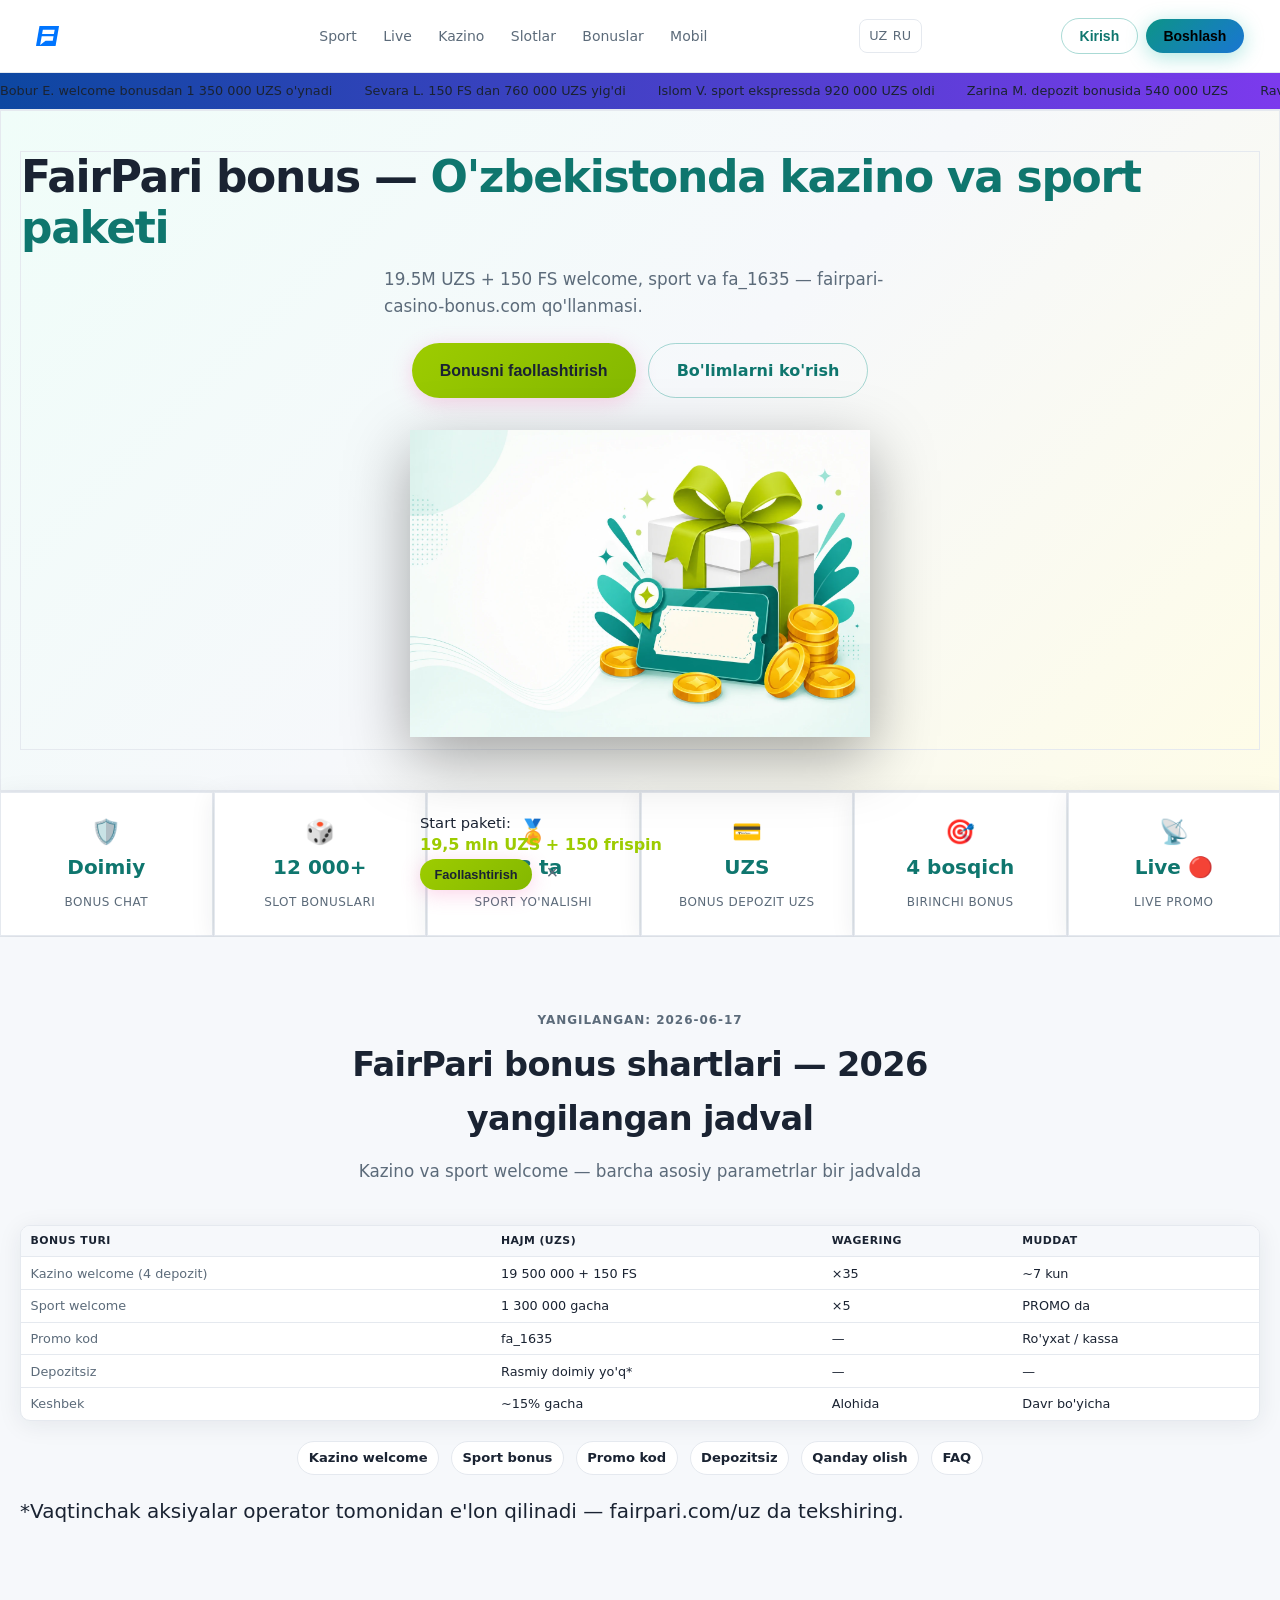
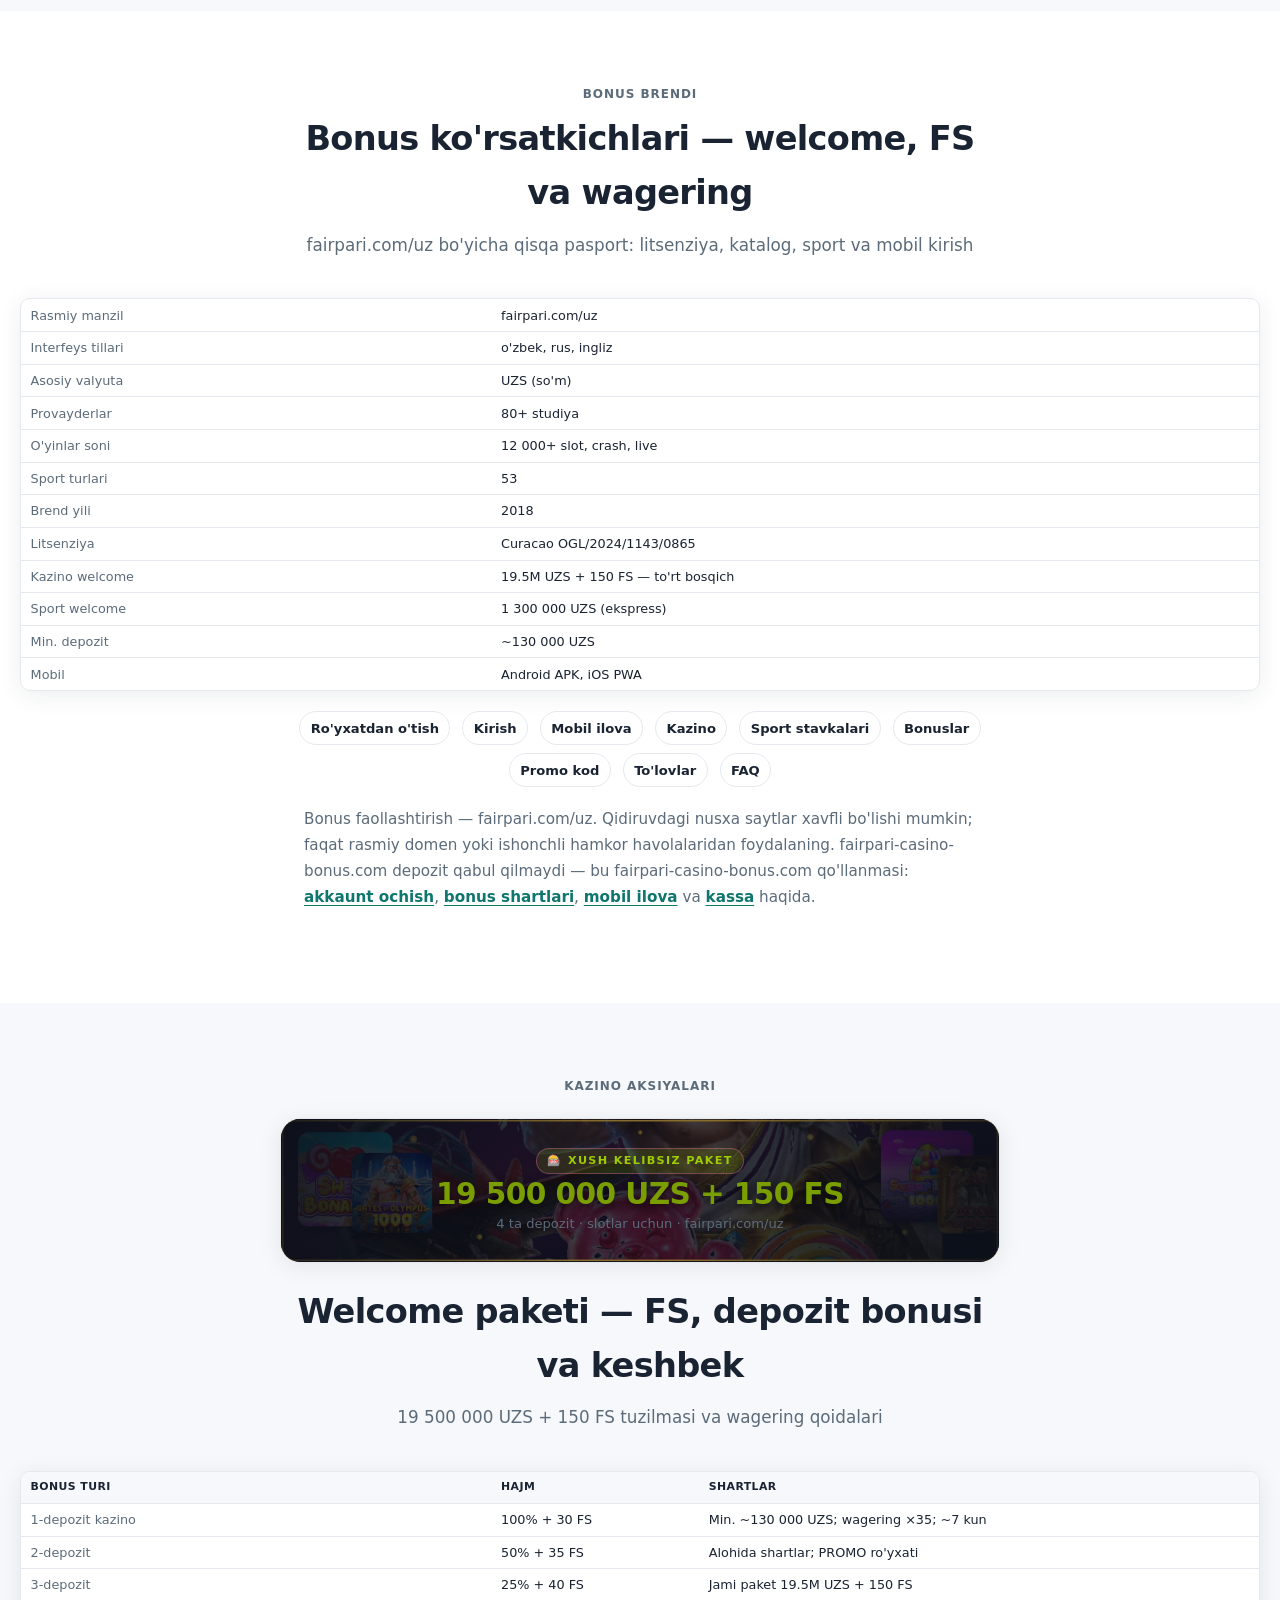
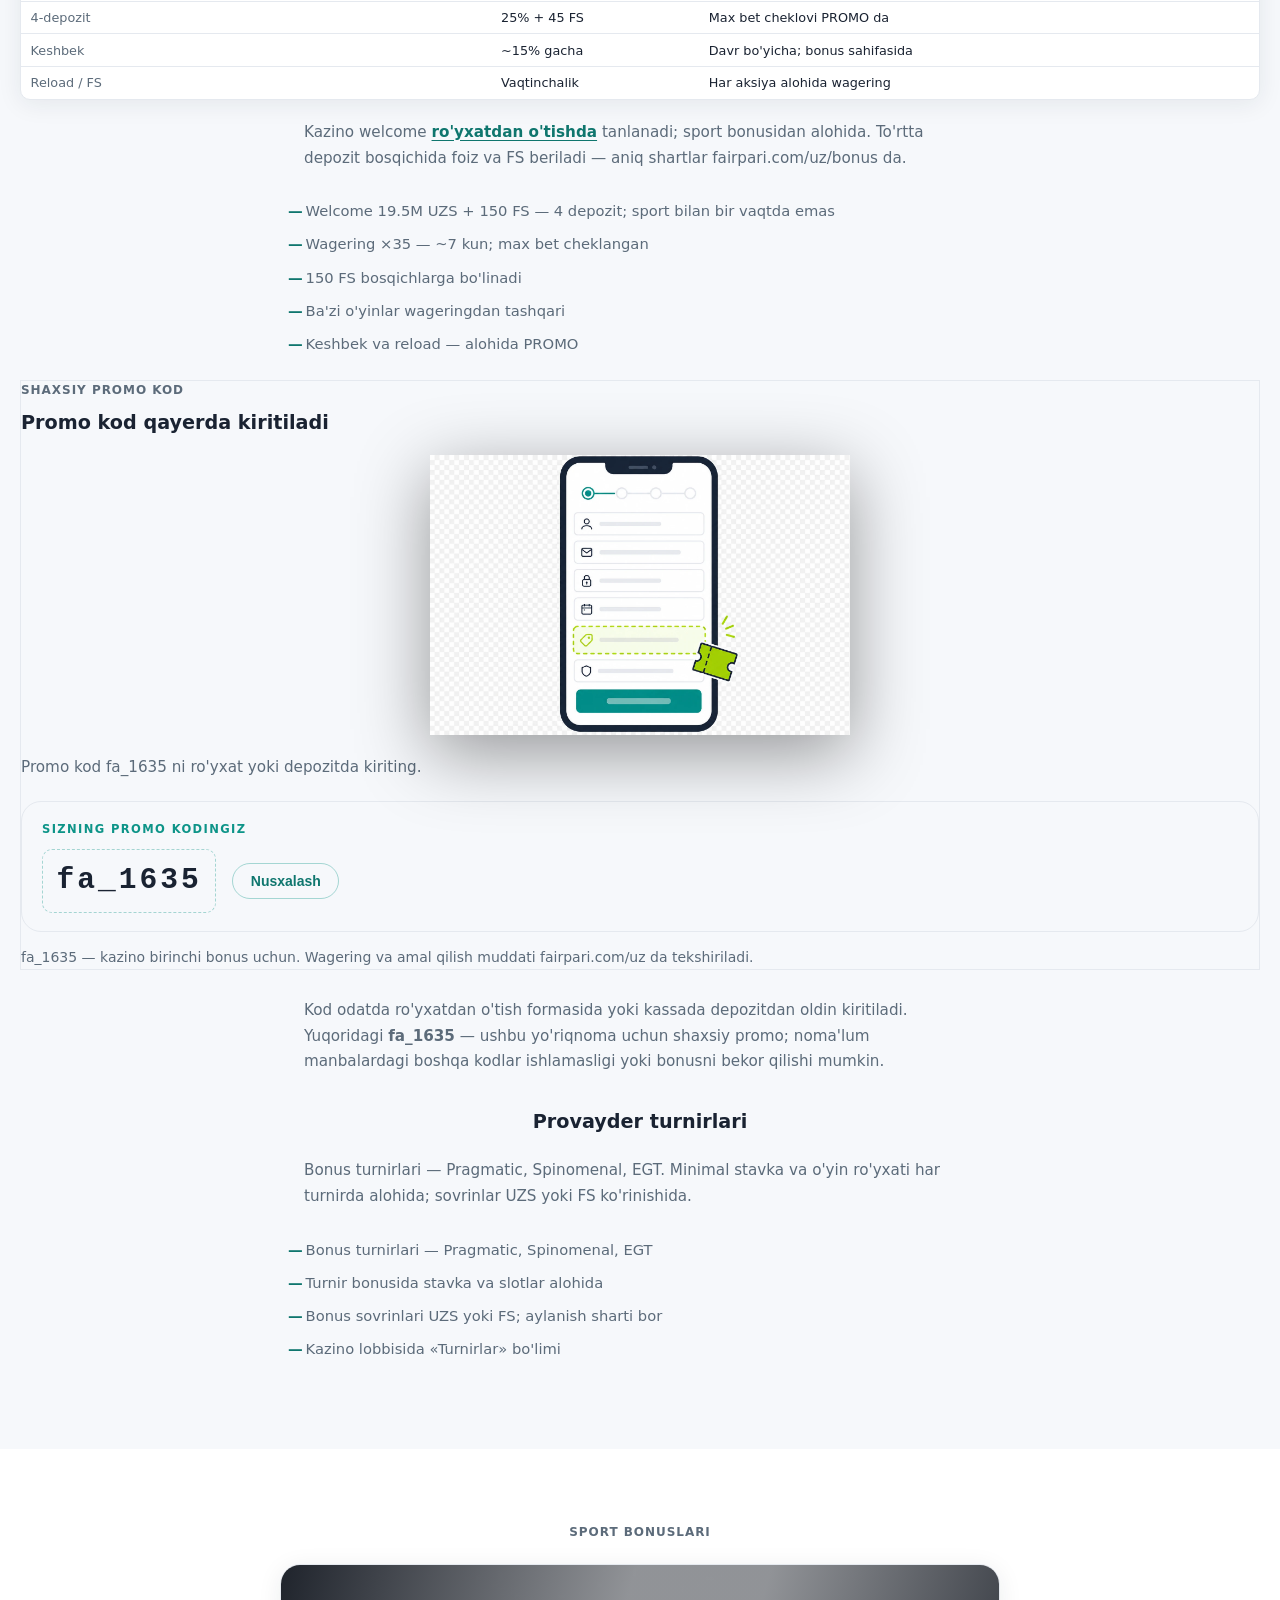
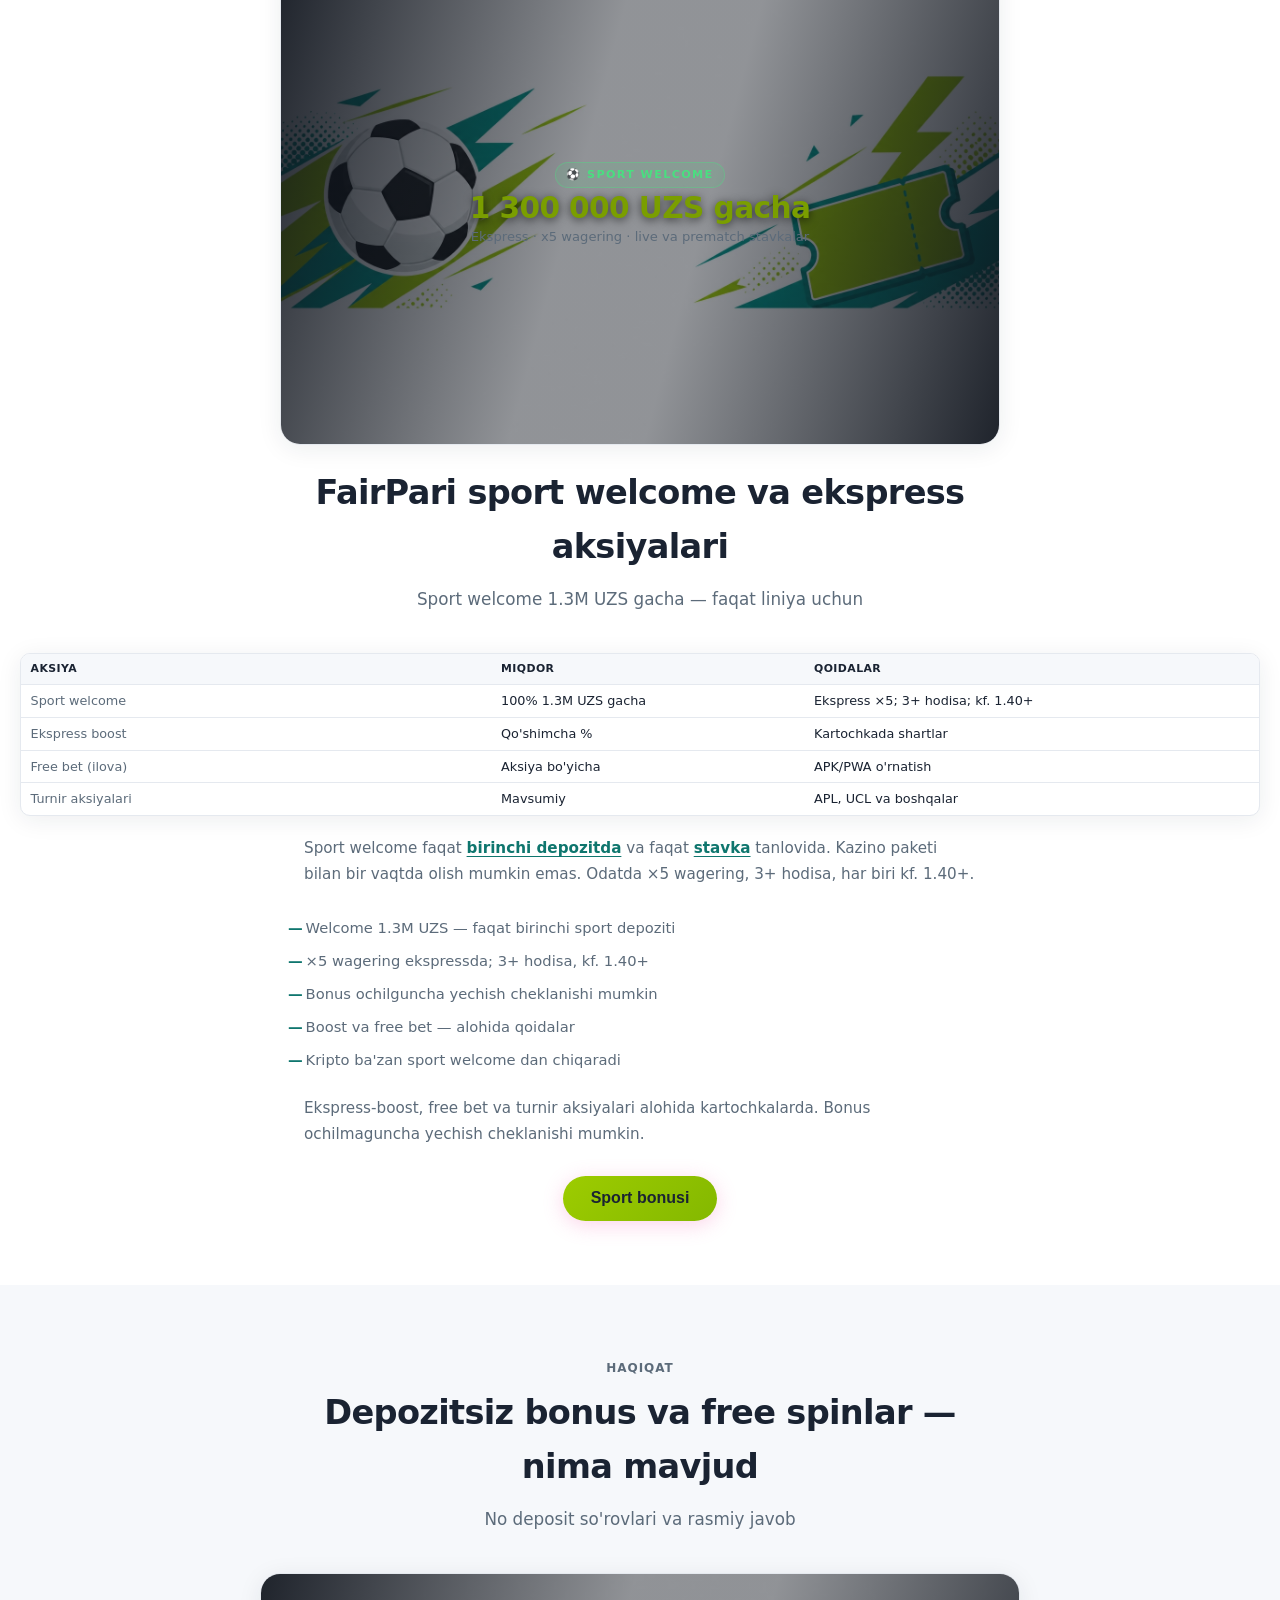
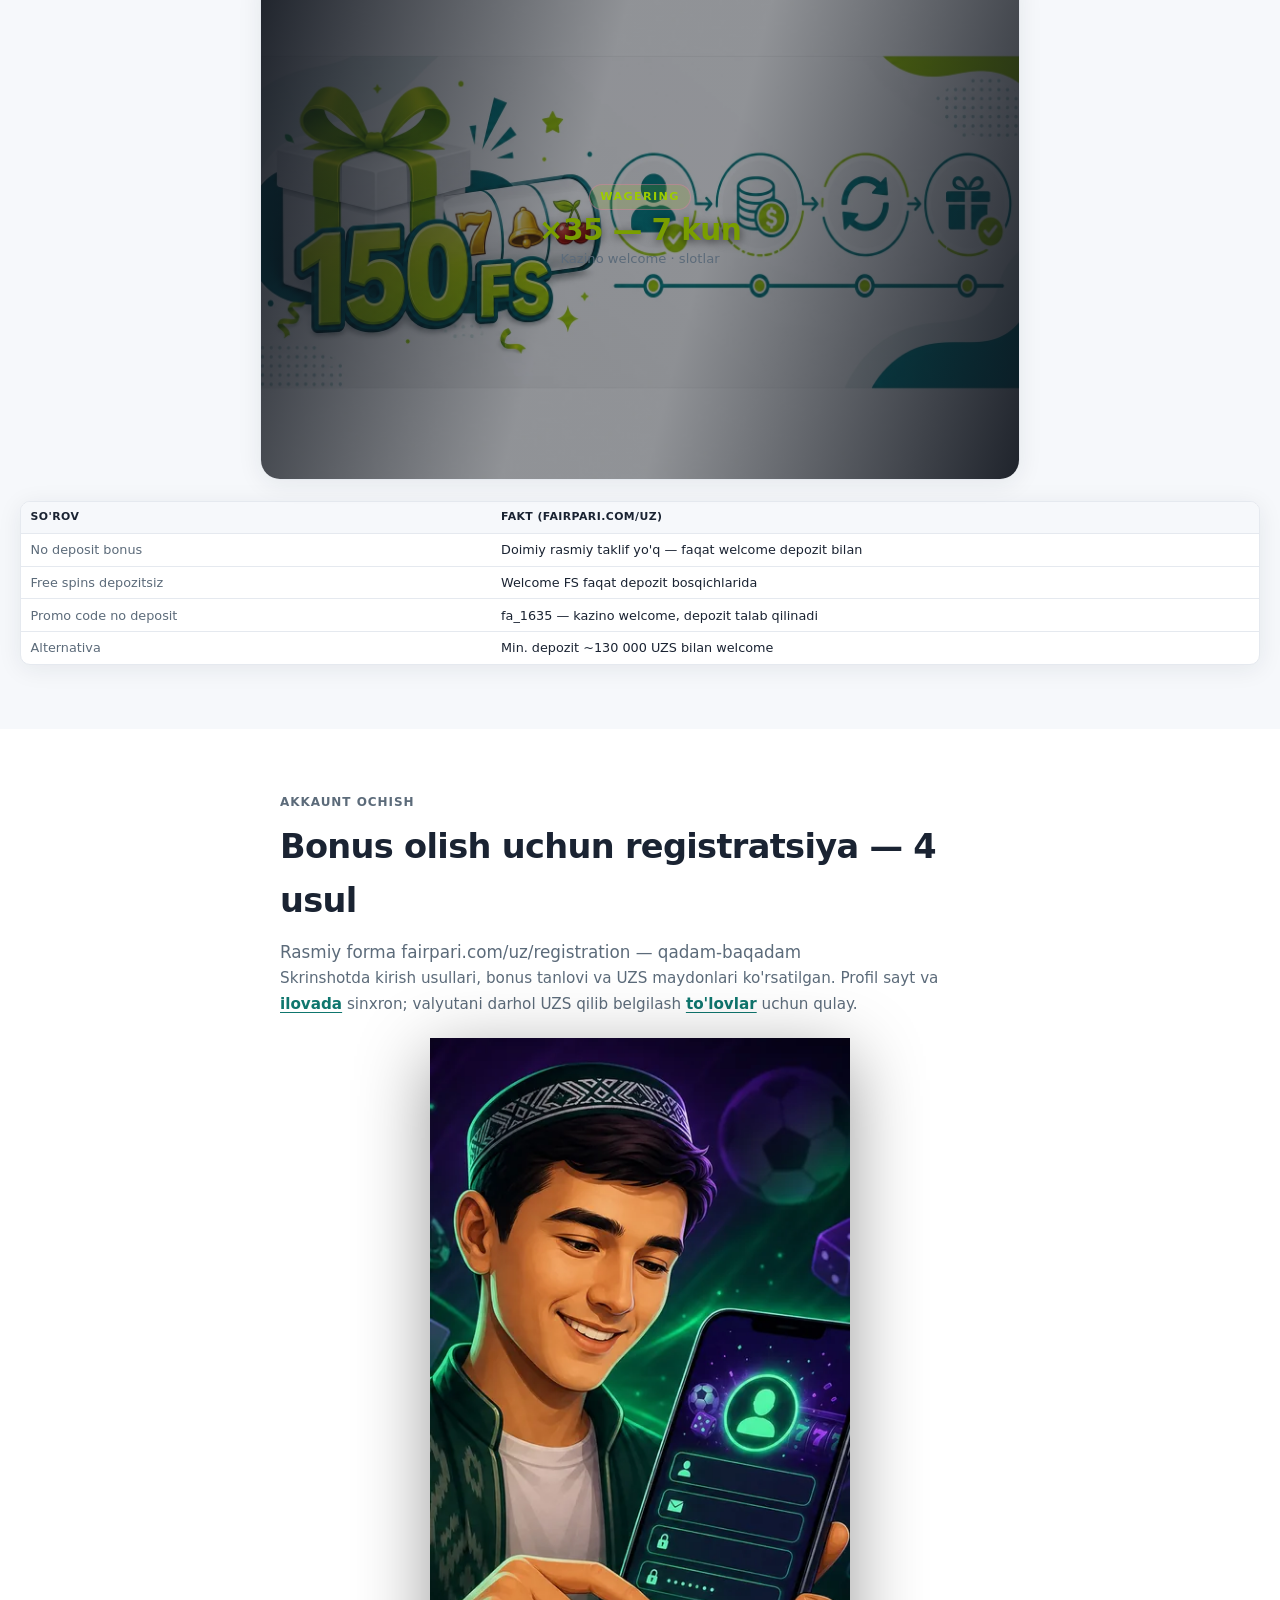
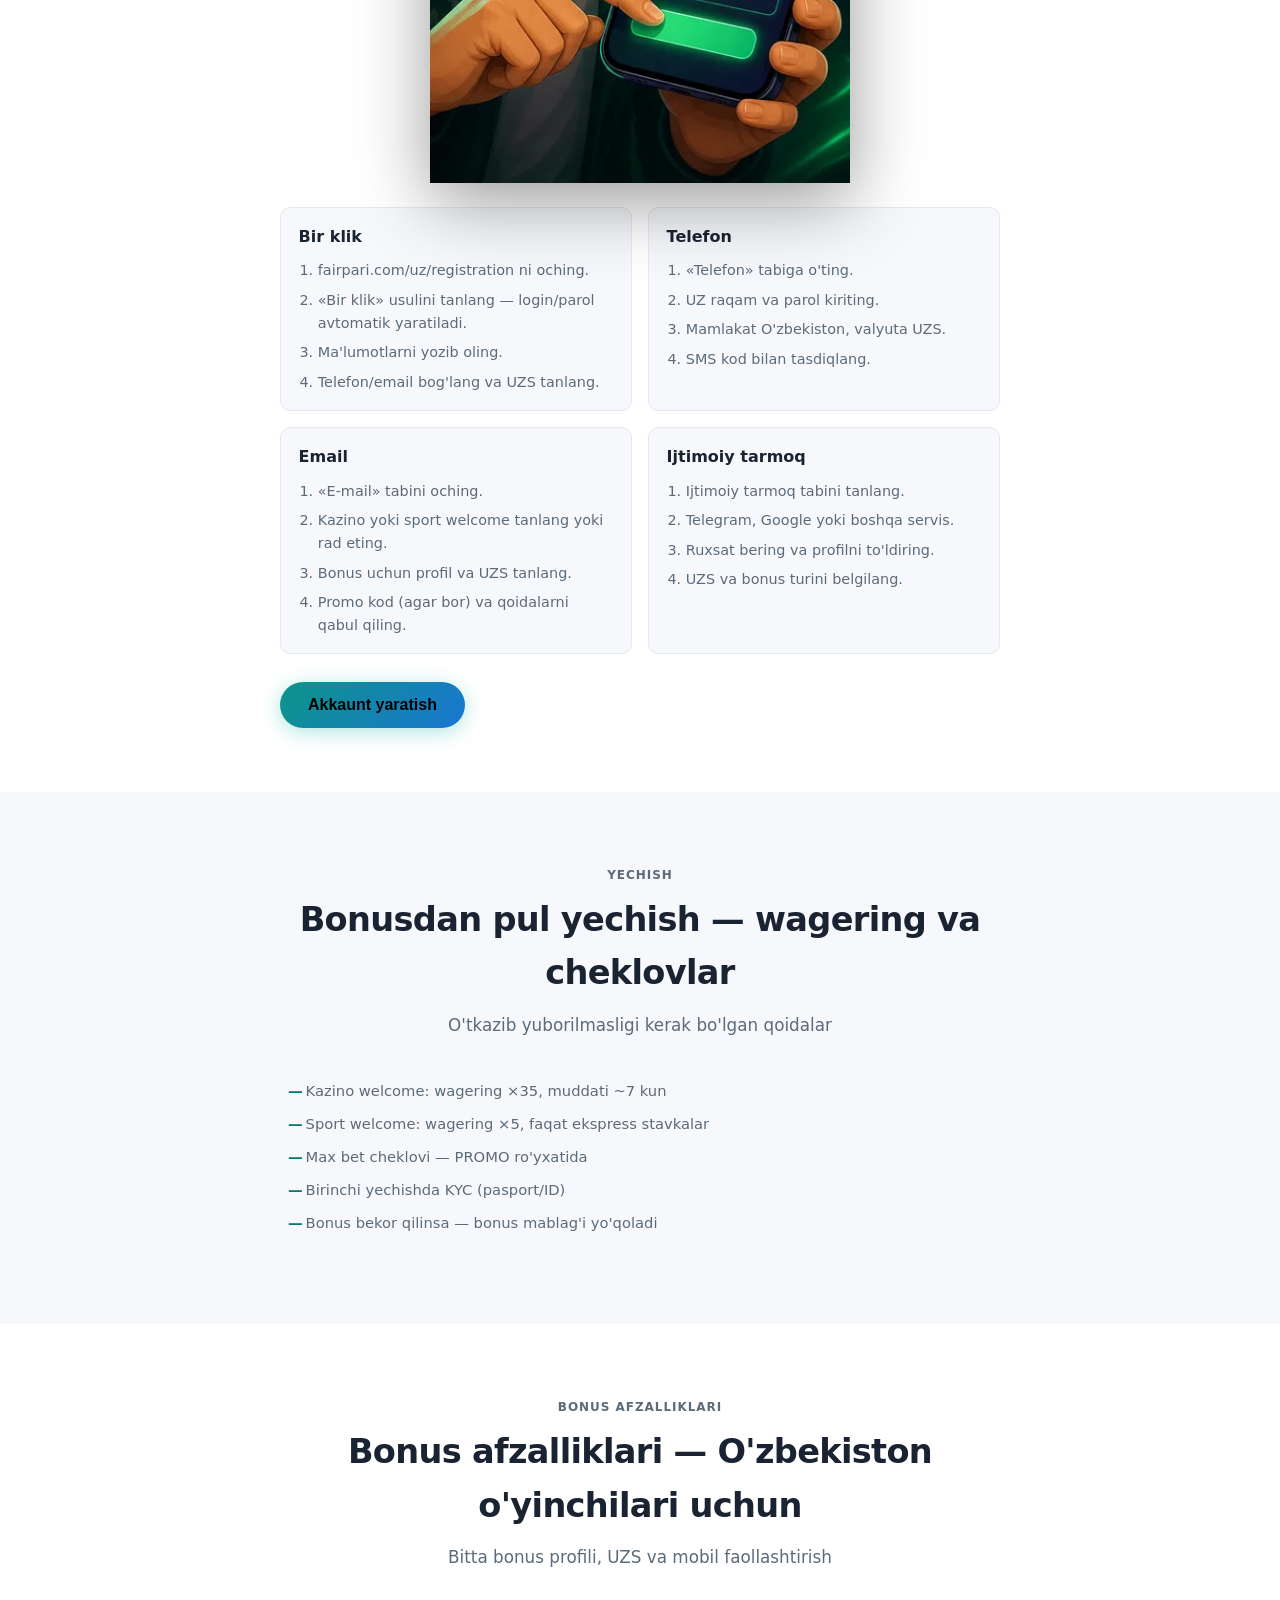
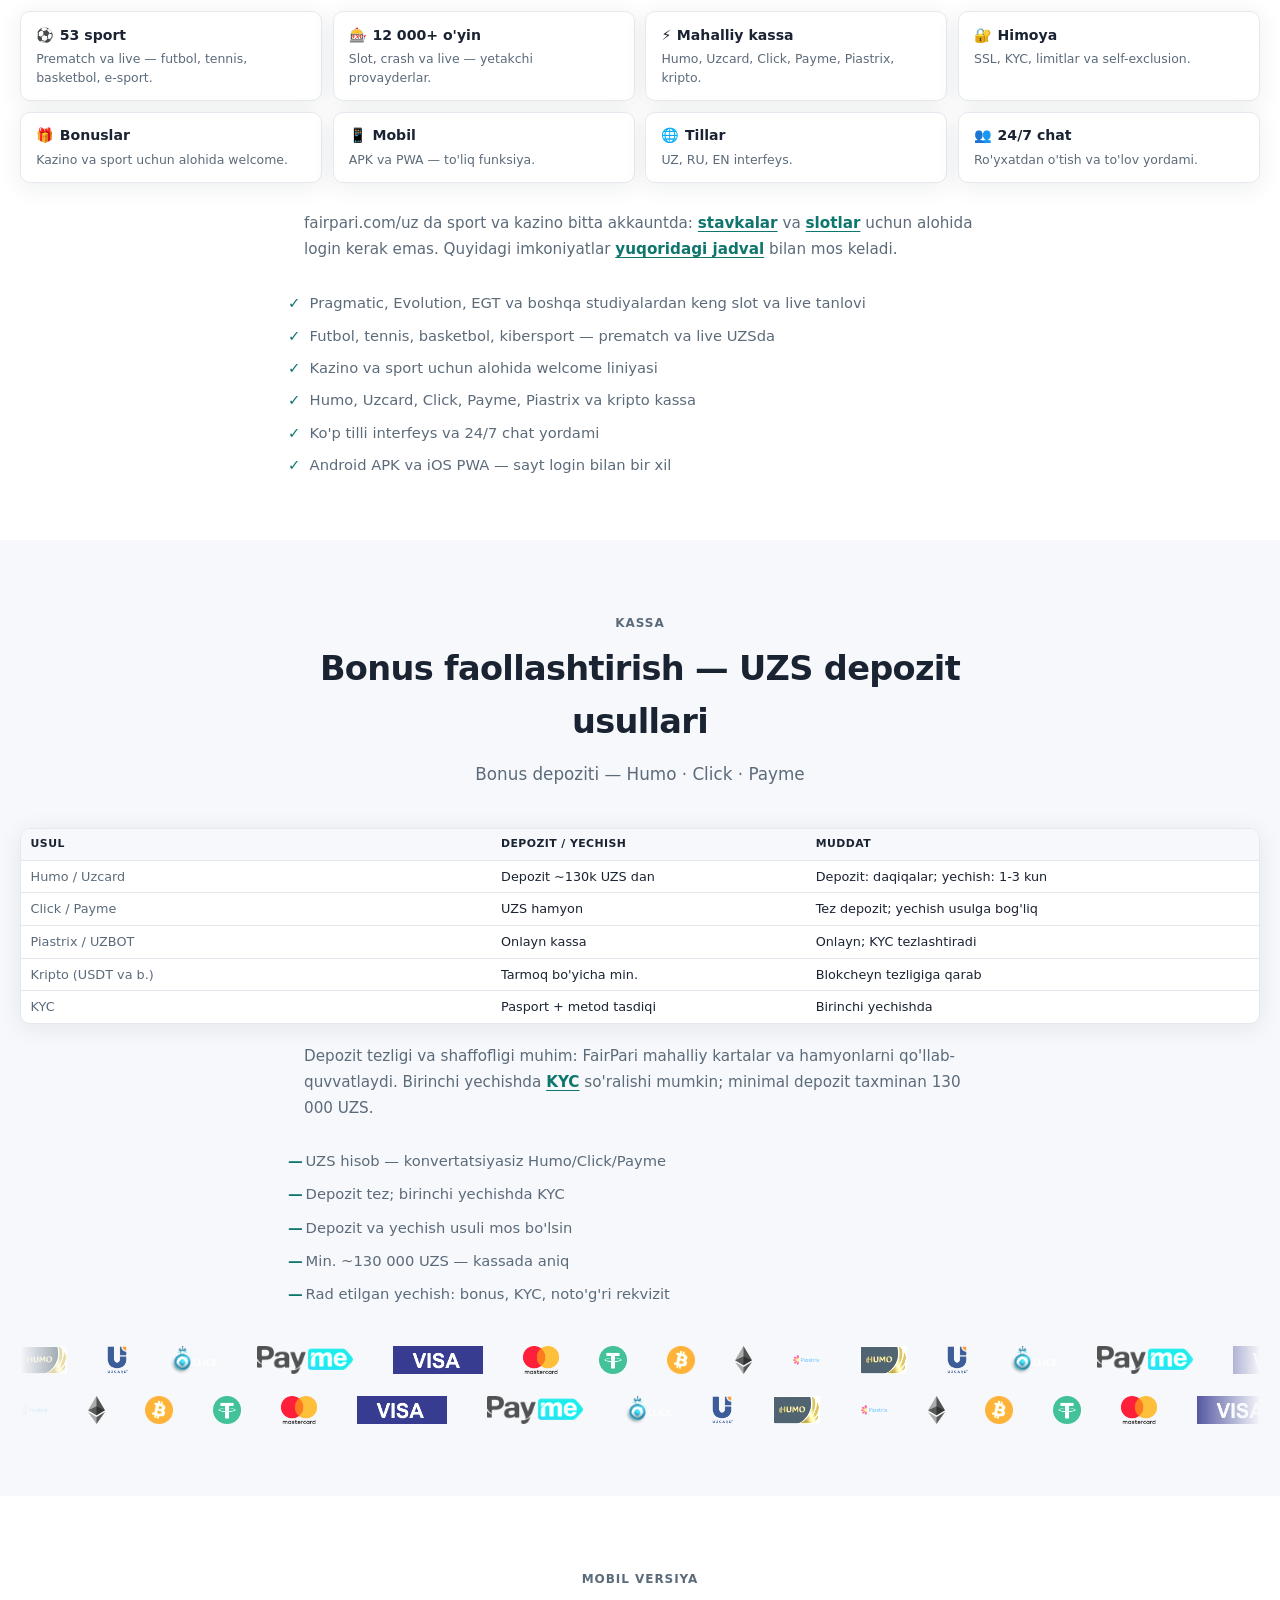
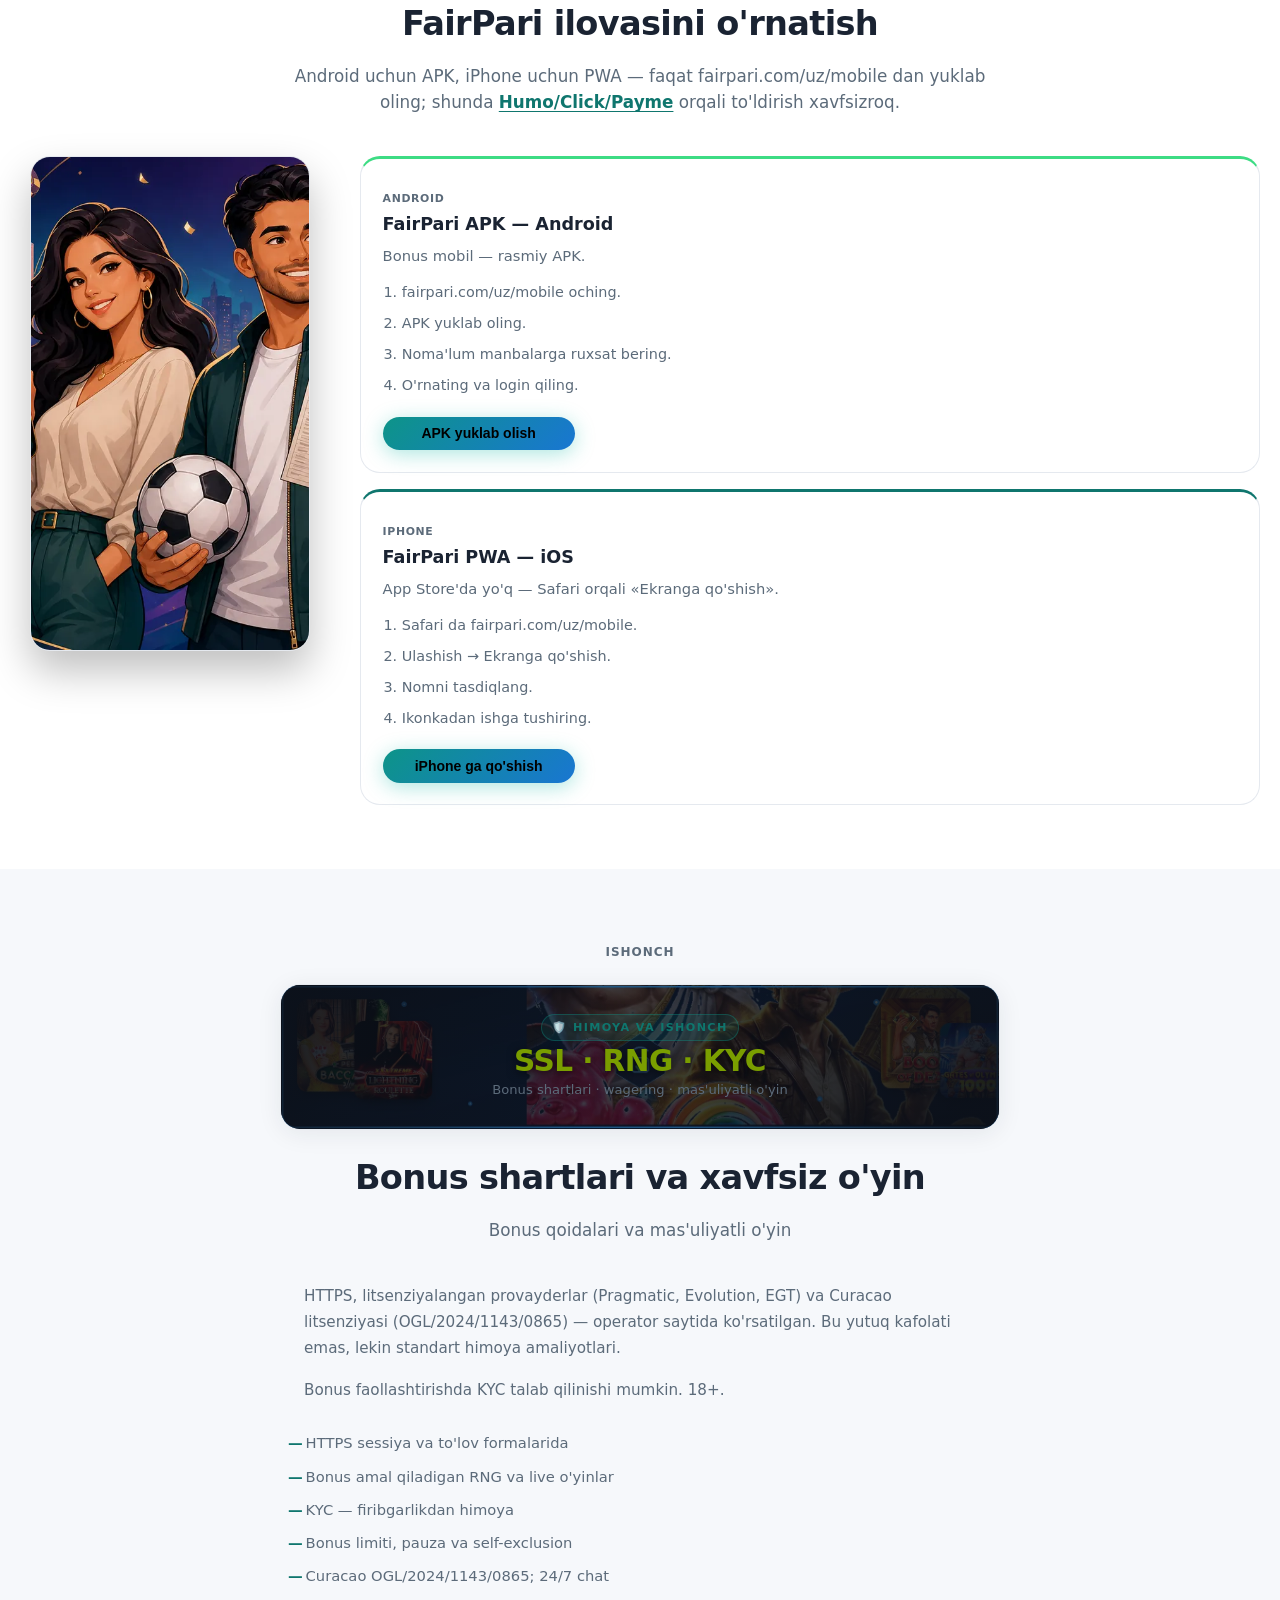
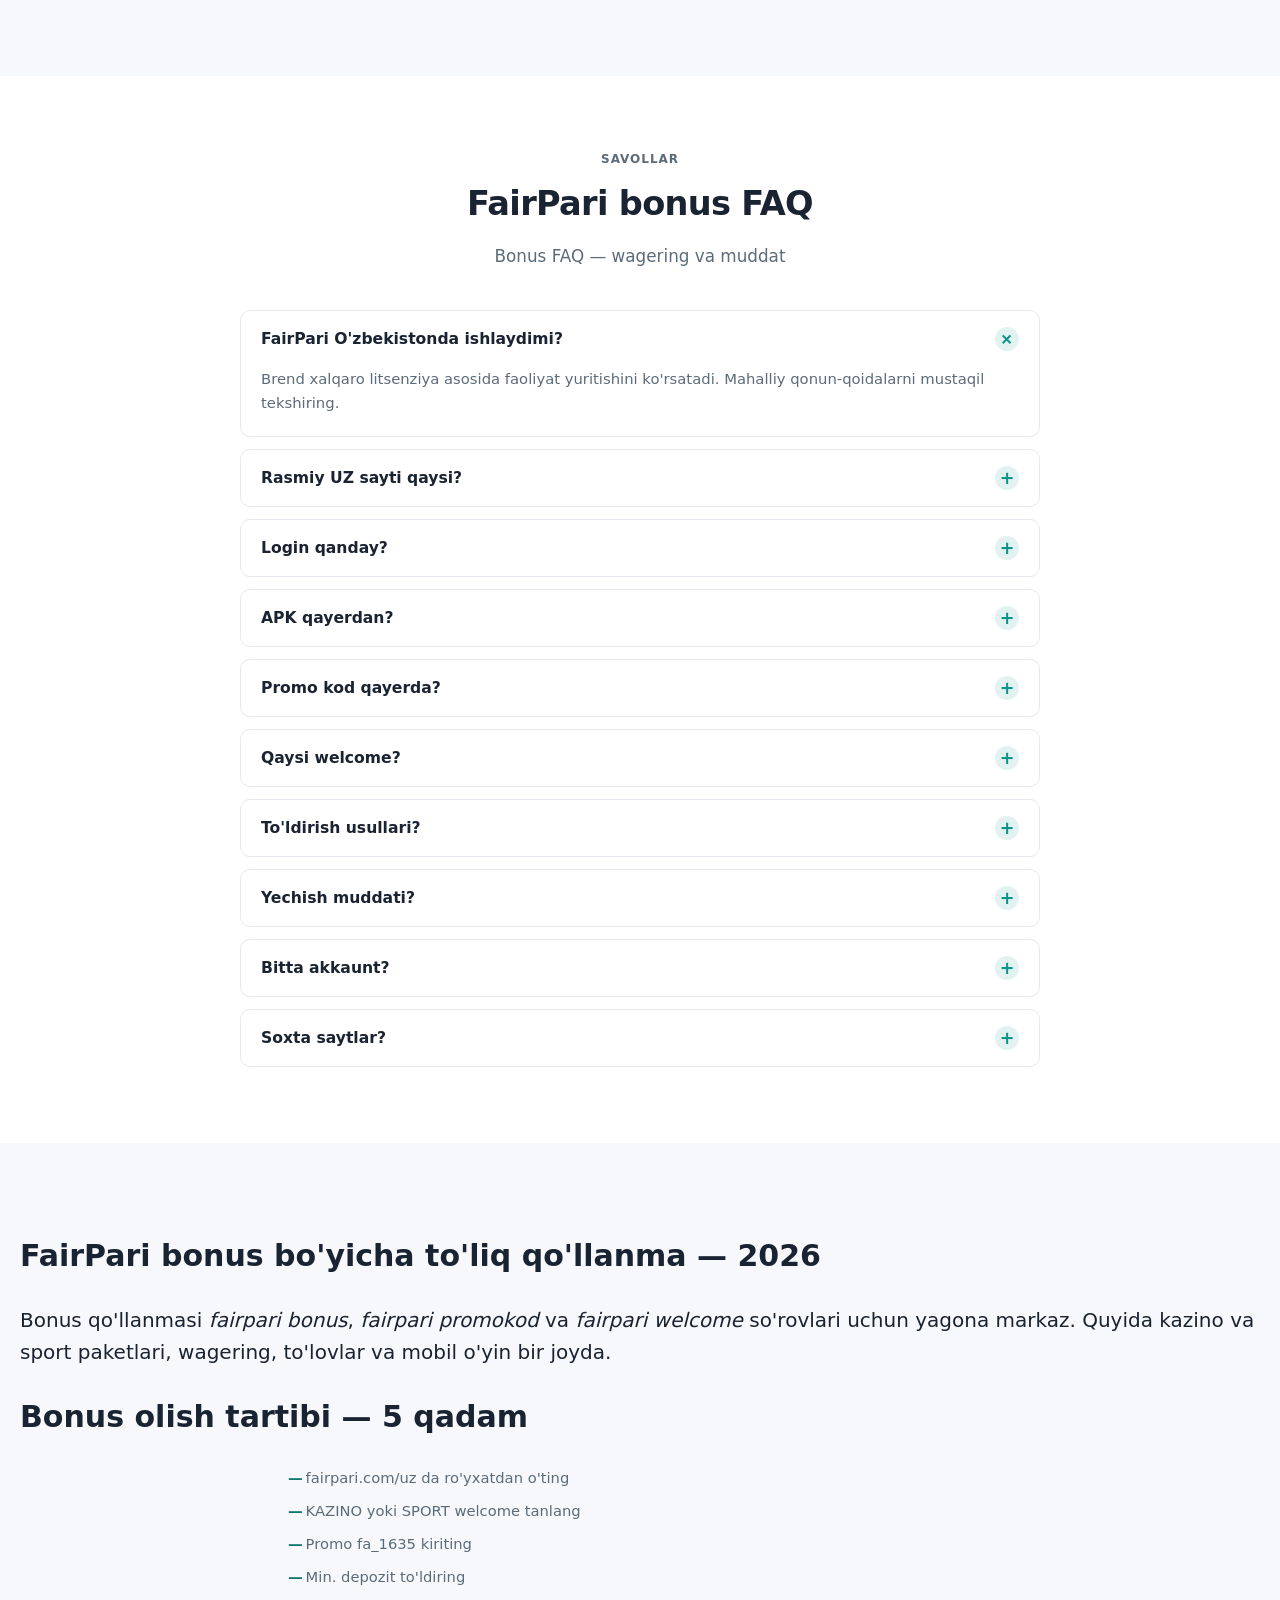
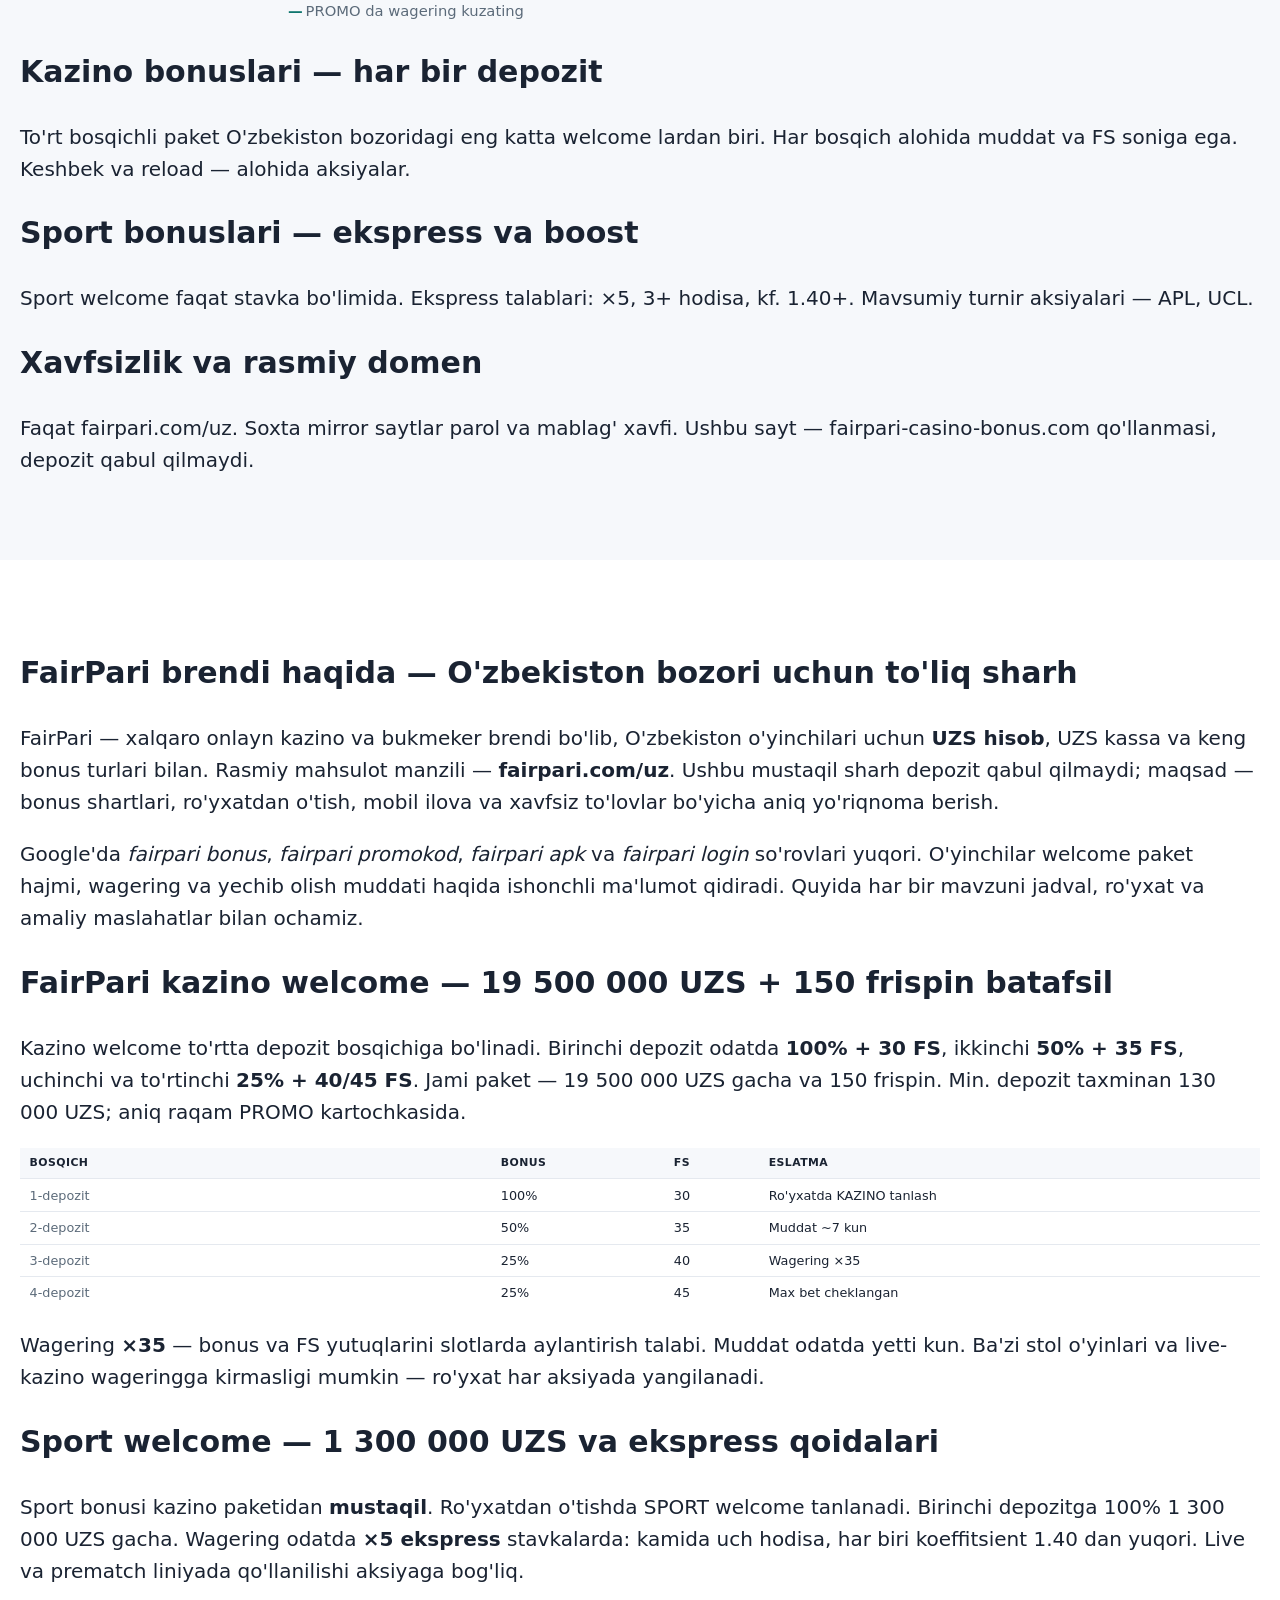
==== index.html @ a5dc7300 "Uniquify cluster content: distinct copy per domain. Replace shared boilerplate (live-wins ticker, se" ====
<!DOCTYPE html>
<html lang="uz-UZ" data-site="bonus-light" data-build="v2">
  <head>
    <meta charset="utf-8" />
    <meta name="viewport" content="width=device-width, initial-scale=1" />
    <meta name="robots" content="index, follow, max-image-preview:large, max-snippet:-1, max-video-preview:-1" />
    <meta name="theme-color" content="#ffffff" />
    <title>FairPari welcome — kazino va sport fairpari-casino-bonus.com qo'llanmasi</title>
    <meta name="description" content="fairpari-casino-bonus.com da FairPari haqida batafsil yo&#x27;riqnoma: akkaunt ochish, 19 500 000 UZS + 150 FS paketi, promo kod, APK, Humo/Click/Payme. Mustaqil ma&#x27;lumot, 18+." data-slot="meta.description" />
    <link rel="icon" href="assets/favicon.svg" type="image/svg+xml" />
    <link rel="icon" href="assets/favicon.ico" sizes="any" />
    <link rel="icon" href="assets/favicon-32x32.png" type="image/png" sizes="32x32" />
    <link rel="icon" href="assets/favicon-16x16.png" type="image/png" sizes="16x16" />
    <link rel="apple-touch-icon" href="assets/apple-touch-icon.png" sizes="180x180" />
    <link rel="stylesheet" href="css/style.css?v=20260618" />
    <link rel="stylesheet" href="css/fairpari-light-theme.css?v=20260618" />
    <link rel="canonical" href="https://fairpari-casino-bonus.com/" data-slot="meta.canonical" />



    <link rel="alternate" hreflang="uz-UZ" href="https://fairpari-casino-bonus.com/" />
    <link rel="alternate" hreflang="ru-UZ" href="https://fairpari-casino-bonus.com/ru/" />
    <link rel="alternate" hreflang="x-default" href="https://fairpari-casino-bonus.com/" />
<meta name="keywords" content="fairpari, fair pari, fairpari uz, fairpari login, fairpari promo kod, fairpari apk, fairpari bonus 2026, bukmeker o&#x27;zbekiston, onlayn kazino uz, sport stavka, fairpari-casino-bonus.com, ro&#x27;yxatdan o&#x27;tish fairpari" />
    <meta property="og:type" content="website" />
    <meta property="og:site_name" content="FairPari" />
    <meta property="og:title" content="FairPari welcome — kazino va sport fairpari-casino-bonus.com qo'llanmasi" />
    <meta property="og:description" content="fairpari-casino-bonus.com da FairPari haqida batafsil yo&#x27;riqnoma: akkaunt ochish, 19 500 000 UZS + 150 FS paketi, promo kod, APK, Humo/Click/Payme. Mustaqil ma&#x27;lumot, 18+." />
    <meta property="og:url" content="https://fairpari-casino-bonus.com/" />
    <meta property="og:image" content="https://fairpari-casino-bonus.com/assets/hero-bonus-light.webp" />
    <meta property="og:locale" content="uz_UZ" />
    <meta name="twitter:card" content="summary_large_image" />
    <meta name="twitter:title" content="FairPari welcome — kazino va sport fairpari-casino-bonus.com qo'llanmasi" />
    <meta name="twitter:description" content="fairpari-casino-bonus.com da FairPari haqida batafsil yo&#x27;riqnoma: akkaunt ochish, 19 500 000 UZS + 150 FS paketi, promo kod, APK, Humo/Click/Payme. Mustaqil ma&#x27;lumot, 18+." />
    <meta name="twitter:image" content="https://fairpari-casino-bonus.com/assets/hero-bonus-light.webp" />


<script type="application/ld+json">
{
  "@context": "https://schema.org",
  "@graph": [
    {
      "@type": "WebSite",
      "@id": "https://fairpari-casino-bonus.com/#website",
      "url": "https://fairpari-casino-bonus.com/",
      "name": "FairPari",
      "alternateName": [
        "FairPari",
        "fairpari",
        "fair pari",
        "Fair Pari",
        "fairpari casino",
        "fairpari uz",
        "pari fair",
        "Fairpari"
      ],
      "inLanguage": "uz-UZ",
      "publisher": {
        "@id": "https://fairpari-casino-bonus.com/#organization"
      }
    },
    {
      "@type": "Organization",
      "@id": "https://fairpari-casino-bonus.com/#organization",
      "name": "FairPari",
      "alternateName": [
        "FairPari",
        "fairpari",
        "fair pari",
        "Fair Pari",
        "fairpari casino",
        "fairpari uz",
        "pari fair",
        "Fairpari"
      ],
      "url": "https://fairpari-casino-bonus.com/",
      "description": "O'zbekiston o'yinchilari uchun FairPari mustaqil ma'lumot sayti. Rasmiy operator sayti emas.",
      "areaServed": {
        "@type": "Country",
        "name": "Uzbekistan"
      },
      "knowsAbout": [
        "online casino",
        "sports betting",
        "fairpari login",
        "fairpari promo code 2026",
        "fairpari apk",
        "responsible gambling"
      ],
      "logo": {
        "@type": "ImageObject",
        "url": "https://fairpari-casino-bonus.com/assets/logo-fairpari.svg",
        "width": 741,
        "height": 110
      }
    },
    {
      "@type": "BreadcrumbList",
      "@id": "https://fairpari-casino-bonus.com/#breadcrumb",
      "itemListElement": [
        {
          "@type": "ListItem",
          "position": 1,
          "name": "Bosh sahifa",
          "item": "https://fairpari-casino-bonus.com/"
        }
      ]
    },
    {
      "@type": [
        "WebPage",
        "Article"
      ],
      "@id": "https://fairpari-casino-bonus.com/#webpage",
      "url": "https://fairpari-casino-bonus.com/",
      "name": "FairPari UZ qo'llanmasi — kazino, sport tikish va bonuslar 2026",
      "headline": "FairPari UZ qo'llanmasi — kazino, sport tikish va bonuslar 2026",
      "description": "fairpari-casino-bonus.com da FairPari haqida batafsil yo'riqnoma: akkaunt ochish, 19 500 000 UZS + 150 FS paketi, promo kod, APK, Humo/Click/Payme. Mustaqil ma'lumot, 18+.",
      "keywords": "fairpari, fair pari, fairpari uz, fairpari login, fairpari promo kod, fairpari apk, fairpari bonus 2026, bukmeker o'zbekiston, onlayn kazino uz, sport stavka, fairpari-casino-bonus.com, ro'yxatdan o'tish fairpari",
      "isPartOf": {
        "@id": "https://fairpari-casino-bonus.com/#website"
      },
      "about": {
        "@id": "https://fairpari-casino-bonus.com/#organization"
      },
      "inLanguage": "uz-UZ",
      "dateModified": "2026-06-10",
      "datePublished": "2026-02-15",
      "breadcrumb": {
        "@id": "https://fairpari-casino-bonus.com/#breadcrumb"
      },
      "author": {
        "@id": "https://fairpari-casino-bonus.com/#organization"
      },
      "publisher": {
        "@id": "https://fairpari-casino-bonus.com/#organization"
      },
      "speakable": {
        "@type": "SpeakableSpecification",
        "cssSelector": [
          ".hero__title",
          ".section__title",
          "#faq"
        ]
      },
      "primaryImageOfPage": {
        "@type": "ImageObject",
        "url": "https://fairpari-casino-bonus.com/assets/hero-bonus-light.webp"
      },
      "image": "https://fairpari-casino-bonus.com/assets/hero-bonus-light.webp"
    },
    {
      "@type": "ItemList",
      "@id": "https://fairpari-casino-bonus.com/#sections",
      "name": "FairPari review sections",
      "itemListElement": [
        {
          "@type": "ListItem",
          "position": 1,
          "name": "Kazino",
          "url": "https://fairpari-casino-bonus.com/#casino"
        },
        {
          "@type": "ListItem",
          "position": 2,
          "name": "Bonuslar",
          "url": "https://fairpari-casino-bonus.com/#bonuses"
        },
        {
          "@type": "ListItem",
          "position": 3,
          "name": "Sport",
          "url": "https://fairpari-casino-bonus.com/#sports"
        },
        {
          "@type": "ListItem",
          "position": 4,
          "name": "Mobil ilova",
          "url": "https://fairpari-casino-bonus.com/#app"
        },
        {
          "@type": "ListItem",
          "position": 5,
          "name": "FAQ",
          "url": "https://fairpari-casino-bonus.com/#faq"
        }
      ]
    },
    {
      "@type": "SoftwareApplication",
      "@id": "https://fairpari-casino-bonus.com/#android-apk",
      "name": "FairPari Android APK",
      "operatingSystem": "Android",
      "applicationCategory": "GameApplication",
      "downloadUrl": "https://fairpari.com/uz/mobile",
      "offers": {
        "@type": "Offer",
        "price": "0",
        "priceCurrency": "UZS"
      }
    },
    {
      "@type": "FAQPage",
      "@id": "https://fairpari-casino-bonus.com/#faq",
      "mainEntity": [
        {
          "@type": "Question",
          "name": "FairPari O'zbekistonda ishlaydimi?",
          "acceptedAnswer": {
            "@type": "Answer",
            "text": "Brend xalqaro litsenziya asosida faoliyat yuritishini ko'rsatadi. Mahalliy qonun-qoidalarni mustaqil tekshiring."
          }
        },
        {
          "@type": "Question",
          "name": "Rasmiy UZ sayti qaysi?",
          "acceptedAnswer": {
            "@type": "Answer",
            "text": "Odatda fairpari.com/uz. Mirror havolalardan ehtiyot bo'ling."
          }
        },
        {
          "@type": "Question",
          "name": "Login qanday?",
          "acceptedAnswer": {
            "@type": "Answer",
            "text": "fairpari.com/uz da Kirish — email/telefon yoki ijtimoiy tarmoq. APK/PWA da bir xil."
          }
        },
        {
          "@type": "Question",
          "name": "APK qayerdan?",
          "acceptedAnswer": {
            "@type": "Answer",
            "text": "fairpari.com/uz/mobile — boshqa manbalardan yuklamang."
          }
        },
        {
          "@type": "Question",
          "name": "Promo kod qayerda?",
          "acceptedAnswer": {
            "@type": "Answer",
            "text": "Ro'yxatdan o'tishda yoki kassada. Shaxsiy promo kod: fa_1635."
          }
        },
        {
          "@type": "Question",
          "name": "Qaysi welcome?",
          "acceptedAnswer": {
            "@type": "Answer",
            "text": "Kazino 19.5M+150 FS yoki sport 1.3M — bir vaqtda bittasi."
          }
        },
        {
          "@type": "Question",
          "name": "To'ldirish usullari?",
          "acceptedAnswer": {
            "@type": "Answer",
            "text": "Humo, Uzcard, Click, Payme, Piastrix, kripto."
          }
        },
        {
          "@type": "Question",
          "name": "Yechish muddati?",
          "acceptedAnswer": {
            "@type": "Answer",
            "text": "Birinchi marta KYC; keyin 1-3 ish kuni odatiy."
          }
        },
        {
          "@type": "Question",
          "name": "Bitta akkaunt?",
          "acceptedAnswer": {
            "@type": "Answer",
            "text": "Ha — sayt va mobil bir balans."
          }
        },
        {
          "@type": "Question",
          "name": "Soxta saytlar?",
          "acceptedAnswer": {
            "@type": "Answer",
            "text": "Faqat fairpari.com/uz; parolsiz kirish va g'alati kassa — signal."
          }
        }
      ]
    }
  ]
}
</script>
  </head>
  <body class="site-fairpari-light">
    <a class="skip-link" href="#main">Asosiy kontentga o'tish</a>

    <!-- 1. HEADER — Six6s -->
    <header class="site-header">
      <div class="site-header__inner">
        <a class="brand" href="#main" data-slot="header.brand_url">
          <img class="brand__logo-img" src="assets/logo-fairpari.svg" alt="FairPari brendi — O&#x27;zbekiston uchun kazino va bukmeker logotipi" data-slot="header.logo_alt" width="132" height="20" loading="eager" />
          <span class="brand__name visually-hidden" data-slot="header.brand_name">FairPari UZ</span>
        </a>

        <nav class="nav-desktop" aria-label="Asosiy menyu">
          <a href="#sports" data-slot="nav.1">Sport</a>
          <a href="#exchange" data-slot="nav.2">Live</a>
          <a href="#casino" data-slot="nav.3">Kazino</a>
          <a href="#slots" data-slot="nav.4">Slotlar</a>
          <a href="#bonuses" data-slot="nav.5">Bonuslar</a>
          <a href="#app" data-slot="nav.6">Mobil</a>
        </nav>

        <div class="lang-switch" aria-label="Til"><a class="lang-switch__link" href="./" hreflang="uz-UZ">UZ</a> <a class="lang-switch__link" href="ru/" hreflang="ru-UZ">RU</a></div>
        <div class="header-actions">
          <button type="button" class="btn btn--ghost js-go-partner" data-slot="cta.login">Kirish</button>
          <button type="button" class="btn btn--primary js-go-partner" data-slot="cta.register_header">Boshlash</button>
          <button type="button" class="nav-toggle" aria-expanded="false" aria-controls="nav-mobile" aria-label="Menyu">
            <span></span><span></span><span></span>
          </button>
        </div>
      </div>

      <nav id="nav-mobile" class="nav-mobile" aria-label="Mobil menyu">
        <a href="#sports" data-slot="nav.1">Sport</a>
        <a href="#exchange" data-slot="nav.2">Live</a>
        <a href="#casino" data-slot="nav.3">Kazino</a>
        <a href="#slots" data-slot="nav.4">Slotlar</a>
        <a href="#bonuses" data-slot="nav.5">Bonuslar</a>
        <a href="#app" data-slot="nav.6">Mobil</a>
        <button type="button" class="btn btn--ghost js-go-partner" data-slot="cta.login">Kirish</button>
        <button type="button" class="btn btn--primary js-go-partner" data-slot="cta.register_header">Boshlash</button>
      </nav>
    </header>

    <!-- Live wins ticker — R777 -->
    <div class="live-wins" aria-hidden="true"><div class="live-wins__track"><span class="live-wins__item">Bobur E. welcome bonusdan 1 350 000 UZS o'ynadi</span><span class="live-wins__item">Sevara L. 150 FS dan 760 000 UZS yig'di</span><span class="live-wins__item">Islom V. sport ekspressda 920 000 UZS oldi</span><span class="live-wins__item">Zarina M. depozit bonusida 540 000 UZS</span><span class="live-wins__item">Ravshan G. promo kod bilan 1 880 000 UZS</span><span class="live-wins__item">Bobur E. welcome bonusdan 1 350 000 UZS o'ynadi</span><span class="live-wins__item">Sevara L. 150 FS dan 760 000 UZS yig'di</span><span class="live-wins__item">Islom V. sport ekspressda 920 000 UZS oldi</span><span class="live-wins__item">Zarina M. depozit bonusida 540 000 UZS</span><span class="live-wins__item">Ravshan G. promo kod bilan 1 880 000 UZS</span></div></div>

    <main id="main"><section class="hero" aria-label="Bosh sahifa">
        <article class="hero__banner" data-slot="hero.banner">
          <div class="container hero__slide-inner hero__slide-inner--split">
            <div class="hero__copy">
              <h1 class="hero__title">FairPari bonus — <em>O'zbekistonda kazino va sport paketi</em></h1>
              <p class="hero__subtitle">19.5M UZS + 150 FS welcome, sport va fa_1635 — fairpari-casino-bonus.com qo'llanmasi.</p>
              <div class="hero__actions">
                <button type="button" class="btn btn--gold btn--lg js-go-partner" data-slot="hero.cta_primary">Bonusni faollashtirish</button>
                <a class="btn btn--ghost btn--lg" href="#about" data-slot="hero.cta_secondary">Bo'limlarni ko'rish</a>
              </div>
            </div>
            <figure class="hero__art" data-slot="hero.image"><img src="assets/hero-bonus-light.webp" alt="FairPari UZ sharhi — sport liniyasi, kazino lobbisi va UZS bonuslari" loading="eager" fetchpriority="high" /></figure>
          </div>
        </article>

        <div class="stats-bar stats-bar--cards">
          <div class="stat-item">
            <span class="stat-item__icon" data-slot="stats.1.icon">🛡️</span>
            <span class="stat-item__value" data-slot="stats.1.value">Doimiy</span>
            <span class="stat-item__label" data-slot="stats.1.label">bonus chat</span>
          </div>
          <div class="stat-item">
            <span class="stat-item__icon" data-slot="stats.2.icon">🎲</span>
            <span class="stat-item__value" data-slot="stats.2.value">12 000+</span>
            <span class="stat-item__label" data-slot="stats.2.label">slot bonuslari</span>
          </div>
          <div class="stat-item">
            <span class="stat-item__icon" data-slot="stats.3.icon">🏅</span>
            <span class="stat-item__value" data-slot="stats.3.value">53 ta</span>
            <span class="stat-item__label" data-slot="stats.3.label">sport yo'nalishi</span>
          </div>
          <div class="stat-item">
            <span class="stat-item__icon" data-slot="stats.4.icon">💳</span>
            <span class="stat-item__value" data-slot="stats.4.value">UZS</span>
            <span class="stat-item__label" data-slot="stats.4.label">bonus depozit UZS</span>
          </div>
          <div class="stat-item">
            <span class="stat-item__icon" data-slot="stats.5.icon">🎯</span>
            <span class="stat-item__value" data-slot="stats.5.value">4 bosqich</span>
            <span class="stat-item__label" data-slot="stats.5.label">birinchi bonus</span>
          </div>
          <div class="stat-item">
            <span class="stat-item__icon" data-slot="stats.6.icon">📡</span>
            <span class="stat-item__value" data-slot="stats.6.value">Live 🔴</span>
            <span class="stat-item__label" data-slot="stats.6.label">live promo</span>
          </div>
        </div>
      </section>
<section class="section" id="bonus-summary">
  <div class="container">
    <header class="section__header">
      <span class="section__eyebrow">Yangilangan: 2026-06-17</span>
      <h2 class="section__title">FairPari bonus shartlari — 2026 yangilangan jadval</h2>
      <p class="section__subtitle">Kazino va sport welcome — barcha asosiy parametrlar bir jadvalda</p>
    </header>
    <div class="data-table-wrap">
      <table class="data-table data-table--compact">
        <thead><tr><th>Bonus turi</th><th>Hajm (UZS)</th><th>Wagering</th><th>Muddat</th></tr></thead>
        <tbody>
          <tr><td>Kazino welcome (4 depozit)</td><td>19 500 000 + 150 FS</td><td>×35</td><td>~7 kun</td></tr>
          <tr><td>Sport welcome</td><td>1 300 000 gacha</td><td>×5</td><td>PROMO da</td></tr>
          <tr><td>Promo kod</td><td>fa_1635</td><td>—</td><td>Ro'yxat / kassa</td></tr>
          <tr><td>Depozitsiz</td><td>Rasmiy doimiy yo'q*</td><td>—</td><td>—</td></tr>
          <tr><td>Keshbek</td><td>~15% gacha</td><td>Alohida</td><td>Davr bo'yicha</td></tr>
        </tbody>
      </table>
    </div>
    <nav class="on-page-nav" aria-label="Sahifa bo'limlari">
      <a href="#bonuses">Kazino welcome</a>
      <a href="#betting-bonuses">Sport bonus</a>
      <a href="#promo-code">Promo kod</a>
      <a href="#no-deposit">Depozitsiz</a>
      <a href="#registration">Qanday olish</a>
      <a href="#faq">FAQ</a>
    </nav>
    <p class="table-note">*Vaqtinchak aksiyalar operator tomonidan e'lon qilinadi — fairpari.com/uz da tekshiring.</p>
  </div>
</section>
<section class="section" id="about">
        <div class="container">
          <header class="section__header">
            <span class="section__eyebrow" data-slot="block2.eyebrow">Bonus brendi</span>
            <h2 class="section__title" data-slot="block2.title">Bonus ko'rsatkichlari — welcome, FS va wagering</h2>
            <p class="section__subtitle" data-slot="block2.subtitle">fairpari.com/uz bo'yicha qisqa pasport: litsenziya, katalog, sport va mobil kirish</p>
          </header>
          <div class="data-table-wrap">
            <table class="data-table data-table--compact" data-slot="block2.table">
              <tbody data-build="block2">
<tr><td>Rasmiy manzil</td><td>fairpari.com/uz</td></tr>
<tr><td>Interfeys tillari</td><td>o'zbek, rus, ingliz</td></tr>
<tr><td>Asosiy valyuta</td><td>UZS (so'm)</td></tr>
<tr><td>Provayderlar</td><td>80+ studiya</td></tr>
<tr><td>O'yinlar soni</td><td>12 000+ slot, crash, live</td></tr>
<tr><td>Sport turlari</td><td>53</td></tr>
<tr><td>Brend yili</td><td>2018</td></tr>
<tr><td>Litsenziya</td><td>Curacao OGL/2024/1143/0865</td></tr>
<tr><td>Kazino welcome</td><td>19.5M UZS + 150 FS — to'rt bosqich</td></tr>
<tr><td>Sport welcome</td><td>1 300 000 UZS (ekspress)</td></tr>
<tr><td>Min. depozit</td><td>~130 000 UZS</td></tr>
<tr><td>Mobil</td><td>Android APK, iOS PWA</td></tr>
</tbody>
            </table>
          </div>
          <nav class="on-page-nav" aria-label="Sahifa bo'limlari">
            <a href="#registration">Ro'yxatdan o'tish</a>
            <a href="#login">Kirish</a>
            <a href="#app">Mobil ilova</a>
            <a href="#casino">Kazino</a>
            <a href="#sports">Sport stavkalari</a>
            <a href="#bonuses">Bonuslar</a>
            <a href="#promo-code">Promo kod</a>
            <a href="#payments">To'lovlar</a>
            <a href="#faq">FAQ</a>
          </nav>
          <div class="section__intro">
            <p data-slot="block2.mirror_text">Bonus faollashtirish — fairpari.com/uz. Qidiruvdagi nusxa saytlar xavfli bo'lishi mumkin; faqat rasmiy domen yoki ishonchli hamkor havolalaridan foydalaning. fairpari-casino-bonus.com depozit qabul qilmaydi — bu fairpari-casino-bonus.com qo'llanmasi: <a class="text-link" href="#registration">akkaunt ochish</a>, <a class="text-link" href="#bonuses">bonus shartlari</a>, <a class="text-link" href="#app">mobil ilova</a> va <a class="text-link" href="#payments">kassa</a> haqida.</p>
          </div>
        </div>
      </section><section class="section section--alt" id="bonuses">
        <div class="container">
          <header class="section__header">
            <span class="section__eyebrow" data-slot="block9.eyebrow">Kazino aksiyalari</span>
            <figure class="section-banner section-banner--casino">
              <img class="section-banner__bg" src="assets/banners/casino-bonus.webp" alt="FairPari kazino bonuslari banneri: xush kelibsiz paket 19 500 000 UZS va 150 frispin" width="760" height="152" loading="lazy" decoding="async" />
              <figcaption class="section-banner__caption">
                <span class="section-banner__tag">🎰 Xush kelibsiz paket</span>
                <strong class="section-banner__title">19 500 000 UZS + 150 FS</strong>
                <span class="section-banner__sub">4 ta depozit · slotlar uchun · fairpari.com/uz</span>
              </figcaption>
            </figure>
            <h2 class="section__title" data-slot="block9.title">Welcome paketi — FS, depozit bonusi va keshbek</h2>
            <p class="section__subtitle" data-slot="block9.subtitle">19 500 000 UZS + 150 FS tuzilmasi va wagering qoidalari</p>
          </header>
          <div class="data-table-wrap">
            <table class="data-table data-table--compact" data-slot="block9.table">
              <thead>
                <tr>
                  <th data-slot="block9.th1">Bonus turi</th>
                  <th data-slot="block9.th2">Hajm</th>
                  <th data-slot="block9.th3">Shartlar</th>
                </tr>
              </thead>
              <tbody data-build="block9">
<tr><td>1-depozit kazino</td><td>100% + 30 FS</td><td>Min. ~130 000 UZS; wagering ×35; ~7 kun</td></tr>
<tr><td>2-depozit</td><td>50% + 35 FS</td><td>Alohida shartlar; PROMO ro'yxati</td></tr>
<tr><td>3-depozit</td><td>25% + 40 FS</td><td>Jami paket 19.5M UZS + 150 FS</td></tr>
<tr><td>4-depozit</td><td>25% + 45 FS</td><td>Max bet cheklovi PROMO da</td></tr>
<tr><td>Keshbek</td><td>~15% gacha</td><td>Davr bo'yicha; bonus sahifasida</td></tr>
<tr><td>Reload / FS</td><td>Vaqtinchalik</td><td>Har aksiya alohida wagering</td></tr>
</tbody>
            </table>
          </div>
          <div class="section__intro">
            <p data-slot="block9.text">Kazino welcome <a class="text-link" href="#registration">ro'yxatdan o'tishda</a> tanlanadi; sport bonusidan alohida. To'rtta depozit bosqichida foiz va FS beriladi — aniq shartlar fairpari.com/uz/bonus da.</p>
          </div>
          <ul class="section-list" data-build="block9-list">
<li>Welcome 19.5M UZS + 150 FS — 4 depozit; sport bilan bir vaqtda emas</li><li>Wagering ×35 — ~7 kun; max bet cheklangan</li><li>150 FS bosqichlarga bo'linadi</li><li>Ba'zi o'yinlar wageringdan tashqari</li><li>Keshbek va reload — alohida PROMO</li>
          </ul>
          <div class="content-block content-block--promo" id="promo-code">
            <span class="section__eyebrow">Shaxsiy promo kod</span>
            <h3 class="section__subheading section__subheading--in-block" data-slot="block9.promo_title">Promo kod qayerda kiritiladi</h3>
            <figure class="inline-screenshot inline-screenshot--cutout promo-block__visual">
              <img src="assets/promo-code-illustration.webp" alt="FairPari ro'yxatdan o'tish formasi — promo kod maydoni va fa_1635 kiritish joyi" loading="lazy" width="440" height="780" />
            </figure>
            <p class="content-block__lead">Promo kod fa_1635 ni ro'yxat yoki depozitda kiriting.</p>
            <div class="promo-block__code-panel">
              <span class="promo-block__label">Sizning promo kodingiz</span>
              <div class="promo-block__row">
                <code class="promo-block__code" id="site-promo-code">fa_1635</code>
                <button type="button" class="btn btn--ghost promo-block__copy js-copy-promo" data-copy-target="site-promo-code">Nusxalash</button>
              </div>
            </div>
            <p class="promo-block__note">fa_1635 — kazino birinchi bonus uchun. Wagering va amal qilish muddati fairpari.com/uz da tekshiriladi.</p>
          </div>
          <div class="section__intro">
            <p data-slot="block9.promo_text">Kod odatda ro'yxatdan o'tish formasida yoki kassada depozitdan oldin kiritiladi. Yuqoridagi <strong>fa_1635</strong> — ushbu yo'riqnoma uchun shaxsiy promo; noma'lum manbalardagi boshqa kodlar ishlamasligi yoki bonusni bekor qilishi mumkin.</p>
          </div>
          <h3 class="section__subheading" data-slot="block9.tournaments_title">Provayder turnirlari</h3>
          <div class="section__intro">
            <p data-slot="block9.tournaments_text">Bonus turnirlari — Pragmatic, Spinomenal, EGT. Minimal stavka va o'yin ro'yxati har turnirda alohida; sovrinlar UZS yoki FS ko'rinishida.</p>
          </div>
          <ul class="section-list" data-build="block9-tournaments-list">
<li>Bonus turnirlari — Pragmatic, Spinomenal, EGT</li><li>Turnir bonusida stavka va slotlar alohida</li><li>Bonus sovrinlari UZS yoki FS; aylanish sharti bor</li><li>Kazino lobbisida «Turnirlar» bo'limi</li>
          </ul>
        </div>
      </section><section class="section" id="betting-bonuses">
        <div class="container">
          <header class="section__header">
            <span class="section__eyebrow" data-slot="block10.eyebrow">Sport bonuslari</span>
            <figure class="section-banner section-banner--sports">
              <img class="section-banner__bg" src="assets/banners/sports-bonus.webp" alt="FairPari sport bonuslari banneri: welcome 1 300 000 UZS va ekspress aksiyalar" width="760" height="152" loading="lazy" decoding="async" />
              <figcaption class="section-banner__caption">
                <span class="section-banner__tag">⚽ Sport welcome</span>
                <strong class="section-banner__title">1 300 000 UZS gacha</strong>
                <span class="section-banner__sub">Ekspress · x5 wagering · live va prematch stavkalar</span>
              </figcaption>
            </figure>
            <h2 class="section__title" data-slot="block10.title">FairPari sport welcome va ekspress aksiyalari</h2>
            <p class="section__subtitle" data-slot="block10.subtitle">Sport welcome 1.3M UZS gacha — faqat liniya uchun</p>
          </header>
          <div class="data-table-wrap">
            <table class="data-table data-table--compact" data-slot="block10.table">
              <thead>
                <tr>
                  <th data-slot="block10.th1">Aksiya</th>
                  <th data-slot="block10.th2">Miqdor</th>
                  <th data-slot="block10.th3">Qoidalar</th>
                </tr>
              </thead>
              <tbody data-build="block10">
<tr><td>Sport welcome</td><td>100% 1.3M UZS gacha</td><td>Ekspress ×5; 3+ hodisa; kf. 1.40+</td></tr>
<tr><td>Ekspress boost</td><td>Qo'shimcha %</td><td>Kartochkada shartlar</td></tr>
<tr><td>Free bet (ilova)</td><td>Aksiya bo'yicha</td><td>APK/PWA o'rnatish</td></tr>
<tr><td>Turnir aksiyalari</td><td>Mavsumiy</td><td>APL, UCL va boshqalar</td></tr>
</tbody>
            </table>
          </div>
          <div class="section__intro">
            <p data-slot="block10.text">Sport welcome faqat <a class="text-link" href="#registration">birinchi depozitda</a> va faqat <a class="text-link" href="#sports">stavka</a> tanlovida. Kazino paketi bilan bir vaqtda olish mumkin emas. Odatda ×5 wagering, 3+ hodisa, har biri kf. 1.40+.</p>
          </div>
          <ul class="section-list" data-build="block10-list">
<li>Welcome 1.3M UZS — faqat birinchi sport depoziti</li><li>×5 wagering ekspressda; 3+ hodisa, kf. 1.40+</li><li>Bonus ochilguncha yechish cheklanishi mumkin</li><li>Boost va free bet — alohida qoidalar</li><li>Kripto ba'zan sport welcome dan chiqaradi</li>
          </ul>
          <div class="section__intro">
            <p data-slot="block10.text_2">Ekspress-boost, free bet va turnir aksiyalari alohida kartochkalarda. Bonus ochilmaguncha yechish cheklanishi mumkin.</p>
          </div>
          <p class="section__cta">
            <button type="button" class="btn btn--gold btn--lg js-go-partner" data-slot="block10.cta">Sport bonusi</button>
          </p>
        </div>
      </section>
<section class="section section--alt" id="no-deposit">
  <div class="container">
    <header class="section__header">
      <span class="section__eyebrow">Haqiqat</span>
      <h2 class="section__title">Depozitsiz bonus va free spinlar — nima mavjud</h2>
      <p class="section__subtitle">No deposit so'rovlari va rasmiy javob</p>
    </header>
    <figure class="section-banner section-banner--inline">
      <img class="section-banner__bg" src="assets/banners/wagering-info.webp" alt="FairPari wagering ×35 — 7 kun muddat infografikasi" width="760" height="152" loading="lazy" />
      <figcaption class="section-banner__caption">
        <span class="section-banner__tag">Wagering</span>
        <strong class="section-banner__title">×35 — 7 kun</strong>
        <span class="section-banner__sub">Kazino welcome · slotlar</span>
      </figcaption>
    </figure>
    <div class="data-table-wrap">
      <table class="data-table data-table--compact">
        <thead><tr><th>So'rov</th><th>Fakt (fairpari.com/uz)</th></tr></thead>
        <tbody>
          <tr><td>No deposit bonus</td><td>Doimiy rasmiy taklif yo'q — faqat welcome depozit bilan</td></tr>
          <tr><td>Free spins depozitsiz</td><td>Welcome FS faqat depozit bosqichlarida</td></tr>
          <tr><td>Promo code no deposit</td><td>fa_1635 — kazino welcome, depozit talab qilinadi</td></tr>
          <tr><td>Alternativa</td><td>Min. depozit ~130 000 UZS bilan welcome</td></tr>
        </tbody>
      </table>
    </div>
  </div>
</section>
<section class="section section--alt" id="registration">
        <div class="container">
          <div class="content-block content-block--registration">
            <span class="section__eyebrow" data-slot="block5.eyebrow">Akkaunt ochish</span>
            <h2 class="section__title" data-slot="block5.title">Bonus olish uchun registratsiya — 4 usul</h2>
            <p class="section__subtitle" data-slot="block5.subtitle">Rasmiy forma fairpari.com/uz/registration — qadam-baqadam</p>
            <p class="content-block__lead" data-slot="block5.text">Skrinshotda kirish usullari, bonus tanlovi va UZS maydonlari ko'rsatilgan. Profil sayt va <a class="text-link" href="#app">ilovada</a> sinxron; valyutani darhol UZS qilib belgilash <a class="text-link" href="#payments">to'lovlar</a> uchun qulay.</p>
            <figure class="inline-screenshot inline-screenshot--cutout" data-slot="block5.screenshot"><img src="assets/registration-illustration.webp" alt="FairPari ro&#x27;yxatdan o&#x27;tish formasi — email, telefon, ijtimoiy tarmoq va UZS tanlovi (fairpari-casino-bonus.com)" loading="lazy" width="440" height="956" /></figure>
            <div class="registration-methods" data-build="registration-methods">
<article class="reg-method" data-slot="reg.1">
              <h3 class="reg-method__title">Bir klik</h3>
              <ol class="reg-method__steps"><li>fairpari.com/uz/registration ni oching.</li><li>«Bir klik» usulini tanlang — login/parol avtomatik yaratiladi.</li><li>Ma'lumotlarni yozib oling.</li><li>Telefon/email bog'lang va UZS tanlang.</li></ol>
            </article>
<article class="reg-method" data-slot="reg.2">
              <h3 class="reg-method__title">Telefon</h3>
              <ol class="reg-method__steps"><li>«Telefon» tabiga o'ting.</li><li>UZ raqam va parol kiriting.</li><li>Mamlakat O'zbekiston, valyuta UZS.</li><li>SMS kod bilan tasdiqlang.</li></ol>
            </article>
<article class="reg-method" data-slot="reg.3">
              <h3 class="reg-method__title">Email</h3>
              <ol class="reg-method__steps"><li>«E-mail» tabini oching.</li><li>Kazino yoki sport welcome tanlang yoki rad eting.</li><li>Bonus uchun profil va UZS tanlang.</li><li>Promo kod (agar bor) va qoidalarni qabul qiling.</li></ol>
            </article>
<article class="reg-method" data-slot="reg.4">
              <h3 class="reg-method__title">Ijtimoiy tarmoq</h3>
              <ol class="reg-method__steps"><li>Ijtimoiy tarmoq tabini tanlang.</li><li>Telegram, Google yoki boshqa servis.</li><li>Ruxsat bering va profilni to'ldiring.</li><li>UZS va bonus turini belgilang.</li></ol>
            </article>
            </div>
            <button type="button" class="btn btn--primary btn--lg js-go-partner" data-slot="block5.cta">Akkaunt yaratish</button>
          </div>
        </div>
      </section>
<section class="section" id="wagering">
  <div class="container">
    <header class="section__header">
      <span class="section__eyebrow">Yechish</span>
      <h2 class="section__title">Bonusdan pul yechish — wagering va cheklovlar</h2>
      <p class="section__subtitle">O'tkazib yuborilmasligi kerak bo'lgan qoidalar</p>
    </header>
    <ul class="section-list">
      <li>Kazino welcome: wagering ×35, muddati ~7 kun</li>
      <li>Sport welcome: wagering ×5, faqat ekspress stavkalar</li>
      <li>Max bet cheklovi — PROMO ro'yxatida</li>
      <li>Birinchi yechishda KYC (pasport/ID)</li>
      <li>Bonus bekor qilinsa — bonus mablag'i yo'qoladi</li>
    </ul>
  </div>
</section>
<section class="section" id="features">
        <div class="container">
          <header class="section__header">
            <span class="section__eyebrow" data-slot="block4.eyebrow">Bonus afzalliklari</span>
            <h2 class="section__title" data-slot="block4.title">Bonus afzalliklari — O'zbekiston o'yinchilari uchun</h2>
            <p class="section__subtitle" data-slot="block4.subtitle">Bitta bonus profili, UZS va mobil faollashtirish</p>
          </header>
          <div class="features-grid">
<article class="feature-card" data-slot="feature.1">
              <div class="feature-card__icon" data-slot="feature.1.icon">⚽</div>
              <h3 class="feature-card__title" data-slot="feature.1.title"><span class="feature-card__emoji" aria-hidden="true">⚽</span>53 sport</h3>
              <p class="feature-card__text" data-slot="feature.1.text">Prematch va live — futbol, tennis, basketbol, e-sport.</p>
            </article>
<article class="feature-card" data-slot="feature.2">
              <div class="feature-card__icon" data-slot="feature.2.icon">🎰</div>
              <h3 class="feature-card__title" data-slot="feature.2.title"><span class="feature-card__emoji" aria-hidden="true">🎰</span>12 000+ o'yin</h3>
              <p class="feature-card__text" data-slot="feature.2.text">Slot, crash va live — yetakchi provayderlar.</p>
            </article>
<article class="feature-card" data-slot="feature.3">
              <div class="feature-card__icon" data-slot="feature.3.icon">⚡</div>
              <h3 class="feature-card__title" data-slot="feature.3.title"><span class="feature-card__emoji" aria-hidden="true">⚡</span>Mahalliy kassa</h3>
              <p class="feature-card__text" data-slot="feature.3.text">Humo, Uzcard, Click, Payme, Piastrix, kripto.</p>
            </article>
<article class="feature-card" data-slot="feature.4">
              <div class="feature-card__icon" data-slot="feature.4.icon">🔐</div>
              <h3 class="feature-card__title" data-slot="feature.4.title"><span class="feature-card__emoji" aria-hidden="true">🔐</span>Himoya</h3>
              <p class="feature-card__text" data-slot="feature.4.text">SSL, KYC, limitlar va self-exclusion.</p>
            </article>
<article class="feature-card" data-slot="feature.5">
              <div class="feature-card__icon" data-slot="feature.5.icon">🎁</div>
              <h3 class="feature-card__title" data-slot="feature.5.title"><span class="feature-card__emoji" aria-hidden="true">🎁</span>Bonuslar</h3>
              <p class="feature-card__text" data-slot="feature.5.text">Kazino va sport uchun alohida welcome.</p>
            </article>
<article class="feature-card" data-slot="feature.6">
              <div class="feature-card__icon" data-slot="feature.6.icon">📱</div>
              <h3 class="feature-card__title" data-slot="feature.6.title"><span class="feature-card__emoji" aria-hidden="true">📱</span>Mobil</h3>
              <p class="feature-card__text" data-slot="feature.6.text">APK va PWA — to'liq funksiya.</p>
            </article>
<article class="feature-card" data-slot="feature.7">
              <div class="feature-card__icon" data-slot="feature.7.icon">🌐</div>
              <h3 class="feature-card__title" data-slot="feature.7.title"><span class="feature-card__emoji" aria-hidden="true">🌐</span>Tillar</h3>
              <p class="feature-card__text" data-slot="feature.7.text">UZ, RU, EN interfeys.</p>
            </article>
<article class="feature-card" data-slot="feature.8">
              <div class="feature-card__icon" data-slot="feature.8.icon">👥</div>
              <h3 class="feature-card__title" data-slot="feature.8.title"><span class="feature-card__emoji" aria-hidden="true">👥</span>24/7 chat</h3>
              <p class="feature-card__text" data-slot="feature.8.text">Ro'yxatdan o'tish va to'lov yordami.</p>
            </article>
          </div>
          <div class="section__intro">
            <p data-slot="block4.text">fairpari.com/uz da sport va kazino bitta akkauntda: <a class="text-link" href="#sports">stavkalar</a> va <a class="text-link" href="#slots">slotlar</a> uchun alohida login kerak emas. Quyidagi imkoniyatlar <a class="text-link" href="#about">yuqoridagi jadval</a> bilan mos keladi.</p>
          </div>
          <ul class="features-list">
            <li data-slot="block4.list.1">Pragmatic, Evolution, EGT va boshqa studiyalardan keng slot va live tanlovi</li>
            <li data-slot="block4.list.2">Futbol, tennis, basketbol, kibersport — prematch va live UZSda</li>
            <li data-slot="block4.list.3">Kazino va sport uchun alohida welcome liniyasi</li>
            <li data-slot="block4.list.4">Humo, Uzcard, Click, Payme, Piastrix va kripto kassa</li>
            <li data-slot="block4.list.5">Ko'p tilli interfeys va 24/7 chat yordami</li>
            <li data-slot="block4.list.6">Android APK va iOS PWA — sayt login bilan bir xil</li>
          </ul>
        </div>
      </section><section class="section section--alt" id="payments">
        <div class="container">
          <header class="section__header">
            <span class="section__eyebrow" data-slot="block11.eyebrow">Kassa</span>
            <h2 class="section__title" data-slot="block11.title">Bonus faollashtirish — UZS depozit usullari</h2>
            <p class="section__subtitle" data-slot="block11.subtitle">Bonus depoziti — Humo · Click · Payme</p>
          </header>
          <div class="data-table-wrap">
            <table class="data-table data-table--compact" data-slot="block11.table">
              <thead>
                <tr>
                  <th data-slot="block11.th1">Usul</th>
                  <th data-slot="block11.th2">Depozit / yechish</th>
                  <th data-slot="block11.th3">Muddat</th>
                </tr>
              </thead>
              <tbody data-build="block11">
<tr><td>Humo / Uzcard</td><td>Depozit ~130k UZS dan</td><td>Depozit: daqiqalar; yechish: 1-3 kun</td></tr>
<tr><td>Click / Payme</td><td>UZS hamyon</td><td>Tez depozit; yechish usulga bog'liq</td></tr>
<tr><td>Piastrix / UZBOT</td><td>Onlayn kassa</td><td>Onlayn; KYC tezlashtiradi</td></tr>
<tr><td>Kripto (USDT va b.)</td><td>Tarmoq bo'yicha min.</td><td>Blokcheyn tezligiga qarab</td></tr>
<tr><td>KYC</td><td>Pasport + metod tasdiqi</td><td>Birinchi yechishda</td></tr>
</tbody>
            </table>
          </div>
          <div class="section__intro">
            <p data-slot="block11.text">Depozit tezligi va shaffofligi muhim: FairPari mahalliy kartalar va hamyonlarni qo'llab-quvvatlaydi. Birinchi yechishda <a class="text-link" href="#security">KYC</a> so'ralishi mumkin; minimal depozit taxminan 130 000 UZS.</p>
          </div>
          <ul class="section-list" data-build="block11-list">
<li>UZS hisob — konvertatsiyasiz Humo/Click/Payme</li><li>Depozit tez; birinchi yechishda KYC</li><li>Depozit va yechish usuli mos bo'lsin</li><li>Min. ~130 000 UZS — kassada aniq</li><li>Rad etilgan yechish: bonus, KYC, noto'g'ri rekvizit</li>
          </ul>
          <div class="provider-marquee payment-marquee" data-build="payment-marquee" aria-label="To'lov usullari">
<div class="provider-marquee__row provider-marquee__row--left">
<span class="provider-marquee__item"><img src="assets/logos/payments/humo.png" alt="Humo — FairPari UZ depozit va yechib olish" loading="lazy" /></span>
<span class="provider-marquee__item"><img src="assets/logos/payments/uzcard.png" alt="Uzcard — FairPari to&#x27;ldirish kartalari" loading="lazy" /></span>
<span class="provider-marquee__item"><img src="assets/logos/payments/click.png" alt="Click hamyon — FairPari UZ to&#x27;lovi" loading="lazy" /></span>
<span class="provider-marquee__item"><img src="assets/logos/payments/payme.png" alt="Payme — O&#x27;zbekiston uchun FairPari kassa" loading="lazy" /></span>
<span class="provider-marquee__item"><img src="assets/logos/payments/visa.webp" alt="Visa — xalqaro kartalar FairPari" loading="lazy" /></span>
<span class="provider-marquee__item"><img src="assets/logos/payments/mastercard.webp" alt="Mastercard — FairPari UZ depoziti" loading="lazy" /></span>
<span class="provider-marquee__item"><img src="assets/logos/payments/usdt.webp" alt="USDT — FairPari kripto depozit" loading="lazy" /></span>
<span class="provider-marquee__item"><img src="assets/logos/payments/bitcoin.webp" alt="Bitcoin — FairPari hisob to&#x27;ldirish" loading="lazy" /></span>
<span class="provider-marquee__item"><img src="assets/logos/payments/ethereum.webp" alt="Ethereum — FairPari UZ kripto to&#x27;lov" loading="lazy" /></span>
<span class="provider-marquee__item"><img src="assets/logos/payments/piastrix.svg" alt="Piastrix — FairPari elektron hamyon" loading="lazy" /></span>
<span class="provider-marquee__item"><img src="assets/logos/payments/humo.png" alt="Humo — FairPari UZ depozit va yechib olish" loading="lazy" /></span>
<span class="provider-marquee__item"><img src="assets/logos/payments/uzcard.png" alt="Uzcard — FairPari to&#x27;ldirish kartalari" loading="lazy" /></span>
<span class="provider-marquee__item"><img src="assets/logos/payments/click.png" alt="Click hamyon — FairPari UZ to&#x27;lovi" loading="lazy" /></span>
<span class="provider-marquee__item"><img src="assets/logos/payments/payme.png" alt="Payme — O&#x27;zbekiston uchun FairPari kassa" loading="lazy" /></span>
<span class="provider-marquee__item"><img src="assets/logos/payments/visa.webp" alt="Visa — xalqaro kartalar FairPari" loading="lazy" /></span>
<span class="provider-marquee__item"><img src="assets/logos/payments/mastercard.webp" alt="Mastercard — FairPari UZ depoziti" loading="lazy" /></span>
<span class="provider-marquee__item"><img src="assets/logos/payments/usdt.webp" alt="USDT — FairPari kripto depozit" loading="lazy" /></span>
<span class="provider-marquee__item"><img src="assets/logos/payments/bitcoin.webp" alt="Bitcoin — FairPari hisob to&#x27;ldirish" loading="lazy" /></span>
<span class="provider-marquee__item"><img src="assets/logos/payments/ethereum.webp" alt="Ethereum — FairPari UZ kripto to&#x27;lov" loading="lazy" /></span>
<span class="provider-marquee__item"><img src="assets/logos/payments/piastrix.svg" alt="Piastrix — FairPari elektron hamyon" loading="lazy" /></span>
</div>
<div class="provider-marquee__row provider-marquee__row--right">
<span class="provider-marquee__item"><img src="assets/logos/payments/piastrix.svg" alt="Piastrix — FairPari elektron hamyon" loading="lazy" /></span>
<span class="provider-marquee__item"><img src="assets/logos/payments/ethereum.webp" alt="Ethereum — FairPari UZ kripto to&#x27;lov" loading="lazy" /></span>
<span class="provider-marquee__item"><img src="assets/logos/payments/bitcoin.webp" alt="Bitcoin — FairPari hisob to&#x27;ldirish" loading="lazy" /></span>
<span class="provider-marquee__item"><img src="assets/logos/payments/usdt.webp" alt="USDT — FairPari kripto depozit" loading="lazy" /></span>
<span class="provider-marquee__item"><img src="assets/logos/payments/mastercard.webp" alt="Mastercard — FairPari UZ depoziti" loading="lazy" /></span>
<span class="provider-marquee__item"><img src="assets/logos/payments/visa.webp" alt="Visa — xalqaro kartalar FairPari" loading="lazy" /></span>
<span class="provider-marquee__item"><img src="assets/logos/payments/payme.png" alt="Payme — O&#x27;zbekiston uchun FairPari kassa" loading="lazy" /></span>
<span class="provider-marquee__item"><img src="assets/logos/payments/click.png" alt="Click hamyon — FairPari UZ to&#x27;lovi" loading="lazy" /></span>
<span class="provider-marquee__item"><img src="assets/logos/payments/uzcard.png" alt="Uzcard — FairPari to&#x27;ldirish kartalari" loading="lazy" /></span>
<span class="provider-marquee__item"><img src="assets/logos/payments/humo.png" alt="Humo — FairPari UZ depozit va yechib olish" loading="lazy" /></span>
<span class="provider-marquee__item"><img src="assets/logos/payments/piastrix.svg" alt="Piastrix — FairPari elektron hamyon" loading="lazy" /></span>
<span class="provider-marquee__item"><img src="assets/logos/payments/ethereum.webp" alt="Ethereum — FairPari UZ kripto to&#x27;lov" loading="lazy" /></span>
<span class="provider-marquee__item"><img src="assets/logos/payments/bitcoin.webp" alt="Bitcoin — FairPari hisob to&#x27;ldirish" loading="lazy" /></span>
<span class="provider-marquee__item"><img src="assets/logos/payments/usdt.webp" alt="USDT — FairPari kripto depozit" loading="lazy" /></span>
<span class="provider-marquee__item"><img src="assets/logos/payments/mastercard.webp" alt="Mastercard — FairPari UZ depoziti" loading="lazy" /></span>
<span class="provider-marquee__item"><img src="assets/logos/payments/visa.webp" alt="Visa — xalqaro kartalar FairPari" loading="lazy" /></span>
<span class="provider-marquee__item"><img src="assets/logos/payments/payme.png" alt="Payme — O&#x27;zbekiston uchun FairPari kassa" loading="lazy" /></span>
<span class="provider-marquee__item"><img src="assets/logos/payments/click.png" alt="Click hamyon — FairPari UZ to&#x27;lovi" loading="lazy" /></span>
<span class="provider-marquee__item"><img src="assets/logos/payments/uzcard.png" alt="Uzcard — FairPari to&#x27;ldirish kartalari" loading="lazy" /></span>
<span class="provider-marquee__item"><img src="assets/logos/payments/humo.png" alt="Humo — FairPari UZ depozit va yechib olish" loading="lazy" /></span>
</div>
          </div>
        </div>
      </section><section class="section section--alt" id="app">
        <div class="container">
          <header class="section__header">
            <span class="section__eyebrow" data-slot="block6.eyebrow">Mobil versiya</span>
            <h2 class="section__title" data-slot="block6.title">FairPari ilovasini o'rnatish</h2>
            <p class="section__subtitle" data-slot="block6.subtitle">Android uchun APK, iPhone uchun PWA — faqat fairpari.com/uz/mobile dan yuklab oling; shunda <a class="text-link" href="#payments">Humo/Click/Payme</a> orqali to'ldirish xavfsizroq.</p>
          </header>
          <div class="app-download">
            <figure class="app-download__shot" data-slot="block6.screenshot"><img src="assets/app-install-illustration.webp" alt="FairPari mobil ilova — Android APK yuklab olish va iPhone PWA o&#x27;rnatish" loading="lazy" width="440" height="956" /></figure>
            <div class="app-download__platforms" data-build="app-platforms">
<article class="app-platform app-platform--android" data-slot="app.1">
              <span class="app-platform__badge">Android</span>
              <h3 class="app-platform__title">FairPari APK — Android</h3>
              <p class="app-platform__intro">Bonus mobil — rasmiy APK.</p>
              <ol class="app-platform__steps"><li>fairpari.com/uz/mobile oching.</li><li>APK yuklab oling.</li><li>Noma'lum manbalarga ruxsat bering.</li><li>O'rnating va login qiling.</li></ol>
              <button type="button" class="btn btn--primary app-platform__cta js-go-partner" data-slot="block6.cta_android">APK yuklab olish</button>
            </article>
<article class="app-platform app-platform--ios" data-slot="app.2">
              <span class="app-platform__badge">iPhone</span>
              <h3 class="app-platform__title">FairPari PWA — iOS</h3>
              <p class="app-platform__intro">App Store'da yo'q — Safari orqali «Ekranga qo'shish».</p>
              <ol class="app-platform__steps"><li>Safari da fairpari.com/uz/mobile.</li><li>Ulashish → Ekranga qo'shish.</li><li>Nomni tasdiqlang.</li><li>Ikonkadan ishga tushiring.</li></ol>
              <button type="button" class="btn btn--primary app-platform__cta js-go-partner" data-slot="block6.cta_ios">iPhone ga qo'shish</button>
            </article>
          </div>
          </div>
        </div>
      </section><section class="section" id="security">
        <div class="container">
          <header class="section__header">
            <span class="section__eyebrow" data-slot="block12.eyebrow">Ishonch</span>
            <figure class="section-banner section-banner--security">
              <img class="section-banner__bg" src="assets/banners/security.webp" alt="FairPari xavfsizlik banneri: SSL shifrlash, litsenziya va KYC himoyasi" width="760" height="152" loading="lazy" decoding="async" />
              <figcaption class="section-banner__caption">
                <span class="section-banner__tag">🛡️ Himoya va ishonch</span>
                <strong class="section-banner__title">SSL · RNG · KYC</strong>
                <span class="section-banner__sub">Bonus shartlari · wagering · mas'uliyatli o'yin</span>
              </figcaption>
            </figure>
            <h2 class="section__title" data-slot="block12.title">Bonus shartlari va xavfsiz o'yin</h2>
            <p class="section__subtitle" data-slot="block12.subtitle">Bonus qoidalari va mas'uliyatli o'yin</p>
          </header>
          <div class="section__intro">
            <p data-slot="block12.text_1">HTTPS, litsenziyalangan provayderlar (Pragmatic, Evolution, EGT) va Curacao litsenziyasi (OGL/2024/1143/0865) — operator saytida ko'rsatilgan. Bu yutuq kafolati emas, lekin standart himoya amaliyotlari.</p>
            <p data-slot="block12.text_2">Bonus faollashtirishda KYC talab qilinishi mumkin. 18+.</p>
          </div>
          <ul class="section-list" data-build="block12-list">
<li>HTTPS sessiya va to'lov formalarida</li><li>Bonus amal qiladigan RNG va live o'yinlar</li><li>KYC — firibgarlikdan himoya</li><li>Bonus limiti, pauza va self-exclusion</li><li>Curacao OGL/2024/1143/0865; 24/7 chat</li>
          </ul>
        </div>
      </section><section class="section" id="faq">
        <div class="container">
          <header class="section__header">
            <span class="section__eyebrow" data-slot="block14.eyebrow">Savollar</span>
            <h2 class="section__title" data-slot="block14.title">FairPari bonus FAQ</h2>
            <p class="section__subtitle" data-slot="block14.subtitle">Bonus FAQ — wagering va muddat</p>
          </header>
          <div class="faq-list">
<article class="faq-item is-open" data-slot="faq.1">
              <button type="button" class="faq-item__question" aria-expanded="true">
                <span data-slot="faq.1.q">FairPari O'zbekistonda ishlaydimi?</span>
                <span class="faq-item__icon" aria-hidden="true">+</span>
              </button>
              <div class="faq-item__answer" data-slot="faq.1.a">Brend xalqaro litsenziya asosida faoliyat yuritishini ko'rsatadi. Mahalliy qonun-qoidalarni mustaqil tekshiring.</div>
            </article>
<article class="faq-item" data-slot="faq.2">
              <button type="button" class="faq-item__question" aria-expanded="false">
                <span data-slot="faq.2.q">Rasmiy UZ sayti qaysi?</span>
                <span class="faq-item__icon" aria-hidden="true">+</span>
              </button>
              <div class="faq-item__answer" data-slot="faq.2.a">Odatda fairpari.com/uz. Mirror havolalardan ehtiyot bo'ling.</div>
            </article>
<article class="faq-item" data-slot="faq.3">
              <button type="button" class="faq-item__question" aria-expanded="false">
                <span data-slot="faq.3.q">Login qanday?</span>
                <span class="faq-item__icon" aria-hidden="true">+</span>
              </button>
              <div class="faq-item__answer" data-slot="faq.3.a">fairpari.com/uz da Kirish — email/telefon yoki ijtimoiy tarmoq. APK/PWA da bir xil.</div>
            </article>
<article class="faq-item" data-slot="faq.4">
              <button type="button" class="faq-item__question" aria-expanded="false">
                <span data-slot="faq.4.q">APK qayerdan?</span>
                <span class="faq-item__icon" aria-hidden="true">+</span>
              </button>
              <div class="faq-item__answer" data-slot="faq.4.a">fairpari.com/uz/mobile — boshqa manbalardan yuklamang.</div>
            </article>
<article class="faq-item" data-slot="faq.5">
              <button type="button" class="faq-item__question" aria-expanded="false">
                <span data-slot="faq.5.q">Promo kod qayerda?</span>
                <span class="faq-item__icon" aria-hidden="true">+</span>
              </button>
              <div class="faq-item__answer" data-slot="faq.5.a">Ro'yxatdan o'tishda yoki kassada. Ushbu yo'riqnoma uchun shaxsiy kod — <strong>fa_1635</strong> (<a class="text-link" href="#promo-code">bonuslar bo'limi</a>).</div>
            </article>
<article class="faq-item" data-slot="faq.6">
              <button type="button" class="faq-item__question" aria-expanded="false">
                <span data-slot="faq.6.q">Qaysi welcome?</span>
                <span class="faq-item__icon" aria-hidden="true">+</span>
              </button>
              <div class="faq-item__answer" data-slot="faq.6.a">Kazino 19.5M+150 FS yoki sport 1.3M — bir vaqtda bittasi.</div>
            </article>
<article class="faq-item" data-slot="faq.7">
              <button type="button" class="faq-item__question" aria-expanded="false">
                <span data-slot="faq.7.q">To'ldirish usullari?</span>
                <span class="faq-item__icon" aria-hidden="true">+</span>
              </button>
              <div class="faq-item__answer" data-slot="faq.7.a">Humo, Uzcard, Click, Payme, Piastrix, kripto.</div>
            </article>
<article class="faq-item" data-slot="faq.8">
              <button type="button" class="faq-item__question" aria-expanded="false">
                <span data-slot="faq.8.q">Yechish muddati?</span>
                <span class="faq-item__icon" aria-hidden="true">+</span>
              </button>
              <div class="faq-item__answer" data-slot="faq.8.a">Birinchi marta KYC; keyin 1-3 ish kuni odatiy.</div>
            </article>
<article class="faq-item" data-slot="faq.9">
              <button type="button" class="faq-item__question" aria-expanded="false">
                <span data-slot="faq.9.q">Bitta akkaunt?</span>
                <span class="faq-item__icon" aria-hidden="true">+</span>
              </button>
              <div class="faq-item__answer" data-slot="faq.9.a">Ha — sayt va mobil bir balans.</div>
            </article>
<article class="faq-item" data-slot="faq.10">
              <button type="button" class="faq-item__question" aria-expanded="false">
                <span data-slot="faq.10.q">Soxta saytlar?</span>
                <span class="faq-item__icon" aria-hidden="true">+</span>
              </button>
              <div class="faq-item__answer" data-slot="faq.10.a">Faqat fairpari.com/uz; parolsiz kirish va g'alati kassa — signal.</div>
            </article>
          </div>
        </div>
      </section>
<section class="section section--seo-expansion" id="bonus-main-extra" data-expansion-v3="main">
<div class="container"><article class="seo-block seo-block--rich">
<h2>FairPari bonus bo'yicha to'liq qo'llanma — 2026</h2>
<p>Bonus qo'llanmasi <em>fairpari bonus</em>, <em>fairpari promokod</em> va <em>fairpari welcome</em> so'rovlari uchun yagona markaz. Quyida kazino va sport paketlari, wagering, to'lovlar va mobil o'yin bir joyda.</p>
<h2>Bonus olish tartibi — 5 qadam</h2>
<ol class="section-list"><li>fairpari.com/uz da ro'yxatdan o'ting</li><li>KAZINO yoki SPORT welcome tanlang</li><li>Promo fa_1635 kiriting</li><li>Min. depozit to'ldiring</li><li>PROMO da wagering kuzating</li></ol>
<h2>Kazino bonuslari — har bir depozit</h2>
<p>To'rt bosqichli paket O'zbekiston bozoridagi eng katta welcome lardan biri. Har bosqich alohida muddat va FS soniga ega. Keshbek va reload — alohida aksiyalar.</p>
<h2>Sport bonuslari — ekspress va boost</h2>
<p>Sport welcome faqat stavka bo'limida. Ekspress talablari: ×5, 3+ hodisa, kf. 1.40+. Mavsumiy turnir aksiyalari — APL, UCL.</p>
<h2>Xavfsizlik va rasmiy domen</h2>
<p>Faqat fairpari.com/uz. Soxta mirror saytlar parol va mablag' xavfi. Ushbu sayt — fairpari-casino-bonus.com qo'llanmasi, depozit qabul qilmaydi.</p>
</article></div></section>

<section class="section section--alt section--seo-expansion" id="brand-deep-review" data-expansion-v3="brand">
<div class="container"><article class="seo-block seo-block--rich">
<h2>FairPari brendi haqida — O'zbekiston bozori uchun to'liq sharh</h2>
<p>FairPari — xalqaro onlayn kazino va bukmeker brendi bo'lib, O'zbekiston o'yinchilari uchun <strong>UZS hisob</strong>, UZS kassa va keng bonus turlari bilan. Rasmiy mahsulot manzili — <strong>fairpari.com/uz</strong>. Ushbu mustaqil sharh depozit qabul qilmaydi; maqsad — bonus shartlari, ro'yxatdan o'tish, mobil ilova va xavfsiz to'lovlar bo'yicha aniq yo'riqnoma berish.</p>
<p>Google'da <em>fairpari bonus</em>, <em>fairpari promokod</em>, <em>fairpari apk</em> va <em>fairpari login</em> so'rovlari yuqori. O'yinchilar welcome paket hajmi, wagering va yechib olish muddati haqida ishonchli ma'lumot qidiradi. Quyida har bir mavzuni jadval, ro'yxat va amaliy maslahatlar bilan ochamiz.</p>

<h2>FairPari kazino welcome — 19 500 000 UZS + 150 frispin batafsil</h2>
<p>Kazino welcome to'rtta depozit bosqichiga bo'linadi. Birinchi depozit odatda <strong>100% + 30 FS</strong>, ikkinchi <strong>50% + 35 FS</strong>, uchinchi va to'rtinchi <strong>25% + 40/45 FS</strong>. Jami paket — 19 500 000 UZS gacha va 150 frispin. Min. depozit taxminan 130 000 UZS; aniq raqam PROMO kartochkasida.</p>
<table class="data-table data-table--compact"><thead><tr><th>Bosqich</th><th>Bonus</th><th>FS</th><th>Eslatma</th></tr></thead><tbody>
<tr><td>1-depozit</td><td>100%</td><td>30</td><td>Ro'yxatda KAZINO tanlash</td></tr>
<tr><td>2-depozit</td><td>50%</td><td>35</td><td>Muddat ~7 kun</td></tr>
<tr><td>3-depozit</td><td>25%</td><td>40</td><td>Wagering ×35</td></tr>
<tr><td>4-depozit</td><td>25%</td><td>45</td><td>Max bet cheklangan</td></tr>
</tbody></table>
<p>Wagering <strong>×35</strong> — bonus va FS yutuqlarini slotlarda aylantirish talabi. Muddat odatda yetti kun. Ba'zi stol o'yinlari va live-kazino wageringga kirmasligi mumkin — ro'yxat har aksiyada yangilanadi.</p>

<h2>Sport welcome — 1 300 000 UZS va ekspress qoidalari</h2>
<p>Sport bonusi kazino paketidan <strong>mustaqil</strong>. Ro'yxatdan o'tishda SPORT welcome tanlanadi. Birinchi depozitga 100% 1 300 000 UZS gacha. Wagering odatda <strong>×5 ekspress</strong> stavkalarda: kamida uch hodisa, har biri koeffitsient 1.40 dan yuqori. Live va prematch liniyada qo'llanilishi aksiyaga bog'liq.</p>
<ul class="section-list">
<li>Sport va kazino welcome bir vaqtda olinmaydi — bittasini tanlang</li>
<li>Ekspress-boost va free bet — alohida PROMO kartochkalari</li>
<li>Kripto depozit ba'zan sport welcome dan chiqarishi mumkin</li>
<li>Bonus ochilguncha yechish cheklanishi mumkin</li>
</ul>

<h2>Promo kod fa_1635 — qayerda va qachon kiritiladi</h2>
<p><strong>fa_1635</strong> — kazino birinchi bonus uchun asosiy kod. Kiritish joylari: ro'yxatdan o'tish formasidagi promo maydoni yoki kassa — depozitdan oldin. Kod ishlamasa, domen fairpari.com/uz ekanini va KAZINO bonus tanlanganini tekshiring.</p>
<p>Noma'lum Telegram-kanallar va «maxsus» kodlar xavfli: ular eskirgan yoki soxta bo'lishi mumkin. Faqat rasmiy PROMO va ushbu yo'riqnomadagi koddan foydalaning.</p>

<h2>Depozitsiz bonus — rasmiy holat va alternativalar</h2>
<p><em>No deposit bonus</em> so'rovlari ko'p, lekin FairPari da doimiy depozitsiz taklif kam. Welcome FS faqat depozit bosqichlarida beriladi. Alternativa — minimal depozit (~130 000 UZS) bilan to'liq welcome olish. Vaqtinchak aksiyalar fairpari.com/uz da e'lon qilinadi.</p>

<h2>Ro'yxatdan o'tish — 4 usul va verifikatsiya</h2>
<p>FairPari ro'yxatdan o'tish: bir bosish (ijtimoiy tarmoq), telefon, email yoki to'liq forma. Valyuta — UZS. Bonus tanlovi (kazino yoki sport) shu bosqichda. KYC — birinchi yechib olishda pasport/ID; oldindan profilni to'ldirish jarayonni tezlashtiradi.</p>

<h2>To'lovlar — Humo, Uzcard, Payme, Click, kripto</h2>
<p>O'zbekiston o'yinchilari uchun mahalliy kartalar ustunlik qiladi. Humo va Uzcard — tez depozit; Payme va Click — hamyon orqali. Piastrix va kripto (USDT, BTC) ham mavjud. Komissiya va min/max limitlar kassada ko'rsatiladi. Yechib olish odatda 1–3 ish kuni, birinchi marta verifikatsiya talab qilinadi.</p>

<h2>Mobil ilova — Android APK va iPhone PWA</h2>
<p>Google Play'da ilova yo'q — faqat <strong>fairpari.com/uz/mobile</strong> dan APK. iPhone uchun PWA: Safari → «Ulash» → «Ekranga qo'shish». Mobil va desktop bir balans, bir xil bonus shartlari.</p>

<h2>O'yinlar — slotlar, live, crash, sport</h2>
<p>Kazino lobbisida Pragmatic Play, Evolution, NetEnt, Spribe va boshqalar. Live-kazino, crash (Aviator va analoglar), slot turnirlari. Sport bo'limida futbol, tennis, basketbol, kiber sport. Har bir bo'lim alohida bonus qoidalariga ega bo'lishi mumkin.</p>

<h2>Litsenziya, xavfsizlik va mas'uliyatli o'yin</h2>
<p>Operator litsenziya ma'lumotini sayt footerida ko'rsatadi. Ulanish HTTPS orqali shifrlanadi. 18+ — qimor xavfli. Limitlar, tanaffus va o'z-o'zini cheklash vositalarini kabinetda tekshiring.</p>

<h2>Yechib olish — amaliy qadamlar</h2>
<ol class="section-list"><li>Bonus wagering bajarilganini tasdiqlang</li><li>KYC hujjatlarini yuklang</li><li>Kassada yechish usulini tanlang (kartalar/hamyon)</li><li>So'rov holatini tarixda kuzating</li></ol>
<p>Yechish rad etilsa — sabab odatda tugamagan wagering, noto'g'ri rekvizitlar yoki verifikatsiya. Qo'llab-quvvatlash chat orqali murojaat qiling.</p>

<h2>Raqobatchilar bilan taqqoslash</h2>
<p>1win, Mostbet, Melbet va 1xBet ham UZ bozorida faol. FairPari ustunligi — eng katta kazino welcome (19.5M + 150 FS) va mahalliy to'lovlar to'liq qamrovi. Wagering ×35 — o'rtacha bozor darajasi. Tanlov shaxsiy ustuvorliklarga bog'liq: bonus hajmi, sport liniyasi, mobil qulaylik.</p>

<h2>Tez-tez so'raladigan savollar — kengaytirilgan</h2>
<p><strong>FairPari rasmiy sayti qaysi?</strong> fairpari.com/uz — boshqa domenlardan ehtiyot bo'ling.<br>
<strong>Ikki welcome olish mumkinmi?</strong> Yo'q — kazino yoki sport, bittasi.<br>
<strong>Promo kod muddati?</strong> PROMO kartochkasida; fa_1635 kazino welcome uchun.<br>
<strong>APK xavfsizmi?</strong> Faqat rasmiy mobile sahifadan.<br>
<strong>Yechish necha kun?</strong> KYC dan keyin 1–3 ish kuni odatiy.</p>
</article></div></section>
<div class="seo-pad" data-expansion-v3="pad">
<p>O'zbekiston bozorida onlayn kazino bonuslari 2026-yilda raqobatbardosh: operatorlar UZS hisob, Humo, Uzcard, Payme va Click orqali depozitni qo'llab-quvvatlaydi. Welcome paketlar foiz, frispin va ba'zan keshbek kombinatsiyasidan iborat. Har bir aksiya alohida wagering va muddatga ega — PROMO kartochkasini o'qish majburiy.</p>
<p>Wagering — bonusni yechib olishdan oldin bonus summasini ma'lum marta aylantirish talabi. Kazino bonuslari odatda ×30 dan ×40 gacha, sport ekspressda ×5 atrofida. Muddat tugasa bonus va undan olingan yutuq kuyishi mumkin. Max bet qoidasi buzilsa — bonus bekor qilinishi mumkin.</p>
<p>Depozitsiz bonus so'rovlari Google'da ko'p, lekin doimiy rasmiy taklif kam. Ko'p operatorlarda free spins faqat welcome depozit bosqichlarida beriladi. Minimal depozit bilan welcome olish — aniq shartlar va xavfsizroq yo'l hisoblanadi.</p>
<p>Promo kodlar ro'yxatdan o'tish formasida yoki kassada — depozitdan oldin kiritiladi. FairPari uchun asosiy kod fa_1635 kazino birinchi bonusga bog'liq. Noma'lum manbalardagi kodlar ishlamasligi yoki akkaunt chekloviga olib kelishi mumkin.</p>
<p>Mobil o'yin: Android APK rasmiy operator saytidan, iPhone uchun PWA. Mobil va desktop bir balans va bir xil bonus shartlari. Ilovani uchinchi tomon saytlaridan yuklamang — bu xavfsizlik xavfi.</p>
<p>Yechib olish: birinchi marta KYC (pasport/ID), keyin 1–5 ish kuni. Wagering tugallanmagan bonus bilan yechish so'rovi rad etilishi mumkin. To'g'ri rekvizitlar va verifikatsiya holatini tekshiring.</p>
<p>Mas'uliyatli o'yin 18+: byudjet belgilang, yo'qotishlarni quvib ketmang, tanaffus qiling. Operator kabinetida limitlar va o'z-o'zini cheklash vositalari bo'lishi mumkin. Qimor — ko'ngilochar, daromad manbai emas.</p>
<p>Litsenziya va xavfsizlik: operator litsenziya raqamini sayt footerida ko'rsatadi. Ulanish HTTPS orqali shifrlanadi. Shaxsiy ma'lumotlarni faqat rasmiy domen orqali kiriting.</p>
<p>Sport bonuslari stavka bo'limiga bog'liq: ekspress talablari, min. koeffitsient va hodisalar soni. Kazino welcome bilan bir vaqtda olish ko'pincha mumkin emas — ro'yxatda bittasini tanlang.</p>
<p>Slot turnirlari va vaqtinchak aksiyalar PROMO bo'limida e'lon qilinadi. Har turnirda minimal stavka, o'yin ro'yxati va sovrin formati (UZS yoki FS) alohida. Turnir yutuqlari ham wagering talab qilishi mumkin.</p>
<p>Live-kazino va crash o'yinlari ba'zi welcome bonuslarida wageringga kirmasligi mumkin. Ruxsat etilgan o'yinlar ro'yxati har aksiyada yangilanadi — slotlar odatda 100% hisoblanadi.</p>
<p>Raqobatchilar bilan taqqoslashda FairPari kazino welcome hajmi bo'yicha yetakchi: 19 500 000 UZS + 150 FS. 1win, Mostbet, Melbet va 1xBet alternativa — har birining wagering va to'lov afzalliklari boshqacha.</p>
<p>Humo va Uzcard — eng mashhur mahalliy kartalar. Payme va Click hamyon orqali tez to'ldirish. Kripto (USDT, BTC) ba'zi operatorlarda mavjud; sport welcome cheklovlari bo'lishi mumkin.</p>
<p>FAQ bo'yicha: rasmiy domen, promo kod joyi, wagering muddati va yechish — eng ko'p beriladigan savollar. Javoblarni har doim operator saytida yangilangan PROMO bilan solishtiring.</p>
<p>Mustaqil sharh sayti sifatida biz depozit qabul qilmaymiz. Maqsad — shaffof ma'lumot va reyting. Ro'yxatdan o'tish va bonus olish faqat operator rasmiy saytida amalga oshiriladi.</p>
<p>O'zbekiston bozorida onlayn kazino bonuslari 2026-yilda raqobatbardosh: operatorlar UZS hisob, Humo, Uzcard, Payme va Click orqali depozitni qo'llab-quvvatlaydi. Welcome paketlar foiz, frispin va ba'zan keshbek kombinatsiyasidan iborat. Har bir aksiya alohida wagering va muddatga ega — PROMO kartochkasini o'qish majburiy.</p>
<p>Wagering — bonusni yechib olishdan oldin bonus summasini ma'lum marta aylantirish talabi. Kazino bonuslari odatda ×30 dan ×40 gacha, sport ekspressda ×5 atrofida. Muddat tugasa bonus va undan olingan yutuq kuyishi mumkin. Max bet qoidasi buzilsa — bonus bekor qilinishi mumkin.</p>
<p>Depozitsiz bonus so'rovlari Google'da ko'p, lekin doimiy rasmiy taklif kam. Ko'p operatorlarda free spins faqat welcome depozit bosqichlarida beriladi. Minimal depozit bilan welcome olish — aniq shartlar va xavfsizroq yo'l hisoblanadi.</p>
<p>Promo kodlar ro'yxatdan o'tish formasida yoki kassada — depozitdan oldin kiritiladi. FairPari uchun asosiy kod fa_1635 kazino birinchi bonusga bog'liq. Noma'lum manbalardagi kodlar ishlamasligi yoki akkaunt chekloviga olib kelishi mumkin.</p>
<p>Mobil o'yin: Android APK rasmiy operator saytidan, iPhone uchun PWA. Mobil va desktop bir balans va bir xil bonus shartlari. Ilovani uchinchi tomon saytlaridan yuklamang — bu xavfsizlik xavfi.</p>
<p>Yechib olish: birinchi marta KYC (pasport/ID), keyin 1–5 ish kuni. Wagering tugallanmagan bonus bilan yechish so'rovi rad etilishi mumkin. To'g'ri rekvizitlar va verifikatsiya holatini tekshiring.</p>
<p>Mas'uliyatli o'yin 18+: byudjet belgilang, yo'qotishlarni quvib ketmang, tanaffus qiling. Operator kabinetida limitlar va o'z-o'zini cheklash vositalari bo'lishi mumkin. Qimor — ko'ngilochar, daromad manbai emas.</p>
<p>Litsenziya va xavfsizlik: operator litsenziya raqamini sayt footerida ko'rsatadi. Ulanish HTTPS orqali shifrlanadi. Shaxsiy ma'lumotlarni faqat rasmiy domen orqali kiriting.</p>
<p>Sport bonuslari stavka bo'limiga bog'liq: ekspress talablari, min. koeffitsient va hodisalar soni. Kazino welcome bilan bir vaqtda olish ko'pincha mumkin emas — ro'yxatda bittasini tanlang.</p>
<p>Slot turnirlari va vaqtinchak aksiyalar PROMO bo'limida e'lon qilinadi. Har turnirda minimal stavka, o'yin ro'yxati va sovrin formati (UZS yoki FS) alohida. Turnir yutuqlari ham wagering talab qilishi mumkin.</p>
<p>Live-kazino va crash o'yinlari ba'zi welcome bonuslarida wageringga kirmasligi mumkin. Ruxsat etilgan o'yinlar ro'yxati har aksiyada yangilanadi — slotlar odatda 100% hisoblanadi.</p>
<p>Raqobatchilar bilan taqqoslashda FairPari kazino welcome hajmi bo'yicha yetakchi: 19 500 000 UZS + 150 FS. 1win, Mostbet, Melbet va 1xBet alternativa — har birining wagering va to'lov afzalliklari boshqacha.</p>
<p>Humo va Uzcard — eng mashhur mahalliy kartalar. Payme va Click hamyon orqali tez to'ldirish. Kripto (USDT, BTC) ba'zi operatorlarda mavjud; sport welcome cheklovlari bo'lishi mumkin.</p>
<p>FAQ bo'yicha: rasmiy domen, promo kod joyi, wagering muddati va yechish — eng ko'p beriladigan savollar. Javoblarni har doim operator saytida yangilangan PROMO bilan solishtiring.</p>
<p>Mustaqil sharh sayti sifatida biz depozit qabul qilmaymiz. Maqsad — shaffof ma'lumot va reyting. Ro'yxatdan o'tish va bonus olish faqat operator rasmiy saytida amalga oshiriladi.</p>
<p>O'zbekiston bozorida onlayn kazino bonuslari 2026-yilda raqobatbardosh: operatorlar UZS hisob, Humo, Uzcard, Payme va Click orqali depozitni qo'llab-quvvatlaydi. Welcome paketlar foiz, frispin va ba'zan keshbek kombinatsiyasidan iborat. Har bir aksiya alohida wagering va muddatga ega — PROMO kartochkasini o'qish majburiy.</p>
<p>Wagering — bonusni yechib olishdan oldin bonus summasini ma'lum marta aylantirish talabi. Kazino bonuslari odatda ×30 dan ×40 gacha, sport ekspressda ×5 atrofida. Muddat tugasa bonus va undan olingan yutuq kuyishi mumkin. Max bet qoidasi buzilsa — bonus bekor qilinishi mumkin.</p>
<p>Depozitsiz bonus so'rovlari Google'da ko'p, lekin doimiy rasmiy taklif kam. Ko'p operatorlarda free spins faqat welcome depozit bosqichlarida beriladi. Minimal depozit bilan welcome olish — aniq shartlar va xavfsizroq yo'l hisoblanadi.</p>
<p>Promo kodlar ro'yxatdan o'tish formasida yoki kassada — depozitdan oldin kiritiladi. FairPari uchun asosiy kod fa_1635 kazino birinchi bonusga bog'liq. Noma'lum manbalardagi kodlar ishlamasligi yoki akkaunt chekloviga olib kelishi mumkin.</p>
<p>Mobil o'yin: Android APK rasmiy operator saytidan, iPhone uchun PWA. Mobil va desktop bir balans va bir xil bonus shartlari. Ilovani uchinchi tomon saytlaridan yuklamang — bu xavfsizlik xavfi.</p>
<p>Yechib olish: birinchi marta KYC (pasport/ID), keyin 1–5 ish kuni. Wagering tugallanmagan bonus bilan yechish so'rovi rad etilishi mumkin. To'g'ri rekvizitlar va verifikatsiya holatini tekshiring.</p>
<p>Mas'uliyatli o'yin 18+: byudjet belgilang, yo'qotishlarni quvib ketmang, tanaffus qiling. Operator kabinetida limitlar va o'z-o'zini cheklash vositalari bo'lishi mumkin. Qimor — ko'ngilochar, daromad manbai emas.</p>
<p>Litsenziya va xavfsizlik: operator litsenziya raqamini sayt footerida ko'rsatadi. Ulanish HTTPS orqali shifrlanadi. Shaxsiy ma'lumotlarni faqat rasmiy domen orqali kiriting.</p>
<p>Sport bonuslari stavka bo'limiga bog'liq: ekspress talablari, min. koeffitsient va hodisalar soni. Kazino welcome bilan bir vaqtda olish ko'pincha mumkin emas — ro'yxatda bittasini tanlang.</p>
<p>Slot turnirlari va vaqtinchak aksiyalar PROMO bo'limida e'lon qilinadi. Har turnirda minimal stavka, o'yin ro'yxati va sovrin formati (UZS yoki FS) alohida. Turnir yutuqlari ham wagering talab qilishi mumkin.</p>
<p>Live-kazino va crash o'yinlari ba'zi welcome bonuslarida wageringga kirmasligi mumkin. Ruxsat etilgan o'yinlar ro'yxati har aksiyada yangilanadi — slotlar odatda 100% hisoblanadi.</p>
<p>Raqobatchilar bilan taqqoslashda FairPari kazino welcome hajmi bo'yicha yetakchi: 19 500 000 UZS + 150 FS. 1win, Mostbet, Melbet va 1xBet alternativa — har birining wagering va to'lov afzalliklari boshqacha.</p>
<p>Humo va Uzcard — eng mashhur mahalliy kartalar. Payme va Click hamyon orqali tez to'ldirish. Kripto (USDT, BTC) ba'zi operatorlarda mavjud; sport welcome cheklovlari bo'lishi mumkin.</p>
<p>FAQ bo'yicha: rasmiy domen, promo kod joyi, wagering muddati va yechish — eng ko'p beriladigan savollar. Javoblarni har doim operator saytida yangilangan PROMO bilan solishtiring.</p>
<p>Mustaqil sharh sayti sifatida biz depozit qabul qilmaymiz. Maqsad — shaffof ma'lumot va reyting. Ro'yxatdan o'tish va bonus olish faqat operator rasmiy saytida amalga oshiriladi.</p>
<p>O'zbekiston bozorida onlayn kazino bonuslari 2026-yilda raqobatbardosh: operatorlar UZS hisob, Humo, Uzcard, Payme va Click orqali depozitni qo'llab-quvvatlaydi. Welcome paketlar foiz, frispin va ba'zan keshbek kombinatsiyasidan iborat. Har bir aksiya alohida wagering va muddatga ega — PROMO kartochkasini o'qish majburiy.</p>
<p>Wagering — bonusni yechib olishdan oldin bonus summasini ma'lum marta aylantirish talabi. Kazino bonuslari odatda ×30 dan ×40 gacha, sport ekspressda ×5 atrofida. Muddat tugasa bonus va undan olingan yutuq kuyishi mumkin. Max bet qoidasi buzilsa — bonus bekor qilinishi mumkin.</p>
<p>Depozitsiz bonus so'rovlari Google'da ko'p, lekin doimiy rasmiy taklif kam. Ko'p operatorlarda free spins faqat welcome depozit bosqichlarida beriladi. Minimal depozit bilan welcome olish — aniq shartlar va xavfsizroq yo'l hisoblanadi.</p>
<p>Promo kodlar ro'yxatdan o'tish formasida yoki kassada — depozitdan oldin kiritiladi. FairPari uchun asosiy kod fa_1635 kazino birinchi bonusga bog'liq. Noma'lum manbalardagi kodlar ishlamasligi yoki akkaunt chekloviga olib kelishi mumkin.</p>
<p>Mobil o'yin: Android APK rasmiy operator saytidan, iPhone uchun PWA. Mobil va desktop bir balans va bir xil bonus shartlari. Ilovani uchinchi tomon saytlaridan yuklamang — bu xavfsizlik xavfi.</p>
<p>Yechib olish: birinchi marta KYC (pasport/ID), keyin 1–5 ish kuni. Wagering tugallanmagan bonus bilan yechish so'rovi rad etilishi mumkin. To'g'ri rekvizitlar va verifikatsiya holatini tekshiring.</p>
<p>Mas'uliyatli o'yin 18+: byudjet belgilang, yo'qotishlarni quvib ketmang, tanaffus qiling. Operator kabinetida limitlar va o'z-o'zini cheklash vositalari bo'lishi mumkin. Qimor — ko'ngilochar, daromad manbai emas.</p>
<p>Litsenziya va xavfsizlik: operator litsenziya raqamini sayt footerida ko'rsatadi. Ulanish HTTPS orqali shifrlanadi. Shaxsiy ma'lumotlarni faqat rasmiy domen orqali kiriting.</p>
</div>
</main>

    <!-- FOOTER — FairPari APK -->
    <footer class="site-footer">
      <div class="container">
        <div class="footer-grid">
          <div class="footer-brand">
            <a class="brand" href="#main">
              <img class="brand__logo-img" src="assets/logo-fairpari.svg" alt="FairPari UZ — bukmeker va kazino logotipi" data-slot="footer.logo_alt" width="132" height="20" loading="lazy" />
              <span class="brand__name visually-hidden" data-slot="footer.brand_name">FairPari UZ</span>
            </a>
            <p data-slot="footer.tagline">FairPari bo'yicha mustaqil ma'lumot va taqqoslash — O'zbekiston o'yinchilari uchun.</p>
          </div>
          <div class="footer-cols-pair">
            <div class="footer-col">
              <h4 data-slot="footer.col1.title">Kazino</h4>
              <ul>
                <li><a href="#live-casino" data-slot="footer.col1.link1">Live stollar</a></li>
                <li><a href="#slots" data-slot="footer.col1.link2">Slotlar</a></li>
                <li><a href="#casino" data-slot="footer.col1.link3">Stol o'yinlari</a></li>
              </ul>
            </div>
            <div class="footer-col">
              <h4 data-slot="footer.col2.title">Sport</h4>
              <ul>
                <li><a href="#sports" data-slot="footer.col2.link1">Liniya</a></li>
                <li><a href="#exchange" data-slot="footer.col2.link2">Live stavka</a></li>
                <li><a href="#betting-bonuses" data-slot="footer.col2.link3">Sport bonusi</a></li>
              </ul>
            </div>
          </div>
          <div class="footer-col footer-col--help" id="contacts">
            <h4 data-slot="footer.col3.title">Yordam</h4>
            <ul>
              <li><a href="#registration" data-slot="footer.col3.link1">Ro'yxatdan o'tish</a></li>
              <li><a href="#login" data-slot="footer.col3.link2">Kirish</a></li>
              <li><a href="#app" data-slot="footer.col3.link3">Mobil ilova</a></li>
              <li><a href="#payments" data-slot="footer.col3.link4">To'lov usullari</a></li>
              <li><a href="#faq" data-slot="footer.col3.link5">FAQ</a></li>
            </ul>
          </div>
        </div>

        <div class="footer-badges" data-build="footer-badges">
          <a class="footer-badge-link" href="https://www.ecogra.org/" target="_blank" rel="nofollow noopener noreferrer" title="eCOGRA">
            <img class="footer-badge-img" src="assets/logos/footer/ecogra.svg" alt="eCOGRA — adolatli o'yin sertifikati" width="88" height="32" loading="lazy" decoding="async" />
          </a>
          <a class="footer-badge-link" href="https://www.dmca.com/" target="_blank" rel="nofollow noopener noreferrer" title="DMCA.com">
            <img class="footer-badge-img" src="assets/logos/footer/dmca.svg" alt="DMCA.com — mualliflik huquqi himoyasi" width="88" height="32" loading="lazy" decoding="async" />
          </a>
          <a class="footer-badge-link" href="https://www.begambleaware.org/" target="_blank" rel="nofollow noopener noreferrer" title="BeGambleAware">
            <img class="footer-badge-img" src="assets/logos/footer/begambleaware.svg" alt="BeGambleAware — mas'uliyatli o'yin" width="120" height="32" loading="lazy" decoding="async" />
          </a>
        </div>

        <div class="footer-bottom">
          <div class="footer-legal">
            <a href="maxfiylik-siyosati.html" data-slot="footer.legal1">Maxfiylik siyosati</a>
            <a href="foydalanish-shartlari.html" data-slot="footer.legal2">Foydalanish shartlari</a>
            <a href="cookie-siyosati.html" data-slot="footer.legal3">Cookie siyosati</a>
            <a href="masuliyatli-oyin.html" data-slot="footer.legal4">Mas'uliyatli o'yin</a>
          </div>
        </div>

        <p class="footer-disclaimer" data-slot="footer.disclaimer">18+. fairpari-casino-bonus.com — FairPari haqida mustaqil axborot portali. Rasmiy operator emas, depozit qabul qilmaydi. Qimor moliyaviy xavf tug'diradi; mas'uliyat bilan o'ynang.</p>
        <p class="footer-updated" data-slot="footer.updated">Oxirgi yangilanish: 2026-06-09. Bonuslar va limitlar — fairpari.com/uz.</p>
      </div>
    </footer>

    <button type="button" class="back-to-top" aria-label="Yuqoriga">↑</button>

    <p class="site-copyright" data-slot="footer.copyright">© 2026 fairpari-casino-bonus.com — fairpari-casino-bonus.com qo'llanmasi. 18+.</p>

    <aside class="sticky-cta sticky-cta--dock" id="sticky-cta" role="complementary" aria-label="Birinchi depozit bonusi">
      <div class="sticky-cta__panel">
        <p class="sticky-cta__text">
          <span class="sticky-cta__prefix" data-slot="sticky_cta.text_prefix">Start paketi:</span>
          <strong class="sticky-cta__highlight" data-slot="sticky_cta.text_highlight">19,5 mln UZS + 150 frispin</strong>
        </p>
        <button type="button" class="btn btn--gold sticky-cta__btn js-go-partner" data-slot="sticky_cta.cta">Faollashtirish</button>
        <button type="button" class="sticky-cta__close" aria-label="Yopish">×</button>
      </div>
    </aside>

    <script src="js/partner.js?v=20260618b"></script>
    <script src="js/main.js?v=20260618b"></script>
  </body>
</html>
---- css/style.css ----
/* Landing one-pager — fairpari-casino-bonus.com unique theme (violet / teal / coral) */
:root {
  --bg: #12081f;
  --bg-elevated: #1a0f2e;
  --bg-card: #221433;
  --bg-card-hover: #2a1a42;
  --surface: #1e1235;
  --ink: #f0f4f8;
  --muted: #94a3b8;
  --accent: #14b8a6;
  --accent-bright: #5eead4;
  --accent-dim: rgba(20, 184, 166, 0.15);
  --gold: #f472b6;
  --gold-dim: rgba(244, 114, 182, 0.12);
  --danger: #f87171;
  --success: #5eead4;
  --border: rgba(255, 255, 255, 0.08);
  --border-strong: rgba(20, 184, 166, 0.35);
  --radius: 10px;
  --radius-lg: 20px;
  --shadow: 0 8px 32px rgba(0, 0, 0, 0.45);
  --shadow-glow: 0 0 40px rgba(20, 184, 166, 0.14);
  --font: "DM Sans", "Segoe UI", system-ui, -apple-system, Roboto, "Helvetica Neue", Arial, sans-serif;
  --header-h: 72px;
  --max: 1240px;
}

*,
*::before,
*::after {
  box-sizing: border-box;
}

html {
  scroll-behavior: smooth;
  scroll-padding-top: calc(var(--header-h) + 10px);
}

section[id],
.anchor {
  scroll-margin-top: calc(var(--header-h) + 10px);
}

body {
  margin: 0;
  font-family: var(--font);
  font-size: 20px;
  line-height: 1.6;
  color: var(--ink);
  background: var(--bg);
}

img {
  max-width: 100%;
  height: auto;
  display: block;
}

a {
  color: var(--accent-bright);
}

.skip-link {
  position: absolute;
  left: -9999px;
  top: auto;
  width: 1px;
  height: 1px;
  overflow: hidden;
}

.skip-link:focus {
  left: 20px;
  top: 20px;
  width: auto;
  height: auto;
  padding: 0.5rem 1rem;
  background: var(--accent);
  color: #000;
  border-radius: 8px;
  z-index: 1000;
  font-weight: 600;
}

.container {
  width: min(100% - 2rem, var(--max));
  margin-inline: auto;
}

/* ─── Header (Six6s) ─── */
.site-header {
  position: sticky;
  top: 0;
  z-index: 100;
  background: rgba(12, 17, 26, 0.95);
  backdrop-filter: blur(10px);
  border-bottom: 1px solid var(--border);
}

.site-header__inner {
  display: flex;
  align-items: center;
  justify-content: space-between;
  gap: 1rem;
  min-height: var(--header-h);
  padding: 0.5rem 1rem;
  max-width: var(--max);
  margin-inline: auto;
}

.brand {
  display: flex;
  align-items: center;
  gap: 0.65rem;
  text-decoration: none;
  color: var(--ink);
  flex-shrink: 0;
}

.brand__logo {
  width: 40px;
  height: 40px;
  border-radius: 10px;
  background: linear-gradient(135deg, var(--accent), #7c3aed);
  display: grid;
  place-items: center;
  font-weight: 800;
  font-size: 0.85rem;
  color: #000;
}

.brand__name {
  font-weight: 700;
  font-size: 1.15rem;
  letter-spacing: -0.02em;
}

.nav-desktop {
  display: none;
  align-items: center;
  gap: 0.15rem;
}

.nav-desktop a {
  color: var(--muted);
  text-decoration: none;
  font-size: 0.875rem;
  font-weight: 500;
  padding: 0.45rem 0.75rem;
  border-radius: 8px;
  transition: color 0.2s, background 0.2s;
}

.nav-desktop a:hover {
  color: var(--ink);
  background: var(--accent-dim);
}

.header-actions {
  display: flex;
  align-items: center;
  gap: 0.5rem;
}

.brand__logo-img {
  display: block;
  height: 20px;
  width: auto;
  max-width: 132px;
  object-fit: contain;
}

.brand__name.visually-hidden {
  position: absolute;
  width: 1px;
  height: 1px;
  padding: 0;
  margin: -1px;
  overflow: hidden;
  clip: rect(0, 0, 0, 0);
  white-space: nowrap;
  border: 0;
}

.site-footer .brand__logo-img {
  height: 18px;
}

.lang-switch {
  display: flex;
  align-items: center;
  gap: 0.35rem;
  font-size: 0.8rem;
  color: var(--muted);
  border: 1px solid var(--border);
  border-radius: 8px;
  padding: 0.35rem 0.6rem;
  background: transparent;
}

.lang-switch__link {
  color: var(--muted);
  text-decoration: none;
  font-weight: 500;
}

.lang-switch__link:hover,
.lang-switch__link--active {
  color: var(--accent-bright);
  font-weight: 600;
}

.lang-switch__sep {
  opacity: 0.45;
}

.btn {
  display: inline-flex;
  align-items: center;
  justify-content: center;
  gap: 0.4rem;
  padding: 0.55rem 1.1rem;
  border-radius: 999px;
  font-size: 0.875rem;
  font-weight: 600;
  text-decoration: none;
  border: none;
  cursor: pointer;
  transition: transform 0.15s, box-shadow 0.15s, background 0.15s;
  white-space: nowrap;
}

.btn:active {
  transform: scale(0.98);
}

.btn--ghost {
  background: transparent;
  color: var(--ink);
  border: 1px solid var(--border);
}

.btn--ghost:hover {
  border-color: var(--accent);
  color: var(--accent-bright);
}

.btn--primary {
  background: linear-gradient(135deg, var(--accent), #1976d2);
  color: #000;
  box-shadow: 0 4px 20px rgba(20, 184, 166, 0.35);
}

.btn--primary:hover {
  box-shadow: 0 6px 28px rgba(20, 184, 166, 0.5);
}

.btn--gold {
  background: linear-gradient(135deg, var(--gold), #f59e0b);
  color: #000;
  box-shadow: 0 4px 20px rgba(244, 114, 182, 0.3);
}

.btn--lg {
  padding: 0.85rem 1.75rem;
  font-size: 1rem;
}

@media (max-width: 479px) {
  .btn--lg {
    white-space: normal;
    text-align: center;
    line-height: 1.35;
    padding-inline: 1.25rem;
  }

  .hero__actions {
    flex-direction: column;
    align-items: stretch;
  }

  .hero__actions .btn {
    width: 100%;
  }

  .stat-item {
    padding: 0.85rem 0.65rem;
  }

  .stat-item__value {
    font-size: 1.05rem;
  }

  .on-page-nav {
    gap: 0.4rem;
  }

  .on-page-nav a {
    font-size: 0.75rem;
    padding: 0.3rem 0.5rem;
  }
}

.nav-toggle {
  display: flex;
  flex-direction: column;
  gap: 5px;
  background: transparent;
  border: 1px solid var(--border);
  border-radius: 8px;
  padding: 0.5rem;
  cursor: pointer;
}

.nav-toggle span {
  display: block;
  width: 20px;
  height: 2px;
  background: var(--ink);
  border-radius: 2px;
  transition: transform 0.2s, opacity 0.2s;
}

.nav-mobile {
  display: none;
  flex-direction: column;
  gap: 0.25rem;
  padding: 0.75rem 1rem 1rem;
  border-top: 1px solid var(--border);
  background: var(--bg-elevated);
}

.nav-mobile.is-open {
  display: flex;
}

.nav-mobile a {
  color: var(--ink);
  text-decoration: none;
  padding: 0.65rem 0.75rem;
  border-radius: 8px;
  font-size: 0.95rem;
}

.nav-mobile a:hover {
  background: var(--accent-dim);
}

.nav-toggle[aria-expanded="true"] span:nth-child(1) {
  transform: translateY(7px) rotate(45deg);
}

.nav-toggle[aria-expanded="true"] span:nth-child(2) {
  opacity: 0;
}

.nav-toggle[aria-expanded="true"] span:nth-child(3) {
  transform: translateY(-7px) rotate(-45deg);
}

@media (min-width: 960px) {
  .nav-desktop {
    display: flex;
  }

  .nav-toggle {
    display: none;
  }

  .header-actions .btn--ghost:first-of-type {
    display: inline-flex;
  }
}

@media (max-width: 959px) {
  .header-actions .btn--ghost:first-of-type {
    display: none;
  }
}

/* ─── Live wins ticker (R777) ─── */
.live-wins {
  background: linear-gradient(90deg, #0d47a1, #7c3aed);
  overflow: hidden;
  border-bottom: 1px solid var(--border);
}

.live-wins__track {
  display: flex;
  gap: 2rem;
  padding: 0.5rem 0;
  animation: ticker 40s linear infinite;
  white-space: nowrap;
}

.live-wins__item {
  font-size: 0.8rem;
  color: var(--ink);
  flex-shrink: 0;
}

.live-wins__item strong {
  color: var(--gold);
}

@keyframes ticker {
  0% { transform: translateX(0); }
  100% { transform: translateX(-50%); }
}

/* ─── Hero banner (single) ─── */
.hero {
  position: relative;
  overflow: hidden;
}

.hero__banner {
  padding: 2.5rem 0;
  background: radial-gradient(ellipse at 70% 50%, rgba(20, 184, 166, 0.14), transparent 60%),
    linear-gradient(135deg, #101820 0%, #12081f 100%);
}

.hero__slide-inner {
  display: grid;
  gap: 2rem;
  align-items: center;
}

.hero__slide-inner--stacked {
  max-width: 640px;
  margin-inline: auto;
}

.hero__content {
  text-align: center;
}

.hero__badge {
  display: none;
}

.hero__title {
  margin: 0 0 0.75rem;
  font-size: clamp(1.75rem, 4vw, 2.75rem);
  line-height: 1.15;
  font-weight: 800;
  letter-spacing: -0.03em;
}

.hero__title em {
  font-style: normal;
  color: var(--accent-bright);
}

.hero__subtitle {
  margin: 0 auto 1.5rem;
  color: var(--muted);
  font-size: 1.05rem;
  max-width: 32rem;
}

.hero__actions {
  display: flex;
  flex-wrap: wrap;
  gap: 0.75rem;
  justify-content: center;
}

.hero__art {
  width: min(100%, 460px);
  margin: 0 auto 0.75rem;
  line-height: 0;
  text-align: center;
}

.hero__art img {
  width: 100%;
  height: auto;
  max-height: 340px;
  object-fit: contain;
  filter: drop-shadow(0 20px 32px rgba(0, 0, 0, 0.35));
}

.hero__visual {
  border-radius: var(--radius-lg);
  background: var(--bg-card);
  border: 1px solid var(--border);
  display: grid;
  place-items: center;
  color: var(--muted);
  font-size: 0.85rem;
  overflow: hidden;
}

.hero__visual--top {
  width: 100%;
  margin: 0;
  aspect-ratio: 4 / 3;
  border-radius: 2px;
  border: none;
  box-shadow: inset 0 0 0 1px rgba(0, 0, 0, 0.06);
}

.hero__visual--top img {
  width: 100%;
  height: 100%;
  object-fit: cover;
  object-position: 58% center;
}

.hero__visual img {
  width: 100%;
  height: auto;
  display: block;
  object-fit: cover;
  object-position: center;
}

/* removed carousel dots */
.hero__dots {
  display: none;
}

/* Stats bar */
.stats-bar {
  display: grid;
  grid-template-columns: repeat(2, 1fr);
  gap: 1px;
  background: var(--border);
  border-top: 1px solid var(--border);
  border-bottom: 1px solid var(--border);
}

@media (min-width: 640px) {
  .stats-bar {
    grid-template-columns: repeat(3, 1fr);
  }
}

@media (min-width: 960px) {
  .stats-bar {
    grid-template-columns: repeat(6, 1fr);
  }
}

.stat-item {
  background: var(--bg-elevated);
  padding: 1.25rem 1rem;
  text-align: center;
}

.stat-item__icon {
  font-size: 1.5rem;
  margin-bottom: 0.35rem;
}

.stat-item__value {
  display: block;
  font-size: 1.25rem;
  font-weight: 800;
  color: var(--accent-bright);
}

.stat-item__label {
  font-size: 0.75rem;
  color: var(--muted);
  text-transform: uppercase;
  letter-spacing: 0.04em;
}

.stat-item__label:empty {
  display: none;
}

.section__intro a.text-link,
.content-block a.text-link,
.section-list a.text-link,
.section__header a.text-link,
.section__intro p a.text-link {
  color: var(--accent-bright);
  font-weight: 600;
  text-decoration: underline;
  text-underline-offset: 3px;
}

.section__intro a.text-link:hover,
.content-block a.text-link:hover,
.section__header a.text-link:hover {
  color: var(--gold);
}

/* ─── Sections ─── */
.section {
  padding: clamp(2.5rem, 6vw, 4rem) 0;
}

.section--compact {
  padding: 2.5rem 0;
}

.section--compact .section__header {
  margin-bottom: 1.25rem;
}

.section--alt {
  background: var(--bg-elevated);
}

.section__header {
  text-align: center;
  max-width: 720px;
  margin: 0 auto 2.5rem;
}

.section__eyebrow {
  display: inline-block;
  font-size: 0.75rem;
  font-weight: 700;
  text-transform: uppercase;
  letter-spacing: 0.08em;
  color: var(--accent);
  margin-bottom: 0.5rem;
}

/* ─── Section promo banners ─── */
.section-banner {
  position: relative;
  margin: 0.85rem auto 1.35rem;
  max-width: 760px;
  border-radius: var(--radius-lg);
  overflow: hidden;
  border: 1px solid var(--border-strong);
  box-shadow: var(--shadow-glow);
}

.section-banner__bg {
  width: 100%;
  height: auto;
  display: block;
  min-height: 120px;
  object-fit: cover;
}

.section-banner__caption {
  position: absolute;
  inset: 0;
  display: flex;
  flex-direction: column;
  align-items: center;
  justify-content: center;
  gap: 0.2rem;
  text-align: center;
  padding: 0.85rem 1.25rem;
  margin: 0;
  background: linear-gradient(
    105deg,
    rgba(12, 17, 26, 0.92) 0%,
    rgba(12, 17, 26, 0.45) 42%,
    rgba(12, 17, 26, 0.45) 58%,
    rgba(12, 17, 26, 0.92) 100%
  );
  pointer-events: none;
}

.section-banner__tag {
  display: inline-block;
  font-size: 0.7rem;
  font-weight: 800;
  letter-spacing: 0.12em;
  text-transform: uppercase;
  color: var(--gold);
  padding: 0.2rem 0.65rem;
  border-radius: 999px;
  background: var(--gold-dim);
  border: 1px solid rgba(244, 114, 182, 0.35);
}

.section-banner--sports .section-banner__tag {
  color: #4ade80;
  background: rgba(74, 222, 128, 0.12);
  border-color: rgba(74, 222, 128, 0.35);
}

.section-banner--security .section-banner__tag {
  color: var(--accent-bright);
  background: var(--accent-dim);
  border-color: var(--border-strong);
}

.section-banner__title {
  font-size: clamp(1.35rem, 4vw, 1.85rem);
  font-weight: 800;
  line-height: 1.15;
  letter-spacing: -0.02em;
  color: var(--ink);
  text-shadow: 0 2px 10px rgba(0, 0, 0, 0.65);
}

.section-banner__sub {
  font-size: 0.82rem;
  color: var(--muted);
  max-width: 28rem;
  line-height: 1.4;
}

@media (max-width: 479px) {
  .section-banner__caption {
    padding: 0.65rem 0.85rem;
  }

  .section-banner__sub {
    font-size: 0.75rem;
  }
}

.section__title {
  margin: 0 0 0.75rem;
  font-size: clamp(1.5rem, 3vw, 2.1rem);
  font-weight: 800;
  letter-spacing: -0.02em;
}

.section__subtitle {
  margin: 0;
  color: var(--muted);
  font-size: 1.05rem;
}

.section__intro {
  max-width: 42rem;
  margin: 1.25rem auto 1.75rem;
  color: var(--muted);
  font-size: 0.95rem;
  line-height: 1.7;
}

.section__intro p {
  margin: 0 0 1rem;
}

.section__intro p:last-child {
  margin-bottom: 0;
}

.section__subheading {
  margin: 2rem auto 0.75rem;
  max-width: 44rem;
  font-size: 1.2rem;
  font-weight: 700;
  color: var(--ink);
  text-align: center;
}

.section-hero-shot {
  max-width: 520px;
  margin: 0 auto 1.25rem;
  border-radius: var(--radius-lg);
  overflow: hidden;
  border: 1px solid var(--border-strong);
  background: var(--bg-card);
  box-shadow: 0 20px 48px rgba(0, 0, 0, 0.35);
}

.section-hero-shot img {
  width: 100%;
  height: auto;
  display: block;
}

.features-grid {
  margin-bottom: 1.75rem;
}

.features-list {
  max-width: 44rem;
  margin: 0 auto 0;
  padding: 0;
  list-style: none;
  display: grid;
  gap: 0.55rem;
}

.features-list li {
  position: relative;
  padding-left: 1.35rem;
  color: var(--muted);
  font-size: 0.92rem;
  line-height: 1.6;
}

.features-list li::before {
  content: "✓";
  position: absolute;
  left: 0;
  color: var(--accent-bright);
  font-weight: 700;
}

.section-list {
  max-width: 44rem;
  margin: 0 auto 1.5rem;
  padding: 0;
  list-style: none;
  display: grid;
  gap: 0.55rem;
}

.section-list li {
  position: relative;
  padding-left: 1.1rem;
  color: var(--muted);
  font-size: 0.92rem;
  line-height: 1.65;
}

.section-list li::before {
  content: "—";
  position: absolute;
  left: 0;
  color: var(--accent-bright);
  font-weight: 700;
}

/* ─── Tables ─── */
.data-table-wrap {
  overflow-x: auto;
  border-radius: var(--radius);
  border: 1px solid var(--border);
  background: var(--bg-card);
}

.data-table {
  width: 100%;
  border-collapse: collapse;
  font-size: 0.925rem;
}

.data-table th,
.data-table td {
  padding: 0.85rem 1.1rem;
  text-align: left;
  border-bottom: 1px solid var(--border);
}

.data-table th {
  background: rgba(20, 184, 166, 0.08);
  color: var(--accent-bright);
  font-weight: 600;
  font-size: 0.8rem;
  text-transform: uppercase;
  letter-spacing: 0.04em;
  white-space: nowrap;
}

.data-table tr:last-child td {
  border-bottom: none;
}

.data-table td:first-child {
  color: var(--muted);
  width: 38%;
}

.data-table--compact th,
.data-table--compact td {
  padding: 0.45rem 0.6rem;
  font-size: 0.8rem;
  line-height: 1.35;
}

.data-table--compact th {
  font-size: 0.68rem;
  padding: 0.5rem 0.6rem;
}

/* ─── Top games (Luckymax) ─── */
.games-grid {
  display: grid;
  grid-template-columns: repeat(2, 1fr);
  gap: 0.75rem;
}

@media (min-width: 640px) {
  .games-grid {
    grid-template-columns: repeat(4, 1fr);
  }
}

@media (min-width: 960px) {
  .games-grid {
    grid-template-columns: repeat(4, 1fr);
  }
}

.game-card {
  background: var(--bg-card);
  border: 1px solid var(--border);
  border-radius: var(--radius);
  overflow: hidden;
  transition: transform 0.2s, border-color 0.2s, box-shadow 0.2s;
}

.game-card:hover {
  transform: translateY(-3px);
  border-color: var(--border-strong);
  box-shadow: var(--shadow-glow);
}

.game-card__thumb {
  aspect-ratio: 1;
  background: linear-gradient(145deg, #1a2840, #101820);
  display: grid;
  place-items: center;
  color: var(--muted);
  font-size: 0.75rem;
  position: relative;
  overflow: hidden;
}

.game-card__thumb img {
  width: 100%;
  height: 100%;
  object-fit: cover;
}

.game-card__play {
  position: absolute;
  inset: 0;
  display: grid;
  place-items: center;
  background: rgba(0, 0, 0, 0.55);
  opacity: 0;
  transition: opacity 0.2s;
}

.game-card:hover .game-card__play {
  opacity: 1;
}

.game-card__body {
  padding: 0.5rem 0.55rem 0.6rem;
}

.game-card__name {
  margin: 0 0 0.15rem;
  font-size: 0.82rem;
  font-weight: 700;
  line-height: 1.25;
}

.game-card__provider {
  margin: 0;
  font-size: 0.68rem;
  color: var(--muted);
  line-height: 1.3;
}

.game-card__placeholder {
  font-size: 1.75rem;
  opacity: 0.45;
}

/* ─── Features grid (Six6s) ─── */
.features-grid {
  display: grid;
  gap: 0.65rem;
  grid-template-columns: 1fr;
}

@media (min-width: 640px) {
  .features-grid {
    grid-template-columns: repeat(2, 1fr);
  }
}

@media (min-width: 960px) {
  .features-grid {
    grid-template-columns: repeat(4, 1fr);
  }
}

.feature-card {
  background: var(--bg-card);
  border: 1px solid var(--border);
  border-radius: var(--radius);
  padding: 0.85rem 0.95rem;
  transition: border-color 0.2s, background 0.2s;
}

.feature-card:hover {
  border-color: var(--border-strong);
  background: var(--bg-card-hover);
}

.feature-card__icon {
  display: none;
}

.feature-card__emoji {
  margin-right: 0.35rem;
}

.feature-card__title {
  margin: 0 0 0.35rem;
  font-size: 0.88rem;
  font-weight: 700;
  line-height: 1.35;
}

.feature-card__text {
  margin: 0;
  font-size: 0.78rem;
  color: var(--muted);
  line-height: 1.45;
}

.section__cta {
  margin: 1.5rem 0 0;
  text-align: center;
}

.site-copyright {
  margin: 0;
  padding: 0.75rem 1rem calc(0.75rem + env(safe-area-inset-bottom, 0px));
  font-size: 0.75rem;
  color: var(--muted);
  text-align: center;
  background: var(--bg);
  border-top: 1px solid var(--border);
}

body.has-sticky-cta .site-copyright {
  padding-bottom: calc(4.5rem + env(safe-area-inset-bottom, 0px));
}

/* ─── Split block (text + screenshot) ─── */
.split-block {
  display: grid;
  gap: 2.5rem;
  align-items: center;
}

@media (min-width: 768px) {
  .split-block {
    grid-template-columns: 1fr 1fr;
  }

  .split-block--reverse .split-block__media {
    order: -1;
  }
}

.split-block__content p {
  color: var(--muted);
  margin: 0 0 1rem;
}

.split-block__content p:last-child {
  margin-bottom: 0;
}

.screenshot-placeholder {
  aspect-ratio: 9/16;
  max-width: 320px;
  margin-inline: auto;
  border-radius: var(--radius-lg);
  background: var(--bg-card);
  border: 2px dashed var(--border-strong);
  display: grid;
  place-items: center;
  text-align: center;
  padding: 1.5rem;
  color: var(--muted);
  font-size: 0.85rem;
  overflow: hidden;
}

.screenshot-placeholder--wide {
  aspect-ratio: 16/10;
  max-width: 100%;
}

.screenshot-placeholder img {
  width: 100%;
  height: 100%;
  object-fit: cover;
  border-radius: calc(var(--radius-lg) - 2px);
}

.screenshot-placeholder__label {
  font-weight: 600;
  color: var(--accent);
  margin-bottom: 0.35rem;
}

.data-table-wrap .data-table {
  min-width: 320px;
}

.content-block {
  max-width: 720px;
  margin-inline: auto;
}

.content-block .section__title,
.content-block .section__subtitle {
  text-align: left;
}

.content-block .section__eyebrow {
  display: block;
  text-align: left;
}

.content-block__lead {
  color: var(--muted);
  font-size: 0.95rem;
  line-height: 1.7;
  margin: 0 0 1.25rem;
}

.inline-screenshot,
.section-header-shot {
  margin: 1rem auto 1.25rem;
  border-radius: var(--radius-lg);
  overflow: hidden;
  border: 1px solid var(--border);
  background: var(--bg-card);
}

.inline-screenshot {
  max-width: 320px;
}

.inline-screenshot--cutout {
  max-width: 420px;
  border: none;
  background: transparent;
  overflow: visible;
  box-shadow: none;
}

.inline-screenshot--cutout img {
  filter: drop-shadow(0 18px 36px rgba(0, 0, 0, 0.4));
}

.inline-screenshot--app {
  max-width: 260px;
}

.section-header-shot {
  max-width: 480px;
}

.section-header-shot--compact {
  max-width: 300px;
  margin-inline: auto;
}

.section-header-shot--compact img {
  width: 100%;
  height: auto;
}

.inline-screenshot img,
.section-header-shot img {
  width: 100%;
  height: auto;
  display: block;
}

.registration-methods {
  display: grid;
  gap: 1rem;
  margin: 1.5rem 0 1.75rem;
}

@media (min-width: 720px) {
  .registration-methods {
    grid-template-columns: repeat(2, 1fr);
  }
}

.reg-method {
  background: var(--bg-elevated);
  border: 1px solid var(--border);
  border-radius: var(--radius);
  padding: 1rem 1.1rem;
}

.reg-method__title {
  margin: 0 0 0.65rem;
  font-size: 1rem;
  font-weight: 700;
  color: var(--ink);
}

.reg-method__steps {
  margin: 0;
  padding-left: 1.2rem;
  color: var(--muted);
  font-size: 0.9rem;
  line-height: 1.6;
}

.reg-method__steps li {
  margin-bottom: 0.4rem;
}

.reg-method__steps li:last-child {
  margin-bottom: 0;
}

/* ─── App download ─── */
.app-download {
  display: grid;
  gap: 1.75rem;
  align-items: start;
  margin-top: 0.5rem;
}

@media (min-width: 900px) {
  .app-download {
    grid-template-columns: minmax(240px, 300px) 1fr;
    gap: 2.5rem;
  }
}

.app-download__shot {
  margin: 0 auto;
  max-width: 280px;
  border-radius: var(--radius-lg);
  overflow: hidden;
  border: 1px solid var(--border);
  background: var(--bg-card);
  box-shadow: 0 20px 40px rgba(0, 0, 0, 0.25);
}

.app-download__shot img {
  width: 100%;
  height: auto;
  display: block;
}

.app-download__platforms {
  display: grid;
  gap: 1rem;
}

.app-platform {
  background: var(--bg-card);
  border: 1px solid var(--border);
  border-radius: var(--radius-lg);
  padding: 1.25rem 1.35rem 1.35rem;
}

.app-platform--android {
  border-top: 3px solid #3ddc84;
}

.app-platform--ios {
  border-top: 3px solid var(--accent-bright);
}

.app-platform__badge {
  display: inline-block;
  font-size: 0.68rem;
  font-weight: 700;
  text-transform: uppercase;
  letter-spacing: 0.06em;
  color: var(--muted);
  margin-bottom: 0.35rem;
}

.app-platform__title {
  margin: 0 0 0.5rem;
  font-size: 1.1rem;
  font-weight: 700;
  line-height: 1.3;
}

.app-platform__intro {
  margin: 0 0 0.85rem;
  color: var(--muted);
  font-size: 0.92rem;
  line-height: 1.6;
}

.app-platform__steps {
  margin: 0 0 1.1rem;
  padding-left: 1.2rem;
  color: var(--muted);
  font-size: 0.9rem;
  line-height: 1.65;
}

.app-platform__steps li {
  margin-bottom: 0.45rem;
}

.app-platform__steps li:last-child {
  margin-bottom: 0;
}

.app-platform__cta {
  width: 100%;
}

@media (min-width: 480px) {
  .app-platform__cta {
    width: auto;
    min-width: 12rem;
  }
}

.section__header--with-shot .section__title,
.section__header--with-shot .section__subtitle {
  text-align: center;
}

/* ─── Payment marquee (same style as providers) ─── */
.payment-marquee {
  margin-top: 1.5rem;
}

.payment-marquee .provider-marquee__item img {
  height: 28px;
  max-width: 100px;
  filter: brightness(1.15);
}

/* legacy single-track payment styles removed */
.payment-marquee__track,
.payment-marquee__item {
  display: none;
}

/* ─── Provider marquee (casino) ─── */
.provider-marquee {
  margin-top: 2rem;
  display: grid;
  gap: 0.35rem;
  overflow: hidden;
  mask-image: linear-gradient(90deg, transparent, #000 6%, #000 94%, transparent);
}

.provider-marquee__row {
  display: flex;
  align-items: center;
  gap: 2.5rem;
  width: max-content;
  padding: 0.5rem 0;
}

.provider-marquee__row--left {
  animation: marquee-left 38s linear infinite;
}

.provider-marquee__row--right {
  animation: marquee-right 38s linear infinite;
}

.provider-marquee__item {
  flex-shrink: 0;
  opacity: 0.88;
}

.provider-marquee__item img {
  height: 26px;
  width: auto;
  max-width: 120px;
  object-fit: contain;
  filter: brightness(1.1);
}

@keyframes marquee-left {
  0% { transform: translateX(0); }
  100% { transform: translateX(-50%); }
}

@keyframes marquee-right {
  0% { transform: translateX(-50%); }
  100% { transform: translateX(0); }
}

/* legacy static row (unused) */
.providers-row {
  display: flex;
  flex-wrap: wrap;
  justify-content: center;
  gap: 1rem;
  margin-top: 2rem;
  padding-top: 2rem;
  border-top: 1px solid var(--border);
}

.provider-badge {
  display: flex;
  align-items: center;
  justify-content: center;
  min-width: 110px;
  height: 52px;
  padding: 0.5rem 0.75rem;
  background: var(--bg-card);
  border: 1px solid var(--border);
  border-radius: var(--radius);
  transition: border-color 0.2s;
}

.provider-badge img {
  max-width: 100%;
  max-height: 40px;
  width: auto;
  height: auto;
  object-fit: contain;
  filter: none;
}

.provider-badge:hover {
  border-color: var(--border-strong);
}

/* ─── Pros & Cons (R777) ─── */
.pros-cons {
  display: grid;
  gap: 1.5rem;
}

@media (min-width: 640px) {
  .pros-cons {
    grid-template-columns: 1fr 1fr;
  }
}

.pros-cons__col {
  background: var(--bg-card);
  border: 1px solid var(--border);
  border-radius: var(--radius-lg);
  padding: 1.75rem;
}

.pros-cons__col--pros {
  border-color: rgba(74, 222, 128, 0.25);
}

.pros-cons__col--cons {
  border-color: rgba(248, 113, 113, 0.25);
}

.pros-cons__heading {
  margin: 0 0 1rem;
  font-size: 1.1rem;
  font-weight: 700;
}

.pros-cons__col--pros .pros-cons__heading {
  color: var(--success);
}

.pros-cons__col--cons .pros-cons__heading {
  color: var(--danger);
}

.pros-cons__list {
  margin: 0;
  padding: 0;
  list-style: none;
}

.pros-cons__list li {
  position: relative;
  padding-left: 1.5rem;
  margin-bottom: 0.65rem;
  font-size: 0.925rem;
  color: var(--muted);
}

.pros-cons__list li::before {
  position: absolute;
  left: 0;
  font-weight: 700;
}

.pros-cons__col--pros .pros-cons__list li::before {
  content: "✓";
  color: var(--success);
}

.pros-cons__col--cons .pros-cons__list li::before {
  content: "✗";
  color: var(--danger);
}

/* ─── FAQ accordion ─── */
.faq-list {
  max-width: 800px;
  margin-inline: auto;
}

.faq-item {
  border: 1px solid var(--border);
  border-radius: var(--radius);
  margin-bottom: 0.75rem;
  background: var(--bg-card);
  overflow: hidden;
}

.faq-item__question {
  width: 100%;
  display: flex;
  align-items: center;
  justify-content: space-between;
  gap: 1rem;
  padding: 1rem 1.25rem;
  background: transparent;
  border: none;
  color: var(--ink);
  font-size: 0.975rem;
  font-weight: 600;
  text-align: left;
  cursor: pointer;
  font-family: inherit;
}

.faq-item__question:hover {
  background: rgba(255, 255, 255, 0.02);
}

.faq-item__icon {
  flex-shrink: 0;
  width: 24px;
  height: 24px;
  border-radius: 50%;
  background: var(--accent-dim);
  color: var(--accent);
  display: grid;
  place-items: center;
  font-size: 1.1rem;
  transition: transform 0.25s;
}

.faq-item.is-open .faq-item__icon {
  transform: rotate(45deg);
}

.faq-item__answer {
  display: none;
  padding: 0 1.25rem 1.25rem;
  color: var(--muted);
  font-size: 0.925rem;
  line-height: 1.65;
}

.faq-item.is-open .faq-item__answer {
  display: block;
}

/* ─── Footer (FairPari APK) ─── */
.site-footer {
  background: #060910;
  border-top: 1px solid var(--border);
  padding: 1.75rem 0 1rem;
}

.footer-grid {
  display: grid;
  gap: 1.25rem;
  margin-bottom: 1.25rem;
}

.footer-cols-pair {
  display: grid;
  grid-template-columns: 1fr 1fr;
  gap: 1rem 1.5rem;
}

@media (min-width: 640px) {
  .footer-grid {
    grid-template-columns: 1.4fr 1.2fr 1fr;
    align-items: start;
  }

  .footer-cols-pair {
    gap: 1.5rem;
  }
}

.footer-brand p {
  margin: 0.5rem 0 0;
  font-size: 0.8rem;
  color: var(--muted);
  max-width: 260px;
  line-height: 1.45;
}

.footer-col h4 {
  margin: 0 0 0.5rem;
  font-size: 0.72rem;
  text-transform: uppercase;
  letter-spacing: 0.06em;
  color: var(--accent);
}

.footer-col ul {
  margin: 0;
  padding: 0;
  list-style: none;
}

.footer-col li {
  margin-bottom: 0.3rem;
}

.footer-col a {
  color: var(--muted);
  text-decoration: none;
  font-size: 0.8rem;
  transition: color 0.2s;
}

.footer-col a:hover {
  color: var(--ink);
}

.footer-badges {
  display: flex;
  flex-wrap: wrap;
  gap: 0.75rem 1.25rem;
  align-items: center;
  justify-content: center;
  padding: 1rem 0;
  border-top: 1px solid var(--border);
  border-bottom: 1px solid var(--border);
  margin-bottom: 1rem;
}

.footer-badge-link {
  display: inline-flex;
  align-items: center;
  line-height: 0;
  text-decoration: none;
  transition: transform 0.2s, opacity 0.2s;
}

.footer-badge-link:hover {
  transform: translateY(-1px);
}

.footer-badge-img {
  height: 32px;
  width: auto;
  object-fit: contain;
  opacity: 0.9;
  filter: grayscale(0.05);
}

.footer-badge-link:hover .footer-badge-img {
  opacity: 1;
}

.footer-bottom {
  display: flex;
  flex-wrap: wrap;
  gap: 1rem;
  justify-content: center;
  align-items: center;
  font-size: 0.8rem;
  color: var(--muted);
}

.footer-legal {
  display: flex;
  flex-wrap: wrap;
  gap: 1rem;
}

.footer-legal a {
  color: var(--muted);
  text-decoration: none;
}

.footer-legal a:hover {
  color: var(--ink);
}

.footer-disclaimer {
  margin: 0.75rem auto 0;
  max-width: 42rem;
  font-size: 0.7rem;
  color: #6b7a72;
  line-height: 1.45;
  text-align: center;
}

.footer-updated {
  margin: 0.35rem auto 0;
  max-width: 42rem;
  font-size: 0.65rem;
  color: #5a6a62;
  text-align: center;
}

/* ─── Legal pages ─── */
.legal-doc {
  padding: 2rem 0 3rem;
}

.legal-doc h1 {
  margin: 0 0 0.5rem;
  font-size: clamp(1.6rem, 3vw, 2.2rem);
}

.legal-doc h2 {
  margin: 1.75rem 0 0.65rem;
  font-size: 1.15rem;
  color: var(--ink);
}

.legal-doc p,
.legal-doc li {
  color: var(--muted);
  line-height: 1.65;
}

.legal-doc ul {
  margin: 0.5rem 0 1rem;
  padding-left: 1.25rem;
}

.legal-doc__updated {
  font-size: 0.82rem;
  color: #5a6a62;
  margin-bottom: 1.25rem;
}

.legal-doc__nav {
  display: flex;
  flex-wrap: wrap;
  gap: 0.75rem 1.25rem;
  margin-top: 2rem;
  padding-top: 1.25rem;
  border-top: 1px solid var(--border);
}

.legal-doc__nav a {
  color: var(--muted);
  text-decoration: none;
  font-size: 0.85rem;
}

.legal-doc__nav a:hover {
  color: var(--accent-bright);
}

.breadcrumbs {
  display: flex;
  flex-wrap: wrap;
  gap: 0.35rem 0.5rem;
  align-items: center;
  font-size: 0.8rem;
  color: var(--muted);
  margin-bottom: 1rem;
}

.breadcrumbs a {
  color: var(--accent-bright);
  text-decoration: none;
}

.on-page-nav {
  display: flex;
  flex-wrap: wrap;
  gap: 0.5rem 0.75rem;
  justify-content: center;
  margin: 1.25rem auto 0;
  max-width: 44rem;
}

.on-page-nav a {
  font-size: 0.82rem;
  font-weight: 600;
  color: var(--gold);
  text-decoration: none;
  padding: 0.35rem 0.65rem;
  border: 1px solid var(--border-strong);
  border-radius: 999px;
  background: rgba(255, 255, 255, 0.04);
}

.on-page-nav a:hover {
  color: var(--ink);
  border-color: var(--gold);
}

.login-steps {
  max-width: 44rem;
  margin: 0 auto 1.25rem;
  padding-left: 1.25rem;
  color: var(--muted);
  line-height: 1.55;
}

.login-steps li + li {
  margin-top: 0.45rem;
}

.footer-copyright {
  display: none;
}

/* ─── Sticky bonus CTA ─── */
.sticky-cta {
  position: fixed;
  left: 50%;
  right: auto;
  bottom: 0;
  z-index: 95;
  width: min(100% - 1rem, 440px);
  transform: translateX(-50%);
  background: transparent;
  padding: 0 0 calc(0.65rem + env(safe-area-inset-bottom, 0px));
  border-top: none;
  transition: transform 0.25s ease, opacity 0.25s ease;
}

.sticky-cta.is-hidden {
  transform: translateX(-50%) translateY(110%);
  opacity: 0;
  pointer-events: none;
}

.sticky-cta__inner {
  width: 100%;
  margin-inline: 0;
  display: flex;
  align-items: center;
  gap: 0.65rem;
  padding: 0.6rem 0.7rem;
  background: var(--bg-card);
  border: 1px solid var(--border-strong);
  border-radius: var(--radius-lg);
  box-shadow: 0 10px 40px rgba(0, 0, 0, 0.5), var(--shadow-glow);
}

.sticky-cta__text {
  margin: 0;
  flex: 1;
  font-size: 0.92rem;
  line-height: 1.35;
  color: var(--ink);
}

.sticky-cta__highlight {
  display: block;
  margin-top: 0.1rem;
  color: var(--gold);
  font-weight: 800;
  font-size: 1rem;
}

.sticky-cta__text strong {
  color: var(--gold);
  font-weight: 700;
}

.sticky-cta__btn {
  flex-shrink: 0;
  padding: 0.5rem 0.9rem;
  font-size: 0.8rem;
  white-space: nowrap;
}

.sticky-cta__close {
  flex-shrink: 0;
  width: 28px;
  height: 28px;
  border: none;
  border-radius: 50%;
  background: transparent;
  color: var(--muted);
  font-size: 1.25rem;
  line-height: 1;
  cursor: pointer;
  padding: 0;
}

.sticky-cta__close:hover {
  color: var(--ink);
  background: rgba(255, 255, 255, 0.06);
}

body.has-sticky-cta .back-to-top.is-visible {
  bottom: calc(4.5rem + env(safe-area-inset-bottom, 0px));
}

.back-to-top {
  position: fixed;
  bottom: 1.5rem;
  right: 1.5rem;
  width: 44px;
  height: 44px;
  border-radius: 50%;
  background: var(--accent);
  color: #000;
  border: none;
  cursor: pointer;
  font-size: 1.25rem;
  display: grid;
  place-items: center;
  box-shadow: var(--shadow);
  opacity: 0;
  visibility: hidden;
  transition: opacity 0.2s, visibility 0.2s;
  z-index: 50;
}

.back-to-top.is-visible {
  opacity: 1;
  visibility: visible;
}

.anchor {
  display: block;
  position: relative;
  top: calc(var(--header-h) * -1 - 1rem);
  visibility: hidden;
  pointer-events: none;
}

/* Placeholder hint for builders */
[data-placeholder]::after {
  content: none;
}

.placeholder-tag {
  display: inline-block;
  font-size: 0.65rem;
  font-weight: 700;
  text-transform: uppercase;
  letter-spacing: 0.05em;
  color: var(--gold);
  background: var(--gold-dim);
  padding: 0.15rem 0.4rem;
  border-radius: 4px;
  vertical-align: middle;
  margin-left: 0.35rem;
}


/* ─── fairpari-casino-bonus.com unique layout & chrome ─── */
@import url("https://fonts.googleapis.com/css2?family=DM+Sans:ital,opsz,wght@0,9..40,400;0,9..40,600;0,9..40,700;1,9..40,400&display=swap");

body.site-dawo {
  background: radial-gradient(ellipse 120% 80% at 50% -20%, rgba(124, 58, 237, 0.18), transparent 55%), var(--bg);
}

.site-dawo .site-header {
  background: rgba(18, 8, 31, 0.92);
  border-bottom: 2px solid rgba(20, 184, 166, 0.25);
  box-shadow: 0 4px 24px rgba(0, 0, 0, 0.35);
}

.site-dawo .nav-desktop a {
  border-radius: 999px;
  padding: 0.5rem 1rem;
  border: 1px solid transparent;
}

.site-dawo .nav-desktop a:hover {
  border-color: rgba(20, 184, 166, 0.4);
  background: rgba(20, 184, 166, 0.08);
}

.site-dawo .btn--primary {
  background: linear-gradient(135deg, #14b8a6, #7c3aed);
  border: none;
  border-radius: 999px;
  color: #fff;
  font-weight: 700;
}

.site-dawo .btn--gold {
  background: linear-gradient(135deg, #f472b6, #fb923c);
  color: #1a0f2e;
  border-radius: 999px;
}

.site-dawo .btn--ghost {
  border-radius: 999px;
  border: 1px solid rgba(94, 234, 212, 0.35);
}

.site-dawo .hero__banner {
  background: linear-gradient(145deg, rgba(30, 18, 53, 0.95) 0%, rgba(20, 83, 78, 0.35) 50%, rgba(124, 58, 237, 0.2) 100%);
  border: 1px solid rgba(124, 58, 237, 0.3);
  border-radius: 24px;
  margin: 1.25rem auto 0;
  max-width: calc(var(--max) + 2rem);
  overflow: hidden;
}

.site-dawo .hero__slide-inner--split {
  display: grid;
  grid-template-columns: 1fr 1fr;
  gap: 2rem;
  align-items: center;
  padding: 2.5rem 1.5rem;
}

.site-dawo .hero__copy {
  display: flex;
  flex-direction: column;
  gap: 1rem;
  justify-content: center;
}

.site-dawo .hero__art {
  margin: 0;
  border-radius: 20px;
  overflow: hidden;
  box-shadow: 0 20px 50px rgba(0, 0, 0, 0.45);
}

.site-dawo .hero__art img {
  width: 100%;
  height: auto;
  object-fit: cover;
}

.site-dawo .hero__title {
  font-size: clamp(1.65rem, 4vw, 2.35rem);
  line-height: 1.25;
  text-align: left;
}

.site-dawo .hero__title em {
  color: #5eead4;
  font-style: normal;
  display: block;
  margin-top: 0.35rem;
}

.site-dawo .stats-bar--cards {
  display: grid;
  grid-template-columns: repeat(3, 1fr);
  gap: 0.75rem;
  padding: 1rem;
  max-width: var(--max);
  margin: -1.5rem auto 1.5rem;
  position: relative;
  z-index: 2;
}

.site-dawo .stats-bar--cards .stat-item {
  background: var(--bg-card);
  border: 1px solid rgba(124, 58, 237, 0.25);
  border-left: 4px solid var(--accent);
  border-radius: var(--radius-lg);
  padding: 1rem;
  text-align: left;
}

.site-dawo .section__eyebrow {
  background: rgba(20, 184, 166, 0.12);
  color: #5eead4;
  padding: 0.35rem 0.85rem;
  border-radius: 999px;
  display: inline-block;
  letter-spacing: 0.04em;
  text-transform: none;
  font-weight: 600;
}

.site-dawo .section--alt {
  background: linear-gradient(180deg, rgba(30, 18, 53, 0.6), transparent);
}

.site-dawo .game-card {
  border-radius: 20px;
  border: 1px solid rgba(244, 114, 182, 0.2);
  overflow: hidden;
}

.site-dawo .feature-card {
  border-left: 3px solid #7c3aed;
  border-radius: 0 var(--radius) var(--radius) 0;
}

.site-dawo .data-table tr:nth-child(even) td {
  background: rgba(124, 58, 237, 0.06);
}

.site-dawo .on-page-nav a {
  border-radius: 999px;
  background: rgba(20, 184, 166, 0.1);
  border: 1px solid rgba(20, 184, 166, 0.2);
}

.site-dawo .sticky-cta--dock {
  left: max(1rem, env(safe-area-inset-left, 0px));
  right: auto;
  bottom: max(0.75rem, env(safe-area-inset-bottom, 0px));
  width: min(calc(100% - 2rem), 400px);
  transform: none;
}

.site-dawo .sticky-cta--dock.is-hidden {
  transform: translateY(calc(100% + 1rem));
  opacity: 0;
  pointer-events: none;
}

.site-dawo .sticky-cta__panel {
  width: 100%;
  display: grid;
  grid-template-columns: 1fr auto auto;
  align-items: center;
  gap: 0.5rem 0.65rem;
  padding: 0.65rem 0.75rem;
  border-radius: 16px;
  border: 1px solid rgba(244, 114, 182, 0.35);
  background: linear-gradient(135deg, #1a0f2e, #134e4a);
  box-shadow: 0 12px 36px rgba(0, 0, 0, 0.55);
}

.site-dawo .sticky-cta__text {
  grid-column: 1 / -1;
  margin: 0;
  font-size: 0.88rem;
  line-height: 1.3;
}

.site-dawo .sticky-cta__highlight {
  display: inline;
  margin-left: 0.25rem;
}

.site-dawo .sticky-cta__btn {
  grid-column: 2;
  padding: 0.45rem 0.85rem;
  font-size: 0.78rem;
}

.site-dawo .sticky-cta__close {
  grid-column: 3;
}

body.site-dawo.has-sticky-cta .back-to-top.is-visible {
  bottom: calc(5.5rem + env(safe-area-inset-bottom, 0px));
  right: 1rem;
}

@media (max-width: 480px) {
  .site-dawo .sticky-cta--dock {
    left: 0.5rem;
    right: 0.5rem;
    width: auto;
  }
  .site-dawo .sticky-cta__panel {
    grid-template-columns: 1fr auto;
  }
  .site-dawo .sticky-cta__btn {
    grid-column: 1;
  }
  .site-dawo .sticky-cta__close {
    grid-column: 2;
    grid-row: 1 / span 2;
    align-self: start;
  }
}

.site-dawo .site-footer {
  border-top: 2px solid rgba(20, 184, 166, 0.2);
  background: #0d0618;
}

.site-dawo .faq-item.is-open .faq-item__question {
  color: #5eead4;
}

.site-dawo .section-hero-shot img,
.site-dawo .inline-screenshot img,
.site-dawo .app-download__shot img {
  width: 100%;
  height: auto;
  border-radius: var(--radius-lg);
}

.site-dawo .content-block--registration {
  display: grid;
  gap: 1.25rem;
}

@media (min-width: 900px) {
  .site-dawo .content-block--registration {
    grid-template-columns: 1fr min(42%, 440px);
    align-items: start;
  }
  .site-dawo .inline-screenshot--cutout {
    margin: 0;
    grid-column: 2;
    grid-row: 1 / span 6;
  }
}

.site-dawo .games-grid {
  grid-template-columns: repeat(2, minmax(0, 1fr));
  gap: 0.85rem;
}

@media (min-width: 640px) {
  .site-dawo .games-grid {
    grid-template-columns: repeat(3, minmax(0, 1fr));
  }
}

@media (min-width: 1024px) {
  .site-dawo .games-grid {
    grid-template-columns: repeat(4, minmax(0, 1fr));
  }
}

.site-dawo .provider-marquee {
  margin-top: 1.5rem;
  overflow: hidden;
  mask-image: linear-gradient(90deg, transparent, #000 8%, #000 92%, transparent);
}

.site-dawo .payment-marquee .provider-marquee__item img {
  height: 28px;
  max-width: 100px;
  filter: brightness(1.15);
}

.site-dawo .on-page-nav {
  display: flex;
  flex-wrap: wrap;
  gap: 0.5rem;
  margin: 1.25rem 0;
}

.site-dawo .data-table-wrap {
  overflow-x: auto;
  -webkit-overflow-scrolling: touch;
}

.site-dawo .section-banner__bg {
  width: 100%;
  height: auto;
  border-radius: var(--radius-lg);
}

@media (max-width: 768px) {
  .site-dawo .hero__slide-inner--split {
    grid-template-columns: 1fr;
    padding: 1.5rem 1rem;
  }
  .site-dawo .hero__art {
    order: -1;
  }
  .site-dawo .stats-bar--cards {
    grid-template-columns: repeat(2, 1fr);
    margin-top: 0.5rem;
  }
  .site-dawo .nav-desktop {
    display: none;
  }
}

@media (max-width: 380px) {
  .site-dawo .stats-bar--cards {
    grid-template-columns: 1fr;
  }
}

/* ─── Promo code block (matches content-block / registration) ─── */
.content-block--promo {
  margin: 1.5rem auto 1.75rem;
  max-width: 100%;
}

.content-block--promo .section__subheading--in-block {
  margin: 0 0 0.75rem;
  text-align: left;
}

.promo-block__code-panel {
  margin: 1rem 0 0.85rem;
  padding: 1.15rem 1.25rem;
  border-radius: var(--radius-lg);
  background: var(--bg-card);
  border: 1px solid var(--border);
}

.promo-block__label {
  display: block;
  font-size: 0.72rem;
  font-weight: 800;
  letter-spacing: 0.12em;
  text-transform: uppercase;
  color: var(--accent);
  margin-bottom: 0.65rem;
}

.promo-block__row {
  display: flex;
  flex-wrap: wrap;
  align-items: center;
  gap: 0.75rem 1rem;
}

.promo-block__code {
  font-family: "SF Mono", "Fira Code", "Consolas", monospace;
  font-size: clamp(1.35rem, 4vw, 1.85rem);
  font-weight: 700;
  letter-spacing: 0.1em;
  color: var(--ink);
  padding: 0.45rem 0.85rem;
  border-radius: var(--radius);
  background: var(--bg-elevated);
  border: 1px dashed var(--border-strong);
}

.promo-block__copy.is-copied {
  border-color: var(--accent);
  color: var(--accent-bright);
}

.promo-block__note {
  margin: 0;
  font-size: 0.875rem;
  color: var(--muted);
  line-height: 1.65;
}

.site-dawo .content-block--promo {
  display: grid;
  gap: 1rem;
}

@media (min-width: 900px) {
  .site-dawo .content-block--promo {
    grid-template-columns: 1fr min(40%, 400px);
    align-items: start;
  }

  .site-dawo .content-block--promo .promo-block__visual {
    margin: 0;
    grid-column: 2;
    grid-row: 1 / span 6;
  }
}

@media (max-width: 479px) {
  .promo-block__code {
    width: 100%;
    text-align: center;
  }

  .promo-block__copy {
    width: 100%;
  }
}
---- css/fairpari-light-theme.css ----
/* FairPari light theme — white background for bonus cluster sites */
:root {
  --bg: #ffffff;
  --bg-elevated: #f6f8fb;
  --bg-card: #ffffff;
  --bg-card-hover: #f0f4f8;
  --surface: #f6f8fb;
  --ink: #1a2332;
  --muted: #5c6b7a;
  --accent: #0d9488;
  --accent-bright: #0f766e;
  --accent-dim: rgba(13, 148, 136, 0.12);
  --gold: #9dcc00;
  --gold-bright: #84b800;
  --gold-dim: rgba(157, 204, 0, 0.14);
  --danger: #dc2626;
  --success: #059669;
  --border: #e5e9ef;
  --border-strong: rgba(13, 148, 136, 0.35);
  --radius: 10px;
  --radius-lg: 20px;
  --shadow: 0 4px 24px rgba(26, 35, 50, 0.08);
  --shadow-glow: 0 0 32px rgba(157, 204, 0, 0.12);
  --font: "DM Sans", "Segoe UI", system-ui, -apple-system, Roboto, "Helvetica Neue", Arial, sans-serif;
  --header-h: 72px;
  --max: 1240px;
  --fc-navy: #1a2332;
  --fc-lime: #9dcc00;
  --fc-teal: #0d9488;
  --fc-teal-bright: #0f766e;
  --fc-gold-bright: #7a9e00;
  --fc-border-teal: rgba(13, 148, 136, 0.35);
  --fc-radius-lg: 20px;
}

body {
  color: var(--ink);
  background: var(--bg);
}

a {
  color: var(--accent-bright);
}

.site-header {
  background: rgba(255, 255, 255, 0.96);
  border-bottom: 1px solid var(--border);
  backdrop-filter: blur(12px);
}

.site-header .brand__name,
.site-header .nav-link {
  color: var(--ink);
}

.section {
  background: var(--bg);
}

.section:nth-child(even) {
  background: var(--bg-elevated);
}

.section__title {
  color: var(--ink);
}

.section__subtitle,
.section__eyebrow {
  color: var(--muted);
}

.feature-card,
.stat-item,
.data-table-wrap,
.hub-card,
.brand-card,
.review-card {
  background: var(--bg-card);
  border: 1px solid var(--border);
  box-shadow: var(--shadow);
}

.feature-card:hover,
.hub-card:hover {
  border-color: var(--border-strong);
}

.data-table th {
  background: var(--bg-elevated);
  color: var(--ink);
}

.data-table td {
  border-color: var(--border);
  color: var(--ink);
}

.btn--gold {
  background: linear-gradient(135deg, var(--gold) 0%, var(--gold-bright) 100%);
  color: #1a2332;
}

.btn--ghost {
  border-color: var(--border-strong);
  color: var(--accent-bright);
}

.hero__banner,
.hero__slide-inner--split {
  background: linear-gradient(135deg, #f0fdf9 0%, #f6f8fb 50%, #fefce8 100%);
  border: 1px solid var(--border);
}

.section-banner {
  border: 1px solid var(--border);
  box-shadow: var(--shadow);
}

.section-banner__title {
  color: var(--fc-gold-bright) !important;
}

.site-footer {
  background: var(--bg-elevated);
  border-top: 1px solid var(--border);
  color: var(--muted);
}

.site-footer a {
  color: var(--accent-bright);
}

.site-fairpari-light .hero__copy .hero__title {
  color: var(--ink);
}

.site-fairpari-light .hero__copy .hero__subtitle {
  color: var(--muted);
}

.promo-block__code-panel {
  background: var(--bg-elevated);
  border: 1px solid var(--border);
}

.rating-row:hover {
  background: var(--bg-elevated);
}

.rating-table--logos .rating-row__brand {
  background: var(--bg-card);
}

.on-page-nav a {
  background: var(--bg-card);
  border: 1px solid var(--border);
  color: var(--ink);
}

.faq-item {
  background: var(--bg-card);
  border: 1px solid var(--border);
}

.content-block--promo {
  background: var(--bg-elevated);
  border: 1px solid var(--border);
}

.stats-bar--cards .stat-item {
  background: var(--bg-card);
}

/* Multipage v3 overrides on light */
.site-fairpari-casino-v3.site-fairpari-light,
.site-fairpari-light.site-fairpari-casino-v3 {
  --fc-bg: #ffffff;
  --fc-surface: #f6f8fb;
  --fc-text: #1a2332;
  --fc-muted: #5c6b7a;
  background: #ffffff !important;
  color: #1a2332 !important;
}

.site-fairpari-light .seo-block h2 {
  color: var(--ink);
}

.site-fairpari-light .hub-card strong {
  color: var(--ink);
}

.site-fairpari-light .breadcrumbs {
  color: var(--muted);
}
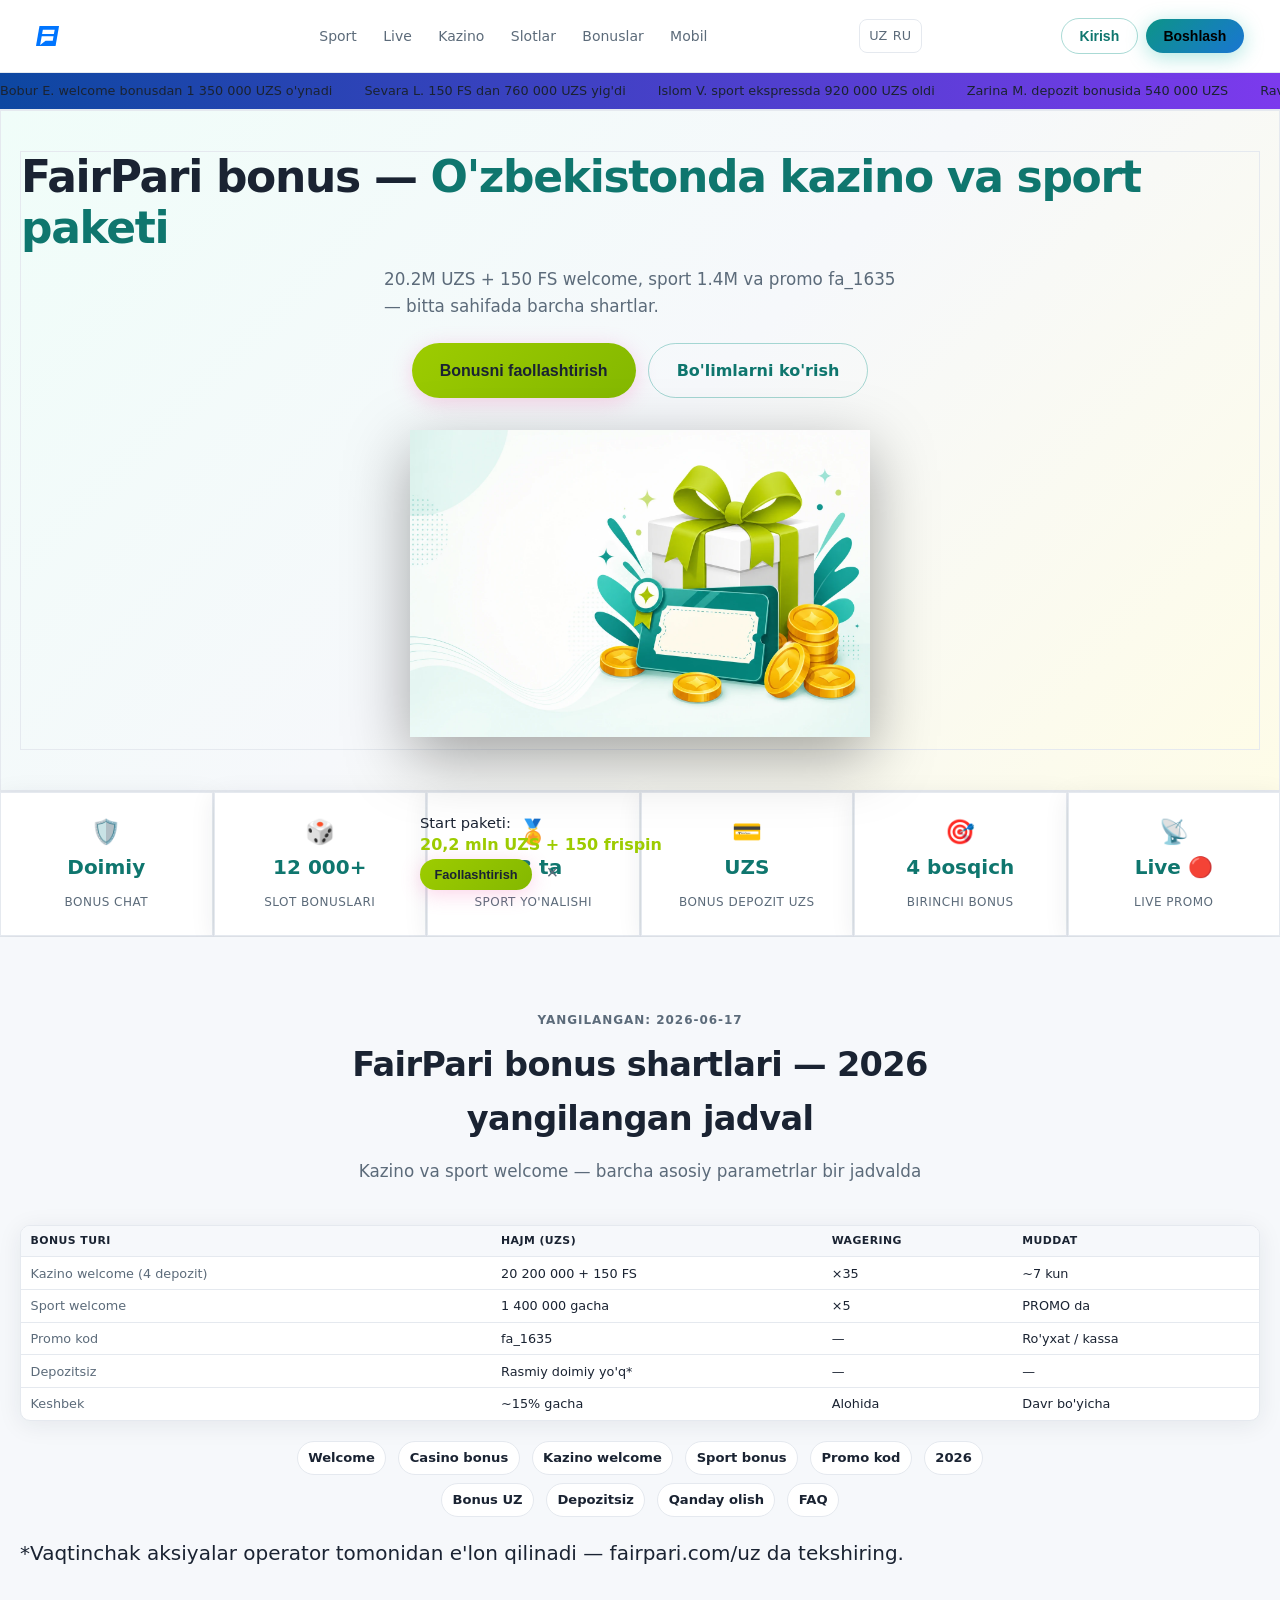
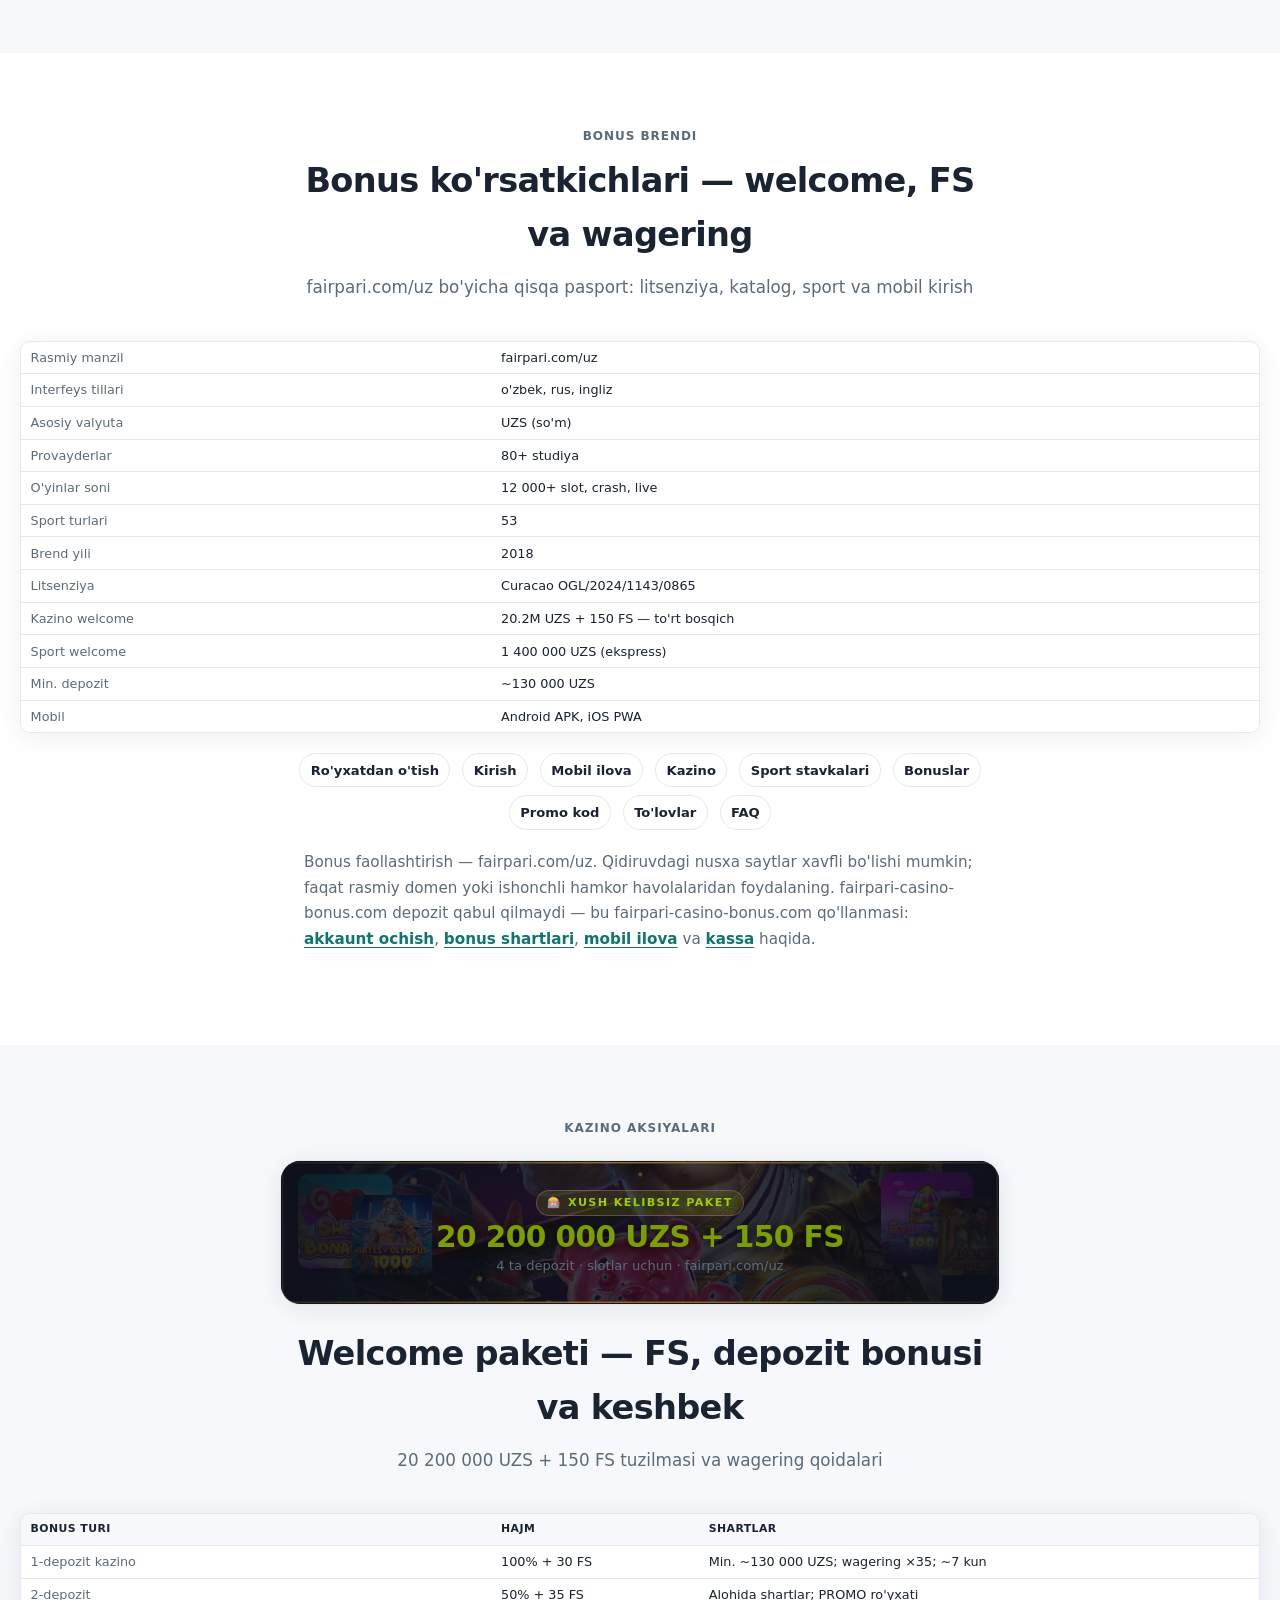
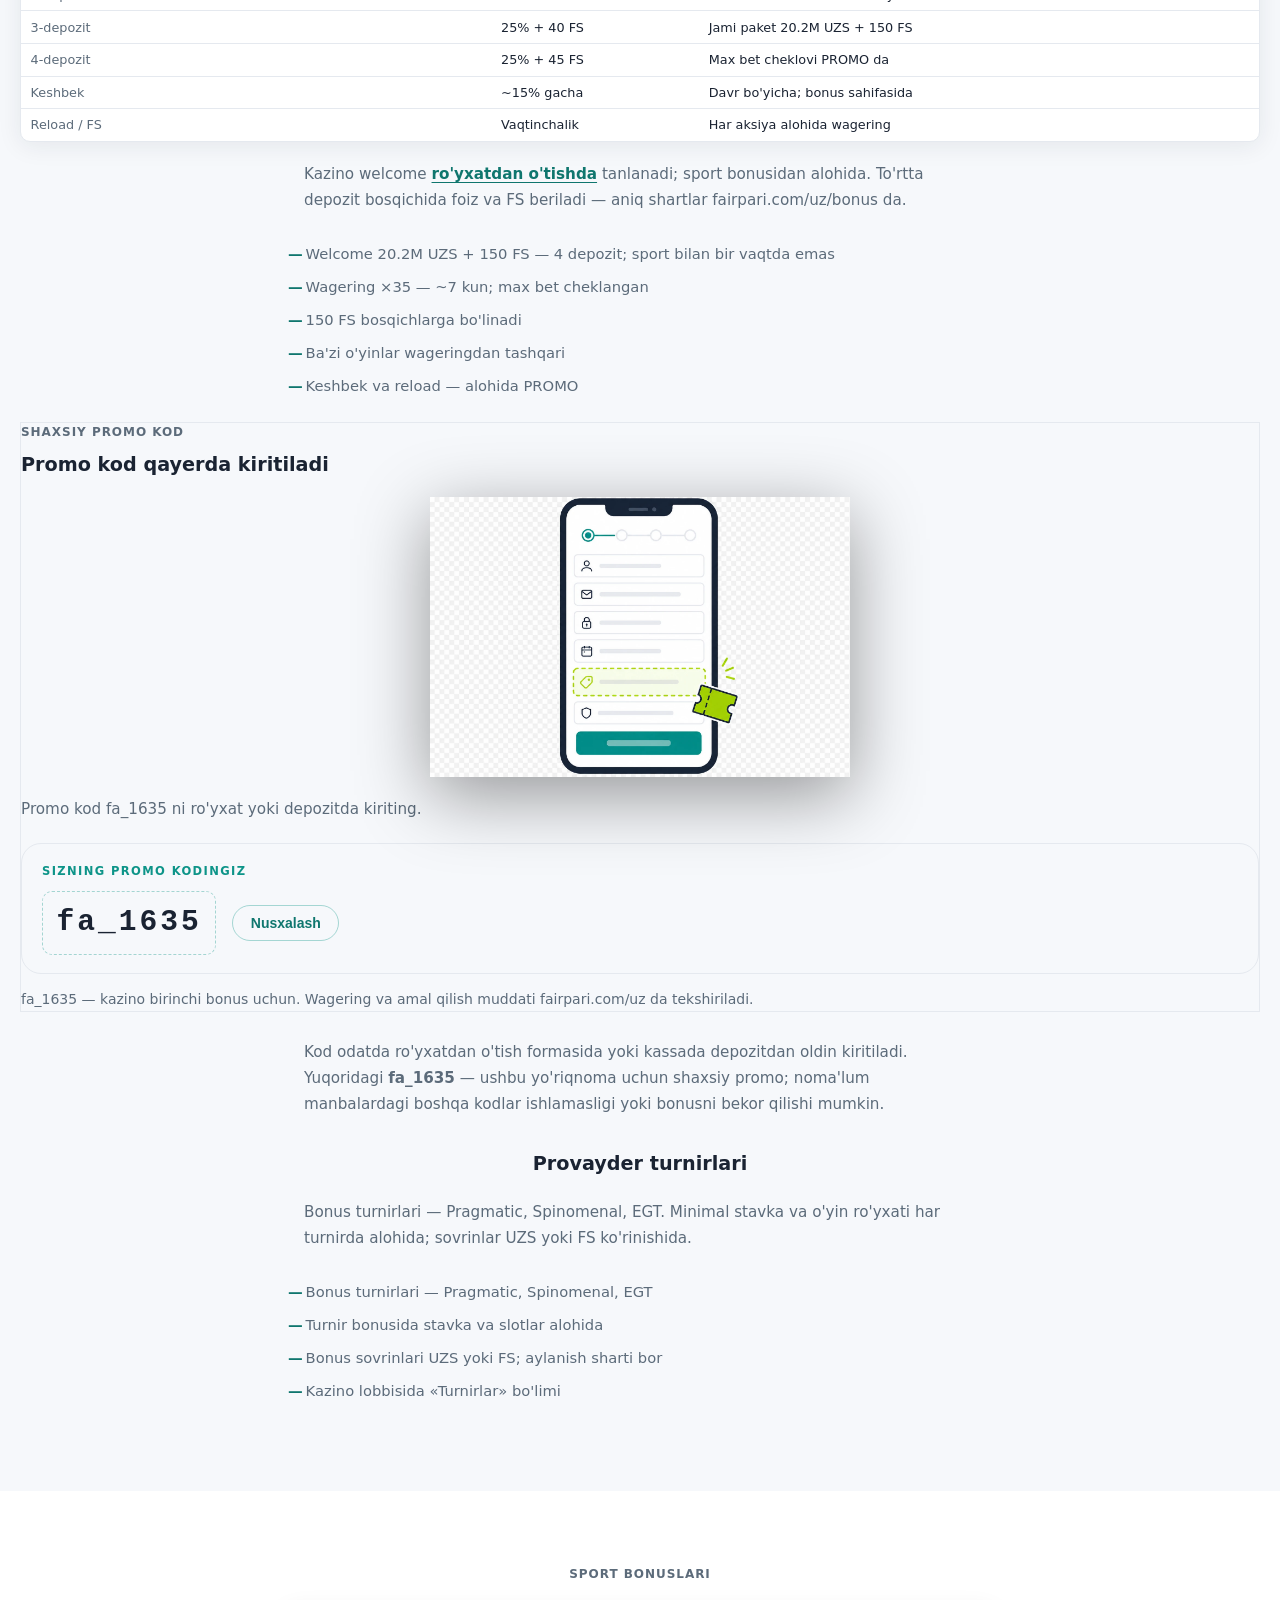
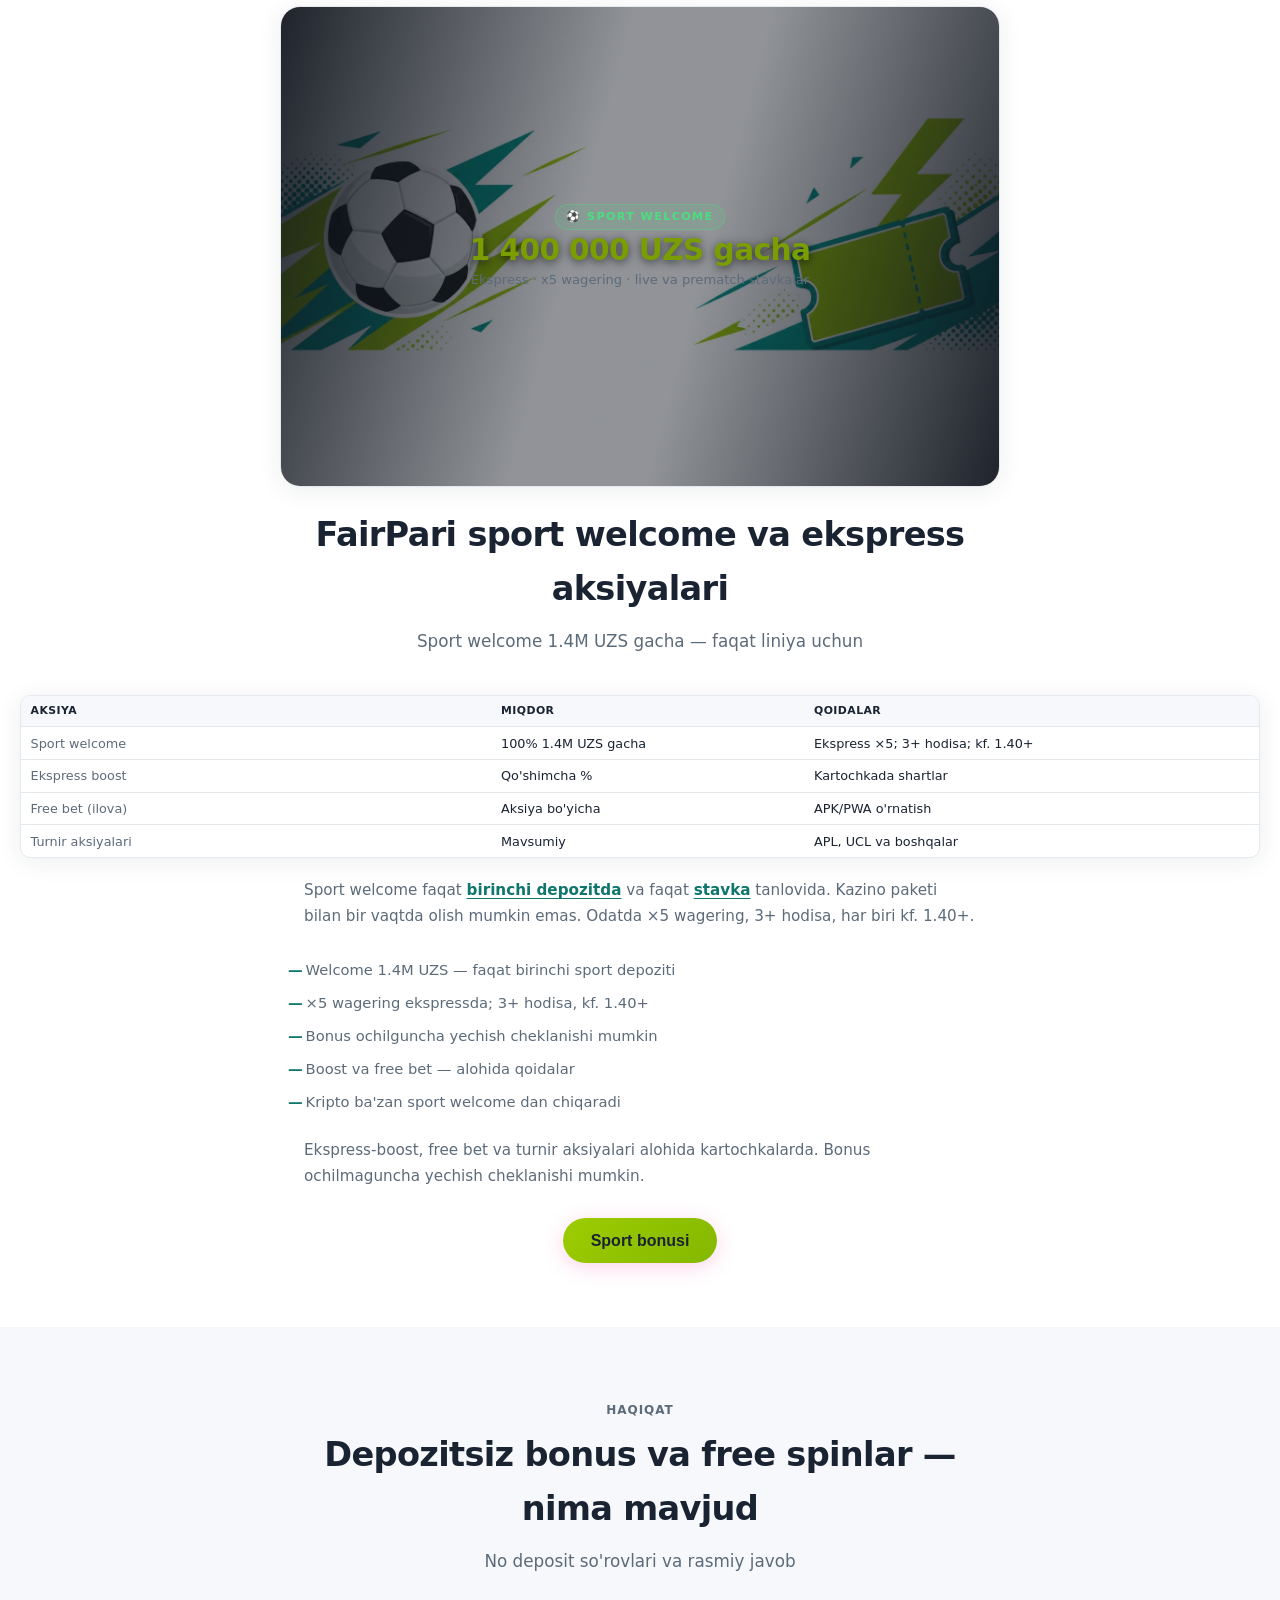
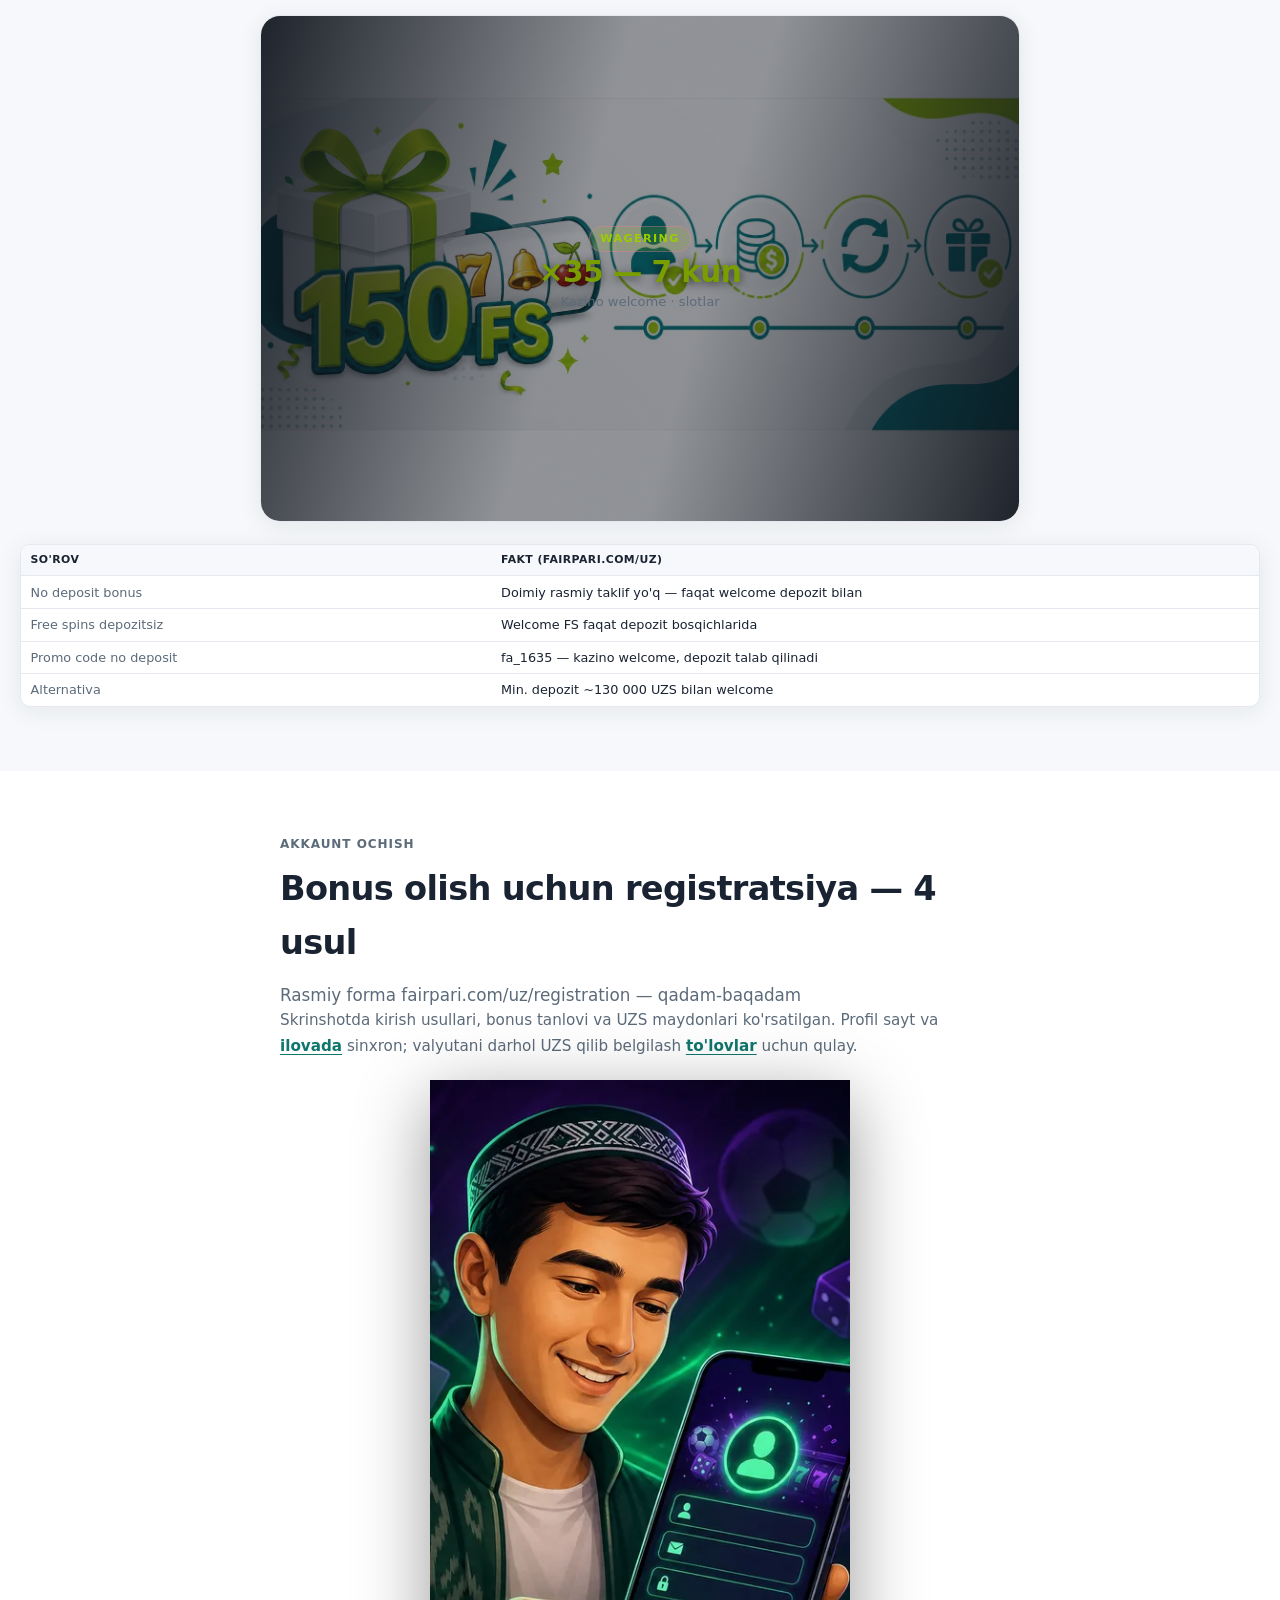
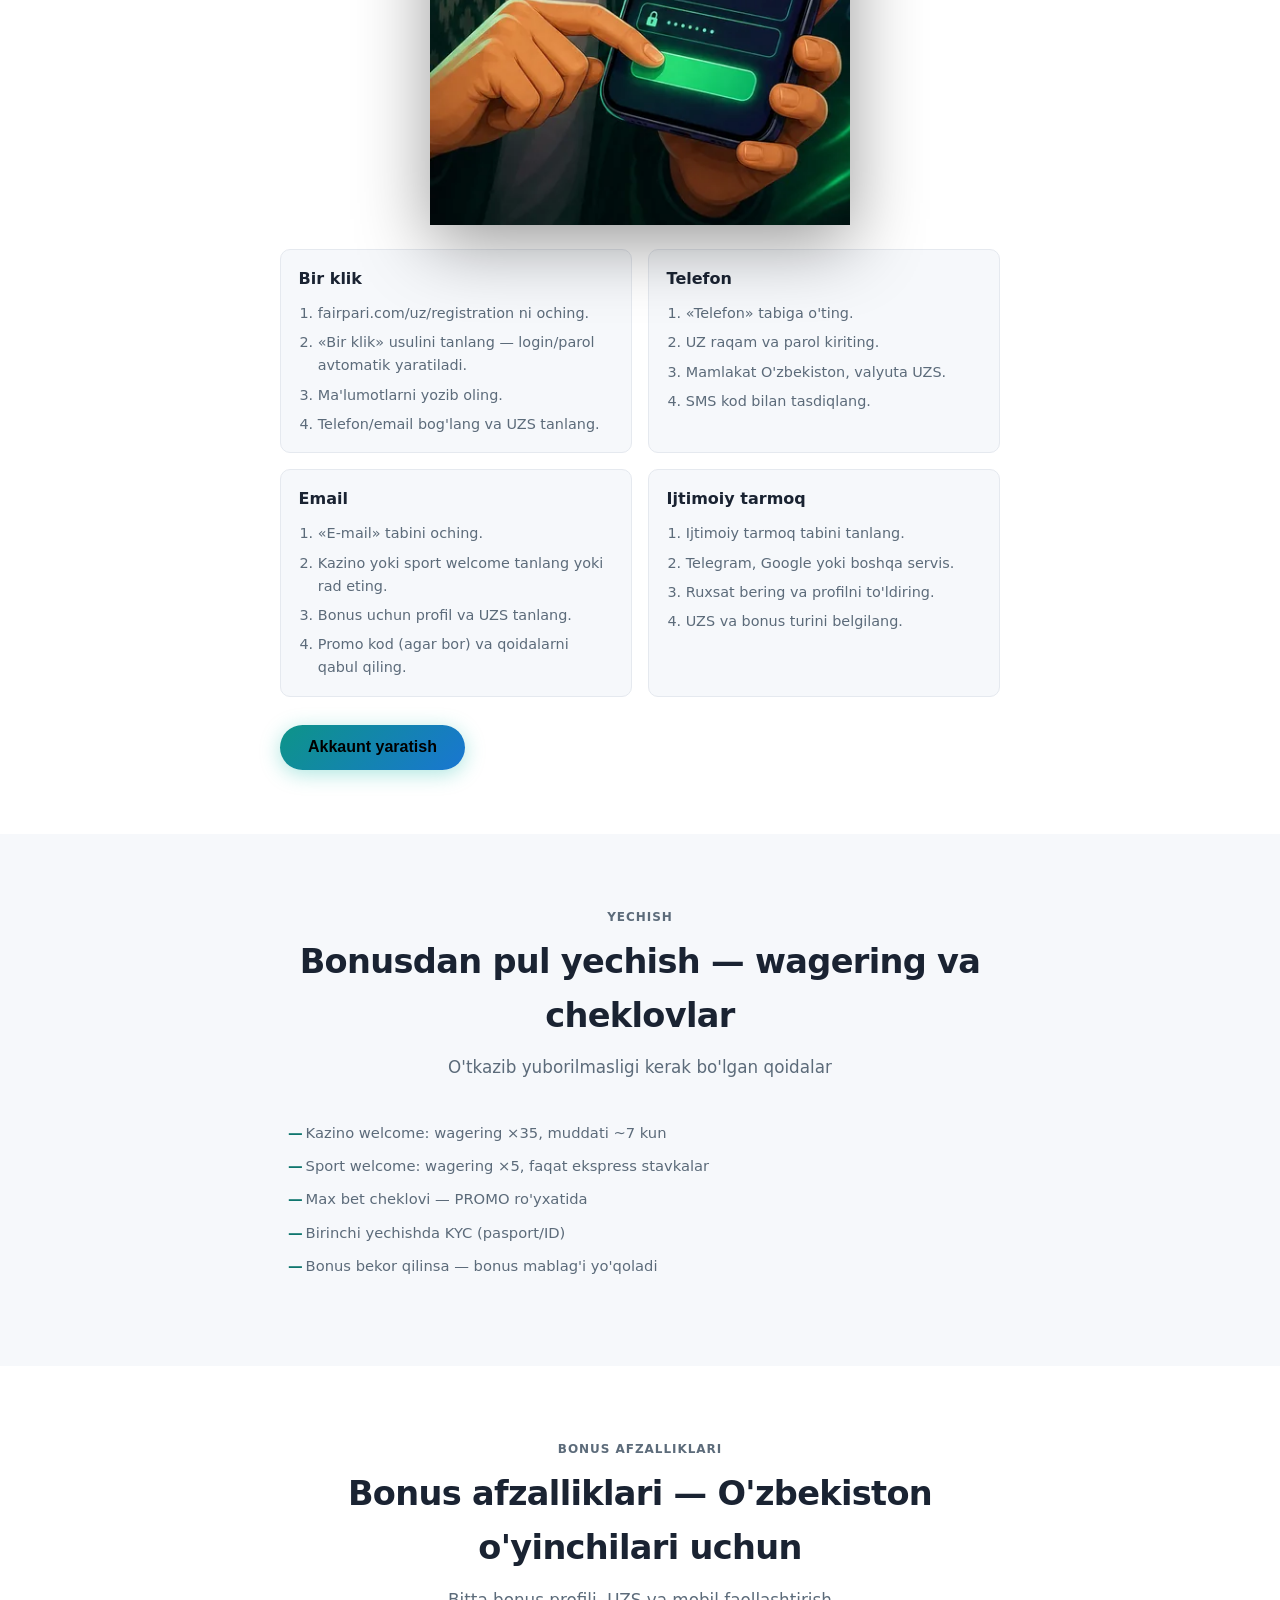
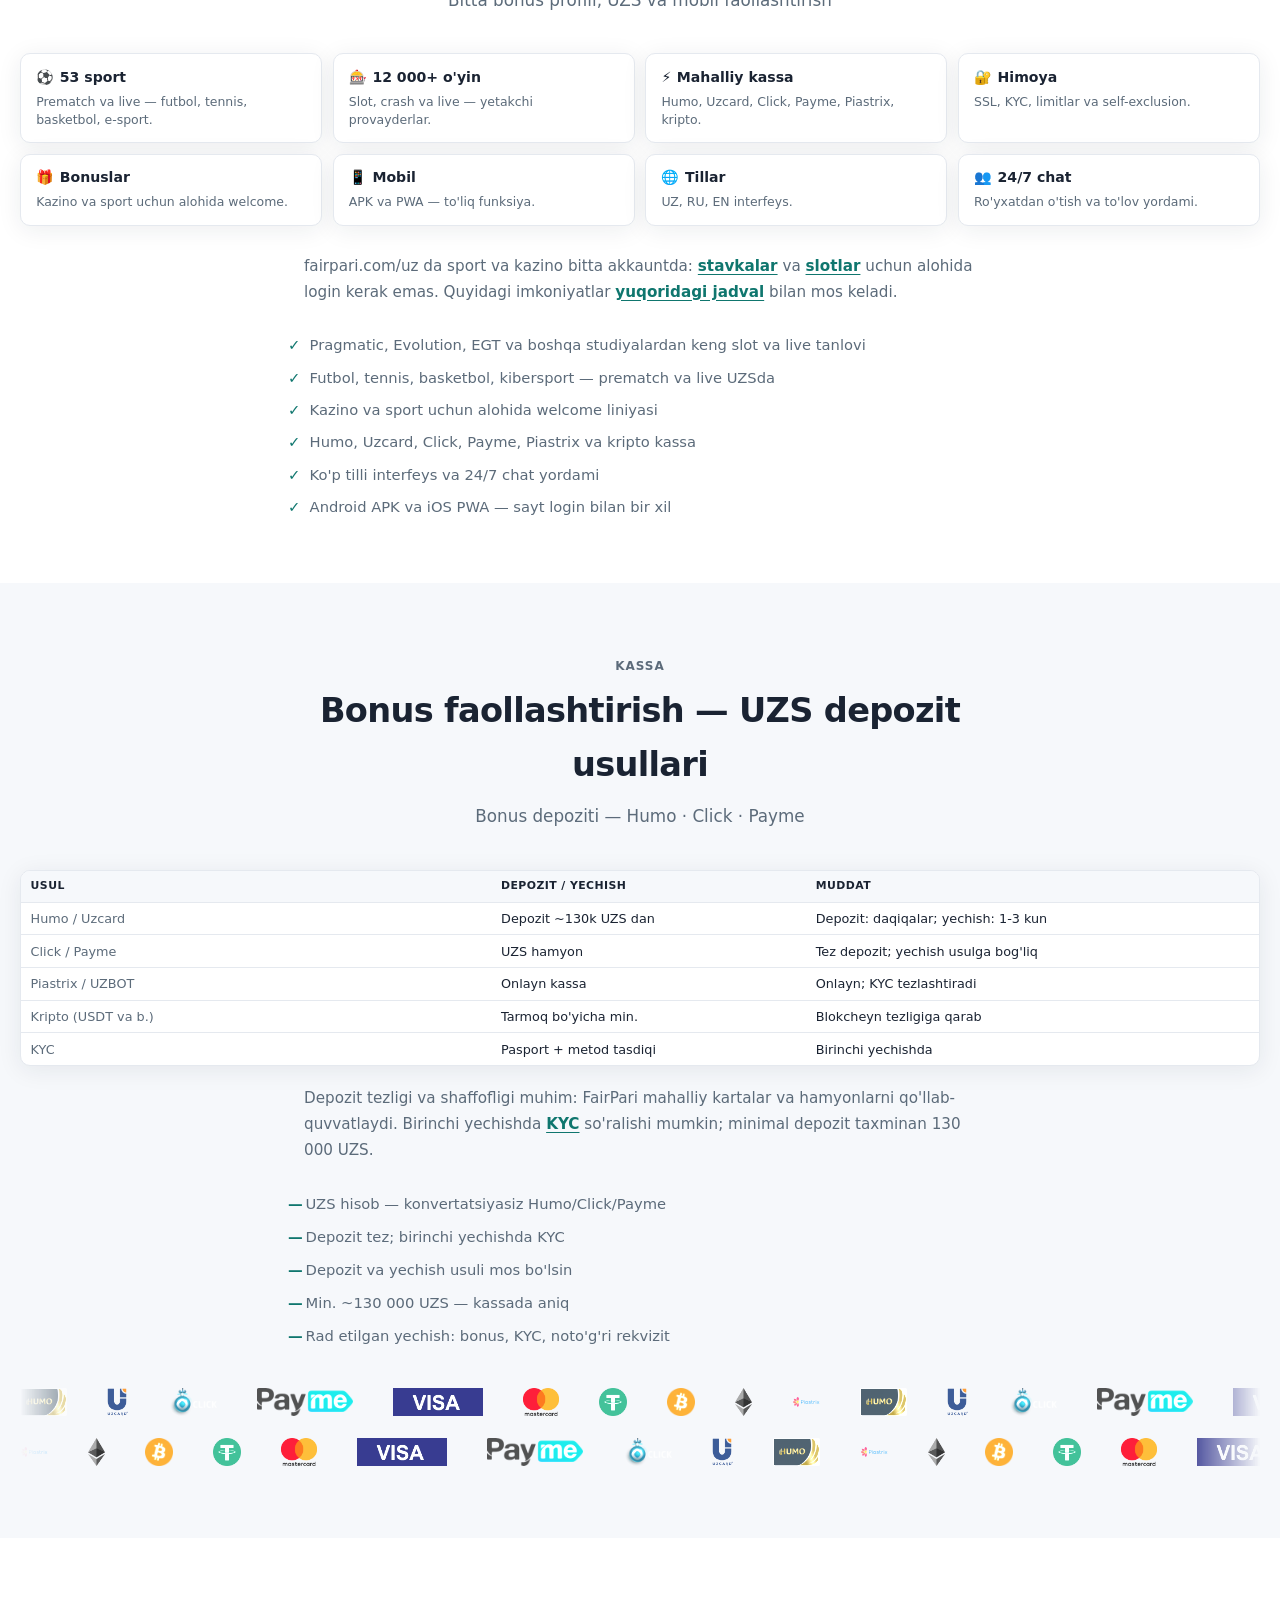
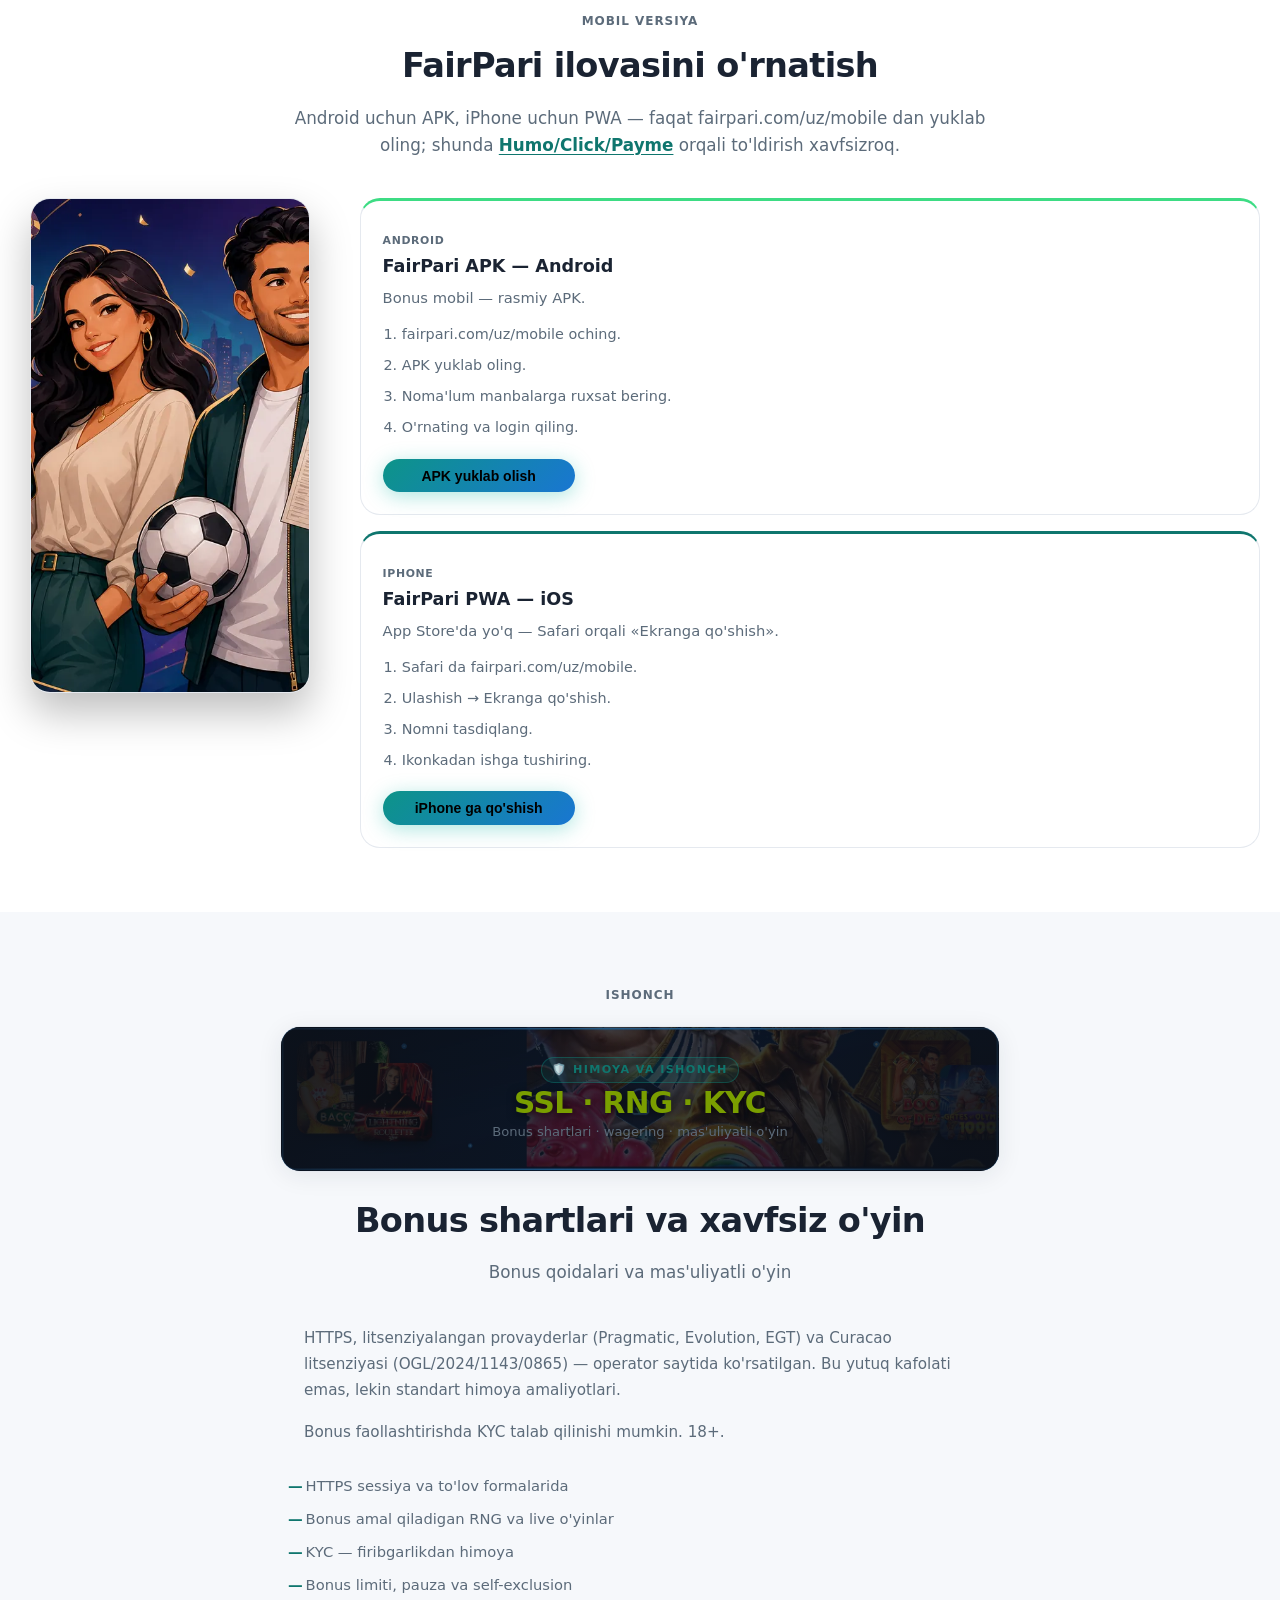
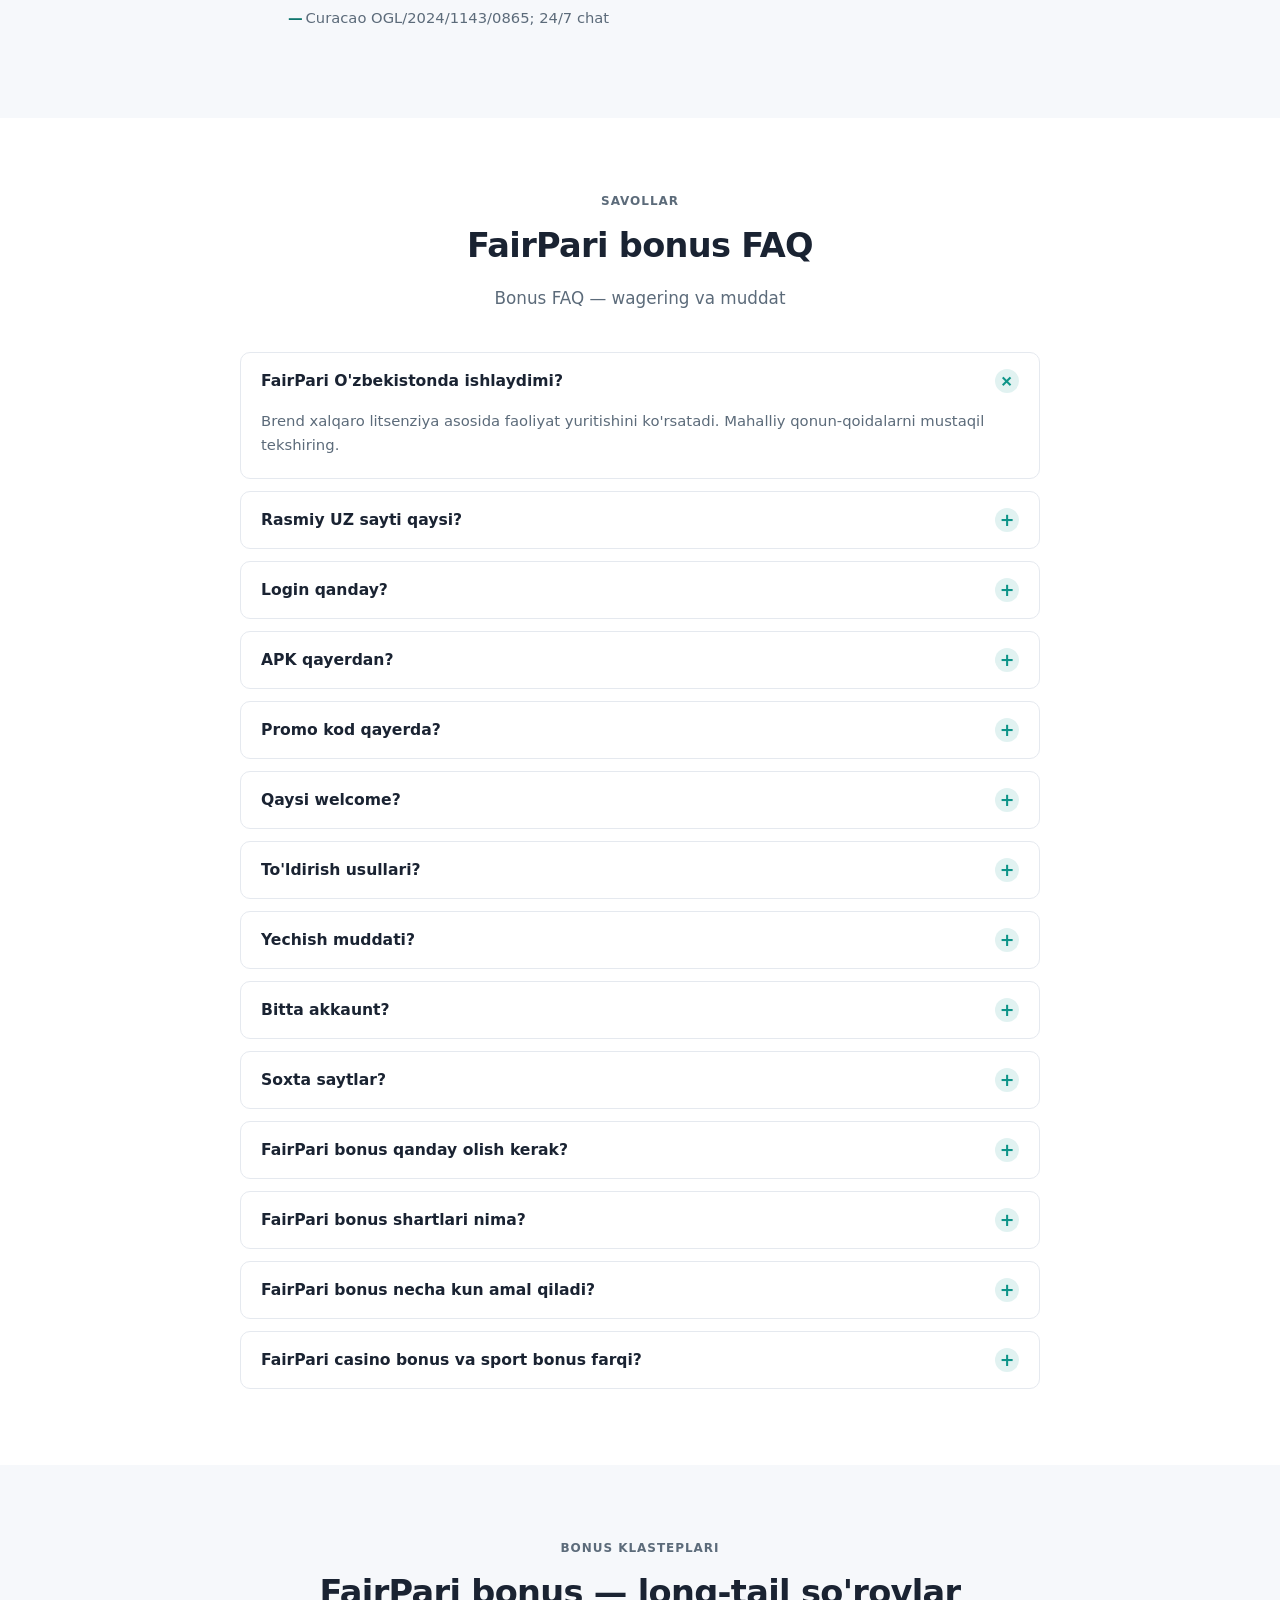
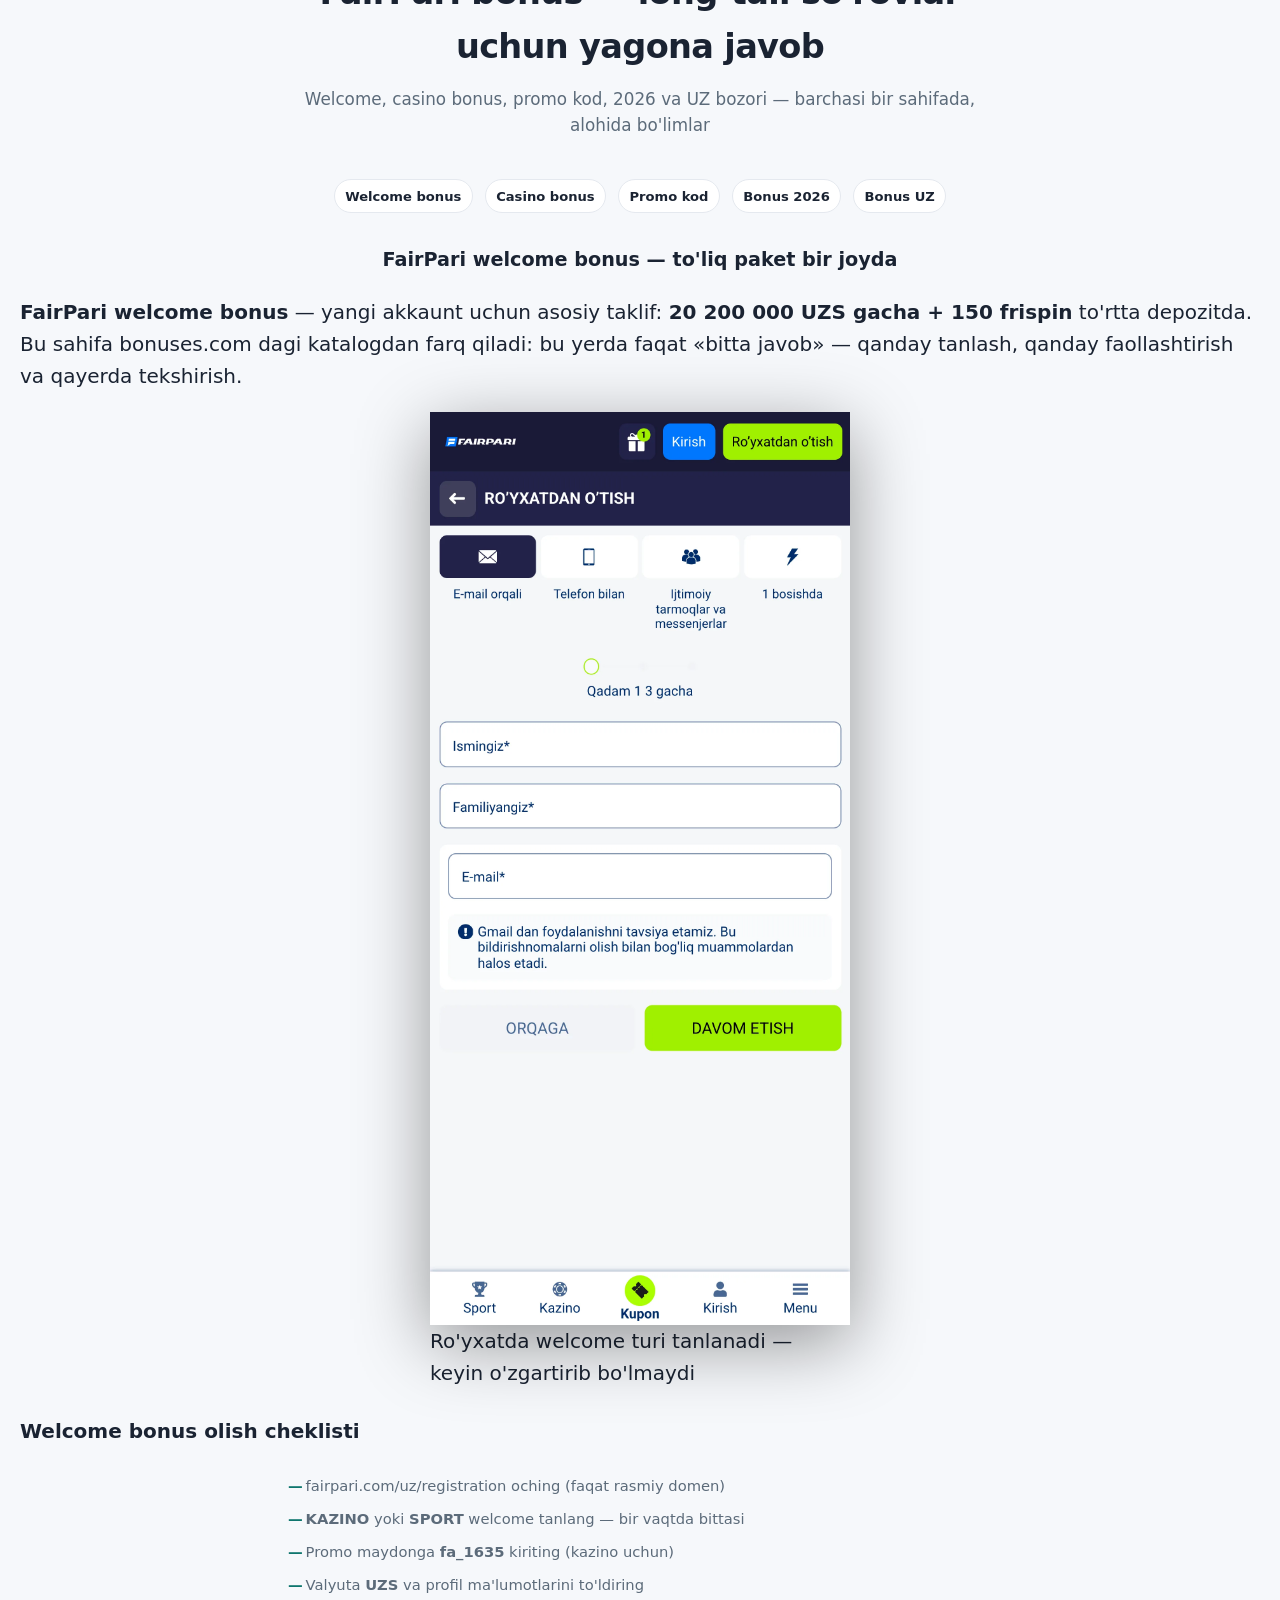
==== commit a6bfa85a: "Apply SEO TZ fixes: sitemap clean URLs, redirects, EMD long-tail, bonus amounts. Sync welcome to 20." ====
--- a/index.html
+++ b/index.html
@@ -5,8 +5,8 @@
     <meta name="viewport" content="width=device-width, initial-scale=1" />
     <meta name="robots" content="index, follow, max-image-preview:large, max-snippet:-1, max-video-preview:-1" />
     <meta name="theme-color" content="#ffffff" />
-    <title>FairPari welcome — kazino va sport fairpari-casino-bonus.com qo'llanmasi</title>
-    <meta name="description" content="fairpari-casino-bonus.com da FairPari haqida batafsil yo&#x27;riqnoma: akkaunt ochish, 19 500 000 UZS + 150 FS paketi, promo kod, APK, Humo/Click/Payme. Mustaqil ma&#x27;lumot, 18+." data-slot="meta.description" />
+    <title>FairPari bonus — welcome 20.2M UZS + 150 FS | 2026</title>
+    <meta name="description" content="FairPari bonuslari O'zbekiston: welcome 20.2M UZS + 150 FS, promo fa_1635, wagering va APK. Mustaqil qo'llanma, Humo/Click, 18+." data-slot="meta.description" />
     <link rel="icon" href="assets/favicon.svg" type="image/svg+xml" />
     <link rel="icon" href="assets/favicon.ico" sizes="any" />
     <link rel="icon" href="assets/favicon-32x32.png" type="image/png" sizes="32x32" />
@@ -24,15 +24,17 @@
 <meta name="keywords" content="fairpari, fair pari, fairpari uz, fairpari login, fairpari promo kod, fairpari apk, fairpari bonus 2026, bukmeker o&#x27;zbekiston, onlayn kazino uz, sport stavka, fairpari-casino-bonus.com, ro&#x27;yxatdan o&#x27;tish fairpari" />
     <meta property="og:type" content="website" />
     <meta property="og:site_name" content="FairPari" />
-    <meta property="og:title" content="FairPari welcome — kazino va sport fairpari-casino-bonus.com qo'llanmasi" />
-    <meta property="og:description" content="fairpari-casino-bonus.com da FairPari haqida batafsil yo&#x27;riqnoma: akkaunt ochish, 19 500 000 UZS + 150 FS paketi, promo kod, APK, Humo/Click/Payme. Mustaqil ma&#x27;lumot, 18+." />
+    <meta property="og:title" content="FairPari bonus — welcome 20.2M UZS + 150 FS | 2026" />
+    <meta property="og:description" content="FairPari bonus O'zbekiston: welcome 20.2M UZS + 150 FS, promo fa_1635, wagering ×35, Humo/Click. Mustaqil qo'llanma, 18+." />
     <meta property="og:url" content="https://fairpari-casino-bonus.com/" />
     <meta property="og:image" content="https://fairpari-casino-bonus.com/assets/hero-bonus-light.webp" />
+    <meta property="og:image:alt" content="FairPari UZ — kazino va sport bonuslari banneri" />
     <meta property="og:locale" content="uz_UZ" />
     <meta name="twitter:card" content="summary_large_image" />
-    <meta name="twitter:title" content="FairPari welcome — kazino va sport fairpari-casino-bonus.com qo'llanmasi" />
-    <meta name="twitter:description" content="fairpari-casino-bonus.com da FairPari haqida batafsil yo&#x27;riqnoma: akkaunt ochish, 19 500 000 UZS + 150 FS paketi, promo kod, APK, Humo/Click/Payme. Mustaqil ma&#x27;lumot, 18+." />
+    <meta name="twitter:title" content="FairPari bonus — welcome 20.2M UZS + 150 FS | 2026" />
+    <meta name="twitter:description" content="FairPari bonus O'zbekiston: welcome 20.2M UZS + 150 FS, promo fa_1635, wagering ×35, Humo/Click. Mustaqil qo'llanma, 18+." />
     <meta name="twitter:image" content="https://fairpari-casino-bonus.com/assets/hero-bonus-light.webp" />
+    <meta name="twitter:image:alt" content="FairPari UZ — kazino va sport bonuslari banneri" />
 
 
 <script type="application/ld+json">
@@ -115,7 +117,7 @@
       "url": "https://fairpari-casino-bonus.com/",
       "name": "FairPari UZ qo'llanmasi — kazino, sport tikish va bonuslar 2026",
       "headline": "FairPari UZ qo'llanmasi — kazino, sport tikish va bonuslar 2026",
-      "description": "fairpari-casino-bonus.com da FairPari haqida batafsil yo'riqnoma: akkaunt ochish, 19 500 000 UZS + 150 FS paketi, promo kod, APK, Humo/Click/Payme. Mustaqil ma'lumot, 18+.",
+      "description": "fairpari-casino-bonus.com da FairPari haqida batafsil yo'riqnoma: akkaunt ochish, 20 200 000 UZS + 150 FS paketi, promo kod, APK, Humo/Click/Payme. Mustaqil ma'lumot, 18+.",
       "keywords": "fairpari, fair pari, fairpari uz, fairpari login, fairpari promo kod, fairpari apk, fairpari bonus 2026, bukmeker o'zbekiston, onlayn kazino uz, sport stavka, fairpari-casino-bonus.com, ro'yxatdan o'tish fairpari",
       "isPartOf": {
         "@id": "https://fairpari-casino-bonus.com/#website"
@@ -124,7 +126,7 @@
         "@id": "https://fairpari-casino-bonus.com/#organization"
       },
       "inLanguage": "uz-UZ",
-      "dateModified": "2026-06-10",
+      "dateModified": "2026-06-18",
       "datePublished": "2026-02-15",
       "breadcrumb": {
         "@id": "https://fairpari-casino-bonus.com/#breadcrumb"
@@ -184,6 +186,24 @@
           "name": "FAQ",
           "url": "https://fairpari-casino-bonus.com/#faq"
         }
+        ,{
+          "@type": "ListItem",
+          "position": 6,
+          "name": "Welcome bonus",
+          "url": "https://fairpari-casino-bonus.com/#welcome-bonus"
+        },
+        {
+          "@type": "ListItem",
+          "position": 7,
+          "name": "Casino bonus",
+          "url": "https://fairpari-casino-bonus.com/#casino-bonus"
+        },
+        {
+          "@type": "ListItem",
+          "position": 8,
+          "name": "Bonus 2026",
+          "url": "https://fairpari-casino-bonus.com/#bonus-2026"
+        }
       ]
     },
     {
@@ -248,7 +268,7 @@
           "name": "Qaysi welcome?",
           "acceptedAnswer": {
             "@type": "Answer",
-            "text": "Kazino 19.5M+150 FS yoki sport 1.3M — bir vaqtda bittasi."
+            "text": "Kazino 20.2M+150 FS yoki sport 1.4M — bir vaqtda bittasi."
           }
         },
         {
@@ -282,7 +302,47 @@
             "@type": "Answer",
             "text": "Faqat fairpari.com/uz; parolsiz kirish va g'alati kassa — signal."
           }
+        },
+        {
+          "@type": "Question",
+          "name": "FairPari bonus qanday olish kerak?",
+          "acceptedAnswer": {
+            "@type": "Answer",
+            "text": "Ro'yxatdan o'ting fairpari.com/uz da, welcome tanlang, fa_1635 kiriting, min. depozit to'ldiring."
+          }
+        },
+        {
+          "@type": "Question",
+          "name": "FairPari bonus shartlari nima?",
+          "acceptedAnswer": {
+            "@type": "Answer",
+            "text": "Kazino: ×35 wagering, ~7 kun, 4 depozit. Sport: ×5 ekspress."
+          }
+        },
+        {
+          "@type": "Question",
+          "name": "FairPari bonus necha kun amal qiladi?",
+          "acceptedAnswer": {
+            "@type": "Answer",
+            "text": "Kazino welcome odatda ~7 kun ichida wagering bajarilishi kerak."
+          }
+        },
+        {
+          "@type": "Question",
+          "name": "FairPari casino bonus va sport bonus farqi?",
+          "acceptedAnswer": {
+            "@type": "Answer",
+            "text": "Casino — 20.2M+150 FS, ×35. Sport — 1.4M gacha, ×5. Bir vaqtda bittasi."
+          }
         }
+        ,
+        {"@type": "Question", "name": "FairPari bonus qanday olish kerak?", "acceptedAnswer": {"@type": "Answer", "text": "Ro'yxatdan o'ting fairpari.com/uz da, welcome tanlang, fa_1635 kiriting, min. depozit to'ldiring."}}
+        ,
+        {"@type": "Question", "name": "FairPari bonus shartlari nima?", "acceptedAnswer": {"@type": "Answer", "text": "Kazino: ×35 wagering, ~7 kun, 4 depozit. Sport: ×5 ekspress."}}
+        ,
+        {"@type": "Question", "name": "FairPari bonus necha kun amal qiladi?", "acceptedAnswer": {"@type": "Answer", "text": "Kazino welcome odatda ~7 kun ichida wagering bajarilishi kerak."}}
+        ,
+        {"@type": "Question", "name": "FairPari casino bonus va sport bonus farqi?", "acceptedAnswer": {"@type": "Answer", "text": "Casino — 20.2M+150 FS, ×35. Sport — 1.4M gacha, ×5. Bir vaqtda bittasi."}}
       ]
     }
   ]
@@ -339,7 +399,7 @@
           <div class="container hero__slide-inner hero__slide-inner--split">
             <div class="hero__copy">
               <h1 class="hero__title">FairPari bonus — <em>O'zbekistonda kazino va sport paketi</em></h1>
-              <p class="hero__subtitle">19.5M UZS + 150 FS welcome, sport va fa_1635 — fairpari-casino-bonus.com qo'llanmasi.</p>
+              <p class="hero__subtitle">20.2M UZS + 150 FS welcome, sport 1.4M va promo fa_1635 — bitta sahifada barcha shartlar.</p>
               <div class="hero__actions">
                 <button type="button" class="btn btn--gold btn--lg js-go-partner" data-slot="hero.cta_primary">Bonusni faollashtirish</button>
                 <a class="btn btn--ghost btn--lg" href="#about" data-slot="hero.cta_secondary">Bo'limlarni ko'rish</a>
@@ -393,8 +453,8 @@
       <table class="data-table data-table--compact">
         <thead><tr><th>Bonus turi</th><th>Hajm (UZS)</th><th>Wagering</th><th>Muddat</th></tr></thead>
         <tbody>
-          <tr><td>Kazino welcome (4 depozit)</td><td>19 500 000 + 150 FS</td><td>×35</td><td>~7 kun</td></tr>
-          <tr><td>Sport welcome</td><td>1 300 000 gacha</td><td>×5</td><td>PROMO da</td></tr>
+          <tr><td>Kazino welcome (4 depozit)</td><td>20 200 000 + 150 FS</td><td>×35</td><td>~7 kun</td></tr>
+          <tr><td>Sport welcome</td><td>1 400 000 gacha</td><td>×5</td><td>PROMO da</td></tr>
           <tr><td>Promo kod</td><td>fa_1635</td><td>—</td><td>Ro'yxat / kassa</td></tr>
           <tr><td>Depozitsiz</td><td>Rasmiy doimiy yo'q*</td><td>—</td><td>—</td></tr>
           <tr><td>Keshbek</td><td>~15% gacha</td><td>Alohida</td><td>Davr bo'yicha</td></tr>
@@ -402,9 +462,13 @@
       </table>
     </div>
     <nav class="on-page-nav" aria-label="Sahifa bo'limlari">
+      <a href="#welcome-bonus">Welcome</a>
+      <a href="#casino-bonus">Casino bonus</a>
       <a href="#bonuses">Kazino welcome</a>
       <a href="#betting-bonuses">Sport bonus</a>
       <a href="#promo-code">Promo kod</a>
+      <a href="#bonus-2026">2026</a>
+      <a href="#bonus-uz">Bonus UZ</a>
       <a href="#no-deposit">Depozitsiz</a>
       <a href="#registration">Qanday olish</a>
       <a href="#faq">FAQ</a>
@@ -430,8 +494,8 @@
 <tr><td>Sport turlari</td><td>53</td></tr>
 <tr><td>Brend yili</td><td>2018</td></tr>
 <tr><td>Litsenziya</td><td>Curacao OGL/2024/1143/0865</td></tr>
-<tr><td>Kazino welcome</td><td>19.5M UZS + 150 FS — to'rt bosqich</td></tr>
-<tr><td>Sport welcome</td><td>1 300 000 UZS (ekspress)</td></tr>
+<tr><td>Kazino welcome</td><td>20.2M UZS + 150 FS — to'rt bosqich</td></tr>
+<tr><td>Sport welcome</td><td>1 400 000 UZS (ekspress)</td></tr>
 <tr><td>Min. depozit</td><td>~130 000 UZS</td></tr>
 <tr><td>Mobil</td><td>Android APK, iOS PWA</td></tr>
 </tbody>
@@ -457,15 +521,15 @@
           <header class="section__header">
             <span class="section__eyebrow" data-slot="block9.eyebrow">Kazino aksiyalari</span>
             <figure class="section-banner section-banner--casino">
-              <img class="section-banner__bg" src="assets/banners/casino-bonus.webp" alt="FairPari kazino bonuslari banneri: xush kelibsiz paket 19 500 000 UZS va 150 frispin" width="760" height="152" loading="lazy" decoding="async" />
+              <img class="section-banner__bg" src="assets/banners/casino-bonus.webp" alt="FairPari kazino bonuslari banneri: xush kelibsiz paket 20 200 000 UZS va 150 frispin" width="760" height="152" loading="lazy" decoding="async" />
               <figcaption class="section-banner__caption">
                 <span class="section-banner__tag">🎰 Xush kelibsiz paket</span>
-                <strong class="section-banner__title">19 500 000 UZS + 150 FS</strong>
+                <strong class="section-banner__title">20 200 000 UZS + 150 FS</strong>
                 <span class="section-banner__sub">4 ta depozit · slotlar uchun · fairpari.com/uz</span>
               </figcaption>
             </figure>
             <h2 class="section__title" data-slot="block9.title">Welcome paketi — FS, depozit bonusi va keshbek</h2>
-            <p class="section__subtitle" data-slot="block9.subtitle">19 500 000 UZS + 150 FS tuzilmasi va wagering qoidalari</p>
+            <p class="section__subtitle" data-slot="block9.subtitle">20 200 000 UZS + 150 FS tuzilmasi va wagering qoidalari</p>
           </header>
           <div class="data-table-wrap">
             <table class="data-table data-table--compact" data-slot="block9.table">
@@ -479,7 +543,7 @@
               <tbody data-build="block9">
 <tr><td>1-depozit kazino</td><td>100% + 30 FS</td><td>Min. ~130 000 UZS; wagering ×35; ~7 kun</td></tr>
 <tr><td>2-depozit</td><td>50% + 35 FS</td><td>Alohida shartlar; PROMO ro'yxati</td></tr>
-<tr><td>3-depozit</td><td>25% + 40 FS</td><td>Jami paket 19.5M UZS + 150 FS</td></tr>
+<tr><td>3-depozit</td><td>25% + 40 FS</td><td>Jami paket 20.2M UZS + 150 FS</td></tr>
 <tr><td>4-depozit</td><td>25% + 45 FS</td><td>Max bet cheklovi PROMO da</td></tr>
 <tr><td>Keshbek</td><td>~15% gacha</td><td>Davr bo'yicha; bonus sahifasida</td></tr>
 <tr><td>Reload / FS</td><td>Vaqtinchalik</td><td>Har aksiya alohida wagering</td></tr>
@@ -490,7 +554,7 @@
             <p data-slot="block9.text">Kazino welcome <a class="text-link" href="#registration">ro'yxatdan o'tishda</a> tanlanadi; sport bonusidan alohida. To'rtta depozit bosqichida foiz va FS beriladi — aniq shartlar fairpari.com/uz/bonus da.</p>
           </div>
           <ul class="section-list" data-build="block9-list">
-<li>Welcome 19.5M UZS + 150 FS — 4 depozit; sport bilan bir vaqtda emas</li><li>Wagering ×35 — ~7 kun; max bet cheklangan</li><li>150 FS bosqichlarga bo'linadi</li><li>Ba'zi o'yinlar wageringdan tashqari</li><li>Keshbek va reload — alohida PROMO</li>
+<li>Welcome 20.2M UZS + 150 FS — 4 depozit; sport bilan bir vaqtda emas</li><li>Wagering ×35 — ~7 kun; max bet cheklangan</li><li>150 FS bosqichlarga bo'linadi</li><li>Ba'zi o'yinlar wageringdan tashqari</li><li>Keshbek va reload — alohida PROMO</li>
           </ul>
           <div class="content-block content-block--promo" id="promo-code">
             <span class="section__eyebrow">Shaxsiy promo kod</span>
@@ -524,15 +588,15 @@
           <header class="section__header">
             <span class="section__eyebrow" data-slot="block10.eyebrow">Sport bonuslari</span>
             <figure class="section-banner section-banner--sports">
-              <img class="section-banner__bg" src="assets/banners/sports-bonus.webp" alt="FairPari sport bonuslari banneri: welcome 1 300 000 UZS va ekspress aksiyalar" width="760" height="152" loading="lazy" decoding="async" />
+              <img class="section-banner__bg" src="assets/banners/sports-bonus.webp" alt="FairPari sport bonuslari banneri: welcome 1 400 000 UZS va ekspress aksiyalar" width="760" height="152" loading="lazy" decoding="async" />
               <figcaption class="section-banner__caption">
                 <span class="section-banner__tag">⚽ Sport welcome</span>
-                <strong class="section-banner__title">1 300 000 UZS gacha</strong>
+                <strong class="section-banner__title">1 400 000 UZS gacha</strong>
                 <span class="section-banner__sub">Ekspress · x5 wagering · live va prematch stavkalar</span>
               </figcaption>
             </figure>
             <h2 class="section__title" data-slot="block10.title">FairPari sport welcome va ekspress aksiyalari</h2>
-            <p class="section__subtitle" data-slot="block10.subtitle">Sport welcome 1.3M UZS gacha — faqat liniya uchun</p>
+            <p class="section__subtitle" data-slot="block10.subtitle">Sport welcome 1.4M UZS gacha — faqat liniya uchun</p>
           </header>
           <div class="data-table-wrap">
             <table class="data-table data-table--compact" data-slot="block10.table">
@@ -544,7 +608,7 @@
                 </tr>
               </thead>
               <tbody data-build="block10">
-<tr><td>Sport welcome</td><td>100% 1.3M UZS gacha</td><td>Ekspress ×5; 3+ hodisa; kf. 1.40+</td></tr>
+<tr><td>Sport welcome</td><td>100% 1.4M UZS gacha</td><td>Ekspress ×5; 3+ hodisa; kf. 1.40+</td></tr>
 <tr><td>Ekspress boost</td><td>Qo'shimcha %</td><td>Kartochkada shartlar</td></tr>
 <tr><td>Free bet (ilova)</td><td>Aksiya bo'yicha</td><td>APK/PWA o'rnatish</td></tr>
 <tr><td>Turnir aksiyalari</td><td>Mavsumiy</td><td>APL, UCL va boshqalar</td></tr>
@@ -555,7 +619,7 @@
             <p data-slot="block10.text">Sport welcome faqat <a class="text-link" href="#registration">birinchi depozitda</a> va faqat <a class="text-link" href="#sports">stavka</a> tanlovida. Kazino paketi bilan bir vaqtda olish mumkin emas. Odatda ×5 wagering, 3+ hodisa, har biri kf. 1.40+.</p>
           </div>
           <ul class="section-list" data-build="block10-list">
-<li>Welcome 1.3M UZS — faqat birinchi sport depoziti</li><li>×5 wagering ekspressda; 3+ hodisa, kf. 1.40+</li><li>Bonus ochilguncha yechish cheklanishi mumkin</li><li>Boost va free bet — alohida qoidalar</li><li>Kripto ba'zan sport welcome dan chiqaradi</li>
+<li>Welcome 1.4M UZS — faqat birinchi sport depoziti</li><li>×5 wagering ekspressda; 3+ hodisa, kf. 1.40+</li><li>Bonus ochilguncha yechish cheklanishi mumkin</li><li>Boost va free bet — alohida qoidalar</li><li>Kripto ba'zan sport welcome dan chiqaradi</li>
           </ul>
           <div class="section__intro">
             <p data-slot="block10.text_2">Ekspress-boost, free bet va turnir aksiyalari alohida kartochkalarda. Bonus ochilmaguncha yechish cheklanishi mumkin.</p>
@@ -876,7 +940,7 @@
                 <span data-slot="faq.6.q">Qaysi welcome?</span>
                 <span class="faq-item__icon" aria-hidden="true">+</span>
               </button>
-              <div class="faq-item__answer" data-slot="faq.6.a">Kazino 19.5M+150 FS yoki sport 1.3M — bir vaqtda bittasi.</div>
+              <div class="faq-item__answer" data-slot="faq.6.a">Kazino 20.2M+150 FS yoki sport 1.4M — bir vaqtda bittasi.</div>
             </article>
 <article class="faq-item" data-slot="faq.7">
               <button type="button" class="faq-item__question" aria-expanded="false">
@@ -906,9 +970,106 @@
               </button>
               <div class="faq-item__answer" data-slot="faq.10.a">Faqat fairpari.com/uz; parolsiz kirish va g'alati kassa — signal.</div>
             </article>
+<article class="faq-item" data-slot="faq.11">
+              <button type="button" class="faq-item__question" aria-expanded="false">
+                <span data-slot="faq.11.q">FairPari bonus qanday olish kerak?</span>
+                <span class="faq-item__icon" aria-hidden="true">+</span>
+              </button>
+              <div class="faq-item__answer" data-slot="faq.11.a">Ro'yxatdan o'ting fairpari.com/uz da, welcome tanlang, fa_1635 kiriting, min. depozit to'ldiring. Batafsil — <a class="text-link" href="#welcome-bonus">welcome bo'limi</a> va <a class="text-link" href="#registration">registratsiya</a>.</div>
+            </article>
+<article class="faq-item" data-slot="faq.12">
+              <button type="button" class="faq-item__question" aria-expanded="false">
+                <span data-slot="faq.12.q">FairPari bonus shartlari nima?</span>
+                <span class="faq-item__icon" aria-hidden="true">+</span>
+              </button>
+              <div class="faq-item__answer" data-slot="faq.12.a">Kazino: ×35 wagering, ~7 kun, 4 depozit, max bet cheklangan. Sport: ×5 ekspress. Jadval — <a class="text-link" href="#bonus-summary">bonus shartlari</a>.</div>
+            </article>
+<article class="faq-item" data-slot="faq.13">
+              <button type="button" class="faq-item__question" aria-expanded="false">
+                <span data-slot="faq.13.q">FairPari bonus necha kun amal qiladi?</span>
+                <span class="faq-item__icon" aria-hidden="true">+</span>
+              </button>
+              <div class="faq-item__answer" data-slot="faq.13.a">Kazino welcome odatda ~7 kun ichida wagering bajarilishi kerak. Aniq muddat PROMO kartochkasida. Muddat tugasa bonus kuyishi mumkin.</div>
+            </article>
+<article class="faq-item" data-slot="faq.14">
+              <button type="button" class="faq-item__question" aria-expanded="false">
+                <span data-slot="faq.14.q">FairPari casino bonus va sport bonus farqi?</span>
+                <span class="faq-item__icon" aria-hidden="true">+</span>
+              </button>
+              <div class="faq-item__answer" data-slot="faq.14.a">Casino — 20.2M+150 FS, slotlar, ×35. Sport — 1.4M gacha, faqat stavkalar, ×5 ekspress. Bir vaqtda bittasini tanlang — <a class="text-link" href="#casino-bonus">casino bonus</a> va <a class="text-link" href="#betting-bonuses">sport</a>.</div>
+            </article>
           </div>
         </div>
       </section>
+
+<section class="section section--alt" id="longtail-clusters">
+  <div class="container">
+    <header class="section__header">
+      <span class="section__eyebrow">Bonus klastерlari</span>
+      <h2 class="section__title">FairPari bonus — long-tail so'rovlar uchun yagona javob</h2>
+      <p class="section__subtitle">Welcome, casino bonus, promo kod, 2026 va UZ bozori — barchasi bir sahifada, alohida bo'limlar</p>
+    </header>
+    <nav class="on-page-nav on-page-nav--clusters" aria-label="Bonus klastерlari">
+      <a href="#welcome-bonus">Welcome bonus</a>
+      <a href="#casino-bonus">Casino bonus</a>
+      <a href="#promo-code">Promo kod</a>
+      <a href="#bonus-2026">Bonus 2026</a>
+      <a href="#bonus-uz">Bonus UZ</a>
+    </nav>
+
+    <article class="seo-block seo-block--cluster" id="welcome-bonus">
+      <h3 class="section__subheading">FairPari welcome bonus — to'liq paket bir joyda</h3>
+      <p><strong>FairPari welcome bonus</strong> — yangi akkaunt uchun asosiy taklif: <strong>20 200 000 UZS gacha + 150 frispin</strong> to'rtta depozitda. Bu sahifa bonuses.com dagi katalogdan farq qiladi: bu yerda faqat «bitta javob» — qanday tanlash, qanday faollashtirish va qayerda tekshirish.</p>
+      <figure class="inline-screenshot inline-screenshot--cutout">
+        <img src="assets/screenshots-crops/registration-form.webp" alt="FairPari welcome bonus tanlovi — ro'yxatdan o'tish formasida KAZINO yoki SPORT" width="440" height="320" loading="lazy" decoding="async" />
+        <figcaption>Ro'yxatda welcome turi tanlanadi — keyin o'zgartirib bo'lmaydi</figcaption>
+      </figure>
+      <h4>Welcome bonus olish cheklisti</h4>
+      <ol class="section-list">
+        <li>fairpari.com/uz/registration oching (faqat rasmiy domen)</li>
+        <li><strong>KAZINO</strong> yoki <strong>SPORT</strong> welcome tanlang — bir vaqtda bittasi</li>
+        <li>Promo maydonga <strong>fa_1635</strong> kiriting (kazino uchun)</li>
+        <li>Valyuta <strong>UZS</strong> va profil ma'lumotlarini to'ldiring</li>
+        <li>Min. depozit (~130 000 UZS) kiritib bonusni faollashtiring</li>
+        <li>PROMO bo'limida wagering va muddatni kuzating (~7 kun, ×35)</li>
+      </ol>
+      <p>Batafsil katalog va qo'shimcha aksiyalar: <a class="text-link" href="https://fairpari-casino-bonuses.com/kazino-bonuslari/" rel="noopener">fairpari-casino-bonuses.com</a> (mustaqil bonus hub).</p>
+    </article>
+
+    <article class="seo-block seo-block--cluster" id="casino-bonus">
+      <h3 class="section__subheading">FairPari casino bonus — 4 depozit va FS jadvali</h3>
+      <p><em>FairPari casino bonus</em> so'rovi odatda slot welcome paketini anglatadi. Jami <strong>20.2M UZS + 150 FS</strong>; har bosqich alohida foiz va frispin beradi. Sport welcome bundan mustaqil.</p>
+      <table class="data-table data-table--compact">
+        <thead><tr><th>Depozit</th><th>Casino bonus</th><th>FS</th><th>Kumulyativ (taxminiy)</th></tr></thead>
+        <tbody>
+          <tr><td>1-chi</td><td>100%</td><td>30</td><td>~2× depozit + FS</td></tr>
+          <tr><td>2-chi</td><td>50%</td><td>35</td><td>qisman to'ldirish</td></tr>
+          <tr><td>3-chi</td><td>25%</td><td>40</td><td>paket davom etadi</td></tr>
+          <tr><td>4-chi</td><td>25%</td><td>45</td><td>jami 150 FS</td></tr>
+        </tbody>
+      </table>
+      <p>Wagering <strong>×35</strong> — asosan slotlar. Live va stol o'yinlari cheklangan bo'lishi mumkin. Max bet qoidasi buzilsa bonus bekor qilinishi mumkin.</p>
+    </article>
+
+    <article class="seo-block seo-block--cluster" id="bonus-2026">
+      <h3 class="section__subheading">FairPari bonus 2026 — bugungi summalar</h3>
+      <p><em>FairPari bonus 2026</em> bo'yicha so'nggi tekshiruv (18.06.2026, fairpari.com/uz PROMO): kazino welcome <strong>20 200 000 UZS + 150 FS</strong>, sport birinchi depozit <strong>1 400 000 UZS gacha 100%</strong>. Oldingi 19.5M yozuvlari eskirgan — har doim PROMO kartochkasini tekshiring.</p>
+      <ul class="section-list">
+        <li>Kazino: 4 bosqich, ×35, ~7 kun muddat</li>
+        <li>Sport: ×5 ekspress, 3+ hodisa, kf. 1.40+</li>
+        <li>Promo kod fa_1635 — kazino welcome uchun</li>
+        <li>Vaqtinchak aksiyalar (Juma bonusi, keshbek) — alohida</li>
+      </ul>
+    </article>
+
+    <article class="seo-block seo-block--cluster" id="bonus-uz">
+      <h3 class="section__subheading">FairPari bonus UZ — O'zbekiston o'yinchilari uchun</h3>
+      <p><em>FairPari bonus uz</em> — mahalliy kontekst: hisob <strong>UZS</strong>, depozit <strong>Humo, Uzcard, Click, Payme</strong>, interfeys o'zbek va rus tillarida. Bonus shartlari xalqaro standartga o'xshash, lekin minimal depozit va limitlar UZS da ko'rsatiladi.</p>
+      <p>Reytingda FairPari #1: <a class="text-link" href="https://casino-bonuses-uz.com/fairpari/" rel="noopener">casino-bonuses-uz.com/fairpari</a> — operatorlar taqqoslashi. Ushbu EMD-sayt esa faqat FairPari bonusiga qisqa va aniq javob beradi.</p>
+    </article>
+  </div>
+</section>
+
 <section class="section section--seo-expansion" id="bonus-main-extra" data-expansion-v3="main">
 <div class="container"><article class="seo-block seo-block--rich">
 <h2>FairPari bonus bo'yicha to'liq qo'llanma — 2026</h2>
@@ -929,8 +1090,8 @@
 <p>FairPari — xalqaro onlayn kazino va bukmeker brendi bo'lib, O'zbekiston o'yinchilari uchun <strong>UZS hisob</strong>, UZS kassa va keng bonus turlari bilan. Rasmiy mahsulot manzili — <strong>fairpari.com/uz</strong>. Ushbu mustaqil sharh depozit qabul qilmaydi; maqsad — bonus shartlari, ro'yxatdan o'tish, mobil ilova va xavfsiz to'lovlar bo'yicha aniq yo'riqnoma berish.</p>
 <p>Google'da <em>fairpari bonus</em>, <em>fairpari promokod</em>, <em>fairpari apk</em> va <em>fairpari login</em> so'rovlari yuqori. O'yinchilar welcome paket hajmi, wagering va yechib olish muddati haqida ishonchli ma'lumot qidiradi. Quyida har bir mavzuni jadval, ro'yxat va amaliy maslahatlar bilan ochamiz.</p>
 
-<h2>FairPari kazino welcome — 19 500 000 UZS + 150 frispin batafsil</h2>
-<p>Kazino welcome to'rtta depozit bosqichiga bo'linadi. Birinchi depozit odatda <strong>100% + 30 FS</strong>, ikkinchi <strong>50% + 35 FS</strong>, uchinchi va to'rtinchi <strong>25% + 40/45 FS</strong>. Jami paket — 19 500 000 UZS gacha va 150 frispin. Min. depozit taxminan 130 000 UZS; aniq raqam PROMO kartochkasida.</p>
+<h2>FairPari kazino welcome — 20 200 000 UZS + 150 frispin batafsil</h2>
+<p>Kazino welcome to'rtta depozit bosqichiga bo'linadi. Birinchi depozit odatda <strong>100% + 30 FS</strong>, ikkinchi <strong>50% + 35 FS</strong>, uchinchi va to'rtinchi <strong>25% + 40/45 FS</strong>. Jami paket — 20 200 000 UZS gacha va 150 frispin. Min. depozit taxminan 130 000 UZS; aniq raqam PROMO kartochkasida.</p>
 <table class="data-table data-table--compact"><thead><tr><th>Bosqich</th><th>Bonus</th><th>FS</th><th>Eslatma</th></tr></thead><tbody>
 <tr><td>1-depozit</td><td>100%</td><td>30</td><td>Ro'yxatda KAZINO tanlash</td></tr>
 <tr><td>2-depozit</td><td>50%</td><td>35</td><td>Muddat ~7 kun</td></tr>
@@ -939,8 +1100,8 @@
 </tbody></table>
 <p>Wagering <strong>×35</strong> — bonus va FS yutuqlarini slotlarda aylantirish talabi. Muddat odatda yetti kun. Ba'zi stol o'yinlari va live-kazino wageringga kirmasligi mumkin — ro'yxat har aksiyada yangilanadi.</p>
 
-<h2>Sport welcome — 1 300 000 UZS va ekspress qoidalari</h2>
-<p>Sport bonusi kazino paketidan <strong>mustaqil</strong>. Ro'yxatdan o'tishda SPORT welcome tanlanadi. Birinchi depozitga 100% 1 300 000 UZS gacha. Wagering odatda <strong>×5 ekspress</strong> stavkalarda: kamida uch hodisa, har biri koeffitsient 1.40 dan yuqori. Live va prematch liniyada qo'llanilishi aksiyaga bog'liq.</p>
+<h2>Sport welcome — 1 400 000 UZS va ekspress qoidalari</h2>
+<p>Sport bonusi kazino paketidan <strong>mustaqil</strong>. Ro'yxatdan o'tishda SPORT welcome tanlanadi. Birinchi depozitga 100% 1 400 000 UZS gacha. Wagering odatda <strong>×5 ekspress</strong> stavkalarda: kamida uch hodisa, har biri koeffitsient 1.40 dan yuqori. Live va prematch liniyada qo'llanilishi aksiyaga bog'liq.</p>
 <ul class="section-list">
 <li>Sport va kazino welcome bir vaqtda olinmaydi — bittasini tanlang</li>
 <li>Ekspress-boost va free bet — alohida PROMO kartochkalari</li>
@@ -975,7 +1136,7 @@
 <p>Yechish rad etilsa — sabab odatda tugamagan wagering, noto'g'ri rekvizitlar yoki verifikatsiya. Qo'llab-quvvatlash chat orqali murojaat qiling.</p>
 
 <h2>Raqobatchilar bilan taqqoslash</h2>
-<p>1win, Mostbet, Melbet va 1xBet ham UZ bozorida faol. FairPari ustunligi — eng katta kazino welcome (19.5M + 150 FS) va mahalliy to'lovlar to'liq qamrovi. Wagering ×35 — o'rtacha bozor darajasi. Tanlov shaxsiy ustuvorliklarga bog'liq: bonus hajmi, sport liniyasi, mobil qulaylik.</p>
+<p>1win, Mostbet, Melbet va 1xBet ham UZ bozorida faol. FairPari ustunligi — eng katta kazino welcome (20.2M + 150 FS) va mahalliy to'lovlar to'liq qamrovi. Wagering ×35 — o'rtacha bozor darajasi. Tanlov shaxsiy ustuvorliklarga bog'liq: bonus hajmi, sport liniyasi, mobil qulaylik.</p>
 
 <h2>Tez-tez so'raladigan savollar — kengaytirilgan</h2>
 <p><strong>FairPari rasmiy sayti qaysi?</strong> fairpari.com/uz — boshqa domenlardan ehtiyot bo'ling.<br>
@@ -996,52 +1157,18 @@
 <p>Sport bonuslari stavka bo'limiga bog'liq: ekspress talablari, min. koeffitsient va hodisalar soni. Kazino welcome bilan bir vaqtda olish ko'pincha mumkin emas — ro'yxatda bittasini tanlang.</p>
 <p>Slot turnirlari va vaqtinchak aksiyalar PROMO bo'limida e'lon qilinadi. Har turnirda minimal stavka, o'yin ro'yxati va sovrin formati (UZS yoki FS) alohida. Turnir yutuqlari ham wagering talab qilishi mumkin.</p>
 <p>Live-kazino va crash o'yinlari ba'zi welcome bonuslarida wageringga kirmasligi mumkin. Ruxsat etilgan o'yinlar ro'yxati har aksiyada yangilanadi — slotlar odatda 100% hisoblanadi.</p>
-<p>Raqobatchilar bilan taqqoslashda FairPari kazino welcome hajmi bo'yicha yetakchi: 19 500 000 UZS + 150 FS. 1win, Mostbet, Melbet va 1xBet alternativa — har birining wagering va to'lov afzalliklari boshqacha.</p>
-<p>Humo va Uzcard — eng mashhur mahalliy kartalar. Payme va Click hamyon orqali tez to'ldirish. Kripto (USDT, BTC) ba'zi operatorlarda mavjud; sport welcome cheklovlari bo'lishi mumkin.</p>
-<p>FAQ bo'yicha: rasmiy domen, promo kod joyi, wagering muddati va yechish — eng ko'p beriladigan savollar. Javoblarni har doim operator saytida yangilangan PROMO bilan solishtiring.</p>
-<p>Mustaqil sharh sayti sifatida biz depozit qabul qilmaymiz. Maqsad — shaffof ma'lumot va reyting. Ro'yxatdan o'tish va bonus olish faqat operator rasmiy saytida amalga oshiriladi.</p>
-<p>O'zbekiston bozorida onlayn kazino bonuslari 2026-yilda raqobatbardosh: operatorlar UZS hisob, Humo, Uzcard, Payme va Click orqali depozitni qo'llab-quvvatlaydi. Welcome paketlar foiz, frispin va ba'zan keshbek kombinatsiyasidan iborat. Har bir aksiya alohida wagering va muddatga ega — PROMO kartochkasini o'qish majburiy.</p>
-<p>Wagering — bonusni yechib olishdan oldin bonus summasini ma'lum marta aylantirish talabi. Kazino bonuslari odatda ×30 dan ×40 gacha, sport ekspressda ×5 atrofida. Muddat tugasa bonus va undan olingan yutuq kuyishi mumkin. Max bet qoidasi buzilsa — bonus bekor qilinishi mumkin.</p>
-<p>Depozitsiz bonus so'rovlari Google'da ko'p, lekin doimiy rasmiy taklif kam. Ko'p operatorlarda free spins faqat welcome depozit bosqichlarida beriladi. Minimal depozit bilan welcome olish — aniq shartlar va xavfsizroq yo'l hisoblanadi.</p>
-<p>Promo kodlar ro'yxatdan o'tish formasida yoki kassada — depozitdan oldin kiritiladi. FairPari uchun asosiy kod fa_1635 kazino birinchi bonusga bog'liq. Noma'lum manbalardagi kodlar ishlamasligi yoki akkaunt chekloviga olib kelishi mumkin.</p>
-<p>Mobil o'yin: Android APK rasmiy operator saytidan, iPhone uchun PWA. Mobil va desktop bir balans va bir xil bonus shartlari. Ilovani uchinchi tomon saytlaridan yuklamang — bu xavfsizlik xavfi.</p>
-<p>Yechib olish: birinchi marta KYC (pasport/ID), keyin 1–5 ish kuni. Wagering tugallanmagan bonus bilan yechish so'rovi rad etilishi mumkin. To'g'ri rekvizitlar va verifikatsiya holatini tekshiring.</p>
-<p>Mas'uliyatli o'yin 18+: byudjet belgilang, yo'qotishlarni quvib ketmang, tanaffus qiling. Operator kabinetida limitlar va o'z-o'zini cheklash vositalari bo'lishi mumkin. Qimor — ko'ngilochar, daromad manbai emas.</p>
-<p>Litsenziya va xavfsizlik: operator litsenziya raqamini sayt footerida ko'rsatadi. Ulanish HTTPS orqali shifrlanadi. Shaxsiy ma'lumotlarni faqat rasmiy domen orqali kiriting.</p>
-<p>Sport bonuslari stavka bo'limiga bog'liq: ekspress talablari, min. koeffitsient va hodisalar soni. Kazino welcome bilan bir vaqtda olish ko'pincha mumkin emas — ro'yxatda bittasini tanlang.</p>
-<p>Slot turnirlari va vaqtinchak aksiyalar PROMO bo'limida e'lon qilinadi. Har turnirda minimal stavka, o'yin ro'yxati va sovrin formati (UZS yoki FS) alohida. Turnir yutuqlari ham wagering talab qilishi mumkin.</p>
-<p>Live-kazino va crash o'yinlari ba'zi welcome bonuslarida wageringga kirmasligi mumkin. Ruxsat etilgan o'yinlar ro'yxati har aksiyada yangilanadi — slotlar odatda 100% hisoblanadi.</p>
-<p>Raqobatchilar bilan taqqoslashda FairPari kazino welcome hajmi bo'yicha yetakchi: 19 500 000 UZS + 150 FS. 1win, Mostbet, Melbet va 1xBet alternativa — har birining wagering va to'lov afzalliklari boshqacha.</p>
-<p>Humo va Uzcard — eng mashhur mahalliy kartalar. Payme va Click hamyon orqali tez to'ldirish. Kripto (USDT, BTC) ba'zi operatorlarda mavjud; sport welcome cheklovlari bo'lishi mumkin.</p>
-<p>FAQ bo'yicha: rasmiy domen, promo kod joyi, wagering muddati va yechish — eng ko'p beriladigan savollar. Javoblarni har doim operator saytida yangilangan PROMO bilan solishtiring.</p>
-<p>Mustaqil sharh sayti sifatida biz depozit qabul qilmaymiz. Maqsad — shaffof ma'lumot va reyting. Ro'yxatdan o'tish va bonus olish faqat operator rasmiy saytida amalga oshiriladi.</p>
-<p>O'zbekiston bozorida onlayn kazino bonuslari 2026-yilda raqobatbardosh: operatorlar UZS hisob, Humo, Uzcard, Payme va Click orqali depozitni qo'llab-quvvatlaydi. Welcome paketlar foiz, frispin va ba'zan keshbek kombinatsiyasidan iborat. Har bir aksiya alohida wagering va muddatga ega — PROMO kartochkasini o'qish majburiy.</p>
-<p>Wagering — bonusni yechib olishdan oldin bonus summasini ma'lum marta aylantirish talabi. Kazino bonuslari odatda ×30 dan ×40 gacha, sport ekspressda ×5 atrofida. Muddat tugasa bonus va undan olingan yutuq kuyishi mumkin. Max bet qoidasi buzilsa — bonus bekor qilinishi mumkin.</p>
-<p>Depozitsiz bonus so'rovlari Google'da ko'p, lekin doimiy rasmiy taklif kam. Ko'p operatorlarda free spins faqat welcome depozit bosqichlarida beriladi. Minimal depozit bilan welcome olish — aniq shartlar va xavfsizroq yo'l hisoblanadi.</p>
-<p>Promo kodlar ro'yxatdan o'tish formasida yoki kassada — depozitdan oldin kiritiladi. FairPari uchun asosiy kod fa_1635 kazino birinchi bonusga bog'liq. Noma'lum manbalardagi kodlar ishlamasligi yoki akkaunt chekloviga olib kelishi mumkin.</p>
-<p>Mobil o'yin: Android APK rasmiy operator saytidan, iPhone uchun PWA. Mobil va desktop bir balans va bir xil bonus shartlari. Ilovani uchinchi tomon saytlaridan yuklamang — bu xavfsizlik xavfi.</p>
-<p>Yechib olish: birinchi marta KYC (pasport/ID), keyin 1–5 ish kuni. Wagering tugallanmagan bonus bilan yechish so'rovi rad etilishi mumkin. To'g'ri rekvizitlar va verifikatsiya holatini tekshiring.</p>
-<p>Mas'uliyatli o'yin 18+: byudjet belgilang, yo'qotishlarni quvib ketmang, tanaffus qiling. Operator kabinetida limitlar va o'z-o'zini cheklash vositalari bo'lishi mumkin. Qimor — ko'ngilochar, daromad manbai emas.</p>
-<p>Litsenziya va xavfsizlik: operator litsenziya raqamini sayt footerida ko'rsatadi. Ulanish HTTPS orqali shifrlanadi. Shaxsiy ma'lumotlarni faqat rasmiy domen orqali kiriting.</p>
-<p>Sport bonuslari stavka bo'limiga bog'liq: ekspress talablari, min. koeffitsient va hodisalar soni. Kazino welcome bilan bir vaqtda olish ko'pincha mumkin emas — ro'yxatda bittasini tanlang.</p>
-<p>Slot turnirlari va vaqtinchak aksiyalar PROMO bo'limida e'lon qilinadi. Har turnirda minimal stavka, o'yin ro'yxati va sovrin formati (UZS yoki FS) alohida. Turnir yutuqlari ham wagering talab qilishi mumkin.</p>
-<p>Live-kazino va crash o'yinlari ba'zi welcome bonuslarida wageringga kirmasligi mumkin. Ruxsat etilgan o'yinlar ro'yxati har aksiyada yangilanadi — slotlar odatda 100% hisoblanadi.</p>
-<p>Raqobatchilar bilan taqqoslashda FairPari kazino welcome hajmi bo'yicha yetakchi: 19 500 000 UZS + 150 FS. 1win, Mostbet, Melbet va 1xBet alternativa — har birining wagering va to'lov afzalliklari boshqacha.</p>
-<p>Humo va Uzcard — eng mashhur mahalliy kartalar. Payme va Click hamyon orqali tez to'ldirish. Kripto (USDT, BTC) ba'zi operatorlarda mavjud; sport welcome cheklovlari bo'lishi mumkin.</p>
-<p>FAQ bo'yicha: rasmiy domen, promo kod joyi, wagering muddati va yechish — eng ko'p beriladigan savollar. Javoblarni har doim operator saytida yangilangan PROMO bilan solishtiring.</p>
-<p>Mustaqil sharh sayti sifatida biz depozit qabul qilmaymiz. Maqsad — shaffof ma'lumot va reyting. Ro'yxatdan o'tish va bonus olish faqat operator rasmiy saytida amalga oshiriladi.</p>
-<p>O'zbekiston bozorida onlayn kazino bonuslari 2026-yilda raqobatbardosh: operatorlar UZS hisob, Humo, Uzcard, Payme va Click orqali depozitni qo'llab-quvvatlaydi. Welcome paketlar foiz, frispin va ba'zan keshbek kombinatsiyasidan iborat. Har bir aksiya alohida wagering va muddatga ega — PROMO kartochkasini o'qish majburiy.</p>
-<p>Wagering — bonusni yechib olishdan oldin bonus summasini ma'lum marta aylantirish talabi. Kazino bonuslari odatda ×30 dan ×40 gacha, sport ekspressda ×5 atrofida. Muddat tugasa bonus va undan olingan yutuq kuyishi mumkin. Max bet qoidasi buzilsa — bonus bekor qilinishi mumkin.</p>
-<p>Depozitsiz bonus so'rovlari Google'da ko'p, lekin doimiy rasmiy taklif kam. Ko'p operatorlarda free spins faqat welcome depozit bosqichlarida beriladi. Minimal depozit bilan welcome olish — aniq shartlar va xavfsizroq yo'l hisoblanadi.</p>
-<p>Promo kodlar ro'yxatdan o'tish formasida yoki kassada — depozitdan oldin kiritiladi. FairPari uchun asosiy kod fa_1635 kazino birinchi bonusga bog'liq. Noma'lum manbalardagi kodlar ishlamasligi yoki akkaunt chekloviga olib kelishi mumkin.</p>
-<p>Mobil o'yin: Android APK rasmiy operator saytidan, iPhone uchun PWA. Mobil va desktop bir balans va bir xil bonus shartlari. Ilovani uchinchi tomon saytlaridan yuklamang — bu xavfsizlik xavfi.</p>
-<p>Yechib olish: birinchi marta KYC (pasport/ID), keyin 1–5 ish kuni. Wagering tugallanmagan bonus bilan yechish so'rovi rad etilishi mumkin. To'g'ri rekvizitlar va verifikatsiya holatini tekshiring.</p>
-<p>Mas'uliyatli o'yin 18+: byudjet belgilang, yo'qotishlarni quvib ketmang, tanaffus qiling. Operator kabinetida limitlar va o'z-o'zini cheklash vositalari bo'lishi mumkin. Qimor — ko'ngilochar, daromad manbai emas.</p>
-<p>Litsenziya va xavfsizlik: operator litsenziya raqamini sayt footerida ko'rsatadi. Ulanish HTTPS orqali shifrlanadi. Shaxsiy ma'lumotlarni faqat rasmiy domen orqali kiriting.</p>
+<p>Raqobatchilar bilan taqqoslashda FairPari kazino welcome hajmi bo'yicha yetakchi: 20 200 000 UZS + 150 FS. 1win, Mostbet, Melbet va 1xBet alternativa — har birining wagering va to'lov afzalliklari boshqacha.</p>
 </div>
 </main>
 
     <!-- FOOTER — FairPari APK -->
+    
+        <nav class="footer-links footer-links--audit" aria-label="Разделы">
+          <a href="">Главная</a>
+          <a href="ru/">Русская версия</a>
+          <a href="/maxfiylik-siyosati">Конфиденциальность</a>
+          <a href="/foydalanish-shartlari">Условия</a>
+        </nav>
     <footer class="site-footer">
       <div class="container">
         <div class="footer-grid">
@@ -1096,15 +1223,15 @@
 
         <div class="footer-bottom">
           <div class="footer-legal">
-            <a href="maxfiylik-siyosati.html" data-slot="footer.legal1">Maxfiylik siyosati</a>
-            <a href="foydalanish-shartlari.html" data-slot="footer.legal2">Foydalanish shartlari</a>
-            <a href="cookie-siyosati.html" data-slot="footer.legal3">Cookie siyosati</a>
-            <a href="masuliyatli-oyin.html" data-slot="footer.legal4">Mas'uliyatli o'yin</a>
+            <a href="/maxfiylik-siyosati" data-slot="footer.legal1">Maxfiylik siyosati</a>
+            <a href="/foydalanish-shartlari" data-slot="footer.legal2">Foydalanish shartlari</a>
+            <a href="/cookie-siyosati" data-slot="footer.legal3">Cookie siyosati</a>
+            <a href="/masuliyatli-oyin" data-slot="footer.legal4">Mas'uliyatli o'yin</a>
           </div>
         </div>
 
         <p class="footer-disclaimer" data-slot="footer.disclaimer">18+. fairpari-casino-bonus.com — FairPari haqida mustaqil axborot portali. Rasmiy operator emas, depozit qabul qilmaydi. Qimor moliyaviy xavf tug'diradi; mas'uliyat bilan o'ynang.</p>
-        <p class="footer-updated" data-slot="footer.updated">Oxirgi yangilanish: 2026-06-09. Bonuslar va limitlar — fairpari.com/uz.</p>
+        <p class="footer-updated" data-slot="footer.updated">Oxirgi yangilanish: 2026-06-18. Bonuslar va limitlar — fairpari.com/uz.</p>
       </div>
     </footer>
 
@@ -1116,7 +1243,7 @@
       <div class="sticky-cta__panel">
         <p class="sticky-cta__text">
           <span class="sticky-cta__prefix" data-slot="sticky_cta.text_prefix">Start paketi:</span>
-          <strong class="sticky-cta__highlight" data-slot="sticky_cta.text_highlight">19,5 mln UZS + 150 frispin</strong>
+          <strong class="sticky-cta__highlight" data-slot="sticky_cta.text_highlight">20,2 mln UZS + 150 frispin</strong>
         </p>
         <button type="button" class="btn btn--gold sticky-cta__btn js-go-partner" data-slot="sticky_cta.cta">Faollashtirish</button>
         <button type="button" class="sticky-cta__close" aria-label="Yopish">×</button>
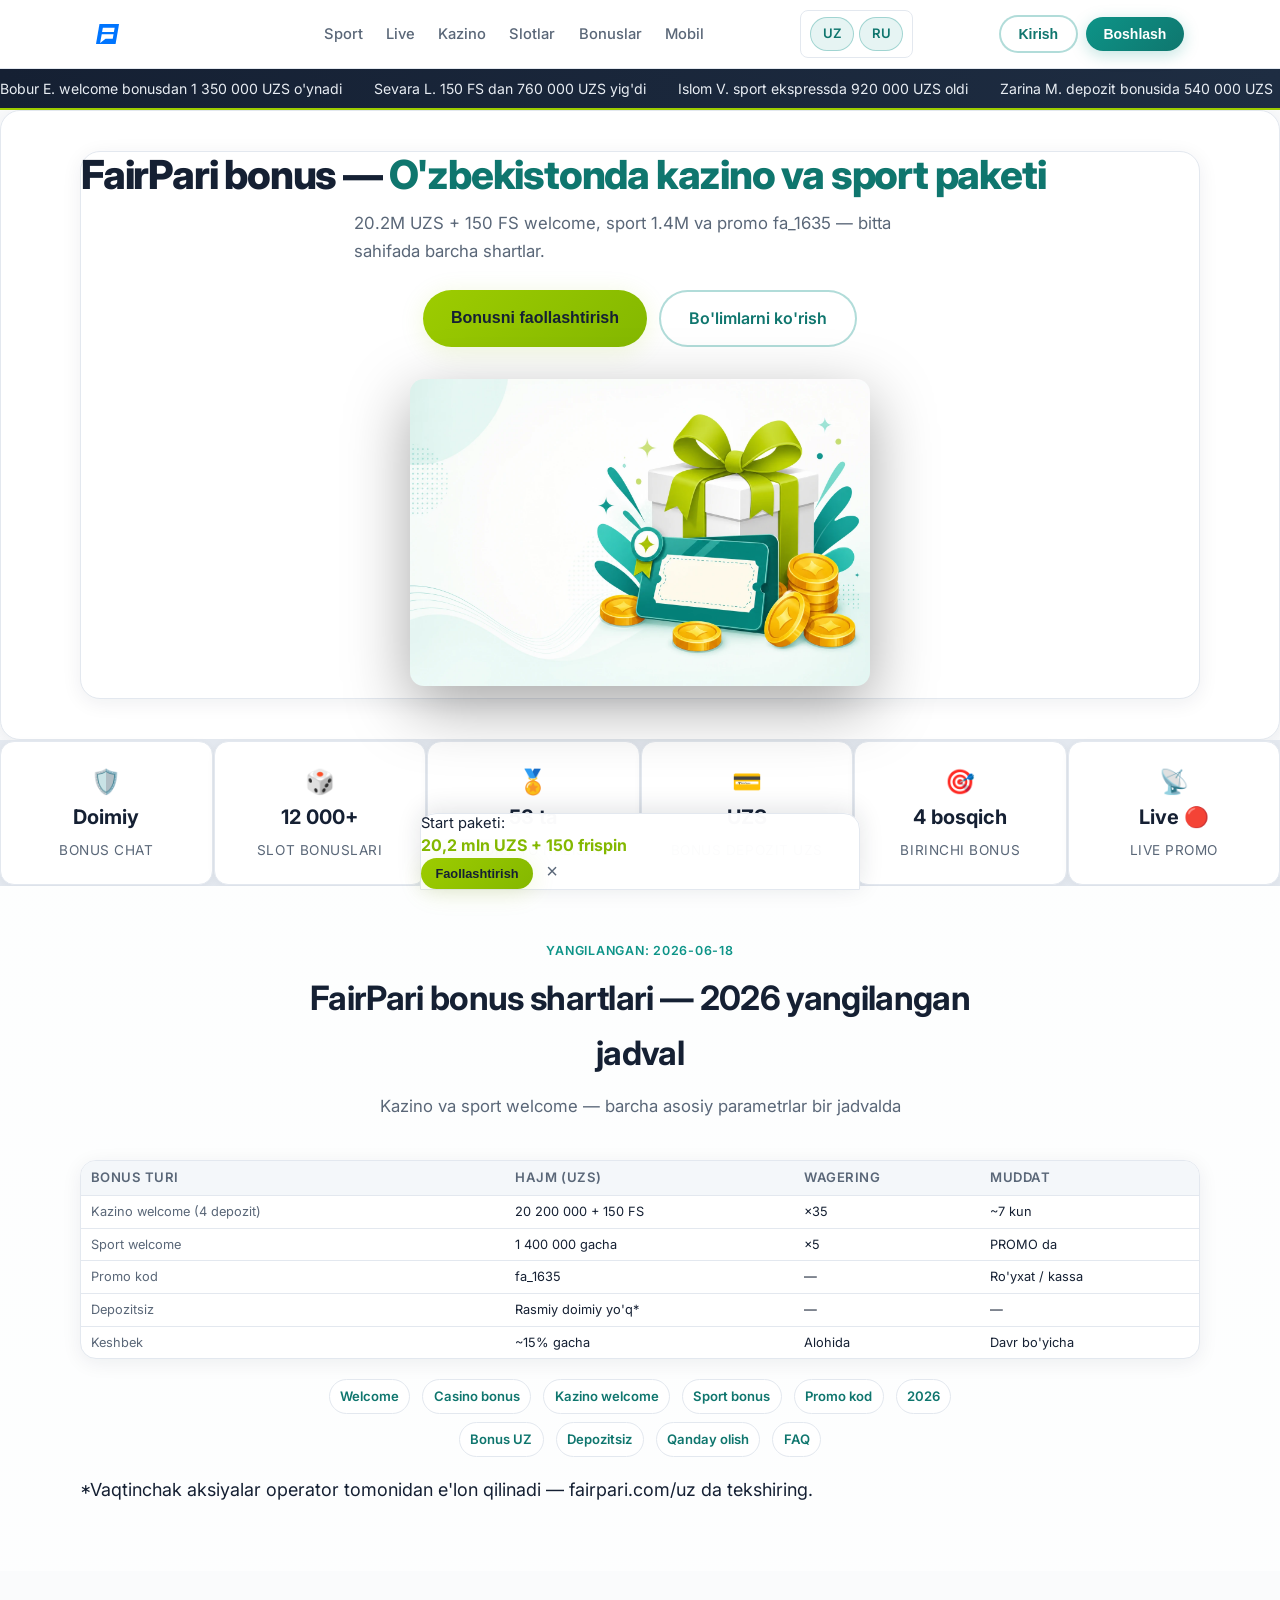
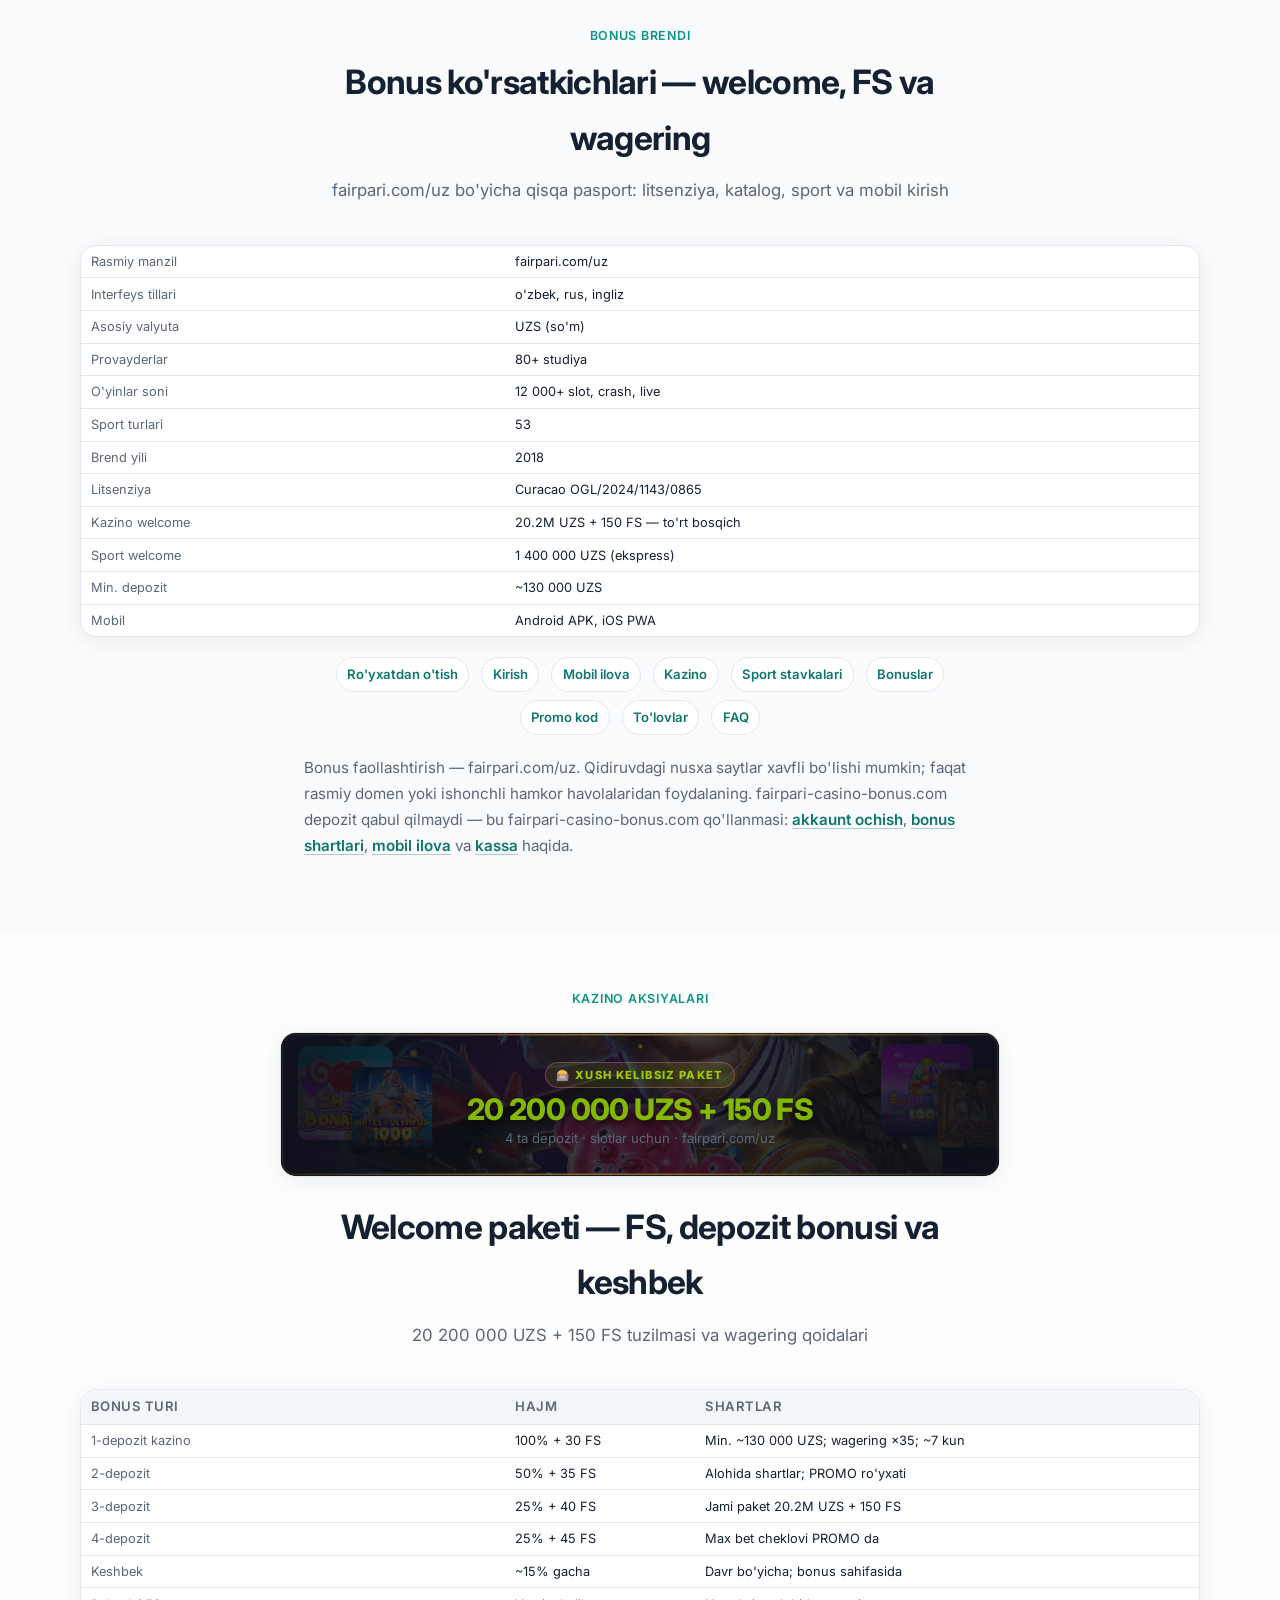
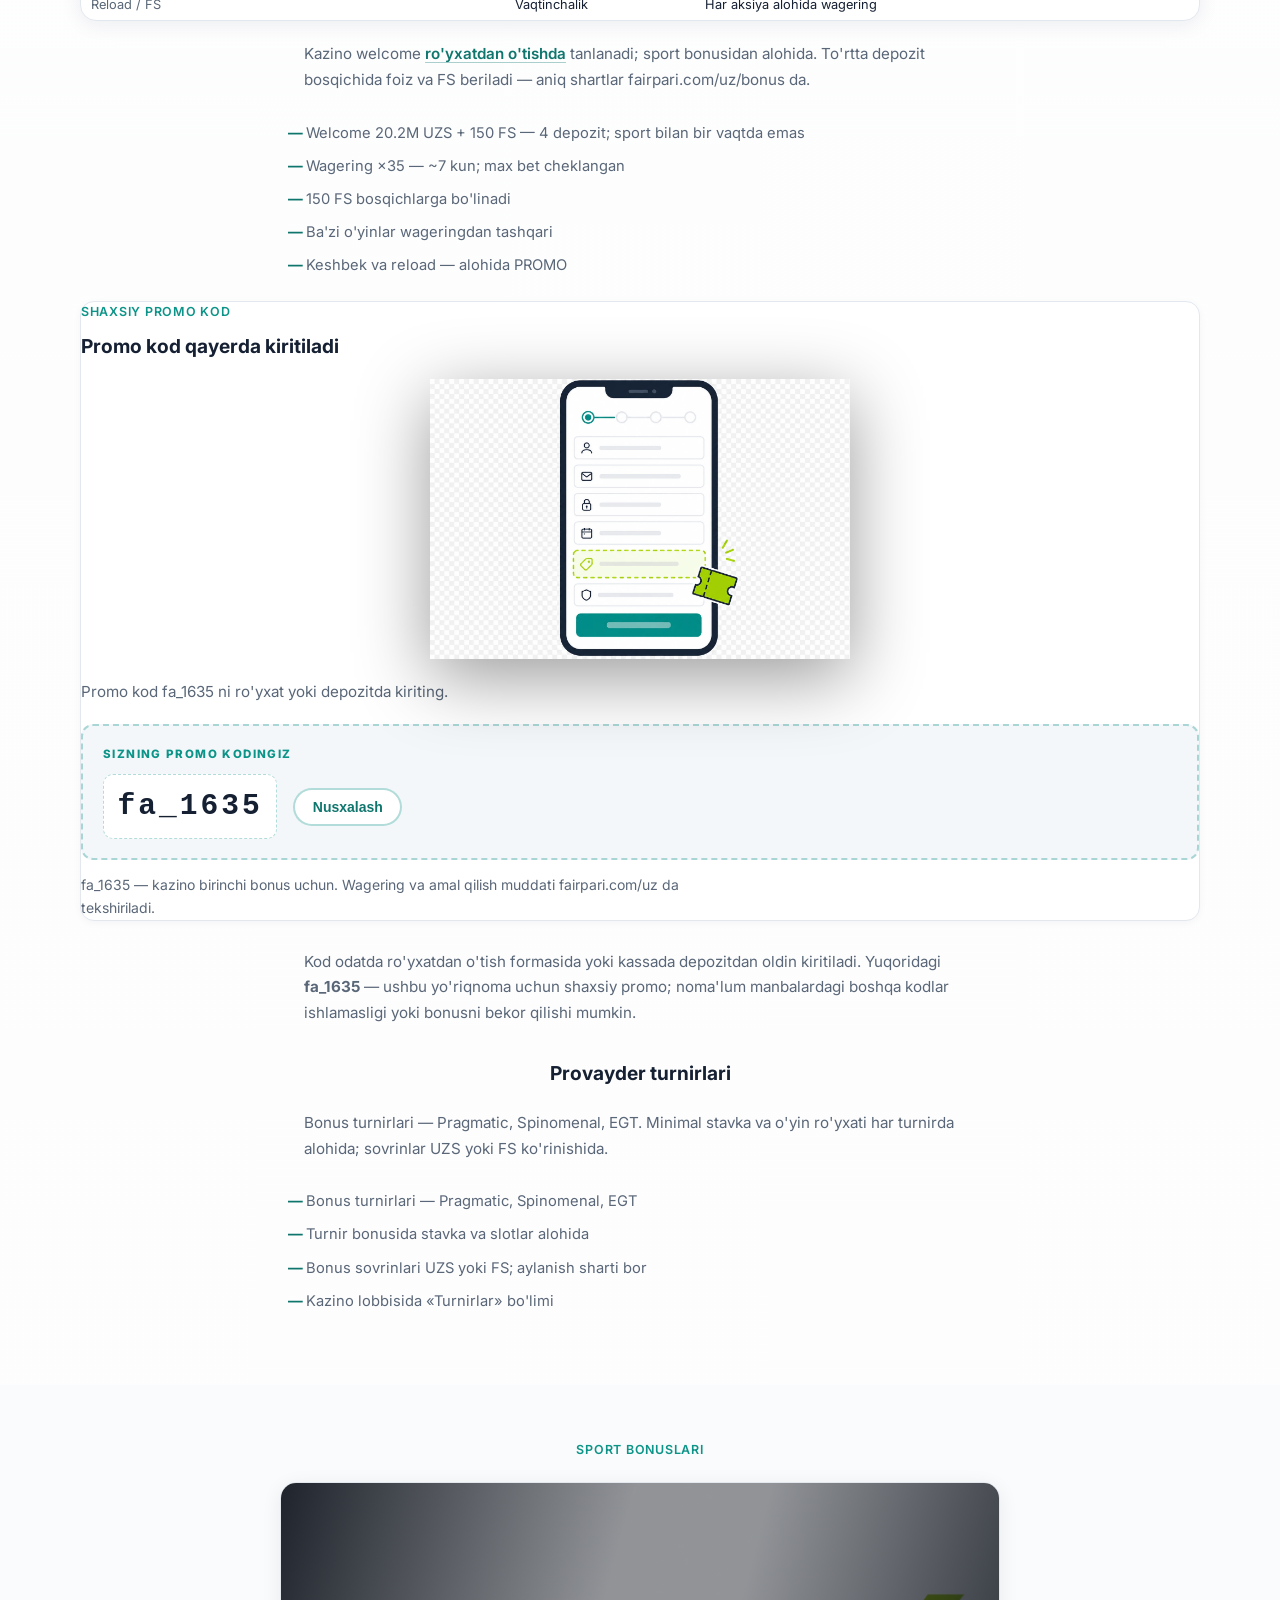
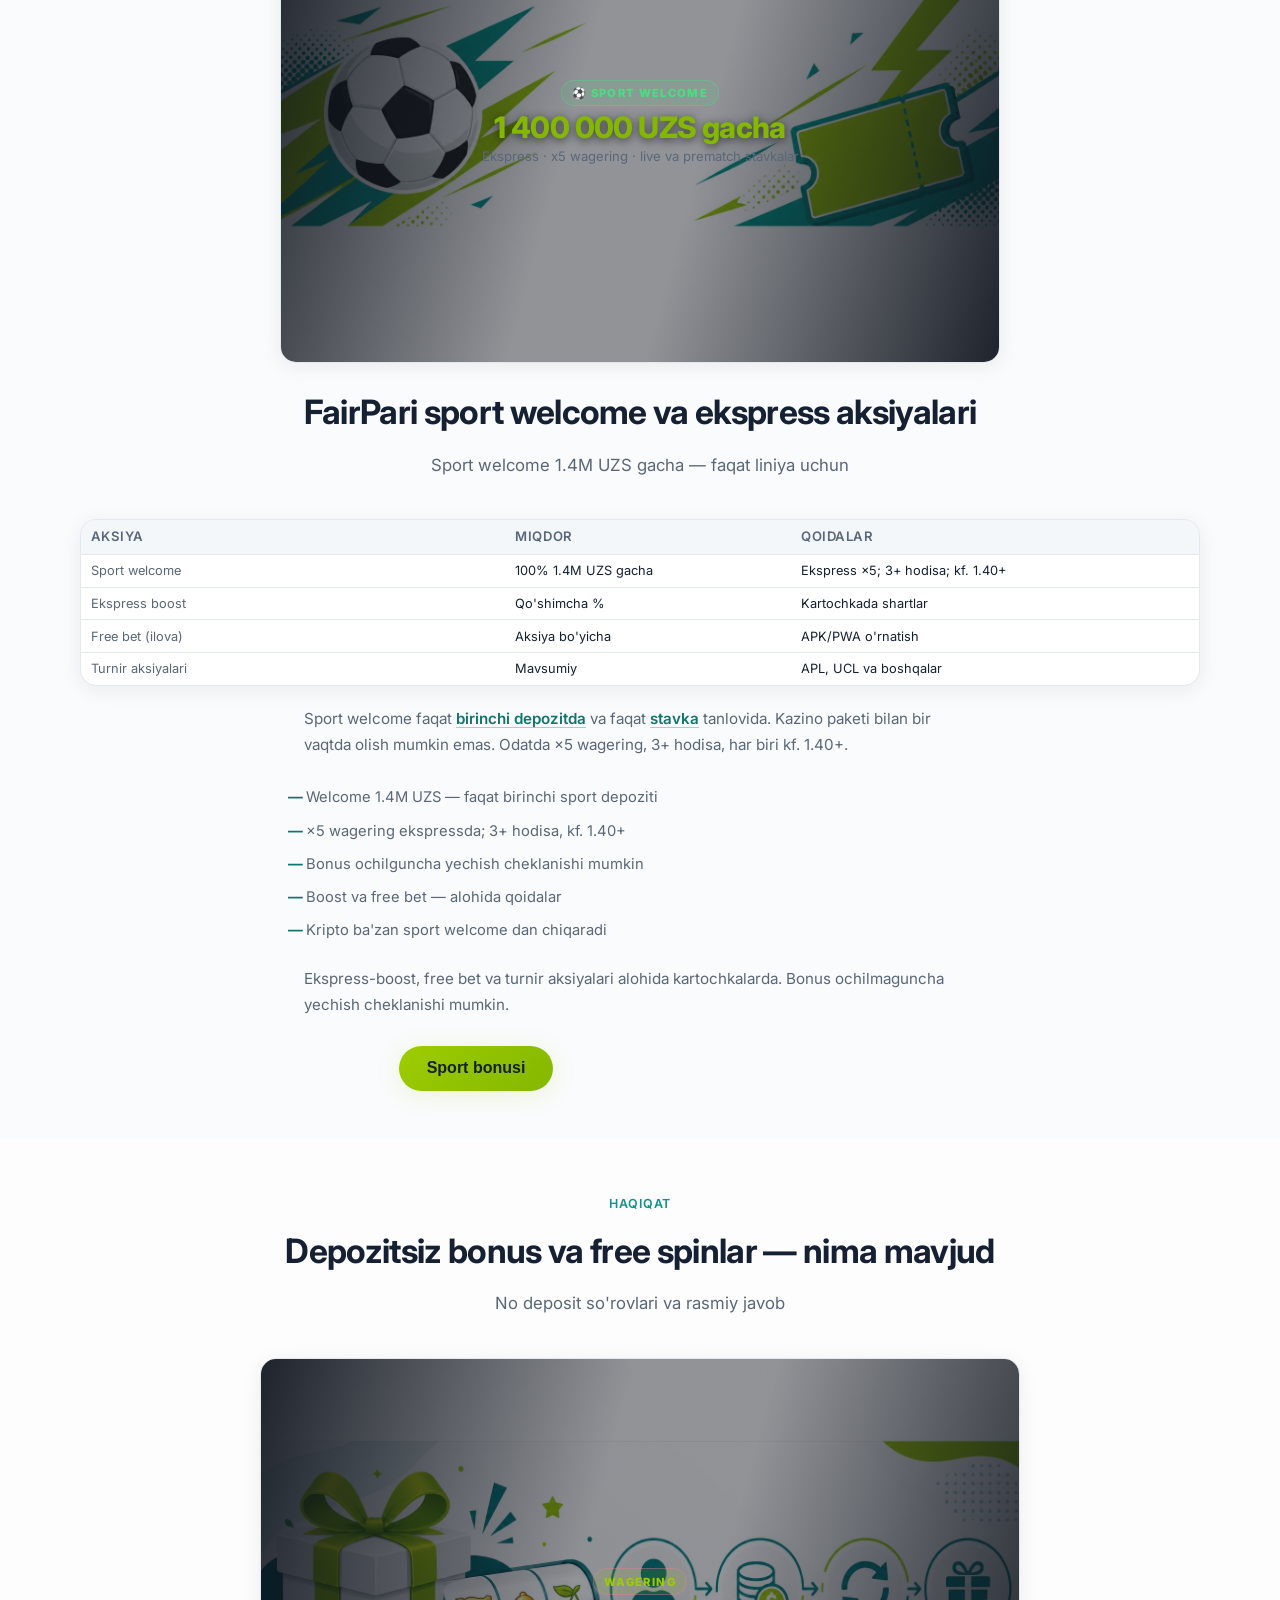
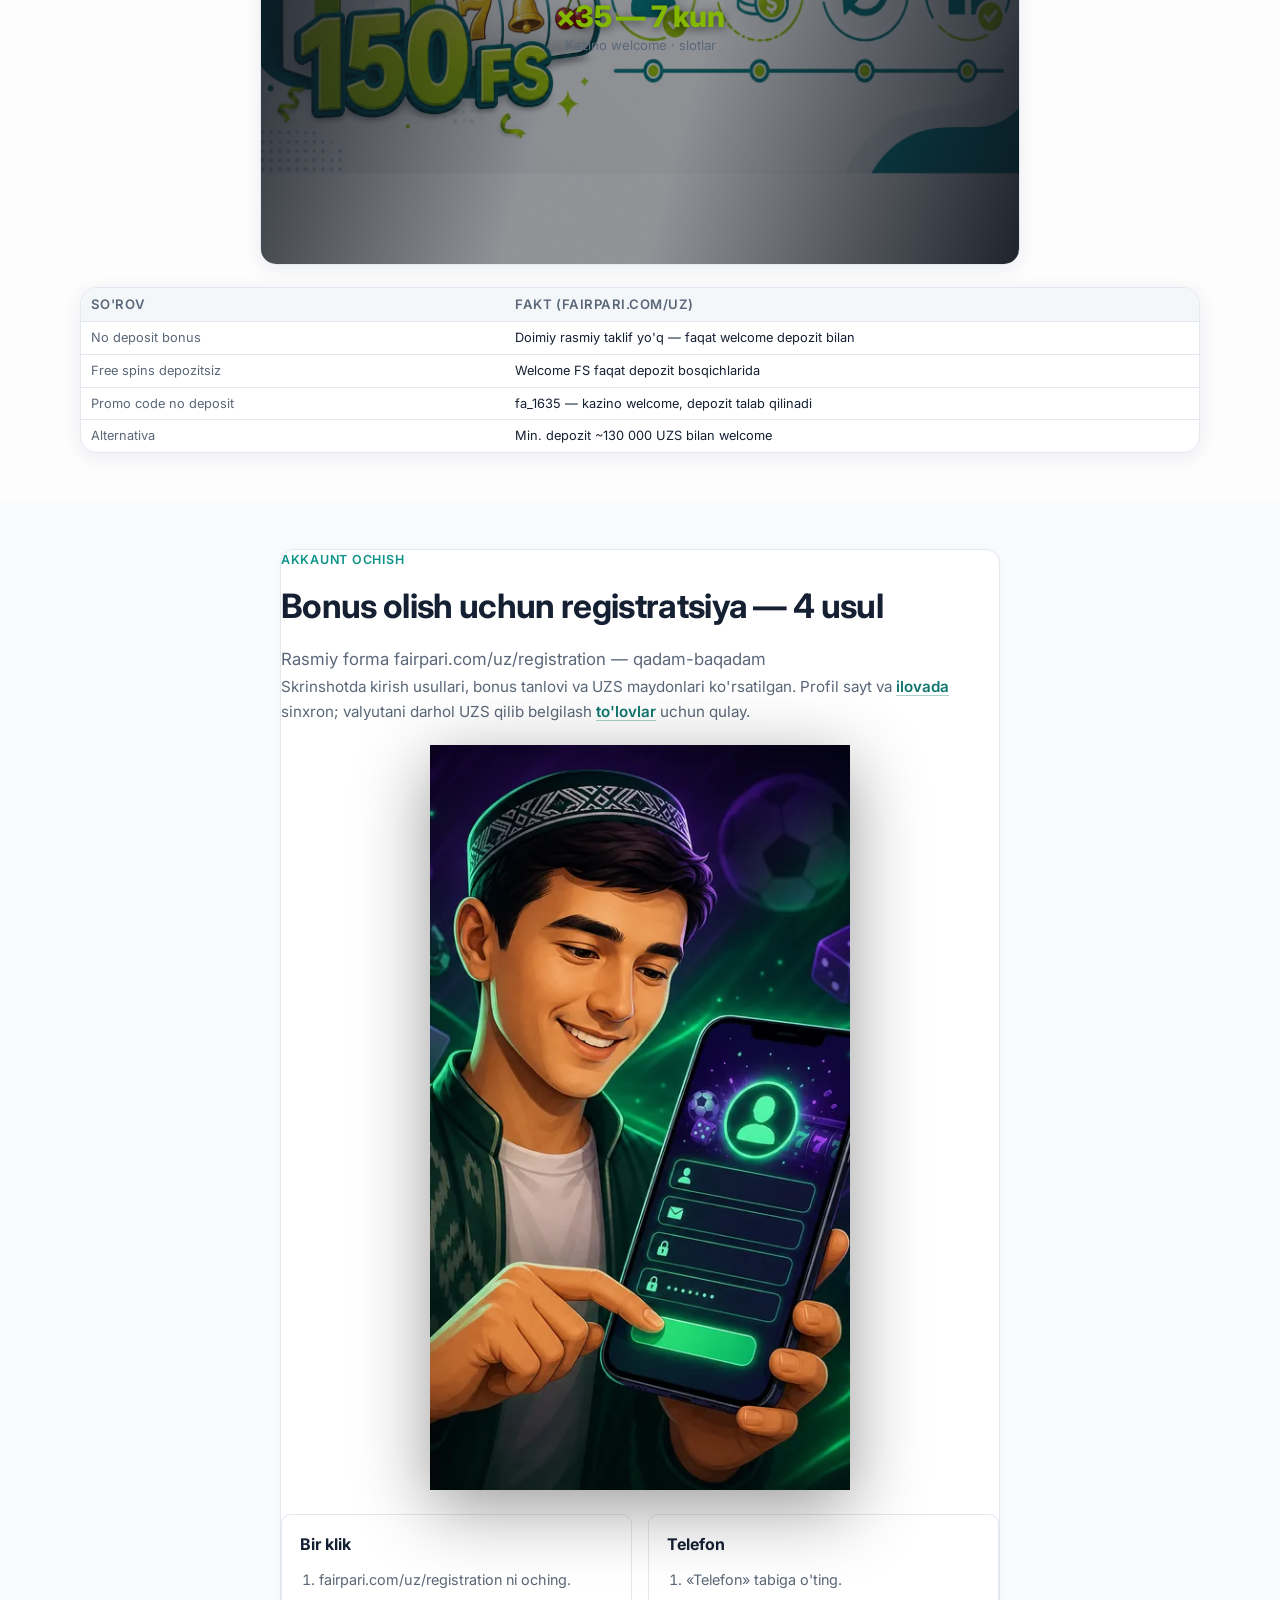
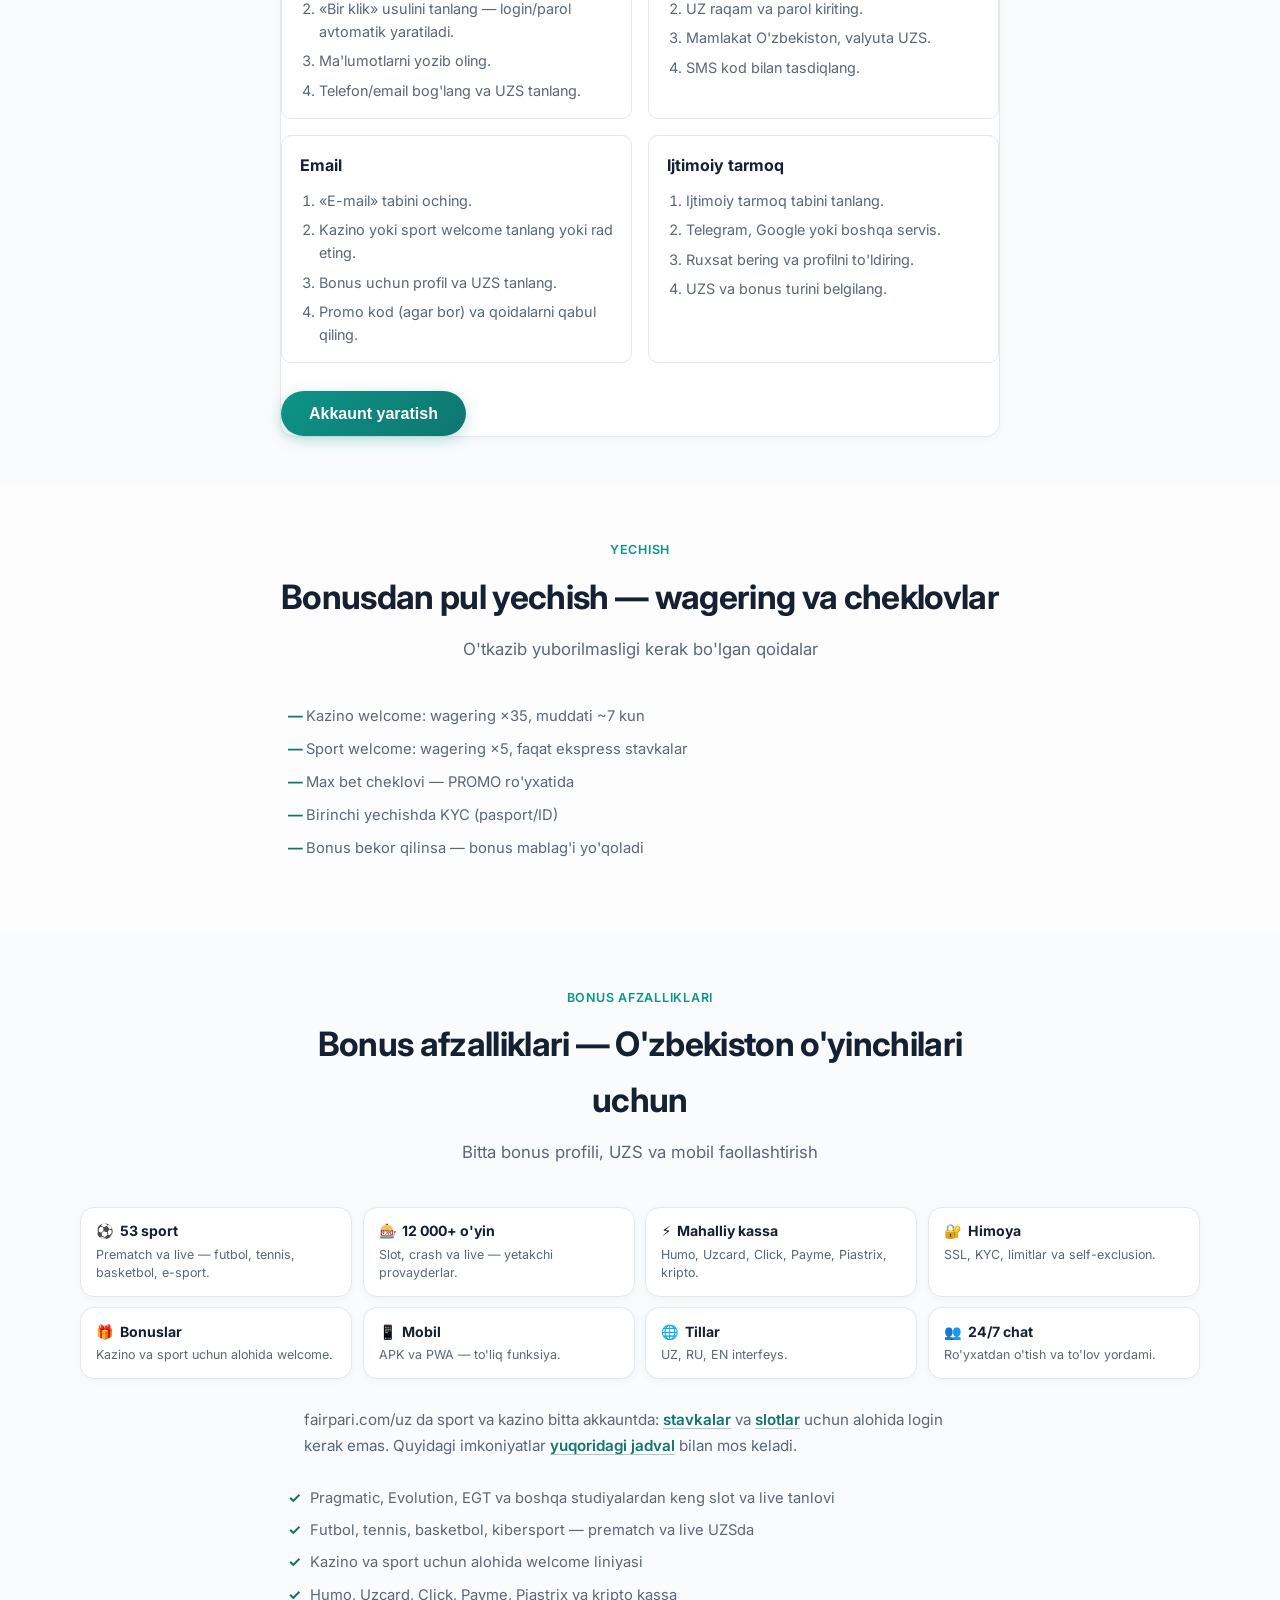
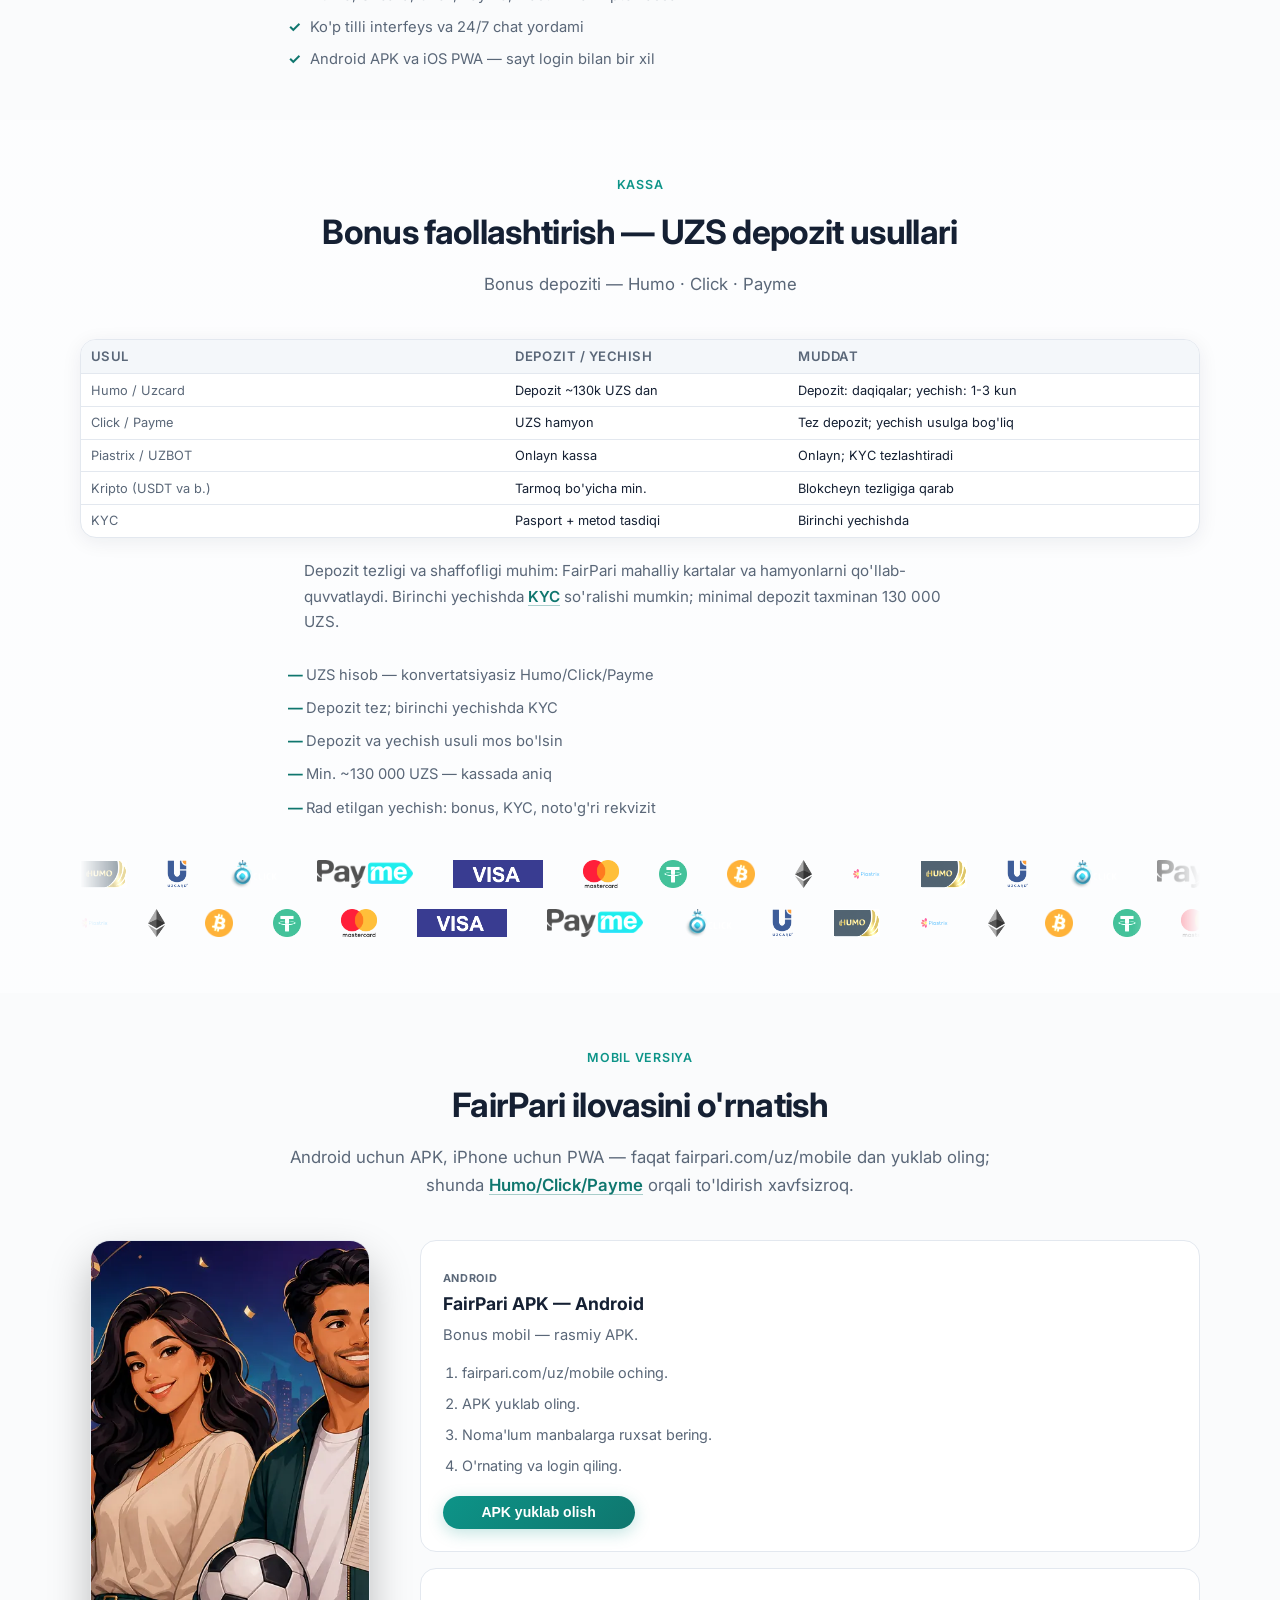
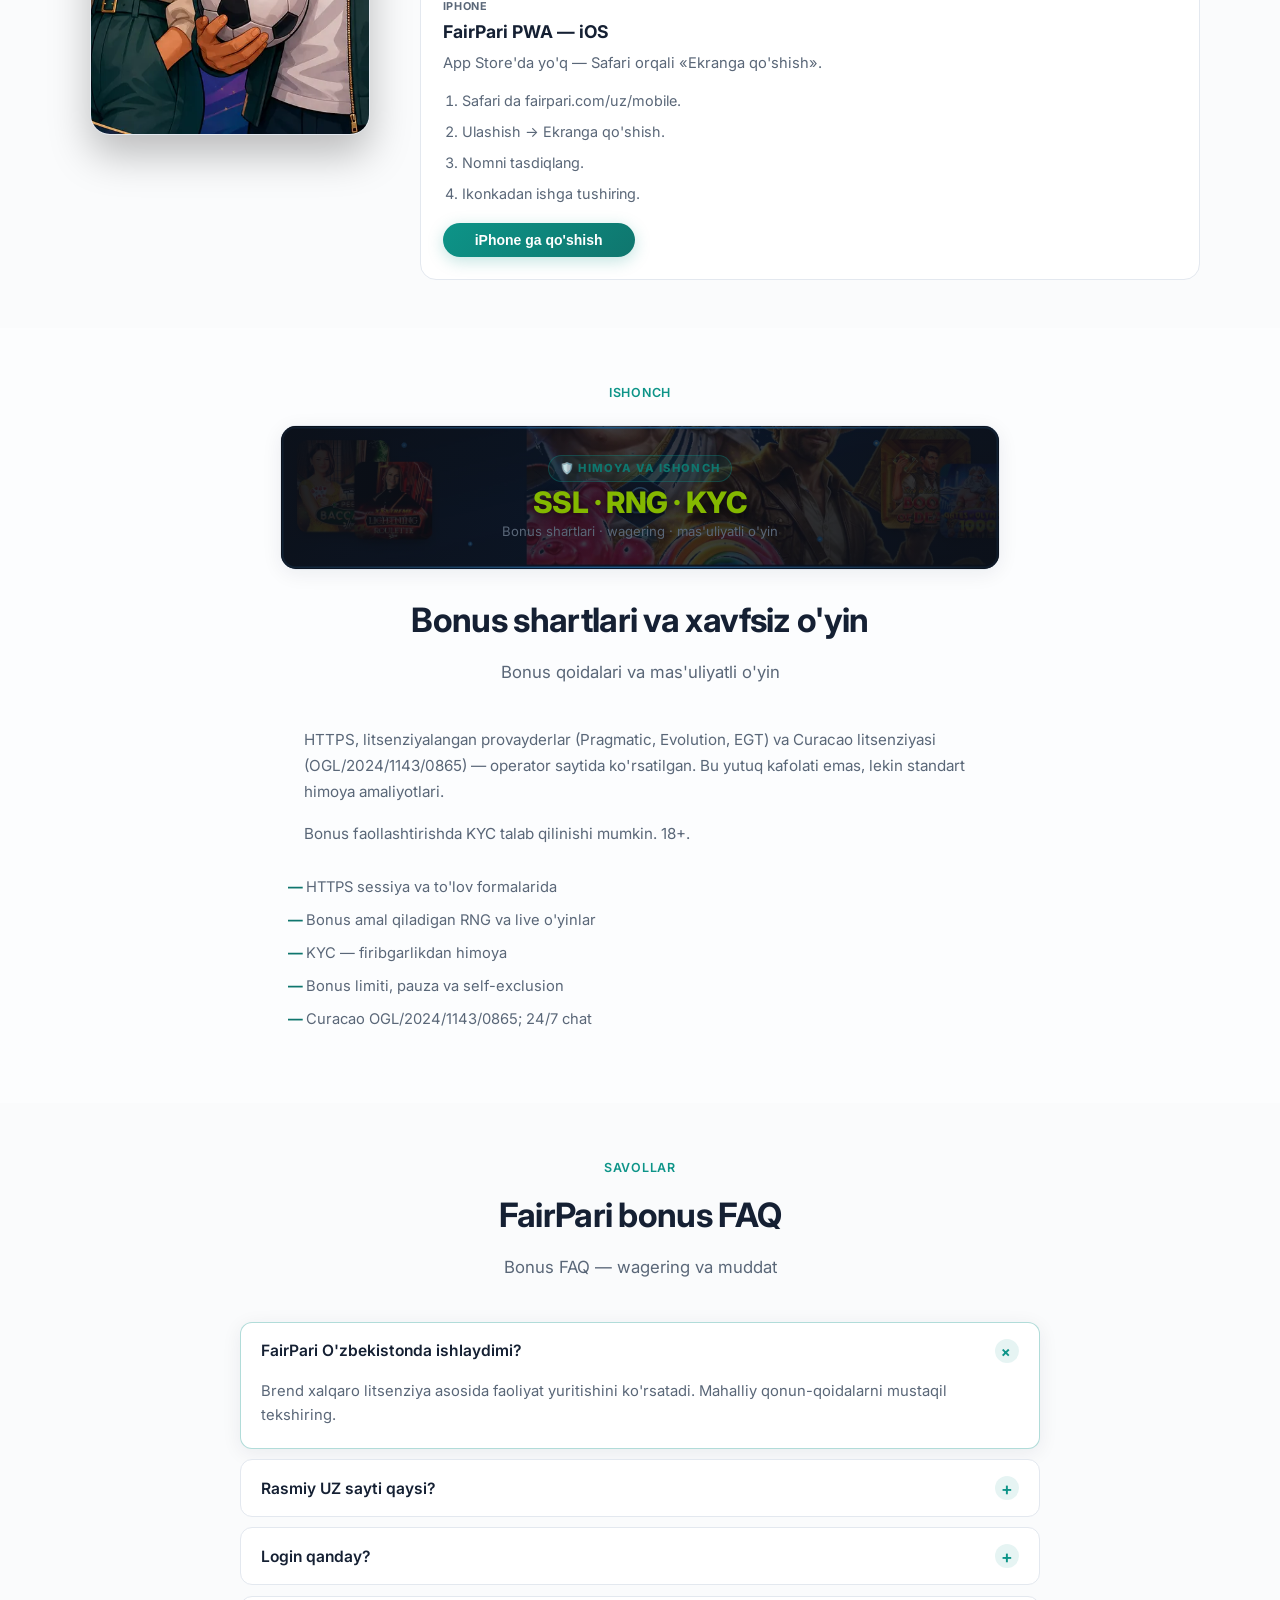
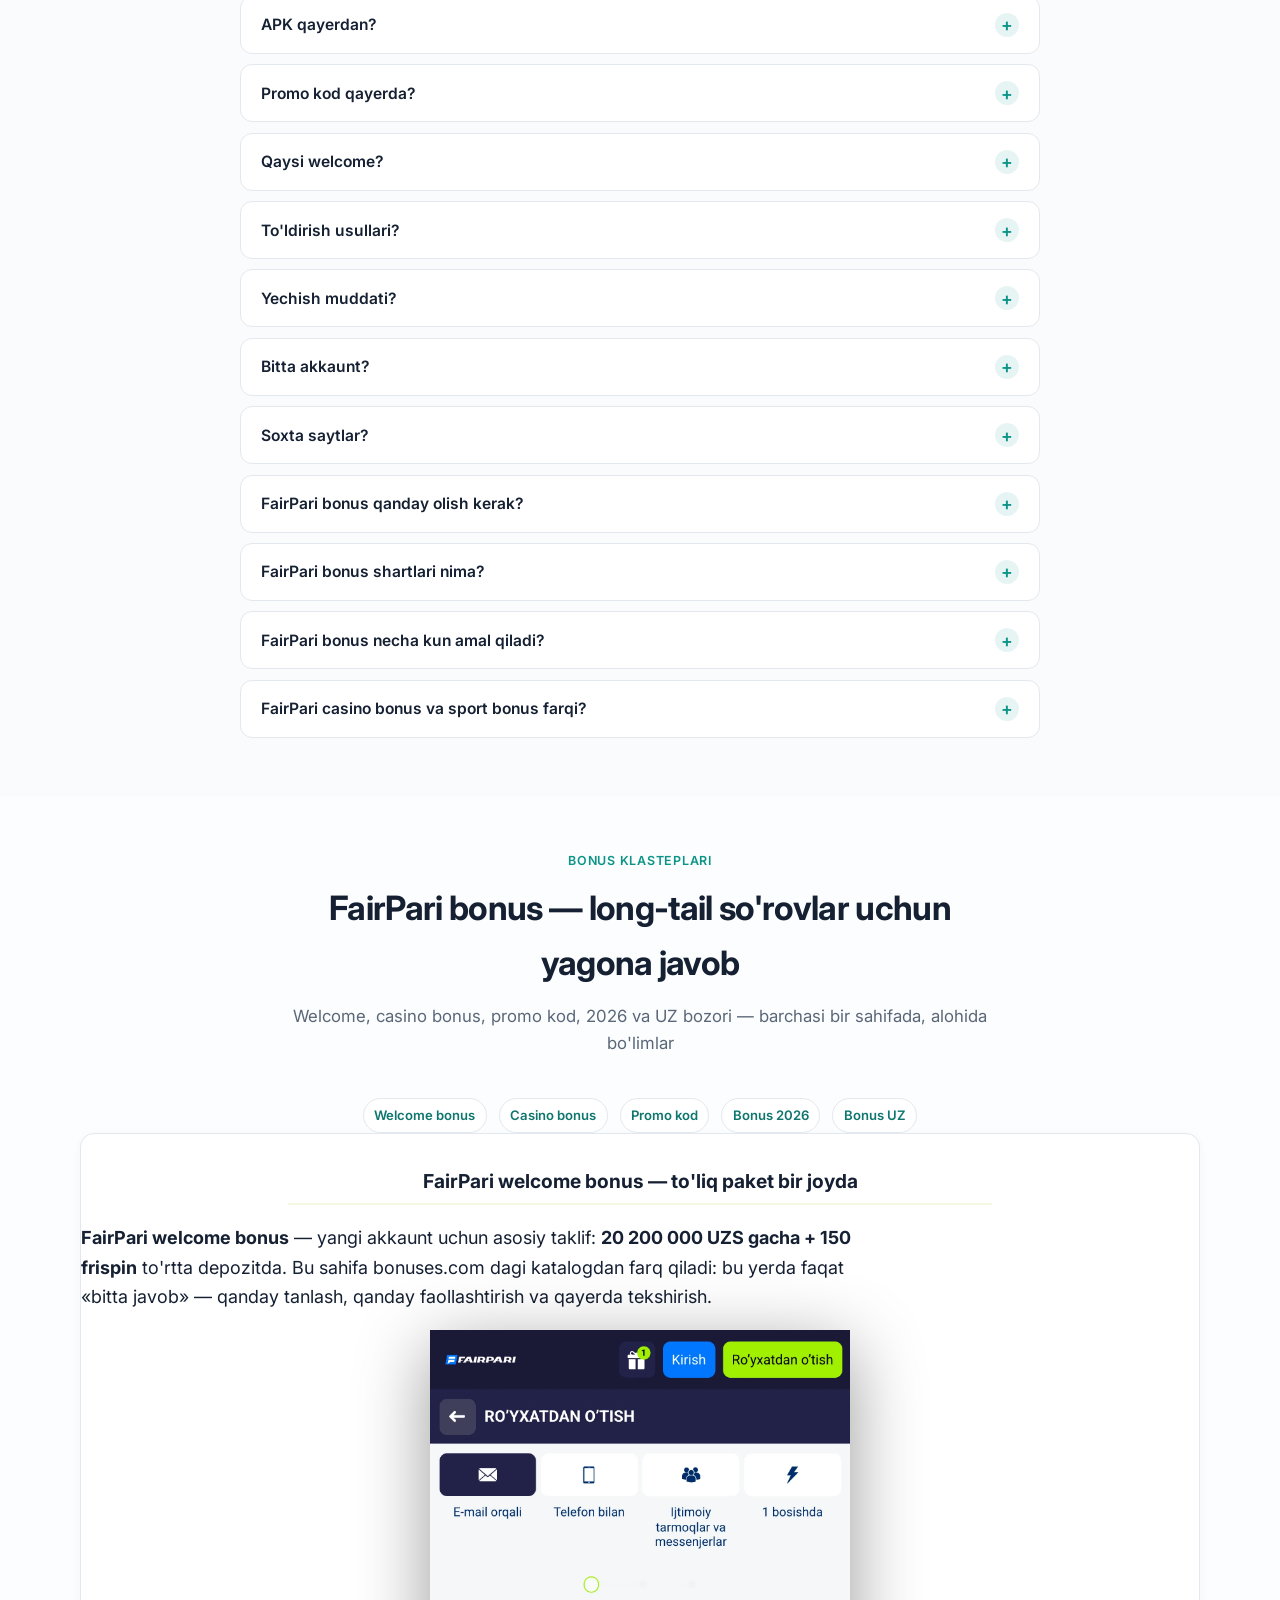
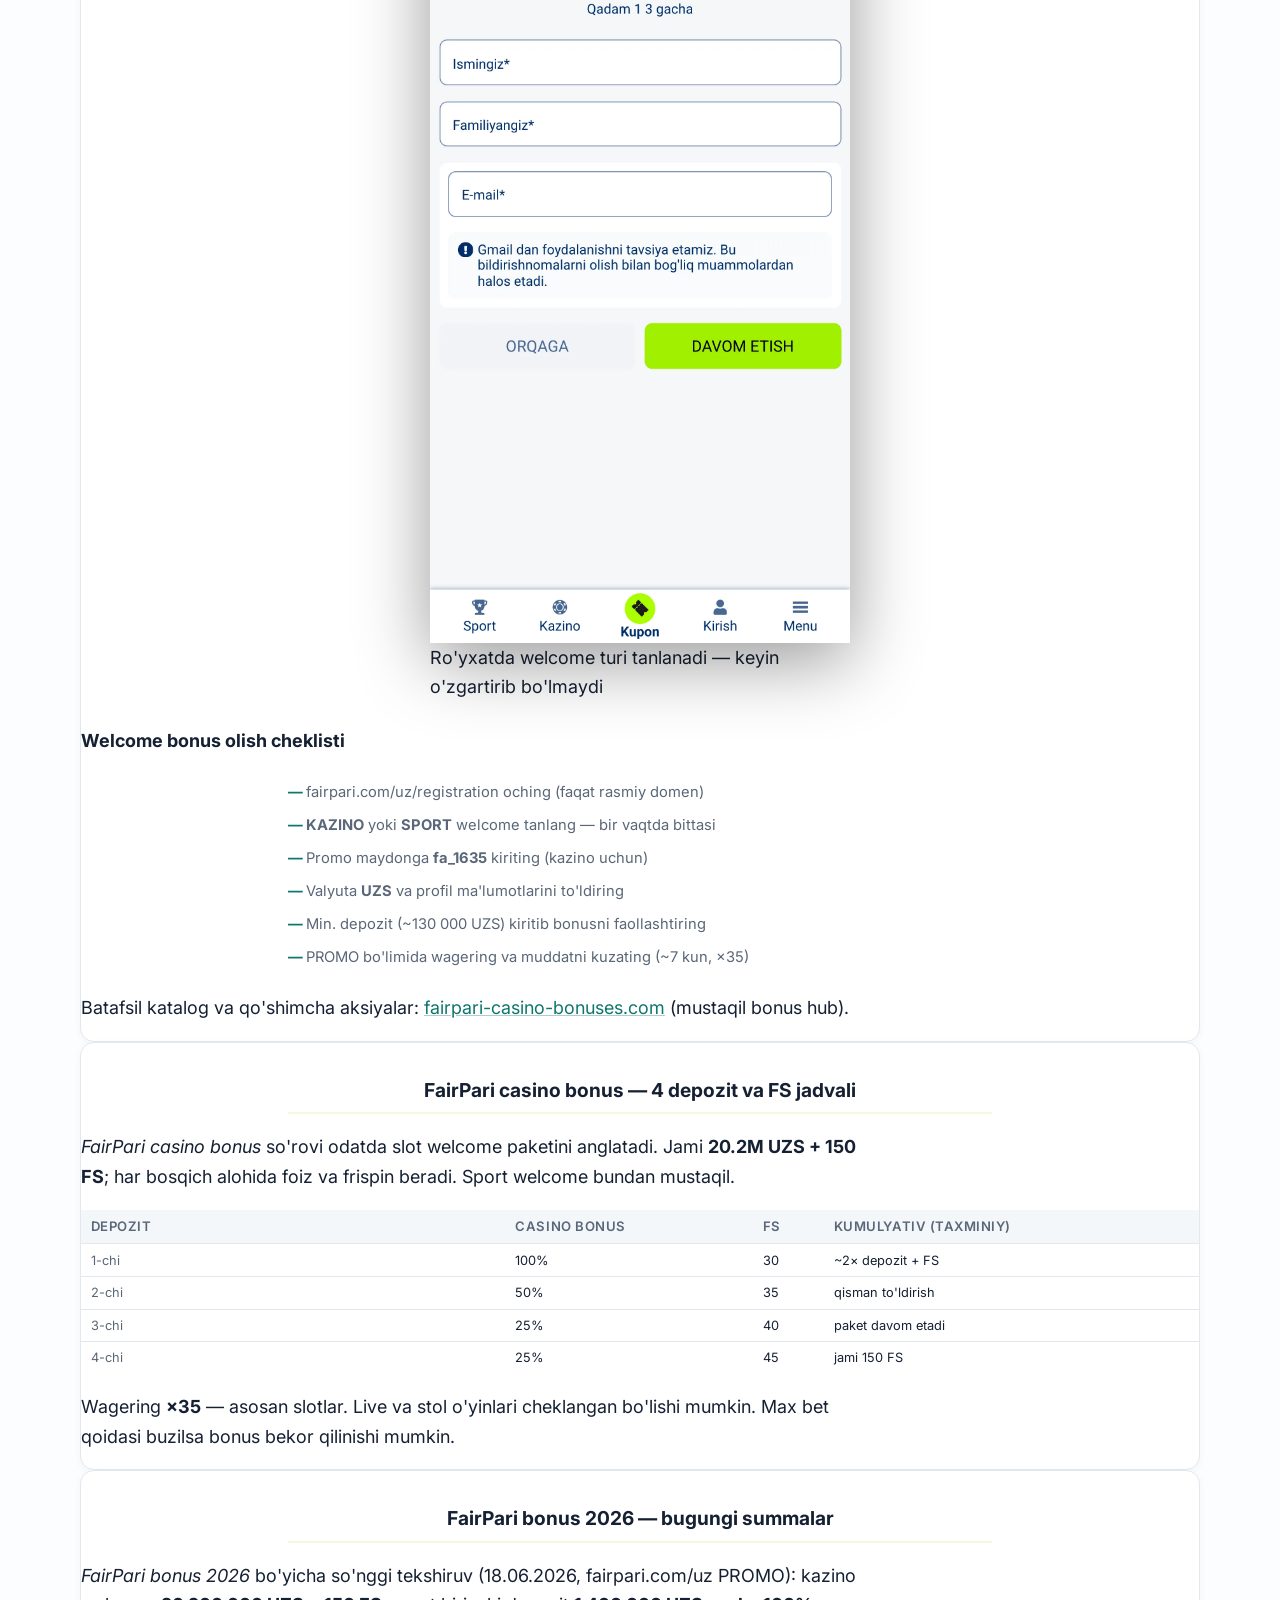
==== commit d7304d41: "Redesign fairpari-casino-bonus.com with light v2 template and fix CTAs. Add fairpari-v2.css for a cl" ====
--- a/index.html
+++ b/index.html
@@ -1,5 +1,5 @@
 <!DOCTYPE html>
-<html lang="uz-UZ" data-site="bonus-light" data-build="v2">
+<html data-template="v2" lang="uz-UZ" data-site="bonus-light" data-build="v2">
   <head>
     <meta charset="utf-8" />
     <meta name="viewport" content="width=device-width, initial-scale=1" />
@@ -12,8 +12,9 @@
     <link rel="icon" href="assets/favicon-32x32.png" type="image/png" sizes="32x32" />
     <link rel="icon" href="assets/favicon-16x16.png" type="image/png" sizes="16x16" />
     <link rel="apple-touch-icon" href="assets/apple-touch-icon.png" sizes="180x180" />
-    <link rel="stylesheet" href="css/style.css?v=20260618" />
-    <link rel="stylesheet" href="css/fairpari-light-theme.css?v=20260618" />
+    <link rel="stylesheet" href="css/style.css?v=20260618v2" />
+    <link rel="stylesheet" href="css/fairpari-light-theme.css?v=20260618v2" />
+    <link rel="stylesheet" href="css/fairpari-v2.css?v=20260618v2" />
     <link rel="canonical" href="https://fairpari-casino-bonus.com/" data-slot="meta.canonical" />
 
 
@@ -445,7 +446,7 @@
 <section class="section" id="bonus-summary">
   <div class="container">
     <header class="section__header">
-      <span class="section__eyebrow">Yangilangan: 2026-06-17</span>
+      <span class="section__eyebrow">Yangilangan: 2026-06-18</span>
       <h2 class="section__title">FairPari bonus shartlari — 2026 yangilangan jadval</h2>
       <p class="section__subtitle">Kazino va sport welcome — barcha asosiy parametrlar bir jadvalda</p>
     </header>
@@ -1164,7 +1165,7 @@
     <!-- FOOTER — FairPari APK -->
     
         <nav class="footer-links footer-links--audit" aria-label="Разделы">
-          <a href="">Главная</a>
+          <a href="/">Главная</a>
           <a href="ru/">Русская версия</a>
           <a href="/maxfiylik-siyosati">Конфиденциальность</a>
           <a href="/foydalanish-shartlari">Условия</a>
@@ -1250,7 +1251,7 @@
       </div>
     </aside>
 
-    <script src="js/partner.js?v=20260618b"></script>
-    <script src="js/main.js?v=20260618b"></script>
+    <script src="js/partner.js?v=20260618v2"></script>
+    <script src="js/main.js?v=20260618v2"></script>
   </body>
 </html>
--- a/css/fairpari-v2.css
+++ b/css/fairpari-v2.css
@@ -0,0 +1,422 @@
+/* fairpari-casino-bonus.com v2 — светлый информативный шаблон */
+@import url("https://fonts.googleapis.com/css2?family=Inter:wght@400;500;600;700;800&display=swap");
+
+html[data-template="v2"] {
+  --font-v2: "Inter", "Segoe UI", system-ui, -apple-system, Roboto, "Helvetica Neue", Arial, sans-serif;
+}
+
+html[data-template="v2"] body.site-fairpari-light,
+html[data-template="v2"] .site-fairpari-light {
+  --bg: #fafbfc;
+  --bg-elevated: #ffffff;
+  --bg-card: #ffffff;
+  --bg-card-hover: #f4f7fa;
+  --surface: #f4f7fa;
+  --ink: #152033;
+  --muted: #5a6778;
+  --accent: #0d9488;
+  --accent-bright: #0f766e;
+  --accent-dim: rgba(13, 148, 136, 0.1);
+  --gold: #9dcc00;
+  --gold-bright: #84b800;
+  --gold-dim: rgba(157, 204, 0, 0.12);
+  --border: #e3e8ef;
+  --border-strong: rgba(13, 148, 136, 0.32);
+  --shadow: 0 4px 20px rgba(21, 32, 51, 0.07);
+  --shadow-glow: 0 4px 24px rgba(157, 204, 0, 0.15);
+  --header-h: 68px;
+  --max: 1120px;
+}
+
+html[data-template="v2"] body.site-fairpari-light {
+  font-family: var(--font-v2);
+  font-size: 18px;
+  line-height: 1.65;
+  background: linear-gradient(180deg, #fafbfc 0%, #f4f7fa 100%);
+  color: var(--ink);
+}
+
+html[data-template="v2"] .site-fairpari-light a {
+  color: var(--accent-bright);
+  text-decoration-color: rgba(15, 118, 110, 0.35);
+}
+
+html[data-template="v2"] .site-fairpari-light a:hover {
+  color: #0d9488;
+}
+
+/* Header */
+html[data-template="v2"] .site-fairpari-light .site-header {
+  background: rgba(255, 255, 255, 0.97);
+  border-bottom: 1px solid var(--border);
+  box-shadow: 0 1px 0 rgba(21, 32, 51, 0.04);
+  position: sticky;
+  top: 0;
+  z-index: 100;
+}
+
+html[data-template="v2"] .site-fairpari-light .nav-desktop a {
+  color: var(--muted);
+  font-weight: 500;
+  font-size: 0.92rem;
+  padding: 0.4rem 0.65rem;
+  border-radius: 8px;
+  transition: background 0.15s, color 0.15s;
+}
+
+html[data-template="v2"] .site-fairpari-light .nav-desktop a:hover {
+  color: var(--ink);
+  background: var(--accent-dim);
+}
+
+html[data-template="v2"] .site-fairpari-light .lang-switch__link {
+  font-size: 0.82rem;
+  font-weight: 600;
+  padding: 0.35rem 0.7rem;
+  border-radius: 999px;
+  border: 1px solid var(--border-strong);
+  color: var(--accent-bright);
+  background: var(--accent-dim);
+  text-decoration: none;
+}
+
+html[data-template="v2"] .site-fairpari-light .lang-switch__link:hover {
+  background: var(--accent);
+  color: #fff;
+}
+
+html[data-template="v2"] .site-fairpari-light .nav-toggle {
+  border: 1px solid var(--border);
+  background: #fff;
+  border-radius: 10px;
+}
+
+html[data-template="v2"] .site-fairpari-light .nav-mobile {
+  background: #fff;
+  border-top: 1px solid var(--border);
+  box-shadow: 0 12px 32px rgba(21, 32, 51, 0.1);
+}
+
+html[data-template="v2"] .site-fairpari-light .nav-mobile a {
+  color: var(--ink);
+  border-bottom: 1px solid var(--border);
+}
+
+/* Buttons — ensure clickable */
+html[data-template="v2"] .site-fairpari-light .js-go-partner {
+  cursor: pointer;
+  pointer-events: auto;
+}
+
+html[data-template="v2"] .site-fairpari-light .btn--primary {
+  background: linear-gradient(135deg, var(--accent) 0%, var(--accent-bright) 100%);
+  color: #fff;
+  border: none;
+  font-weight: 600;
+  box-shadow: 0 4px 16px rgba(13, 148, 136, 0.25);
+}
+
+html[data-template="v2"] .site-fairpari-light .btn--primary:hover {
+  transform: translateY(-1px);
+  box-shadow: 0 6px 20px rgba(13, 148, 136, 0.3);
+}
+
+html[data-template="v2"] .site-fairpari-light .btn--gold {
+  background: linear-gradient(135deg, var(--gold) 0%, var(--gold-bright) 100%);
+  color: #152033;
+  font-weight: 700;
+  border: none;
+  box-shadow: var(--shadow-glow);
+}
+
+html[data-template="v2"] .site-fairpari-light .btn--gold:hover {
+  transform: translateY(-1px);
+  filter: brightness(1.03);
+}
+
+html[data-template="v2"] .site-fairpari-light .btn--ghost {
+  border: 2px solid var(--border-strong);
+  color: var(--accent-bright);
+  background: #fff;
+  font-weight: 600;
+}
+
+html[data-template="v2"] .site-fairpari-light .btn--ghost:hover {
+  background: var(--accent-dim);
+}
+
+/* Live wins ticker */
+html[data-template="v2"] .site-fairpari-light .live-wins {
+  background: linear-gradient(90deg, #152033 0%, #1e2d42 100%);
+  border-bottom: 2px solid var(--gold);
+}
+
+html[data-template="v2"] .site-fairpari-light .live-wins__item {
+  color: #e8edf3;
+  font-size: 0.88rem;
+}
+
+/* Hero */
+html[data-template="v2"] .site-fairpari-light .hero__banner,
+html[data-template="v2"] .site-fairpari-light .hero__slide-inner--split {
+  background: #fff;
+  border: 1px solid var(--border);
+  border-radius: 20px;
+  box-shadow: var(--shadow);
+}
+
+html[data-template="v2"] .site-fairpari-light .hero__copy .hero__title {
+  color: var(--ink);
+  font-size: clamp(1.75rem, 4vw, 2.5rem);
+  line-height: 1.15;
+}
+
+html[data-template="v2"] .site-fairpari-light .hero__copy .hero__title em {
+  color: var(--accent-bright);
+  font-style: normal;
+}
+
+html[data-template="v2"] .site-fairpari-light .hero__copy .hero__subtitle {
+  color: var(--muted);
+  font-size: 1.05rem;
+  max-width: 52ch;
+}
+
+html[data-template="v2"] .site-fairpari-light .hero__art img {
+  border-radius: 14px;
+}
+
+/* Stats */
+html[data-template="v2"] .site-fairpari-light .stats-bar--cards .stat-item {
+  background: #fff;
+  border: 1px solid var(--border);
+  border-radius: 14px;
+  box-shadow: 0 2px 8px rgba(21, 32, 51, 0.04);
+  transition: border-color 0.15s, box-shadow 0.15s;
+}
+
+html[data-template="v2"] .site-fairpari-light .stats-bar--cards .stat-item:hover {
+  border-color: var(--border-strong);
+  box-shadow: var(--shadow);
+}
+
+html[data-template="v2"] .site-fairpari-light .stat-item__value {
+  color: var(--ink);
+  font-weight: 700;
+}
+
+html[data-template="v2"] .site-fairpari-light .stat-item__label {
+  color: var(--muted);
+  font-size: 0.85rem;
+}
+
+/* Sections */
+html[data-template="v2"] .site-fairpari-light .section {
+  padding-block: 3rem;
+}
+
+html[data-template="v2"] .site-fairpari-light .section:nth-child(even) {
+  background: rgba(255, 255, 255, 0.7);
+}
+
+html[data-template="v2"] .site-fairpari-light .section__eyebrow {
+  color: var(--accent);
+  font-weight: 600;
+  letter-spacing: 0.06em;
+  text-transform: uppercase;
+  font-size: 0.78rem;
+}
+
+html[data-template="v2"] .site-fairpari-light .section__title {
+  color: var(--ink);
+  font-weight: 700;
+  letter-spacing: -0.02em;
+}
+
+html[data-template="v2"] .site-fairpari-light .section__subtitle {
+  color: var(--muted);
+}
+
+/* Tables */
+html[data-template="v2"] .site-fairpari-light .data-table-wrap {
+  background: #fff;
+  border: 1px solid var(--border);
+  border-radius: 16px;
+  overflow: hidden;
+  box-shadow: var(--shadow);
+}
+
+html[data-template="v2"] .site-fairpari-light .data-table th {
+  background: #f4f7fa;
+  color: var(--muted);
+  font-size: 0.82rem;
+  text-transform: uppercase;
+  letter-spacing: 0.04em;
+}
+
+html[data-template="v2"] .site-fairpari-light .data-table td {
+  border-color: var(--border);
+}
+
+html[data-template="v2"] .site-fairpari-light .data-table tr:hover td {
+  background: rgba(13, 148, 136, 0.04);
+}
+
+/* Cards & blocks */
+html[data-template="v2"] .site-fairpari-light .feature-card,
+html[data-template="v2"] .site-fairpari-light .hub-card,
+html[data-template="v2"] .site-fairpari-light .brand-card,
+html[data-template="v2"] .site-fairpari-light .review-card,
+html[data-template="v2"] .site-fairpari-light .content-block,
+html[data-template="v2"] .site-fairpari-light .seo-block {
+  background: #fff;
+  border: 1px solid var(--border);
+  border-radius: 14px;
+  box-shadow: 0 2px 8px rgba(21, 32, 51, 0.04);
+}
+
+html[data-template="v2"] .site-fairpari-light .seo-block h2,
+html[data-template="v2"] .site-fairpari-light .seo-block h3 {
+  color: var(--ink);
+  border-bottom: 2px solid var(--gold-dim);
+  padding-bottom: 0.35rem;
+}
+
+html[data-template="v2"] .site-fairpari-light .promo-block__code-panel {
+  background: #f4f7fa;
+  border: 2px dashed var(--border-strong);
+  border-radius: 12px;
+}
+
+html[data-template="v2"] .site-fairpari-light .section-banner {
+  border-radius: 16px;
+  overflow: hidden;
+  border: 1px solid var(--border);
+}
+
+html[data-template="v2"] .site-fairpari-light .section-banner__title {
+  color: var(--gold-bright) !important;
+}
+
+/* FAQ */
+html[data-template="v2"] .site-fairpari-light .faq-item {
+  background: #fff;
+  border: 1px solid var(--border);
+  border-radius: 12px;
+  margin-bottom: 0.65rem;
+}
+
+html[data-template="v2"] .site-fairpari-light .faq-item.is-open {
+  border-color: var(--border-strong);
+  box-shadow: var(--shadow);
+}
+
+html[data-template="v2"] .site-fairpari-light .faq-item__question {
+  color: var(--ink);
+  font-weight: 600;
+}
+
+/* App platforms */
+html[data-template="v2"] .site-fairpari-light .app-platform {
+  background: #fff;
+  border: 1px solid var(--border);
+  border-radius: 16px;
+}
+
+/* Footer */
+html[data-template="v2"] .site-fairpari-light .site-footer {
+  background: #fff;
+  border-top: 1px solid var(--border);
+  color: var(--muted);
+}
+
+html[data-template="v2"] .site-fairpari-light .site-footer h4 {
+  color: var(--ink);
+}
+
+html[data-template="v2"] .site-fairpari-light .footer-disclaimer {
+  border-top: 1px solid var(--border);
+  padding-top: 1rem;
+  font-size: 0.88rem;
+}
+
+html[data-template="v2"] .site-fairpari-light .footer-badges {
+  gap: 0.75rem;
+}
+
+/* Sticky CTA */
+html[data-template="v2"] .site-fairpari-light .sticky-cta__panel {
+  background: rgba(255, 255, 255, 0.98);
+  border: 1px solid var(--border);
+  box-shadow: 0 -4px 24px rgba(21, 32, 51, 0.12);
+  border-radius: 16px 16px 0 0;
+}
+
+html[data-template="v2"] .site-fairpari-light .sticky-cta__highlight {
+  color: var(--gold-bright);
+}
+
+html[data-template="v2"] .site-fairpari-light .back-to-top {
+  background: #fff;
+  border: 1px solid var(--border);
+  color: var(--accent);
+  box-shadow: var(--shadow);
+}
+
+html[data-template="v2"] .site-fairpari-light .back-to-top:hover {
+  background: var(--accent);
+  color: #fff;
+}
+
+/* Legal pages */
+html[data-template="v2"] .site-fairpari-light .legal-doc h1 {
+  color: var(--ink);
+  font-weight: 700;
+}
+
+html[data-template="v2"] .site-fairpari-light .legal-doc h2 {
+  color: var(--ink);
+  margin-top: 1.75rem;
+}
+
+html[data-template="v2"] .site-fairpari-light .legal-doc__nav a {
+  background: #fff;
+  border: 1px solid var(--border);
+  border-radius: 8px;
+  padding: 0.5rem 0.85rem;
+  font-size: 0.9rem;
+}
+
+html[data-template="v2"] .site-fairpari-light .breadcrumbs {
+  color: var(--muted);
+  font-size: 0.9rem;
+}
+
+/* Typography */
+html[data-template="v2"] .site-fairpari-light p {
+  max-width: 72ch;
+}
+
+html[data-template="v2"] .site-fairpari-light .container {
+  max-width: var(--max);
+}
+
+/* Mobile */
+@media (max-width: 768px) {
+  html[data-template="v2"] body.site-fairpari-light {
+    font-size: 17px;
+  }
+
+  html[data-template="v2"] .site-fairpari-light .hero__slide-inner--split {
+    padding: 1.25rem;
+  }
+
+  html[data-template="v2"] .site-fairpari-light .stats-bar--cards {
+    grid-template-columns: repeat(2, 1fr);
+  }
+
+  html[data-template="v2"] .site-fairpari-light .sticky-cta__panel {
+    flex-wrap: wrap;
+    gap: 0.5rem;
+  }
+}
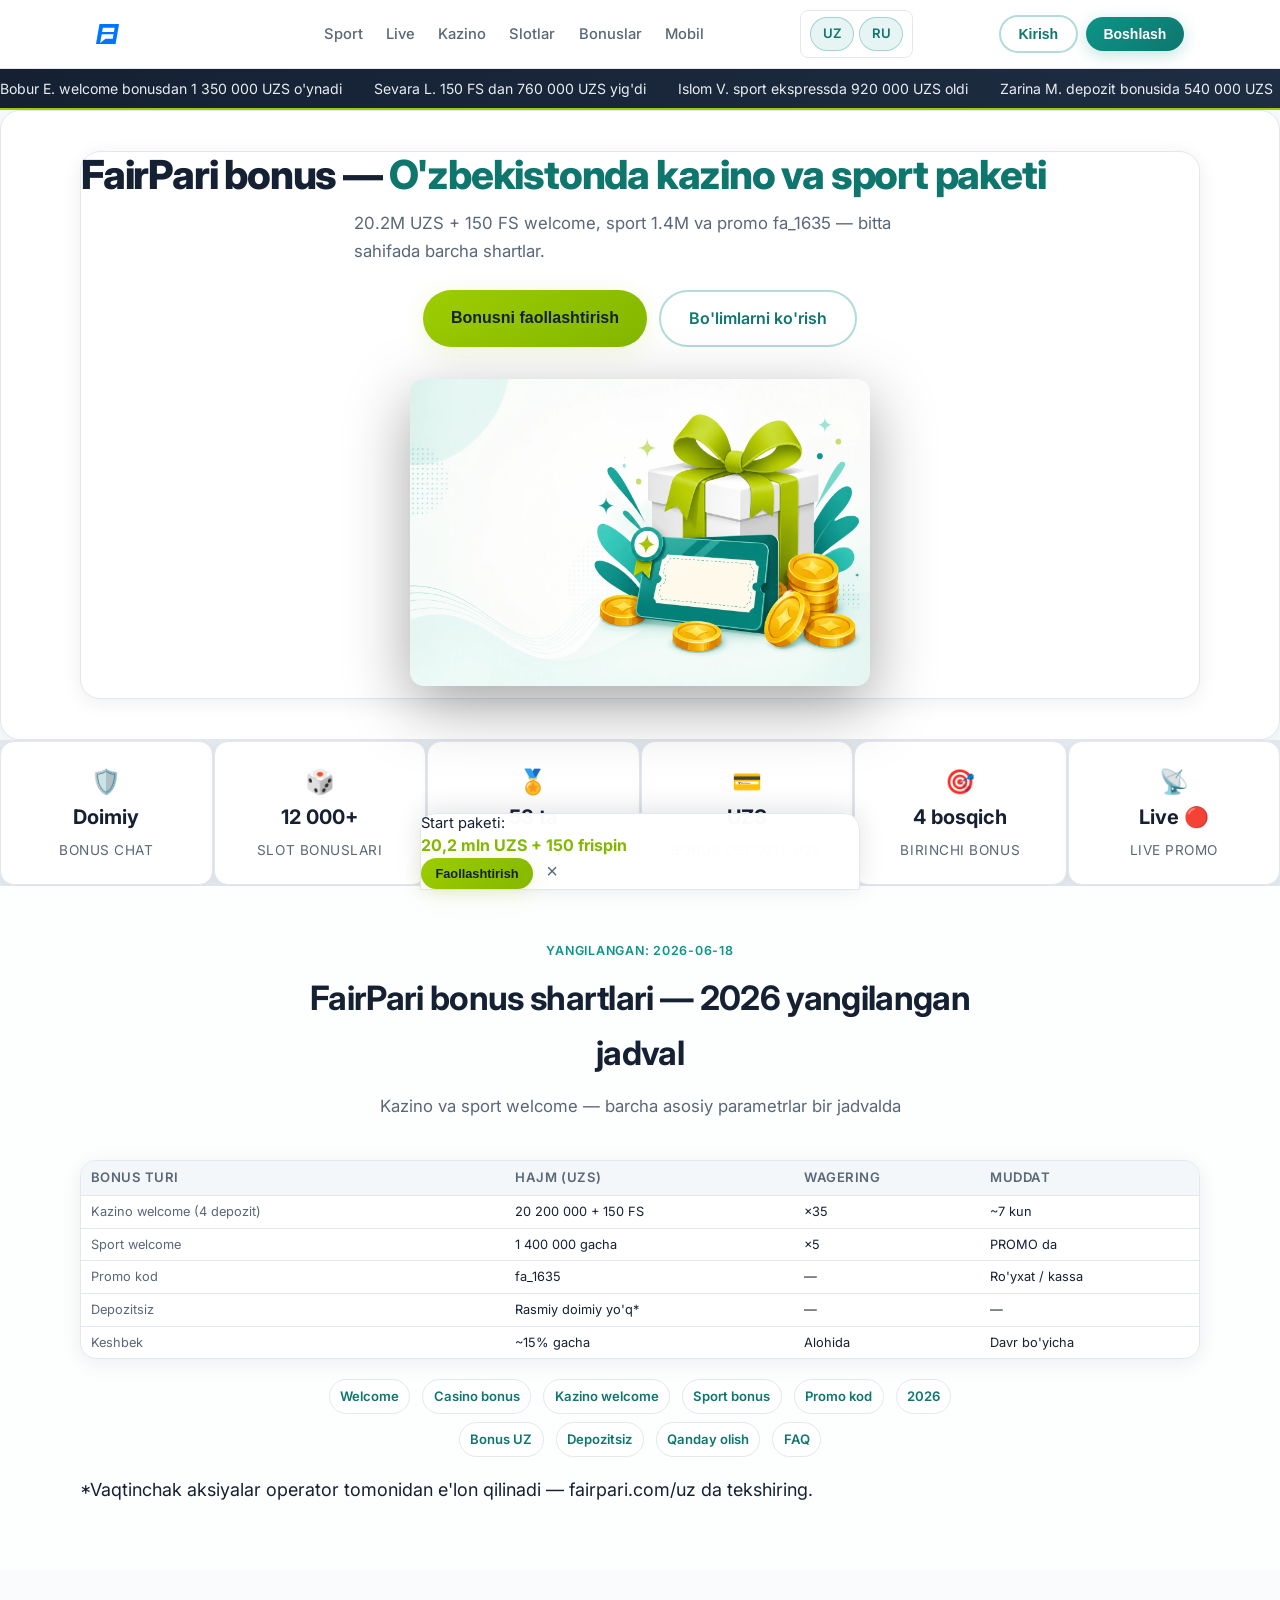
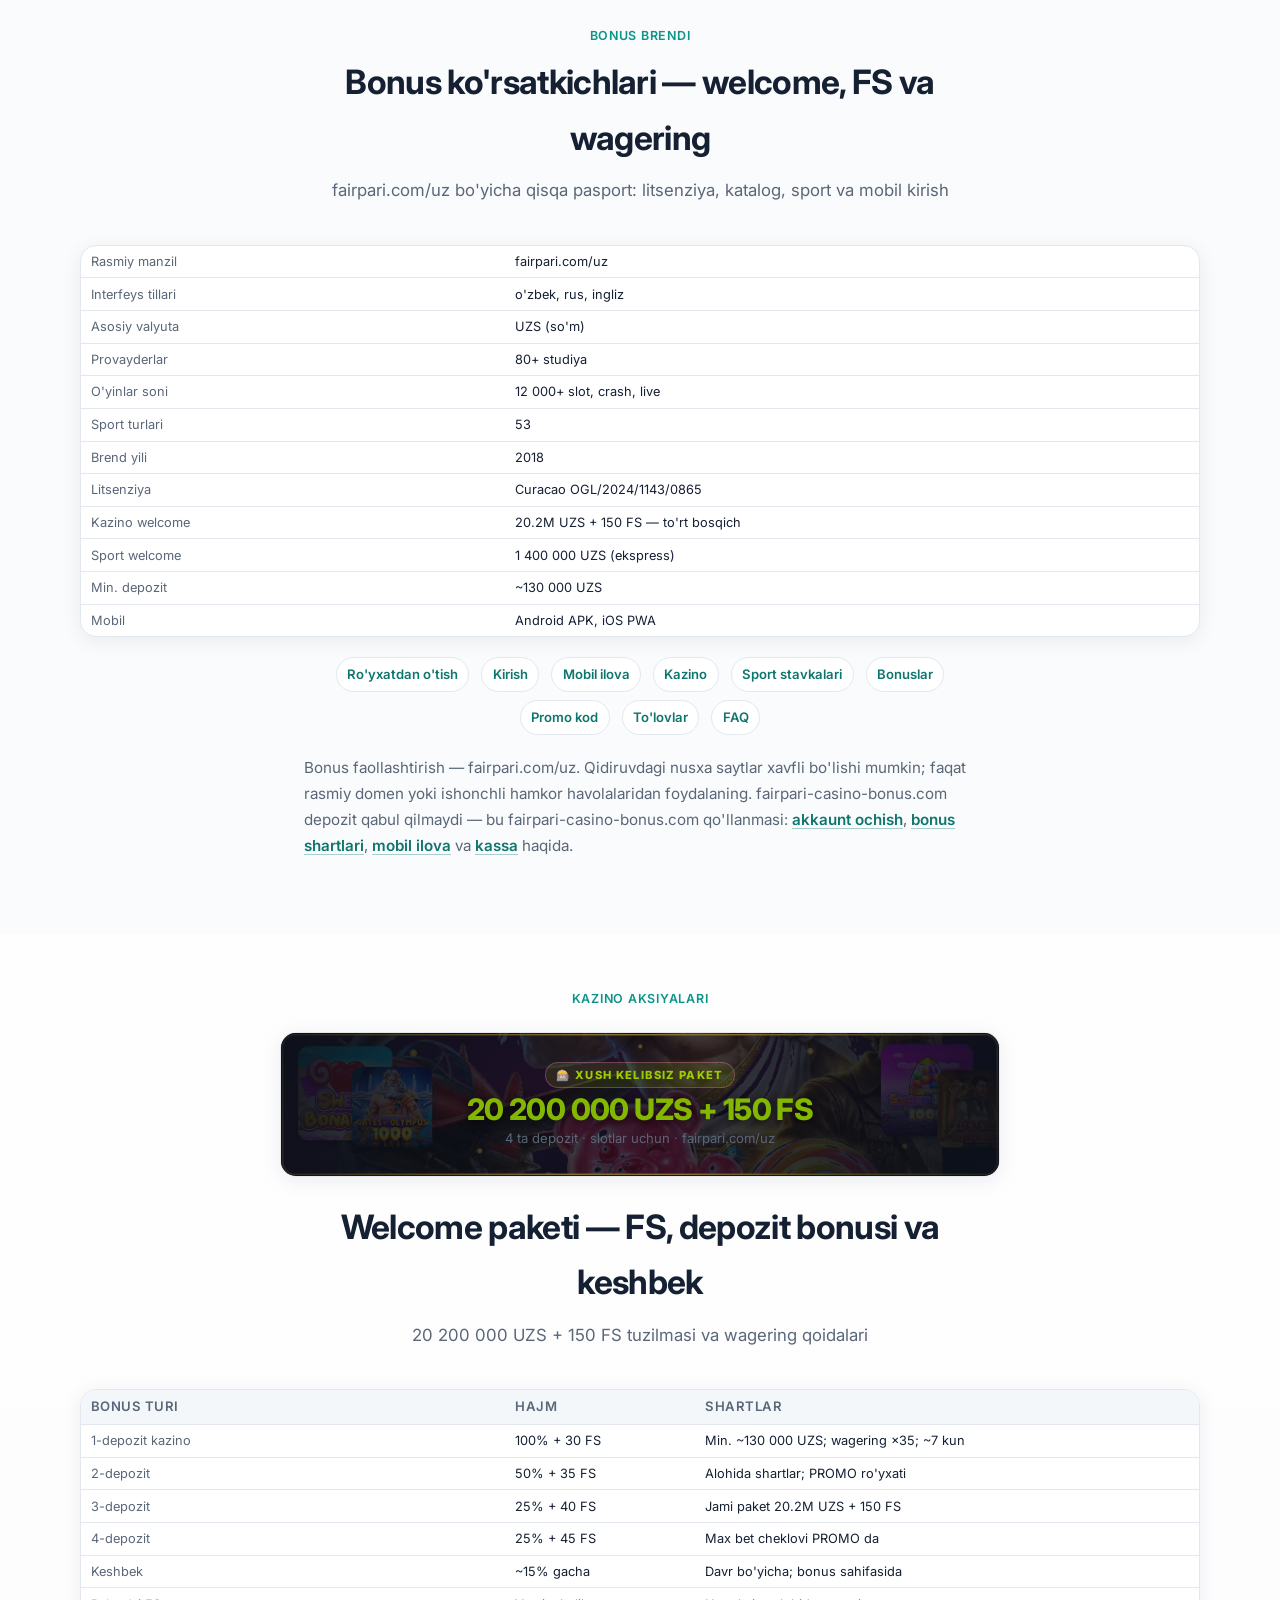
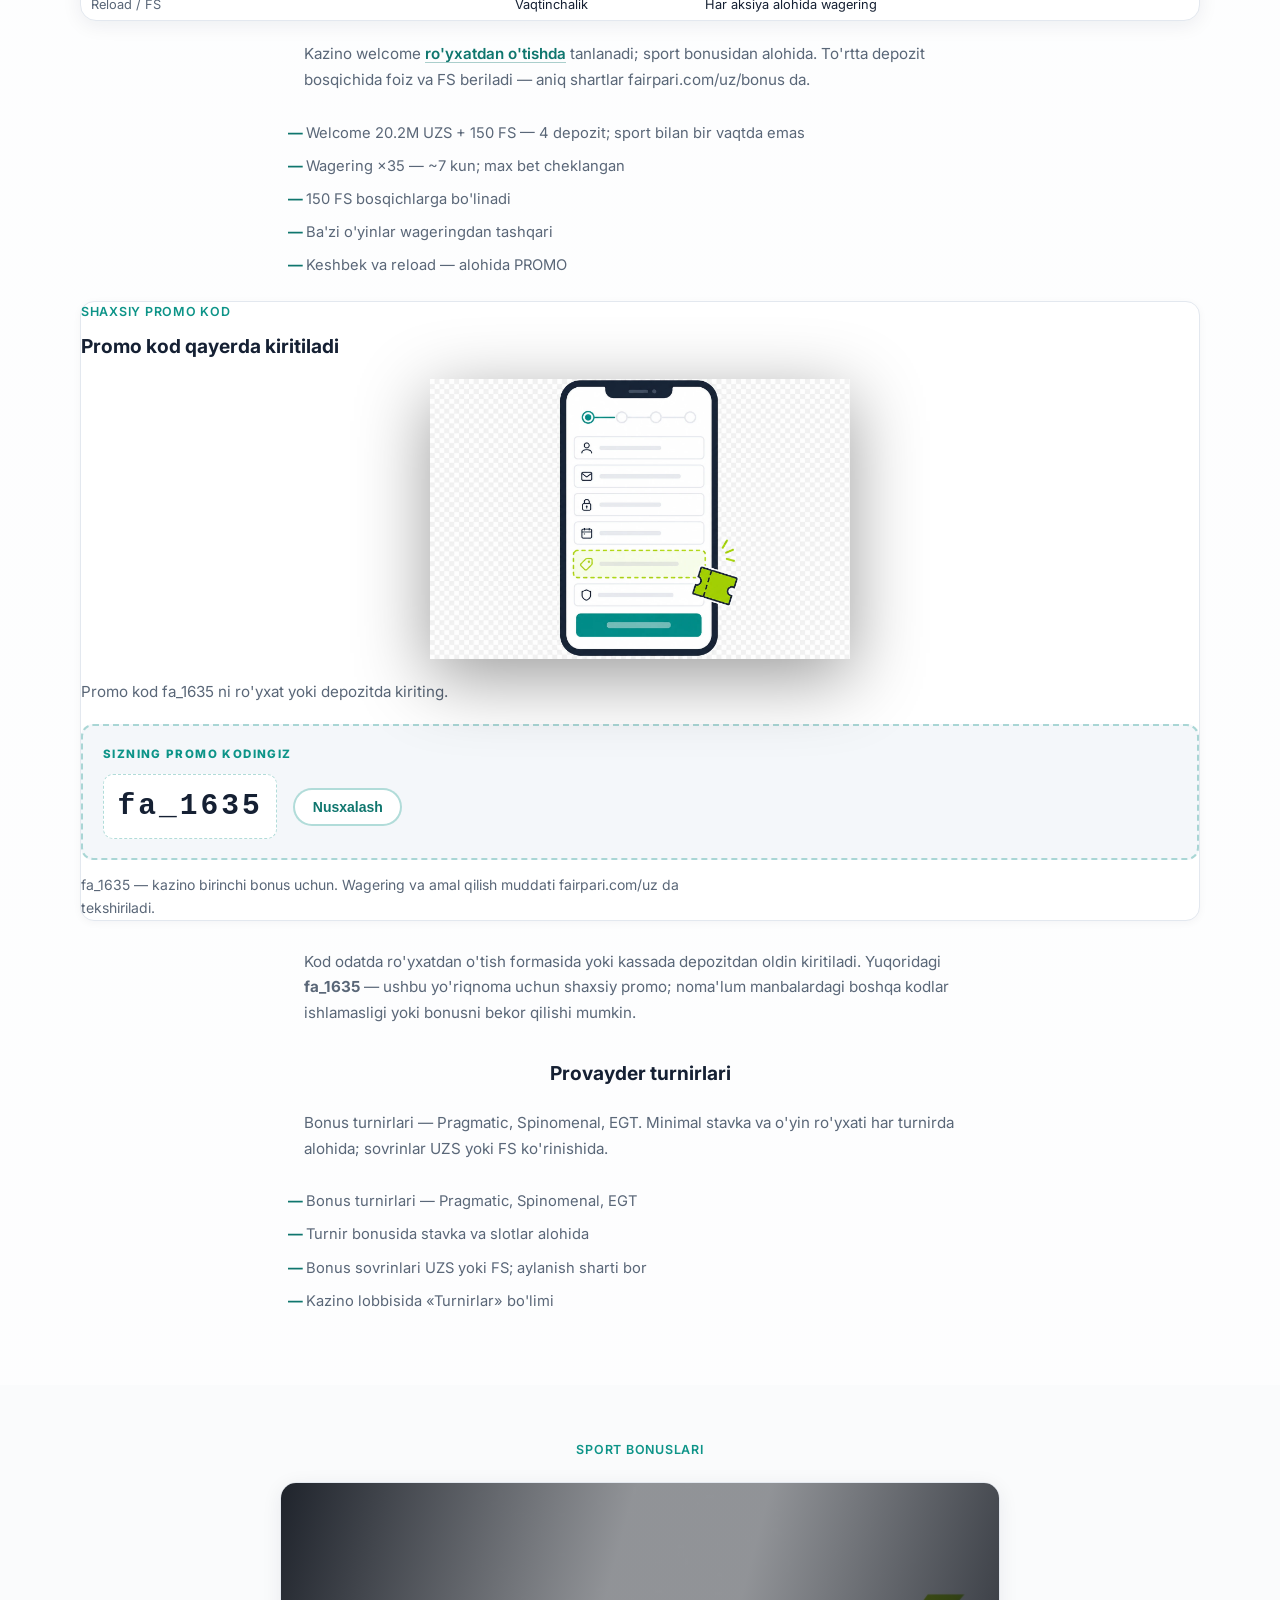
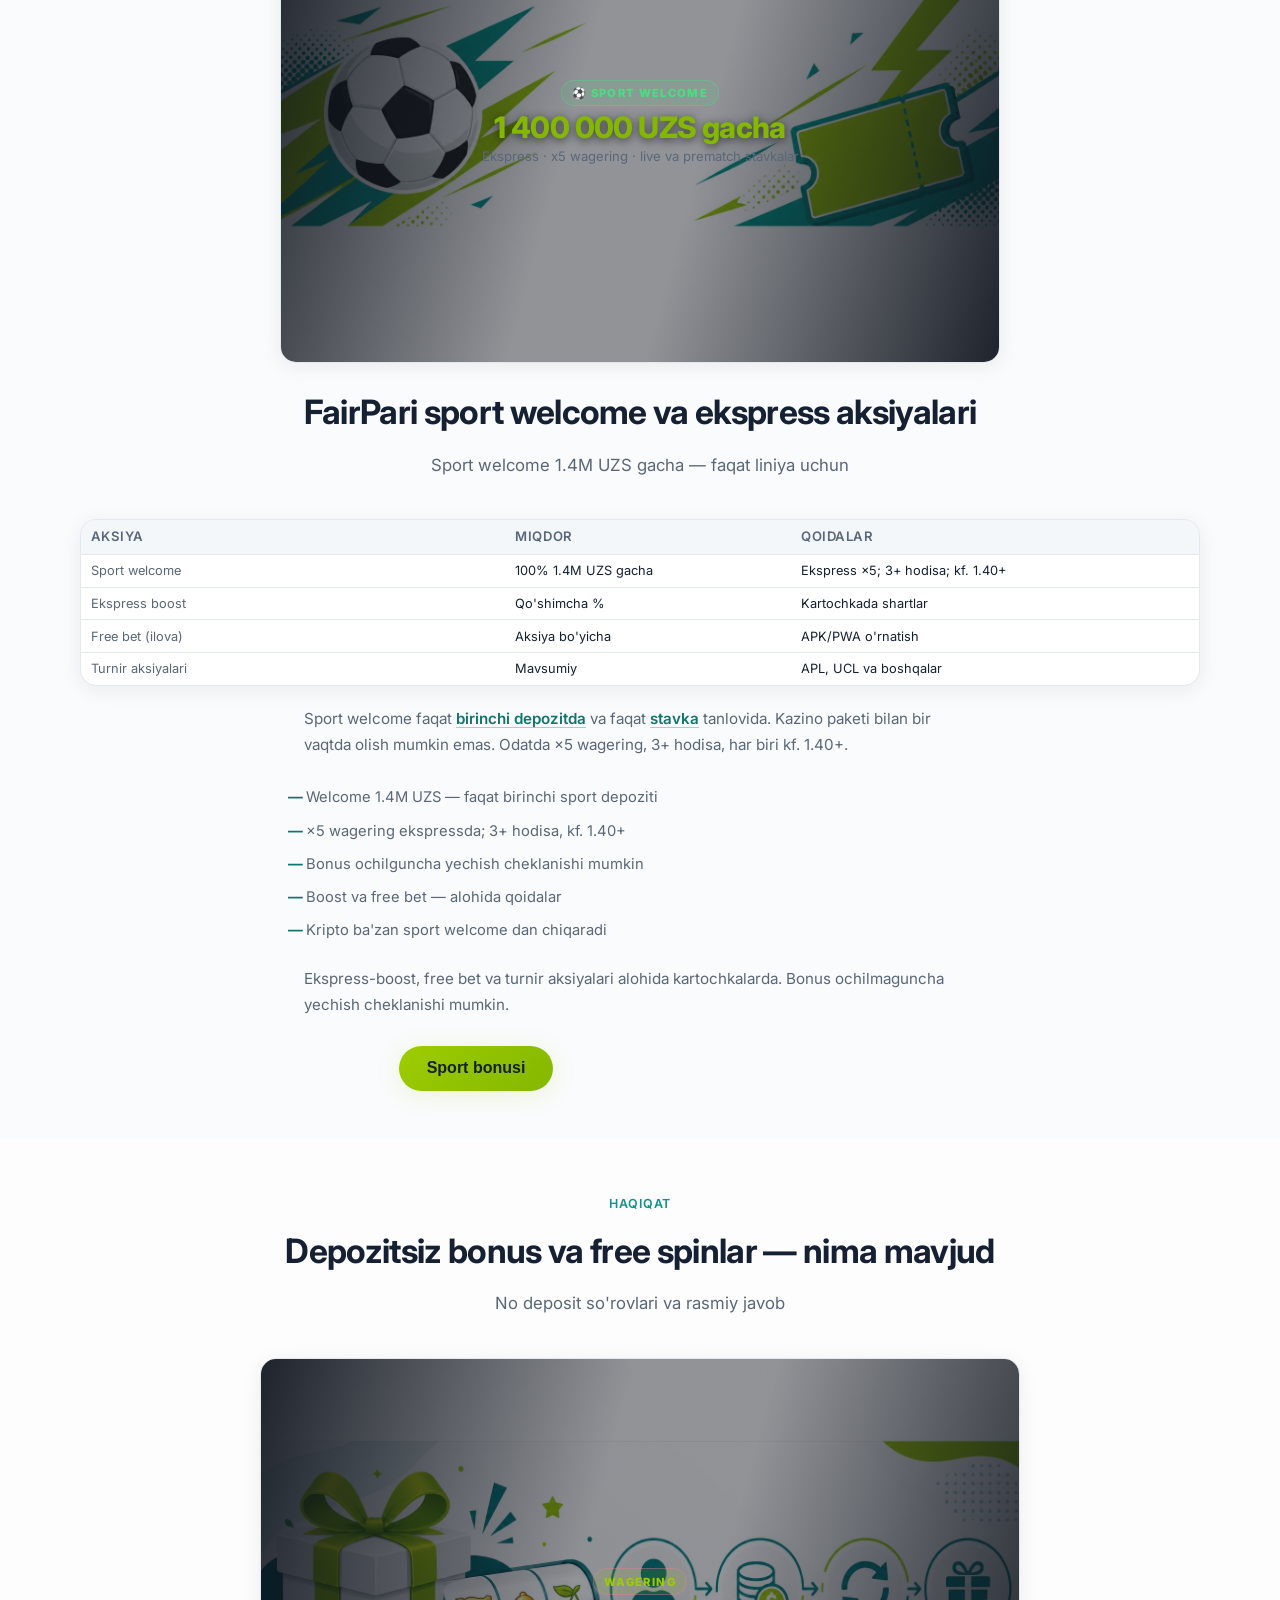
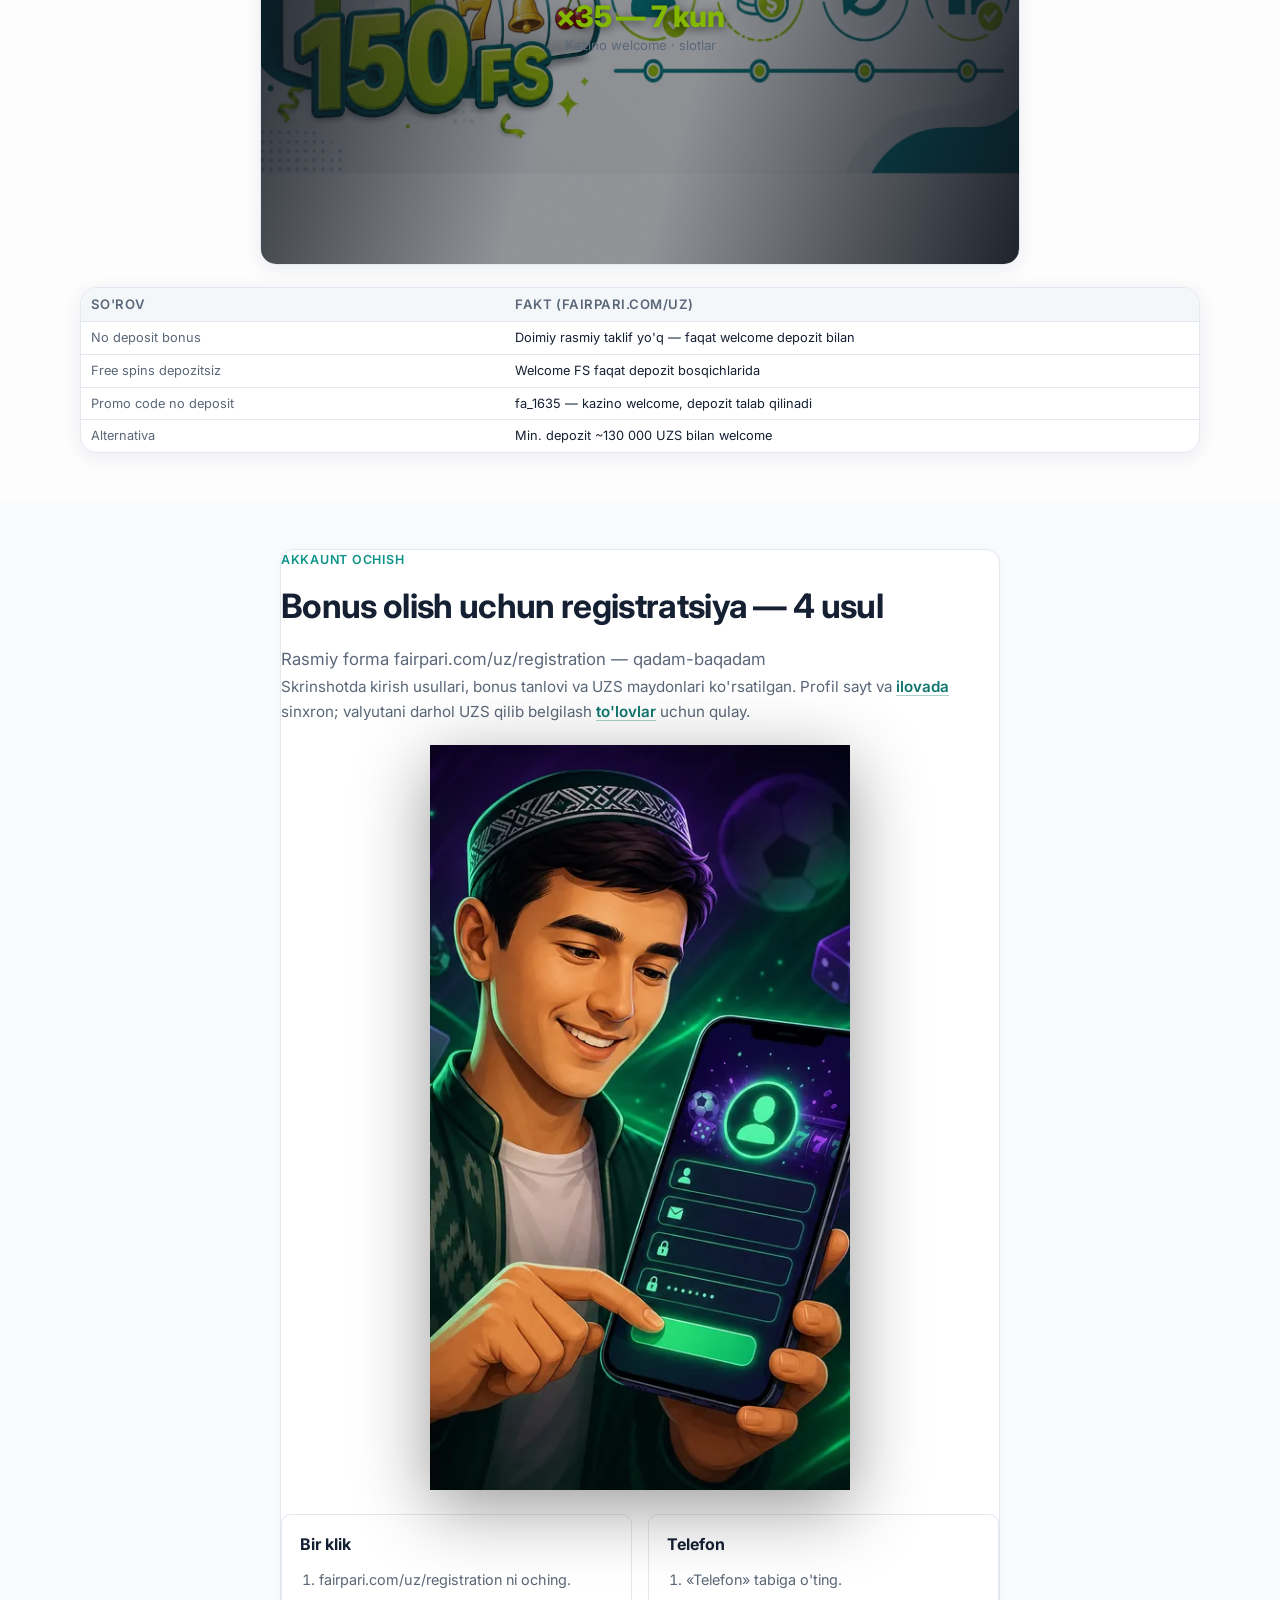
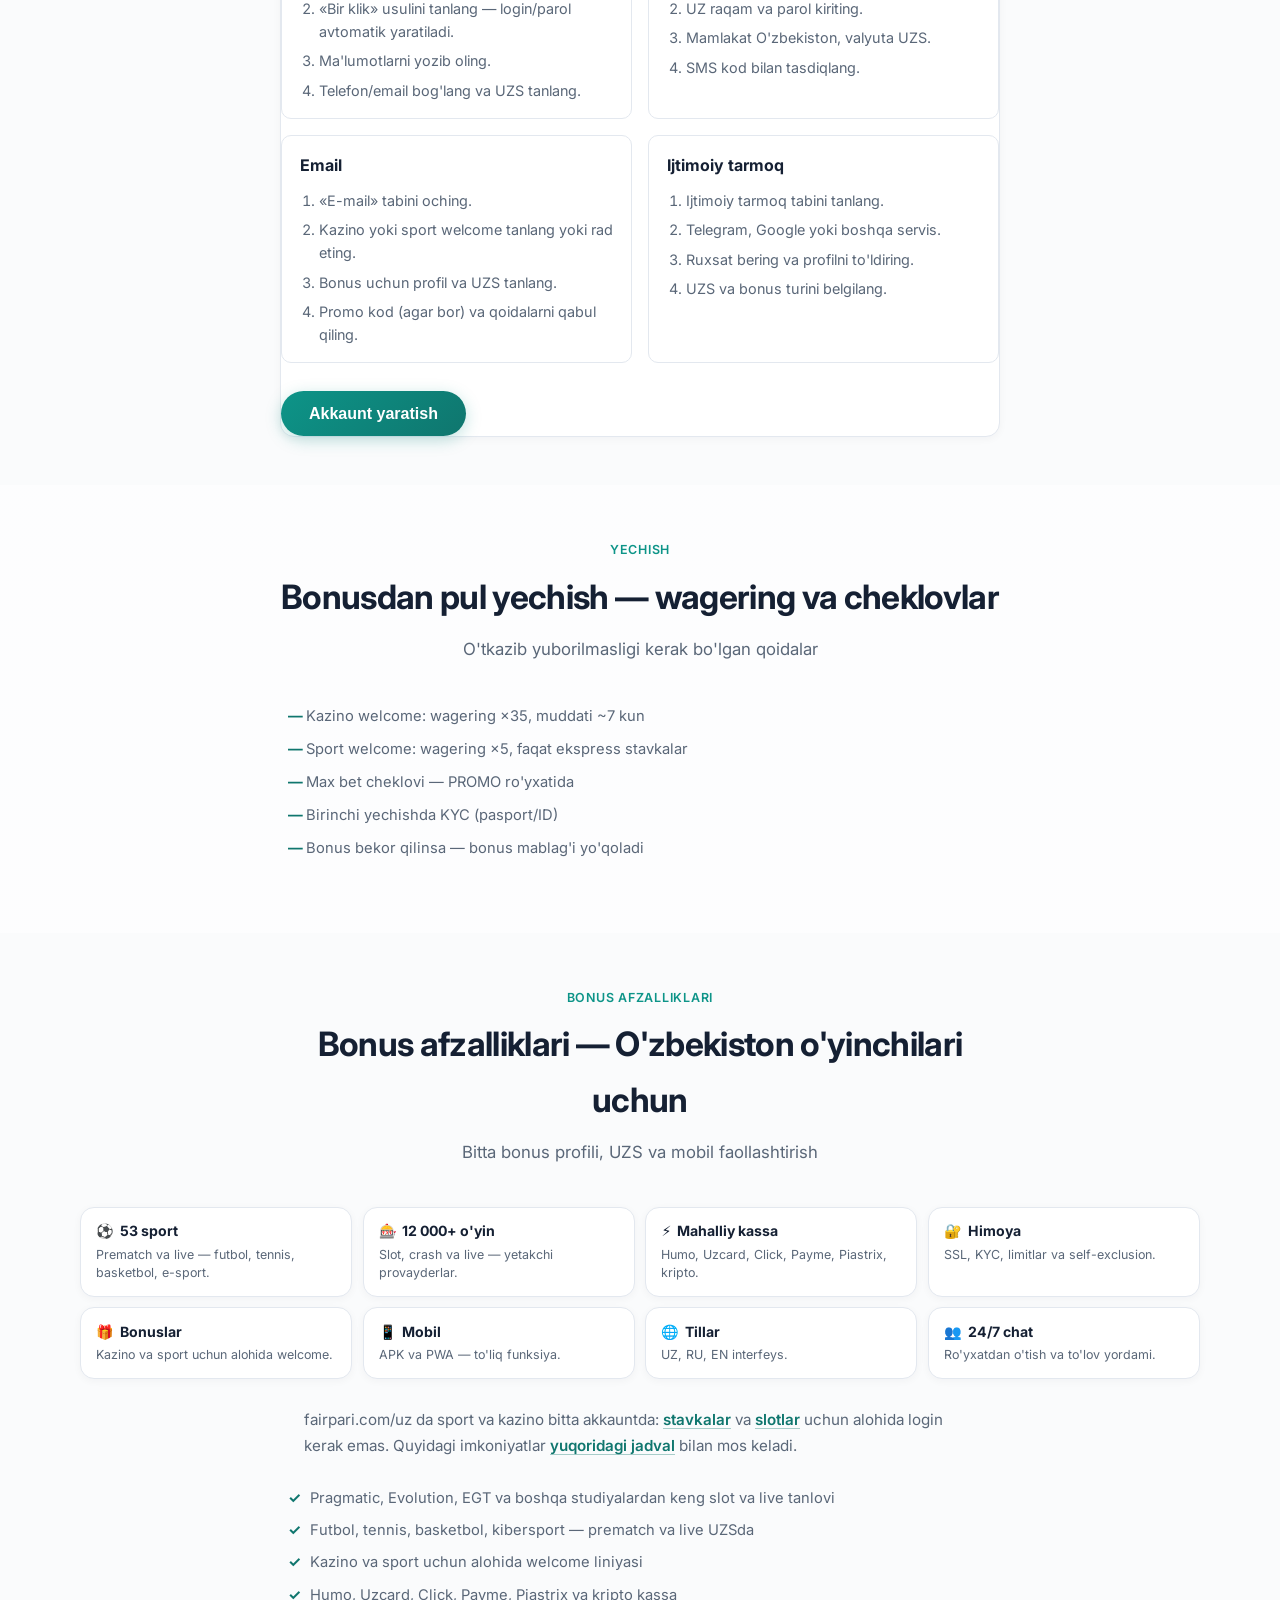
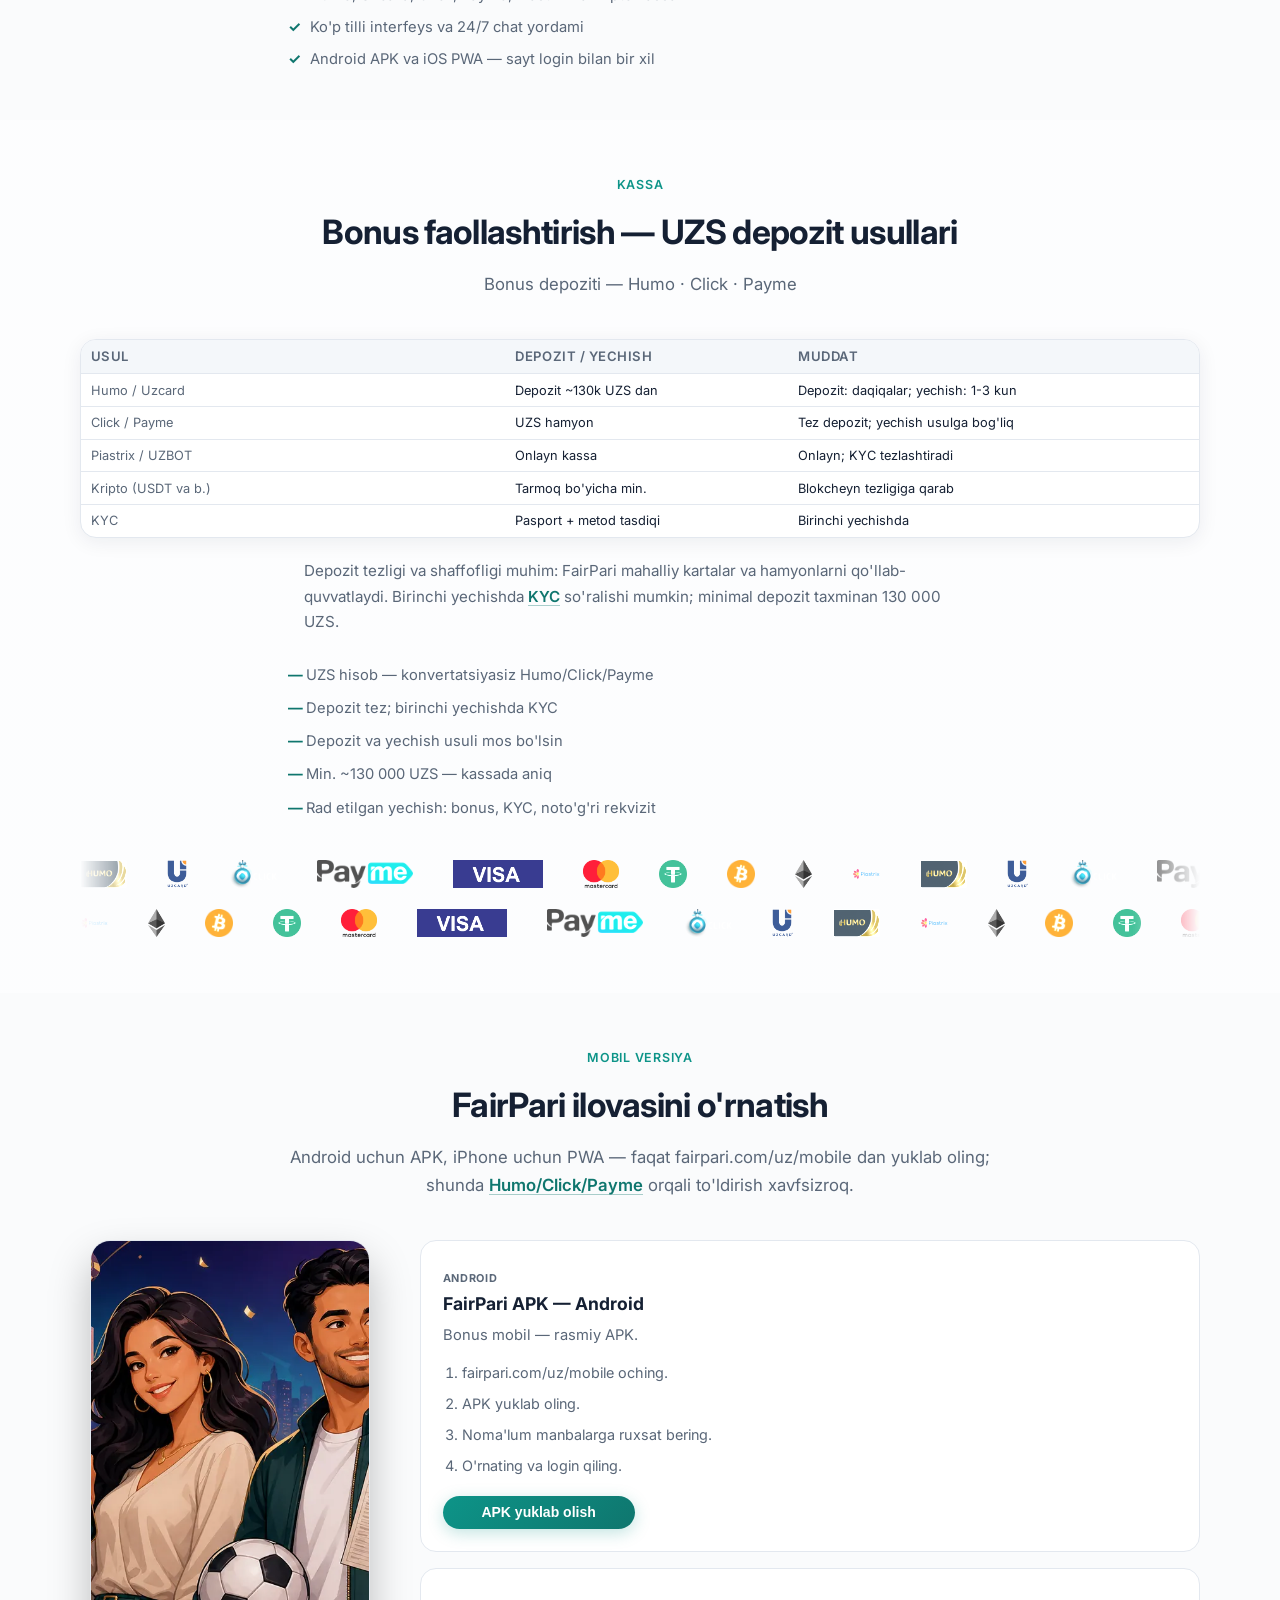
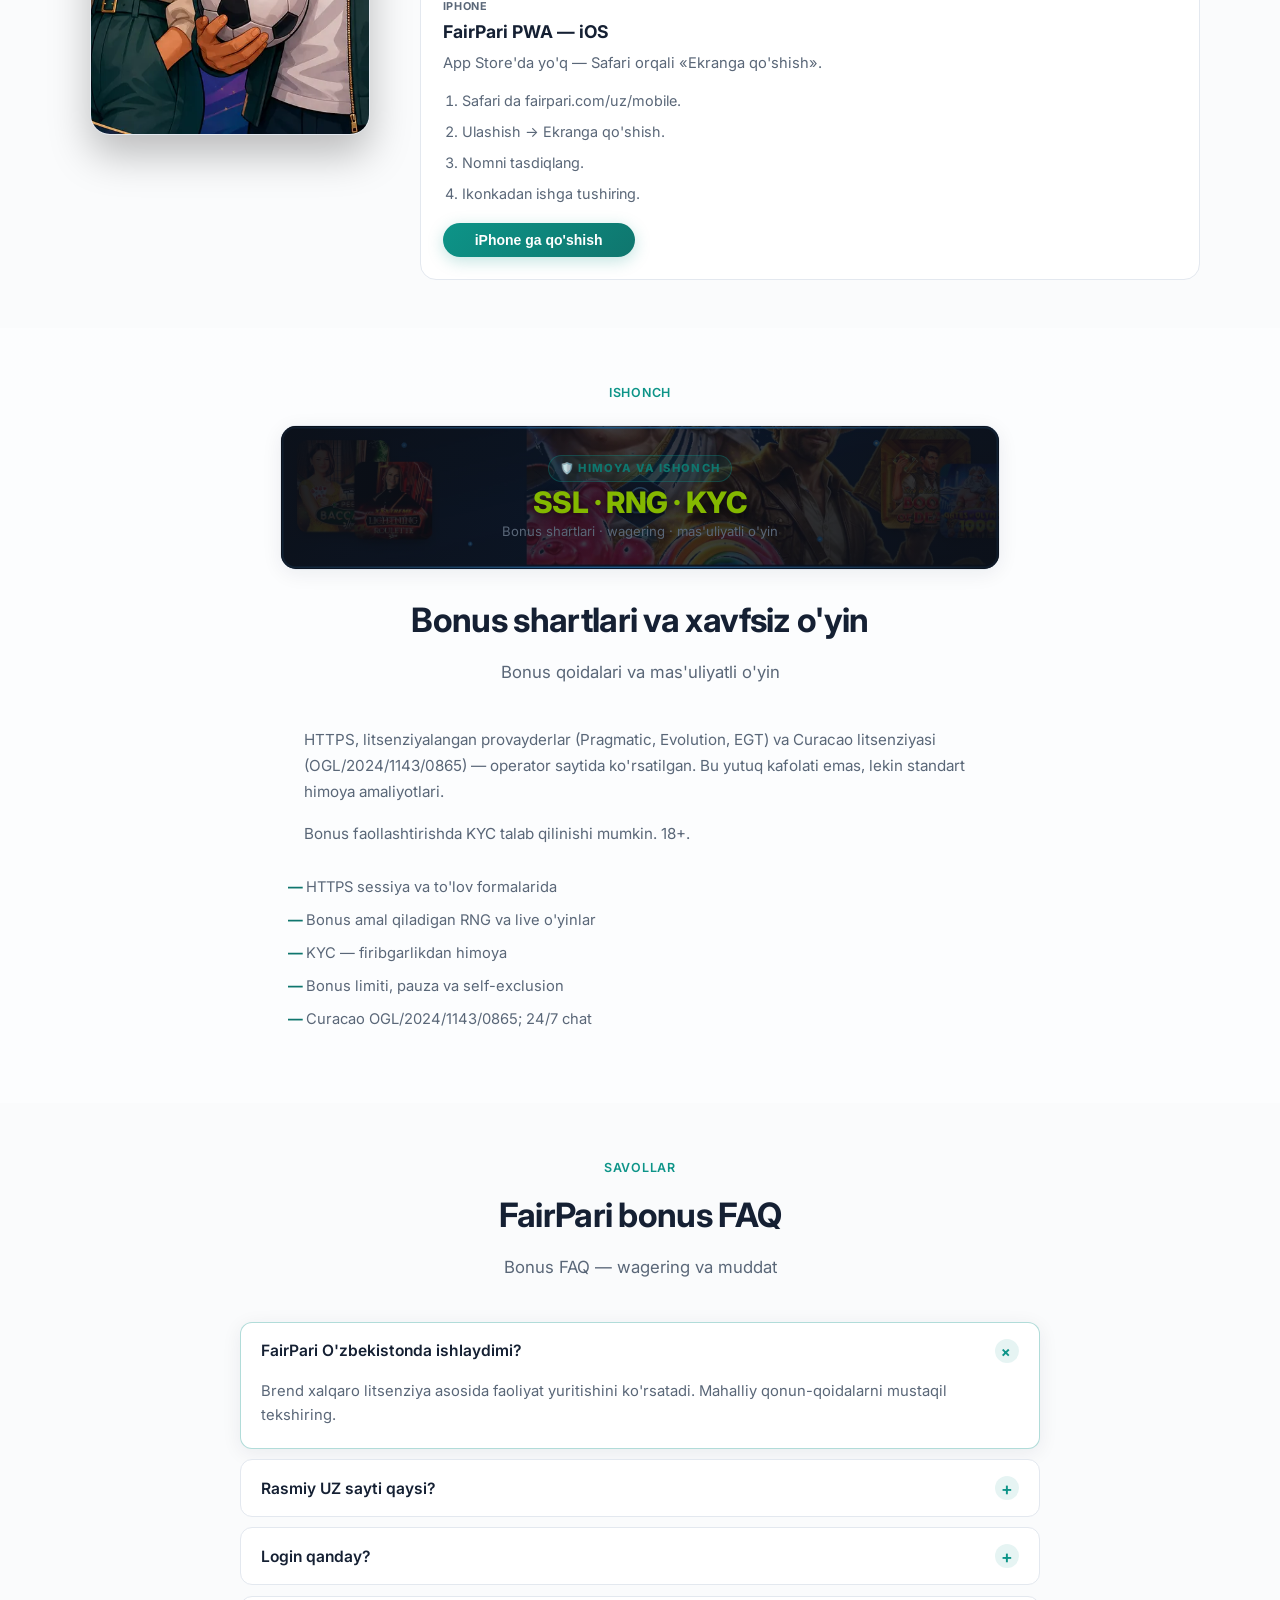
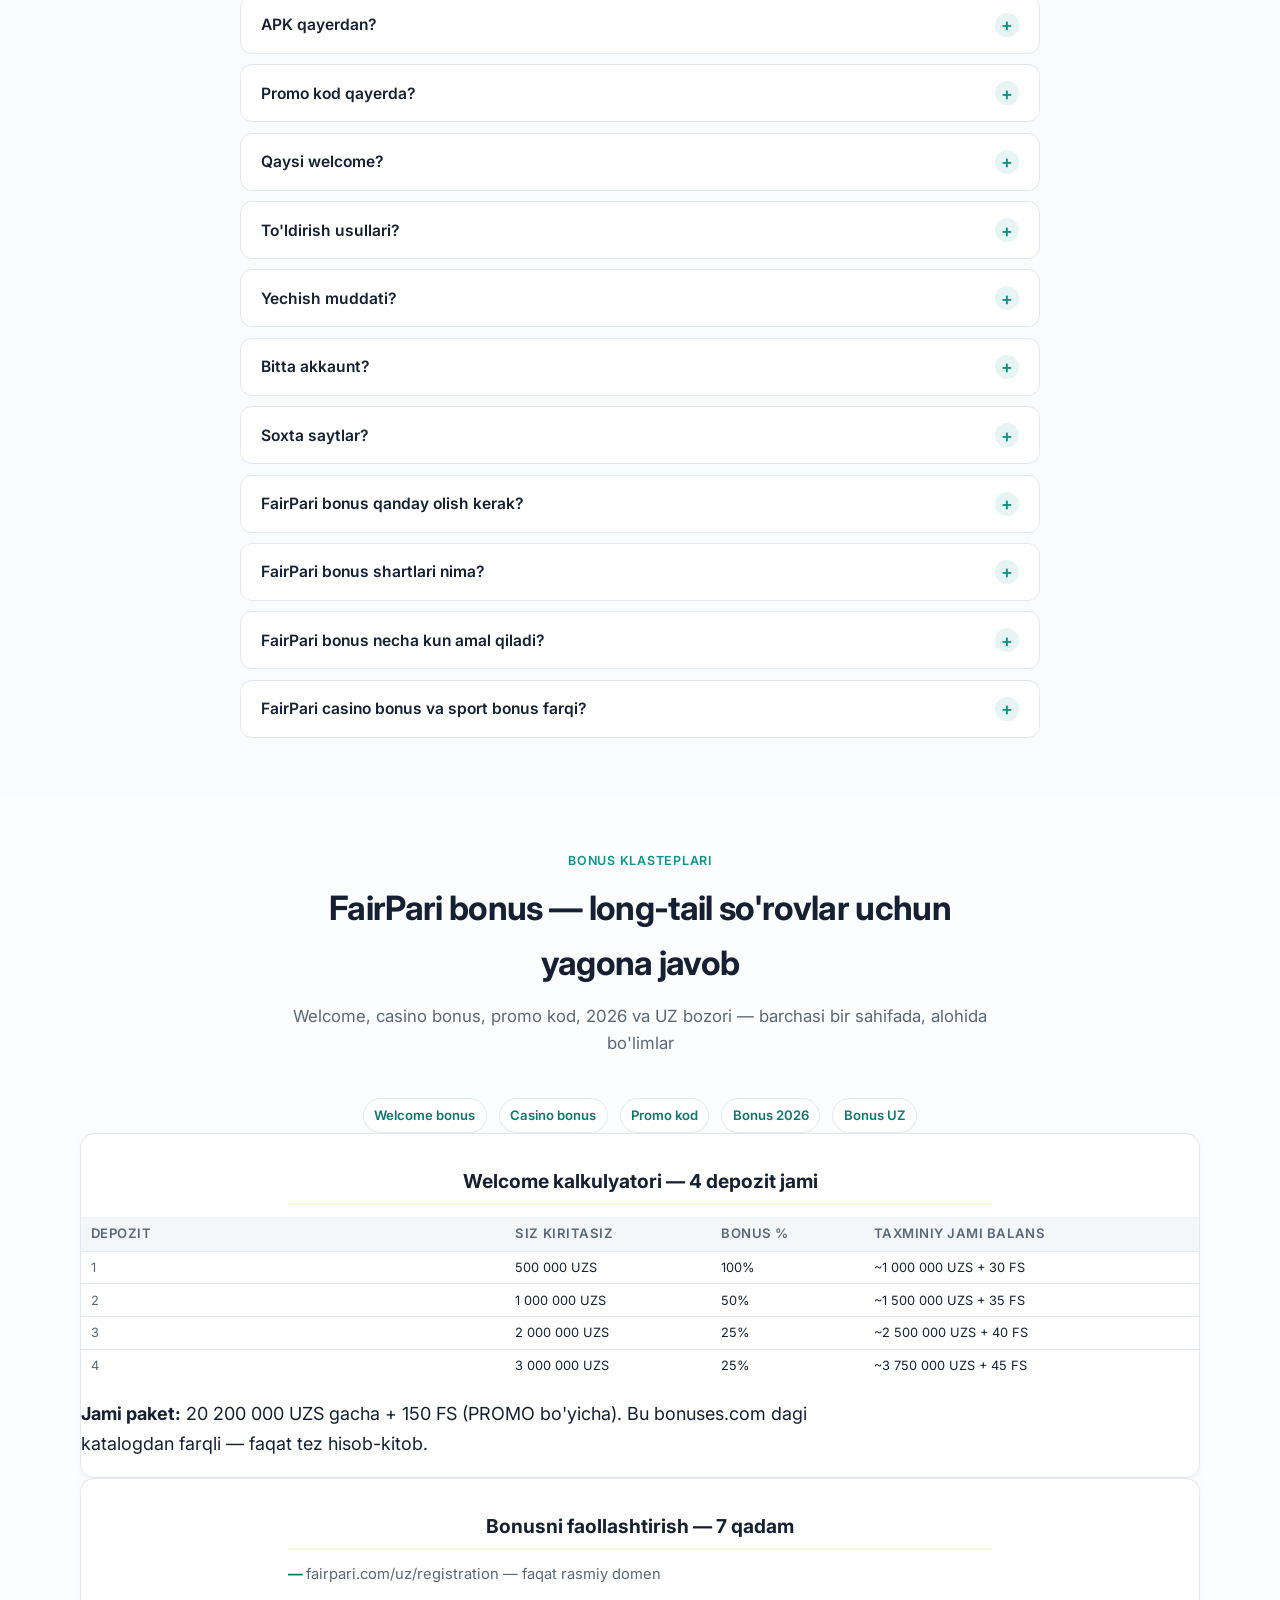
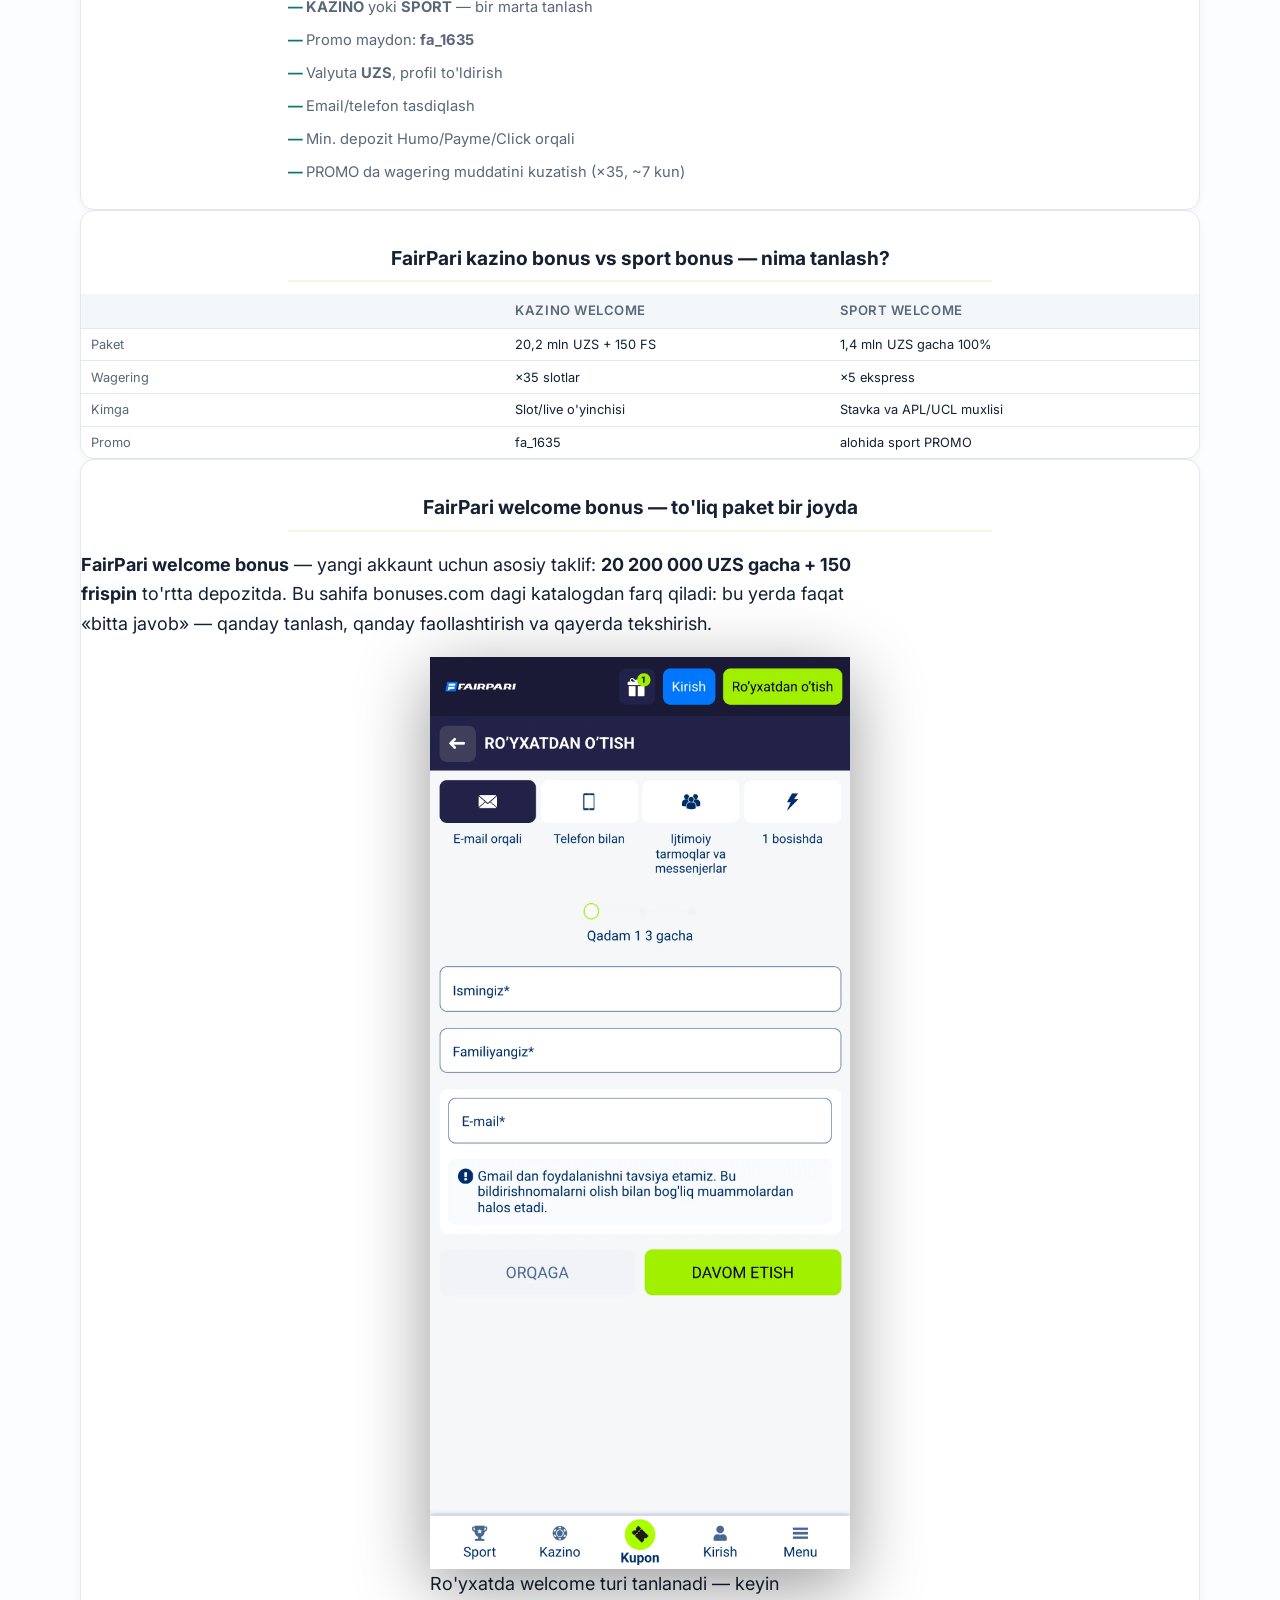
==== commit 14e9977c: "Apply TZ v2: i18n copy buttons, unique bonus blocks, and cross-link anchors. Co-authored-by: Cursor " ====
--- a/index.html
+++ b/index.html
@@ -343,8 +343,11 @@
         ,
         {"@type": "Question", "name": "FairPari bonus necha kun amal qiladi?", "acceptedAnswer": {"@type": "Answer", "text": "Kazino welcome odatda ~7 kun ichida wagering bajarilishi kerak."}}
         ,
-        {"@type": "Question", "name": "FairPari casino bonus va sport bonus farqi?", "acceptedAnswer": {"@type": "Answer", "text": "Casino — 20.2M+150 FS, ×35. Sport — 1.4M gacha, ×5. Bir vaqtda bittasi."}}
-      ]
+        {"@type": "Question", "name": "FairPari casino bonus va sport bonus farqi?", "acceptedAnswer": {"@type": "Answer", "text": "Casino — 20.2M+150 FS, ×35. Sport — 1.4M gacha, ×5. Bir vaqtda bittasi."}},
+    {"@type":"Question","name":"fairpari bonus qanday olish?","acceptedAnswer":{"@type":"Answer","text":"Ro'yxatdan o'ting, KAZINO yoki SPORT tanlang, fa_1635 kiriting, min. depozit qiling."}},
+    {"@type":"Question","name":"fairpari bonus shartlari qanday?","acceptedAnswer":{"@type":"Answer","text":"Wagering ×35 kazino, muddat ~7 kun, max bet cheklovi — PROMO da."}},
+    {"@type":"Question","name":"fairpari bonus necha kun amal qiladi?","acceptedAnswer":{"@type":"Answer","text":"Odatda 7 kun wagering; aniq muddat operator PROMO kartochkasida."}},
+    {"@type":"Question","name":"fairpari promo kod fa_1635 qayerda?","acceptedAnswer":{"@type":"Answer","text":"Ro'yxatdan o'tish yoki kassada promo maydoni."}}]
     }
   ]
 }
@@ -1018,6 +1021,47 @@
       <a href="#bonus-uz">Bonus UZ</a>
     </nav>
 
+    
+<article class="seo-block seo-block--cluster" id="welcome-calculator" data-tz-unique="v1">
+  <h3 class="section__subheading">Welcome kalkulyatori — 4 depozit jami</h3>
+  <table class="data-table data-table--compact">
+    <thead><tr><th>Depozit</th><th>Siz kiritasiz</th><th>Bonus %</th><th>Taxminiy jami balans</th></tr></thead>
+    <tbody>
+      <tr><td>1</td><td>500 000 UZS</td><td>100%</td><td>~1 000 000 UZS + 30 FS</td></tr>
+      <tr><td>2</td><td>1 000 000 UZS</td><td>50%</td><td>~1 500 000 UZS + 35 FS</td></tr>
+      <tr><td>3</td><td>2 000 000 UZS</td><td>25%</td><td>~2 500 000 UZS + 40 FS</td></tr>
+      <tr><td>4</td><td>3 000 000 UZS</td><td>25%</td><td>~3 750 000 UZS + 45 FS</td></tr>
+    </tbody>
+  </table>
+  <p><strong>Jami paket:</strong> 20 200 000 UZS gacha + 150 FS (PROMO bo'yicha). Bu bonuses.com dagi katalogdan farqli — faqat tez hisob-kitob.</p>
+</article>
+
+<article class="seo-block seo-block--cluster" id="activation-checklist" data-tz-unique="v1">
+  <h3 class="section__subheading">Bonusni faollashtirish — 7 qadam</h3>
+  <ol class="section-list">
+    <li>fairpari.com/uz/registration — faqat rasmiy domen</li>
+    <li><strong>KAZINO</strong> yoki <strong>SPORT</strong> — bir marta tanlash</li>
+    <li>Promo maydon: <strong>fa_1635</strong></li>
+    <li>Valyuta <strong>UZS</strong>, profil to'ldirish</li>
+    <li>Email/telefon tasdiqlash</li>
+    <li>Min. depozit Humo/Payme/Click orqali</li>
+    <li>PROMO da wagering muddatini kuzatish (×35, ~7 kun)</li>
+  </ol>
+</article>
+
+<article class="seo-block seo-block--cluster" id="casino-vs-sport" data-tz-unique="v1">
+  <h3 class="section__subheading">FairPari kazino bonus vs sport bonus — nima tanlash?</h3>
+  <table class="data-table data-table--compact">
+    <thead><tr><th></th><th>Kazino welcome</th><th>Sport welcome</th></tr></thead>
+    <tbody>
+      <tr><td>Paket</td><td>20,2 mln UZS + 150 FS</td><td>1,4 mln UZS gacha 100%</td></tr>
+      <tr><td>Wagering</td><td>×35 slotlar</td><td>×5 ekspress</td></tr>
+      <tr><td>Kimga</td><td>Slot/live o'yinchisi</td><td>Stavka va APL/UCL muxlisi</td></tr>
+      <tr><td>Promo</td><td>fa_1635</td><td>alohida sport PROMO</td></tr>
+    </tbody>
+  </table>
+</article>
+
     <article class="seo-block seo-block--cluster" id="welcome-bonus">
       <h3 class="section__subheading">FairPari welcome bonus — to'liq paket bir joyda</h3>
       <p><strong>FairPari welcome bonus</strong> — yangi akkaunt uchun asosiy taklif: <strong>20 200 000 UZS gacha + 150 frispin</strong> to'rtta depozitda. Bu sahifa bonuses.com dagi katalogdan farq qiladi: bu yerda faqat «bitta javob» — qanday tanlash, qanday faollashtirish va qayerda tekshirish.</p>
@@ -1034,7 +1078,7 @@
         <li>Min. depozit (~130 000 UZS) kiritib bonusni faollashtiring</li>
         <li>PROMO bo'limida wagering va muddatni kuzating (~7 kun, ×35)</li>
       </ol>
-      <p>Batafsil katalog va qo'shimcha aksiyalar: <a class="text-link" href="https://fairpari-casino-bonuses.com/kazino-bonuslari/" rel="noopener">fairpari-casino-bonuses.com</a> (mustaqil bonus hub).</p>
+      <p>Batafsil katalog va qo'shimcha aksiyalar: <a class="text-link" href="https://fairpari-casino-bonuses.com/kazino-bonuslari/" rel="noopener">barcha bonus bo'limlari</a>.</p>
     </article>
 
     <article class="seo-block seo-block--cluster" id="casino-bonus">
